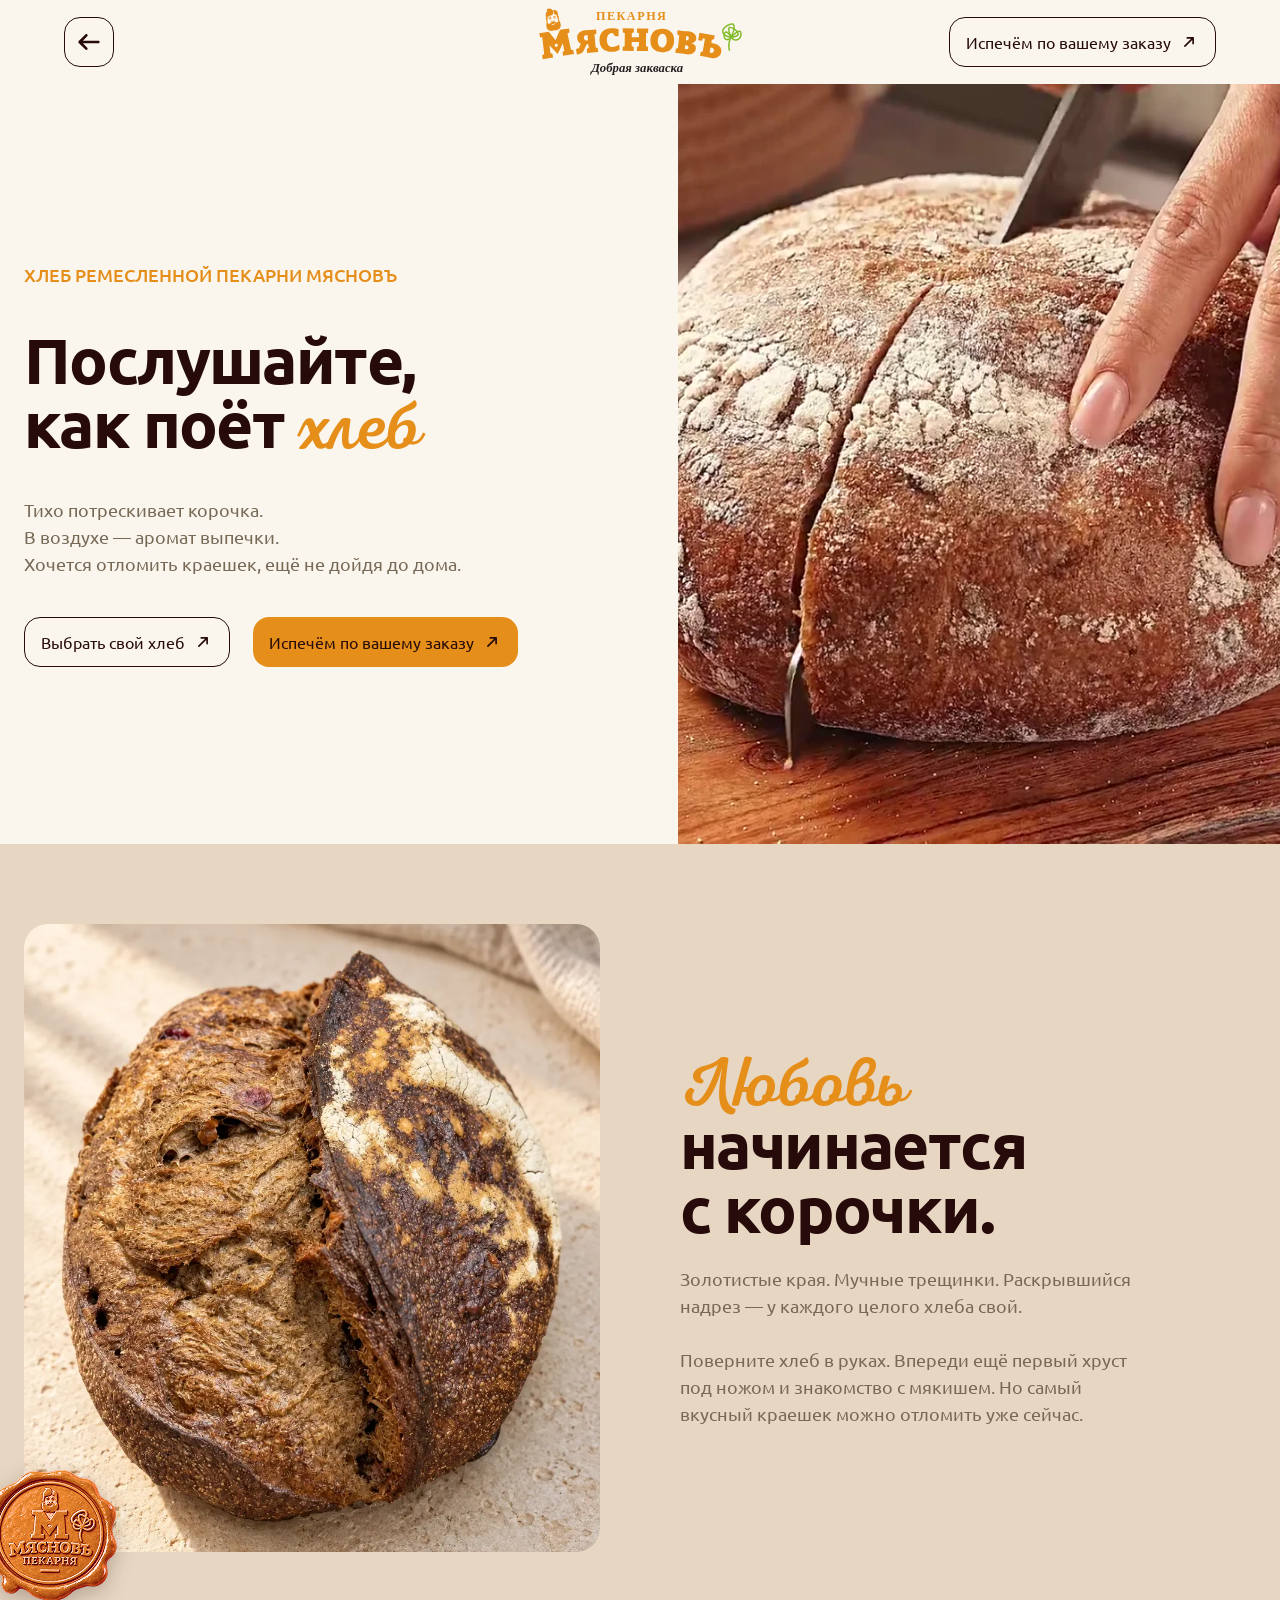
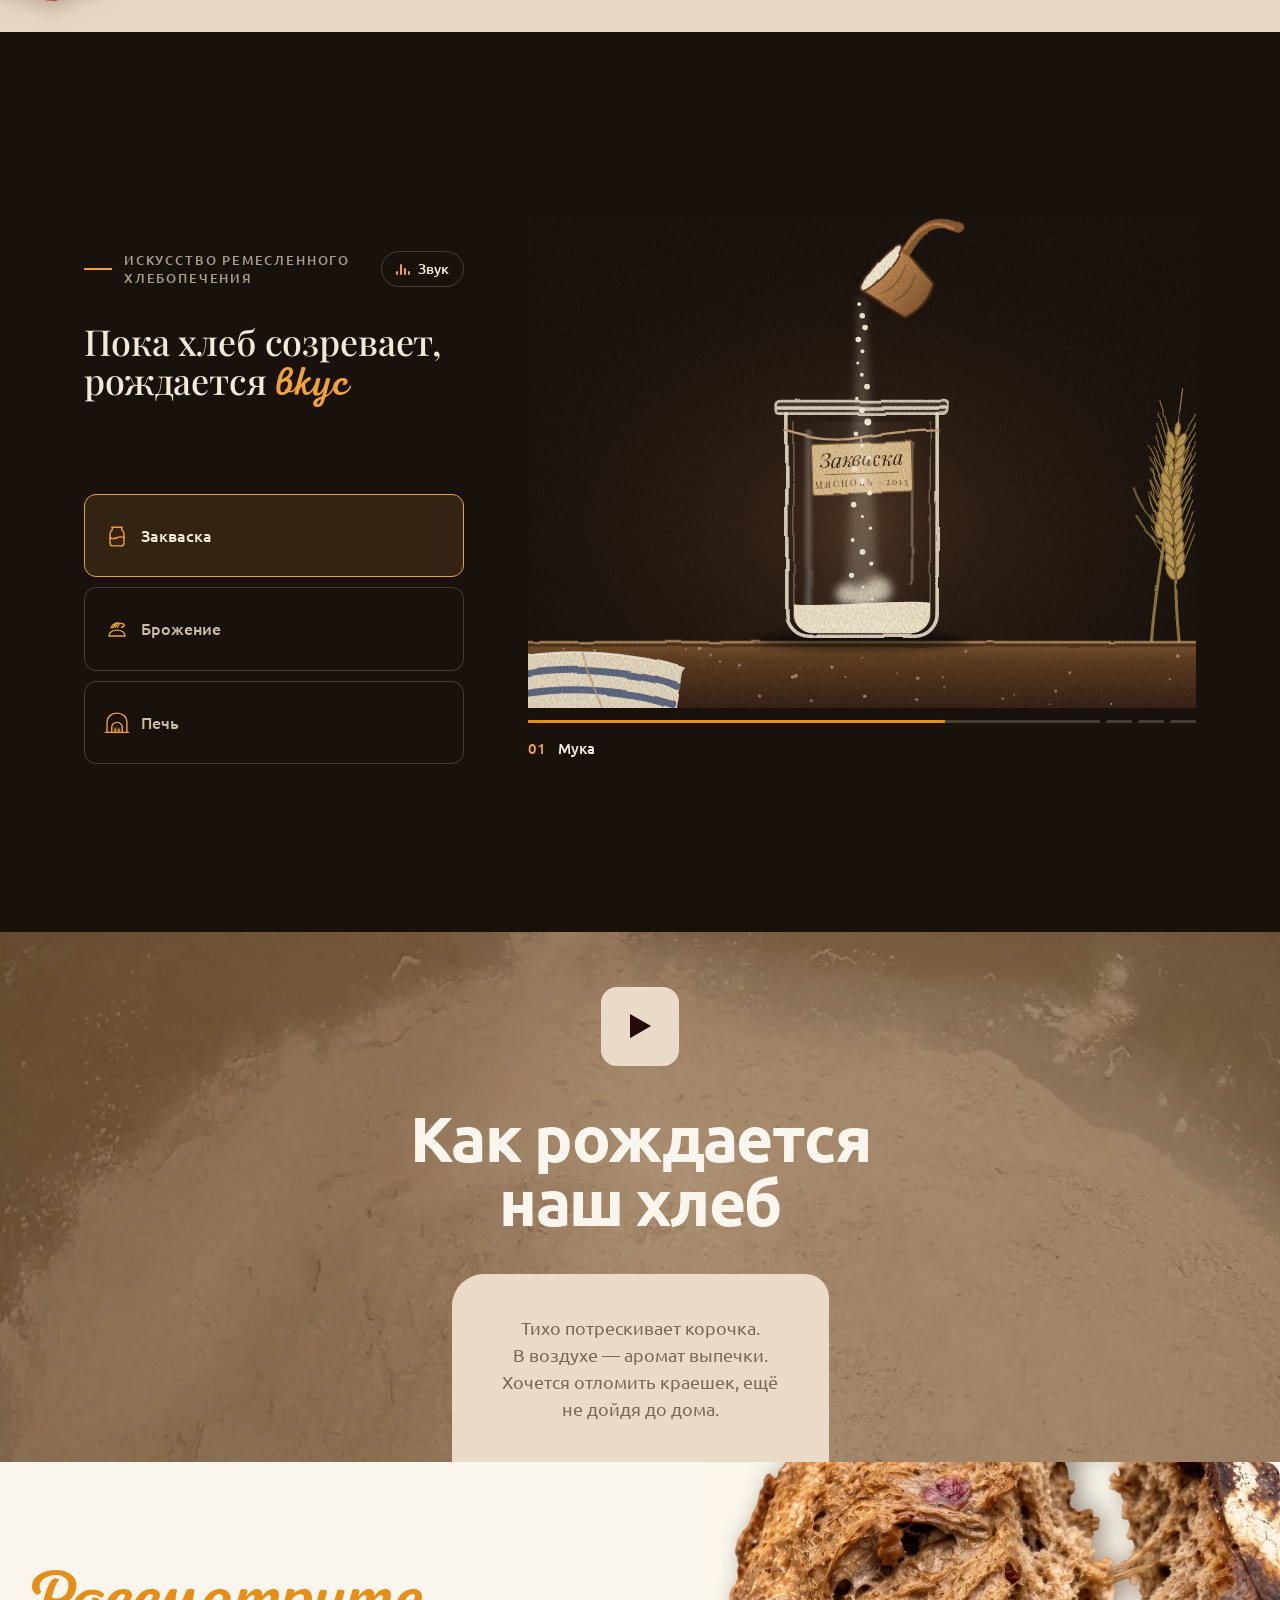
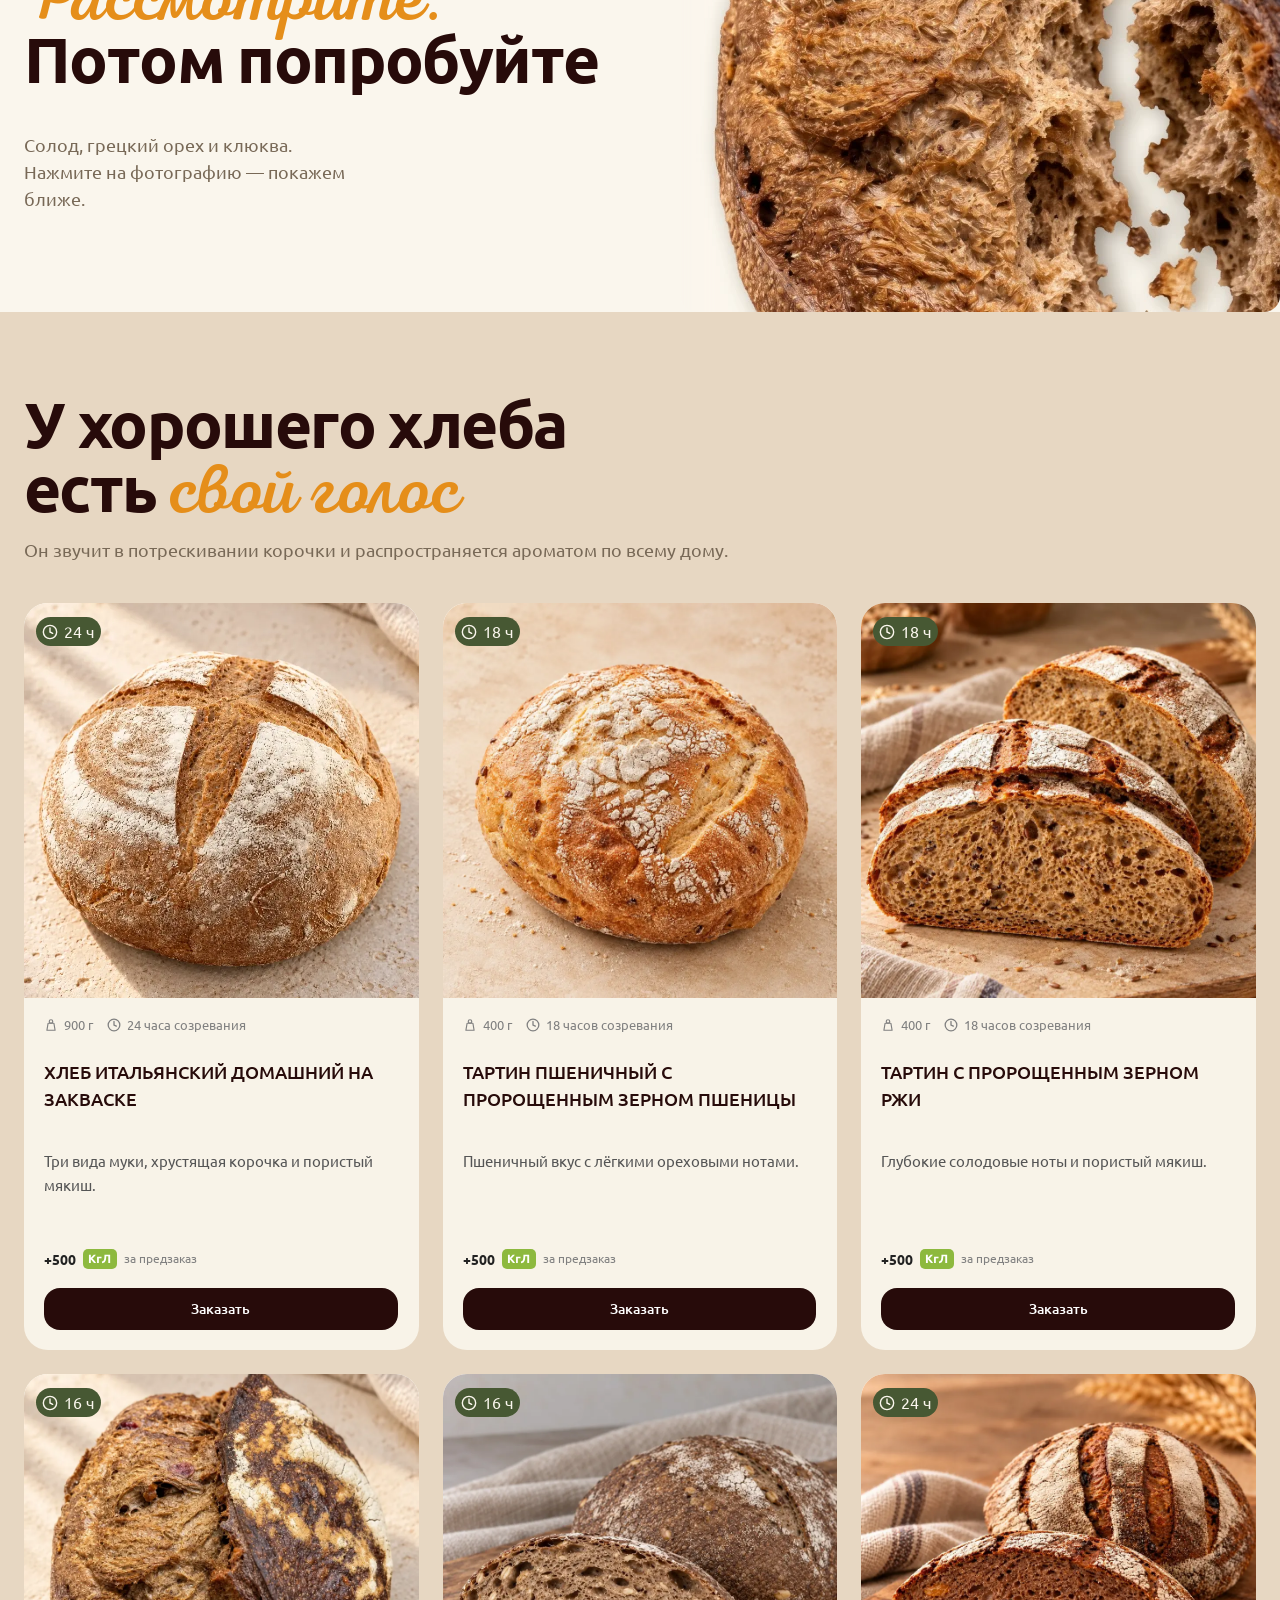
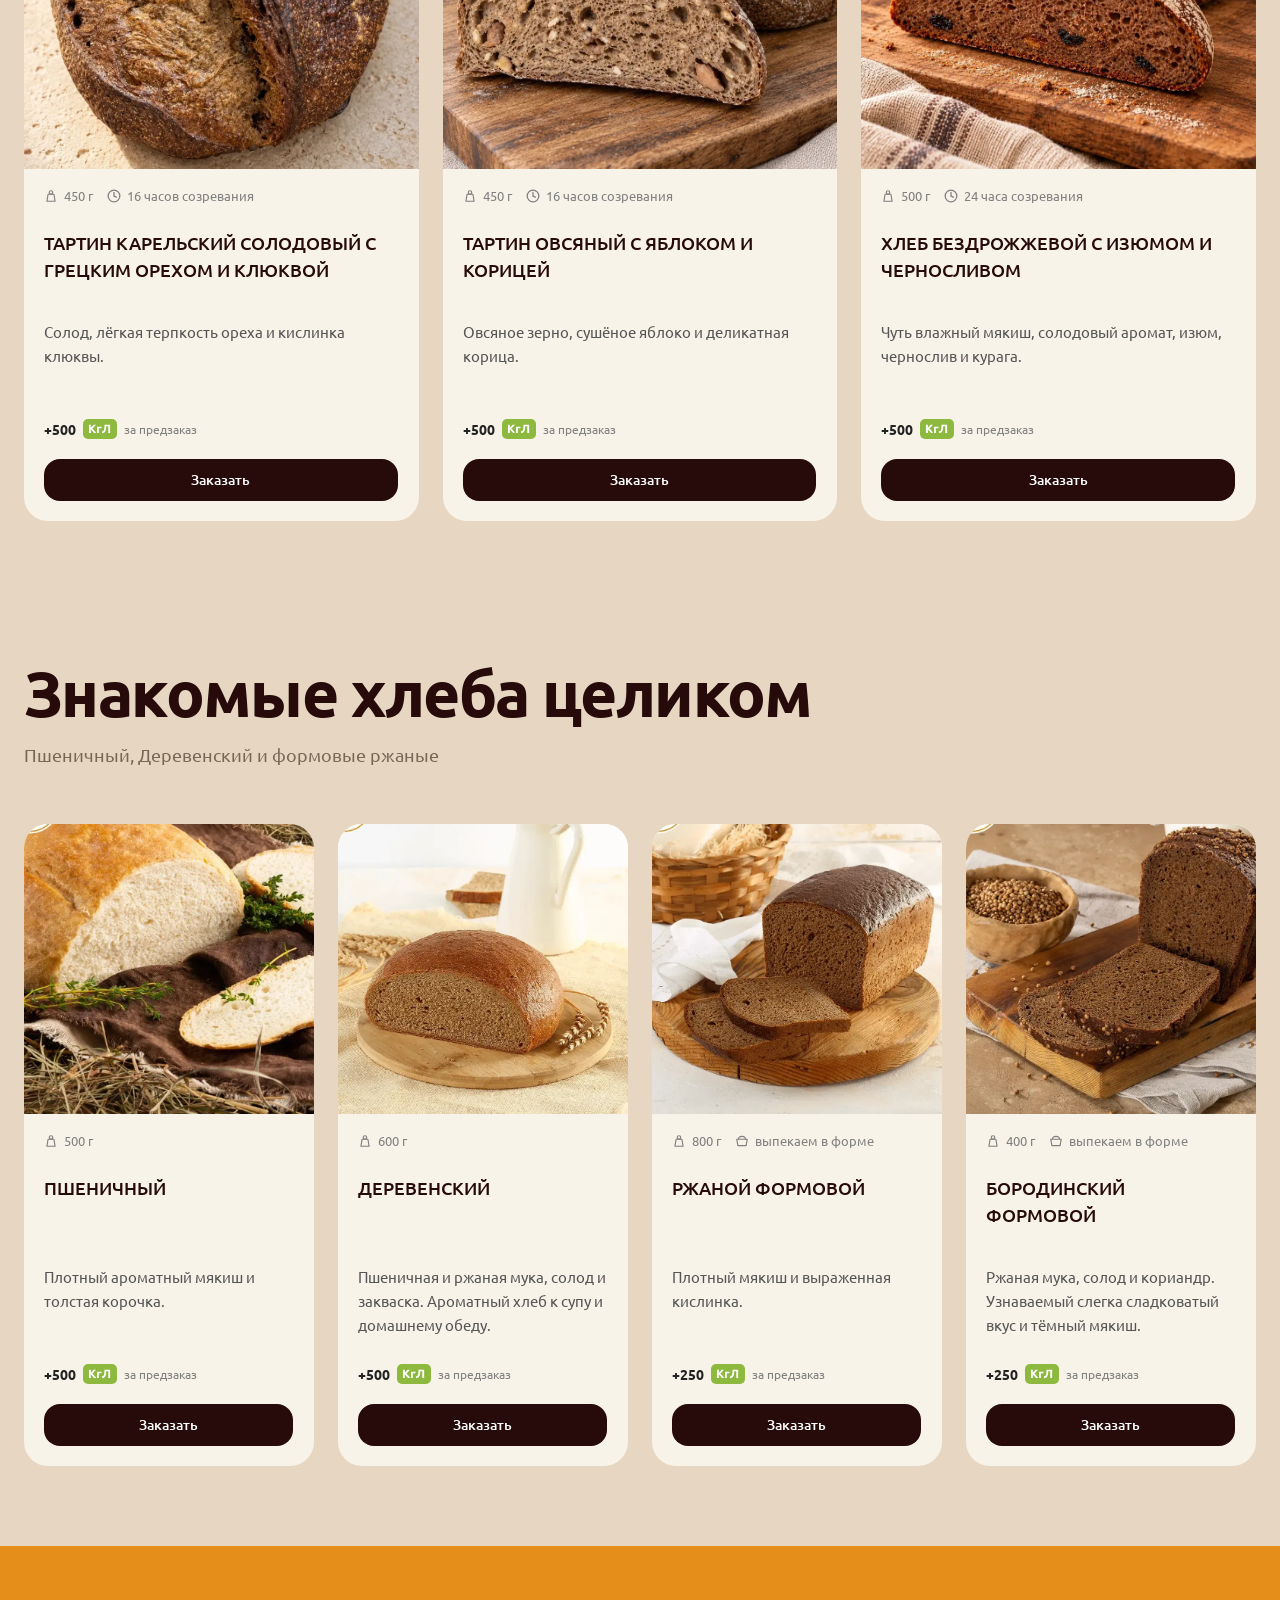
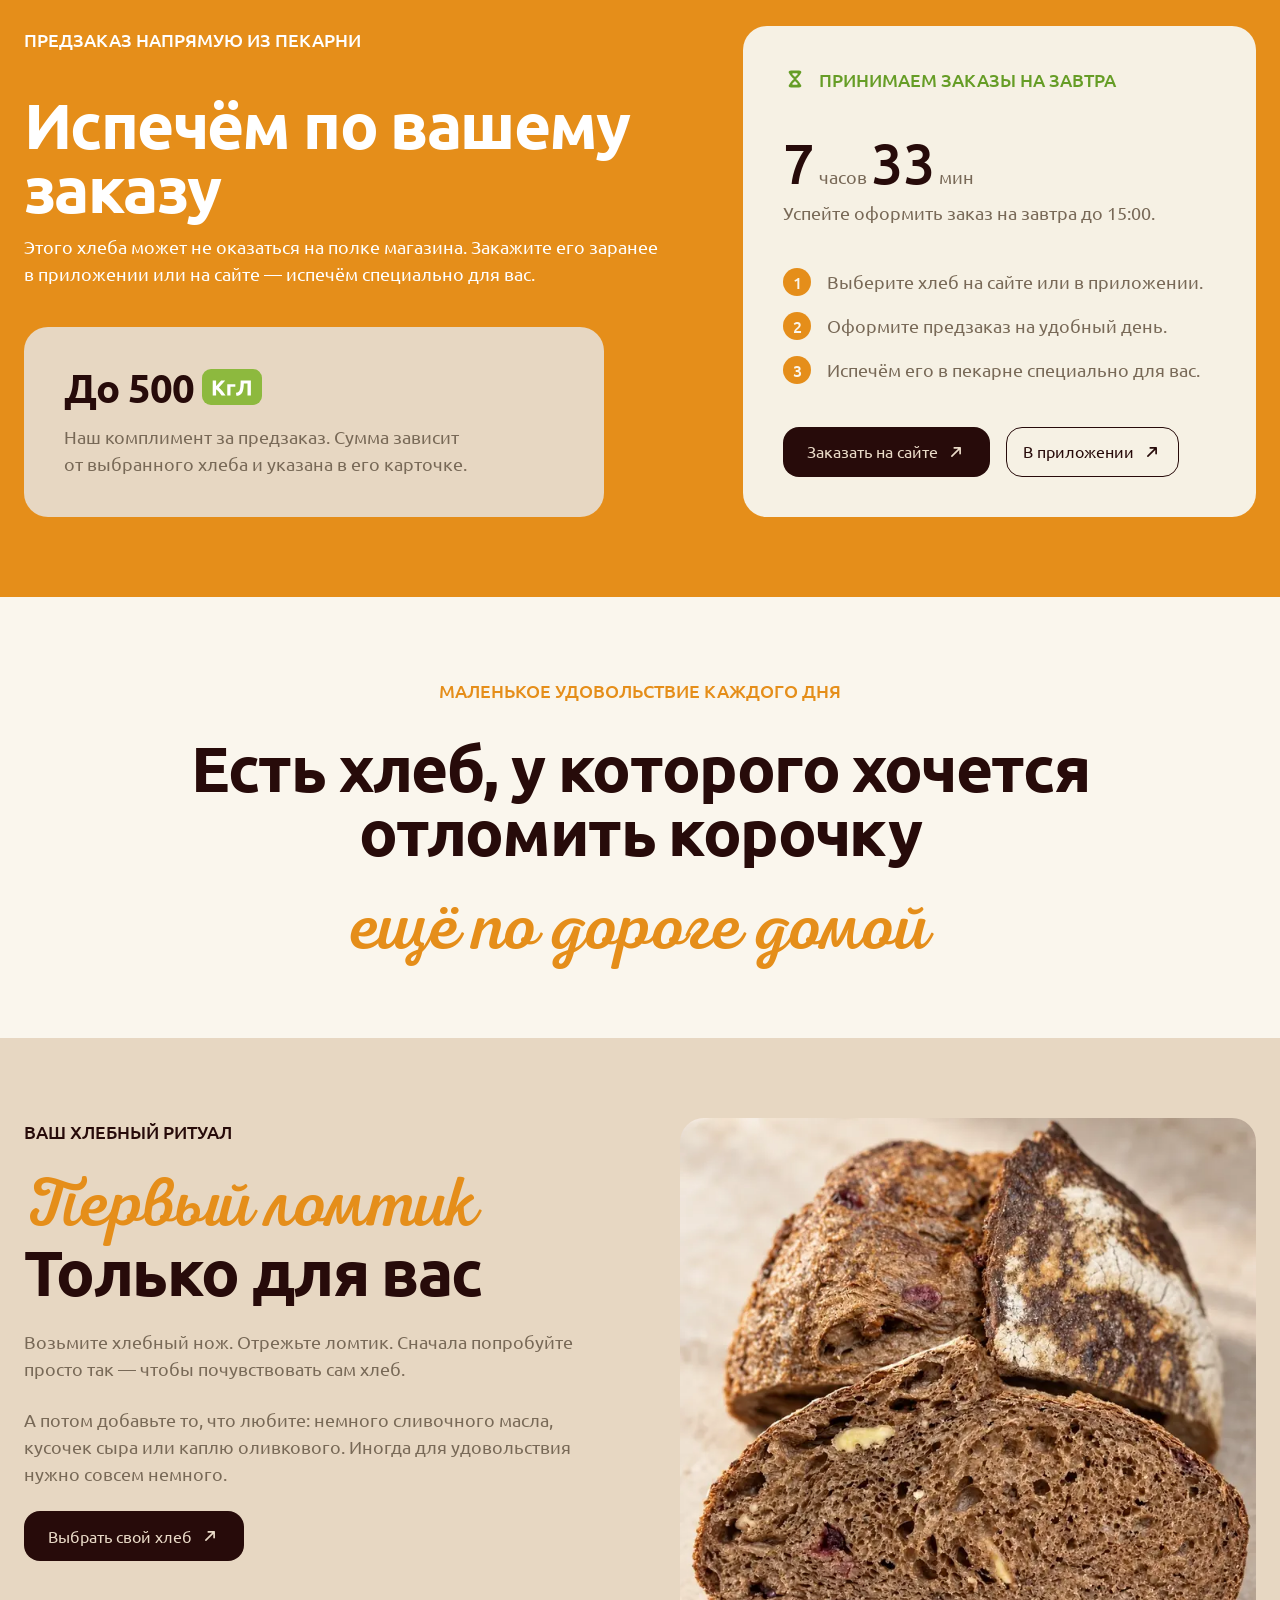
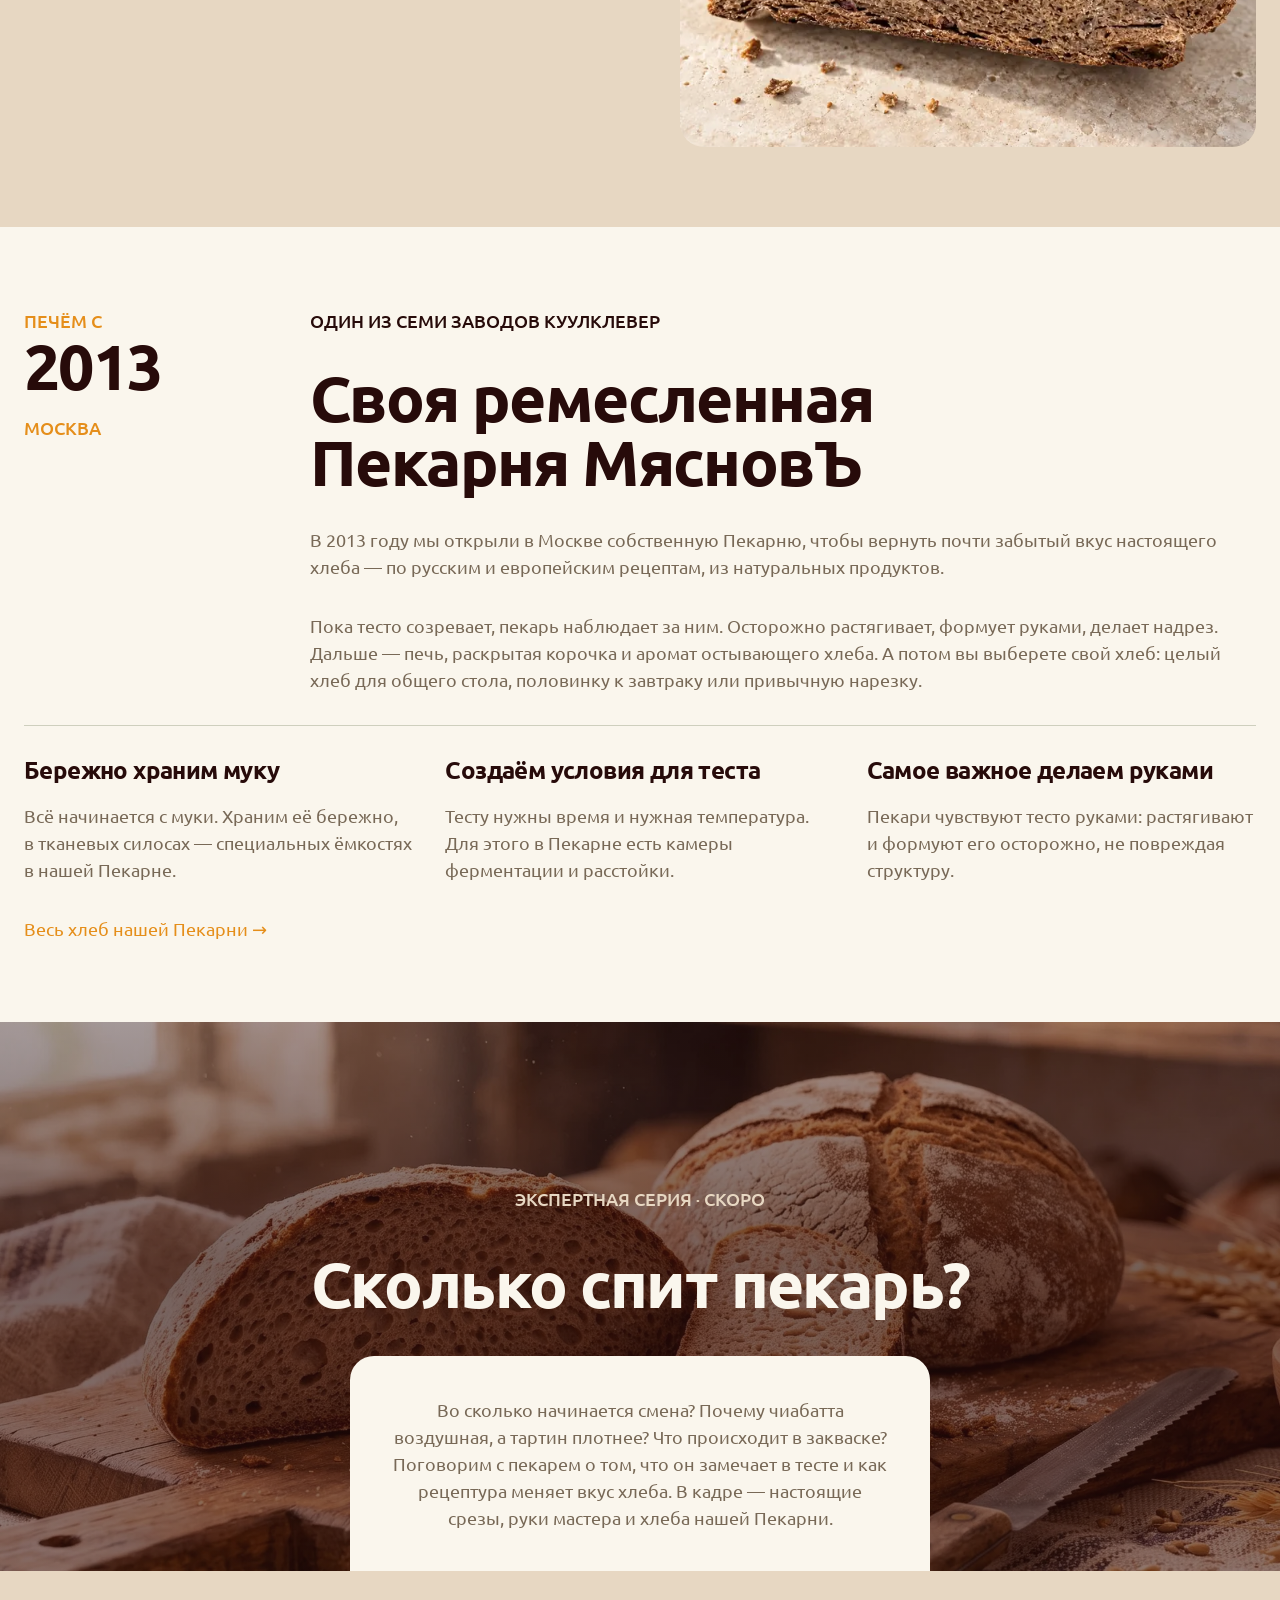
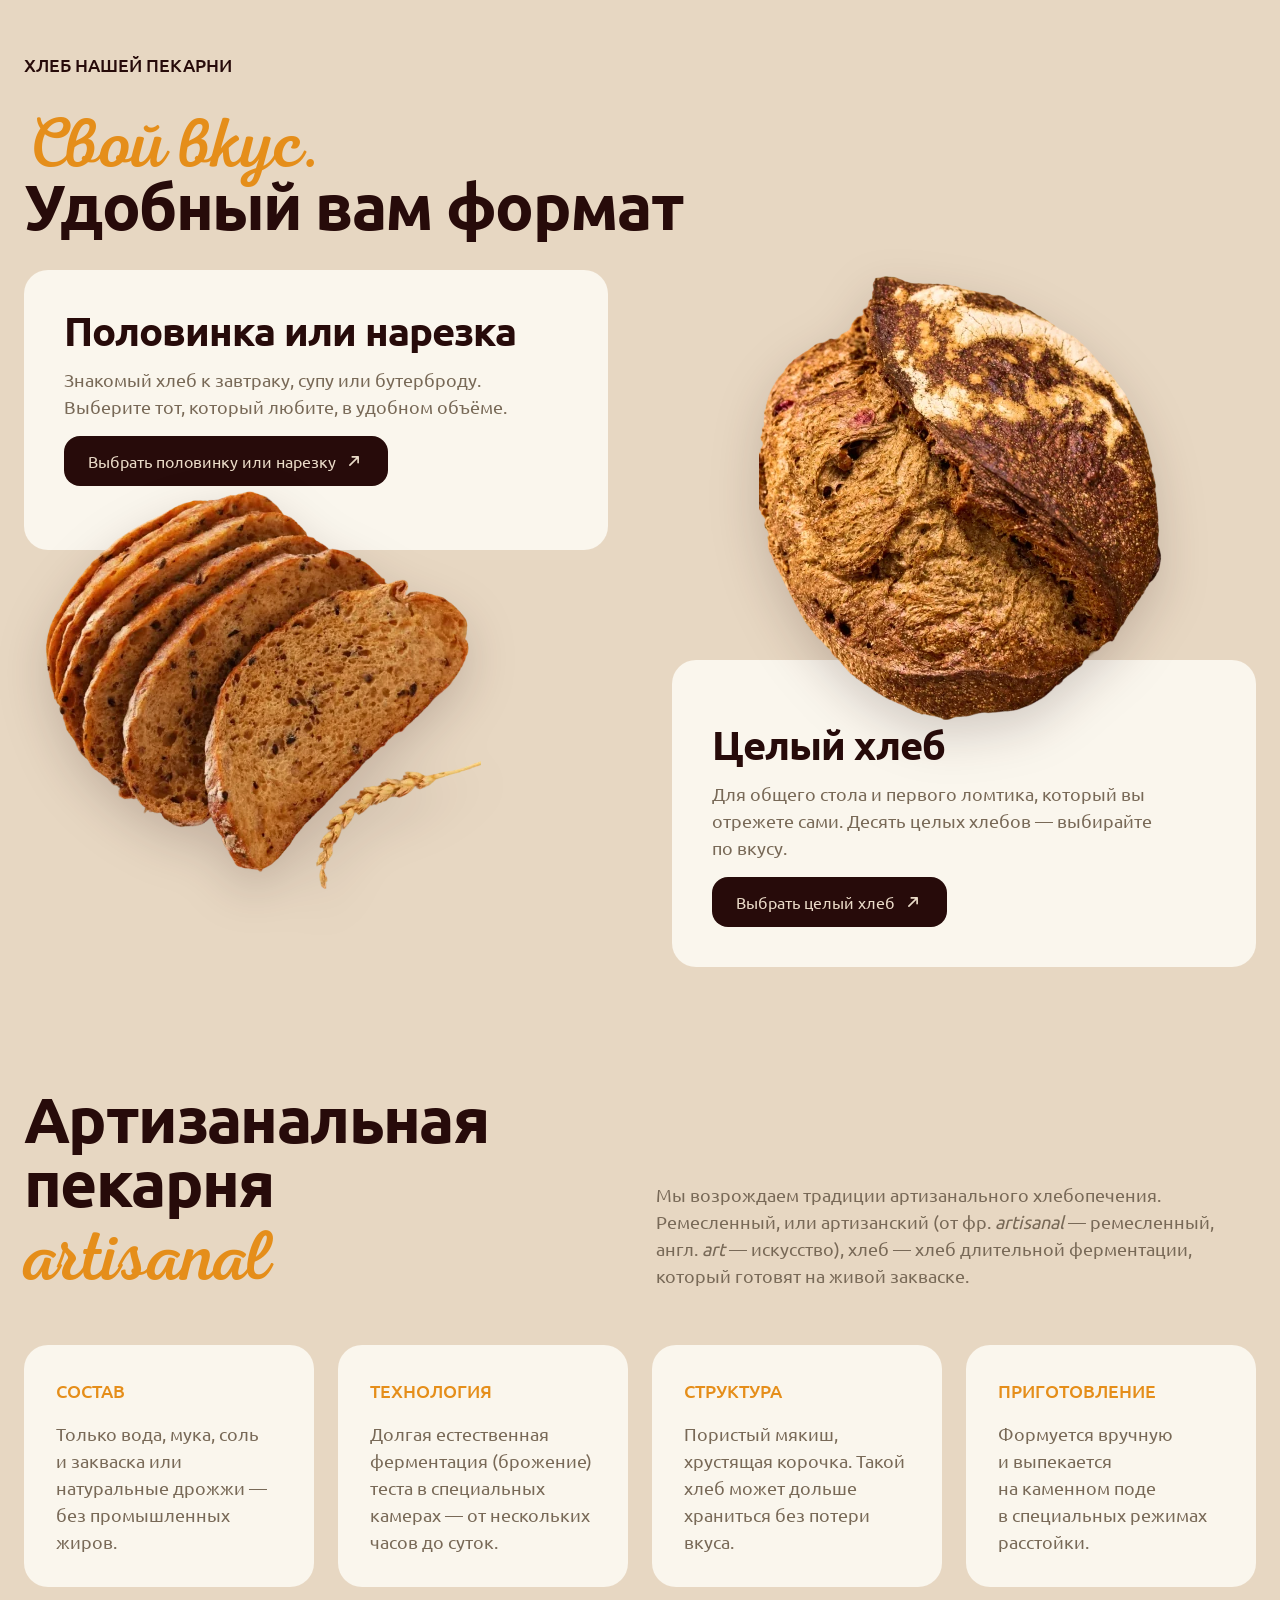
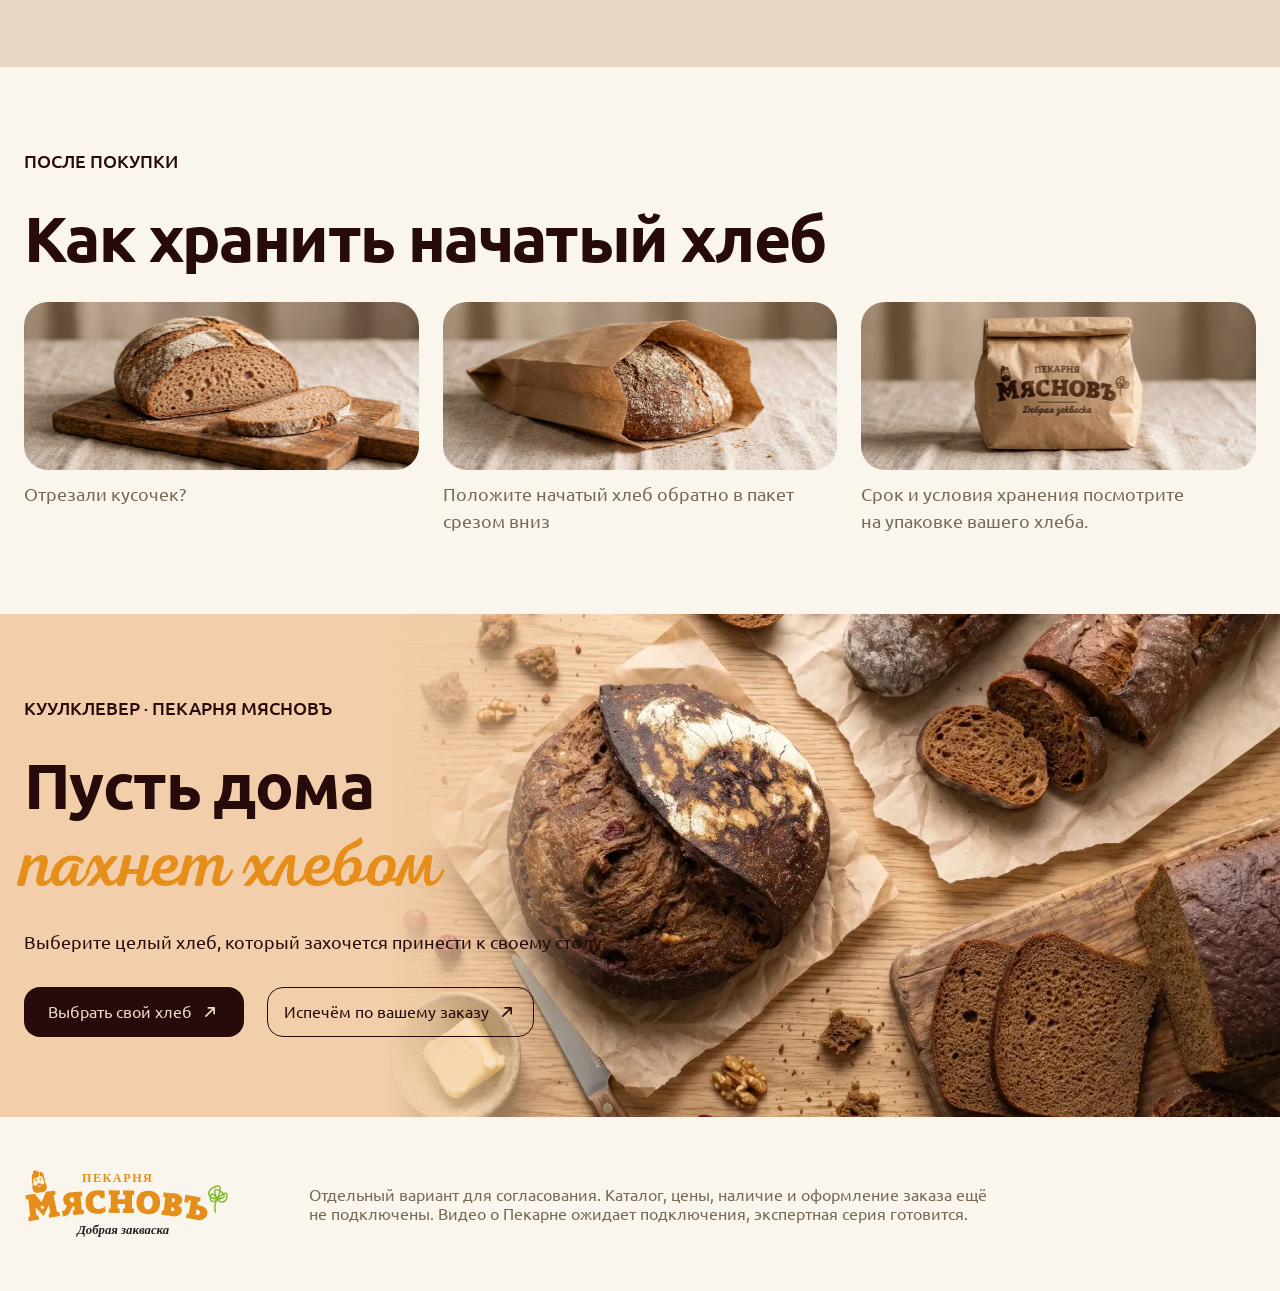
==== v2/index.html @ bf576909 "v2: новый блок «Пока хлеб созревает» — тёмный, с анимацией этапов - Блок взят из «Этапы хлеба — аним" ====
<!doctype html>
<html lang="ru">
<head>
<meta charset="utf-8">
<meta name="viewport" content="width=device-width, initial-scale=1, viewport-fit=cover">
<title>Ремесленный хлеб — КуулКлевер · Пекарня МясновЪ</title>
<meta name="description" content="Ремесленный хлеб Пекарни МясновЪ: живая закваска, долгое созревание и хрустящая корочка. Найдите свой любимый хлеб.">
<meta name="theme-color" content="#FAF6ED">
<link rel="stylesheet" href="styles.css">
<script>if(/[?&]embed=1/.test(location.search))document.documentElement.classList.add('embed')</script>
</head>
<body>
<a class="skip" href="#bread">Перейти к хлебу</a>

<header class="top" id="top">
  <div class="top-row">
    <a class="icon-btn" href="https://www.coolclever.ru/" aria-label="На сайт КуулКлевер"><svg width="32" height="32" viewBox="0 0 32 32" aria-hidden="true"><path d="M14.2762 8.39052C14.7969 8.91122 14.7969 9.75544 14.2762 10.2761L9.88566 14.6667L25.3334 14.6667C26.0698 14.6667 26.6667 15.2636 26.6667 16C26.6667 16.7364 26.0698 17.3333 25.3334 17.3333H9.88566L14.2762 21.7239C14.7969 22.2446 14.7969 23.0888 14.2762 23.6095C13.7555 24.1302 12.9113 24.1302 12.3906 23.6095L5.7239 16.9428C5.47385 16.6928 5.33337 16.3536 5.33337 16C5.33337 15.6464 5.47385 15.3072 5.7239 15.0572L12.3906 8.39052C12.9113 7.86983 13.7555 7.86983 14.2762 8.39052Z" fill="currentColor"/></svg></a>
    <a class="brand" href="#main" aria-label="Пекарня МясновЪ — Добрая закваска, в начало"><svg class="brand-logo" viewBox="0 0 151 50" role="img" aria-label="Пекарня МясновЪ — Добрая закваска" xmlns="http://www.w3.org/2000/svg"><g fill="currentColor"><path d="M14.6245 27.2284C14.5184 26.5675 13.9319 26.1602 13.2784 26.2672C12.6723 26.3656 12.1936 26.9473 12.2996 27.6088C12.4046 28.271 13.0445 28.6949 13.6497 28.5954C14.3033 28.4886 14.73 27.8904 14.6245 27.2284ZM13.3413 7.19652C13.0233 7.07221 12.7166 7.02187 12.4664 7.01225L12.4743 7.06148C12.5301 7.25318 12.6666 7.33184 12.7555 7.26611L12.7635 7.31589C12.7867 7.46275 12.7785 7.56479 12.7377 7.6209C12.9351 7.6143 13.1085 7.61155 13.2617 7.63713C13.2617 7.63713 11.9245 8.13137 11.6152 7.90556C11.6152 7.90556 11.7808 7.85303 11.9949 7.79307C11.931 7.70286 11.8865 7.58487 11.8637 7.43718C11.8443 7.31561 11.8484 7.18965 11.8855 7.10686C11.7442 7.15499 11.6266 7.19927 11.6266 7.19927L11.4791 7.67618L11.3275 7.34916L11.4631 6.95064C12.5692 6.56834 13.2685 7.0579 13.2685 7.0579L13.3413 7.19652ZM13.5943 6.45118C13.5943 6.45118 12.2285 6.14616 11.1985 6.54029L11.2578 5.97839C11.2578 5.97839 12.5858 5.73581 13.4992 6.16541L13.5943 6.45118ZM12.8974 11.2659L12.6682 11.0767C12.6682 11.0767 12.2507 11.5723 11.2816 11.731C10.2889 11.8936 9.7862 11.5487 9.7862 11.5487C9.7825 11.5228 9.59938 11.7792 9.59938 11.7792C9.59938 11.7792 9.7726 11.7761 9.95328 11.9728C10.1584 12.1659 10.5153 12.5349 11.3872 12.3936C12.2348 12.2544 12.478 11.9117 12.5847 11.6438C12.6983 11.4233 12.8974 11.2659 12.8974 11.2659ZM9.61724 7.52876C9.61724 7.52876 9.43934 7.50703 9.19302 7.52189C9.20121 7.57029 9.22946 7.59175 9.23699 7.6407C9.33716 7.79967 9.44603 7.8577 9.53853 7.81782C9.5621 7.96497 9.53344 8.09506 9.5003 8.20123C9.69753 8.1927 9.84738 8.19462 9.84738 8.19462C9.64845 8.50376 8.25264 8.48066 8.25264 8.48066C8.33804 8.39072 8.52793 8.33406 8.72155 8.30243C8.66122 8.23753 8.62109 8.14292 8.59781 7.99632C8.58231 7.89868 8.56649 7.79967 8.59963 7.69323C8.64795 7.68663 8.66834 7.65885 8.66834 7.65885C8.4539 7.71771 8.20761 7.88411 7.96842 8.09946L8.01761 7.94049C8.01761 7.94049 8.47695 7.2364 9.66673 7.21825L9.94692 7.57469L9.92938 7.92949L9.61724 7.52876ZM9.81796 6.76554C8.6694 6.72786 7.49143 7.44845 7.49143 7.44845L7.49282 7.14592C8.22651 6.44843 9.58676 6.25095 9.58676 6.25095L9.81796 6.76554ZM14.0301 16.1858C13.1702 16.4011 12.7307 16.2977 12.0244 16.3874C11.3507 16.523 10.9904 16.7581 10.0343 16.8392C7.72562 17.1657 5.40409 15.2317 6.35914 10.4733C6.37621 10.4205 6.40065 10.2659 6.42572 10.1108C5.70424 10.1034 6.37409 9.16384 5.91039 8.28428C5.49956 7.42177 5.7428 7.23063 6.0613 7.20367L6.13343 7.19239C5.98378 6.56312 5.80109 6.04027 5.74163 5.67228C5.53917 4.39914 5.70764 3.59109 6.24303 3.05257C7.25882 1.4791 6.29062 0.857243 6.29062 0.857243C8.79709 -0.406818 10.243 0.714771 10.7948 1.68042C11.2984 2.65432 11.4053 4.72286 10.0257 5.42585C9.11317 5.77542 6.81274 6.15139 7.01177 7.40087C7.24811 8.56867 6.78822 9.42265 7.02208 10.2645C7.10441 10.6279 7.24036 11.008 7.39564 11.36C7.83767 11.6397 8.40101 11.8993 8.83126 11.3267C9.43605 10.599 10.0425 10.3492 10.474 10.2533C10.3413 10.2002 10.2163 10.1947 9.9982 10.2307C9.48988 10.314 9.49731 9.58465 9.49731 9.58465L9.76094 9.36407C9.76094 9.36407 9.7946 9.88719 9.9604 9.83465C10.1421 9.73014 10.1944 9.74637 10.3146 9.87701C10.4595 10.0041 10.7577 10.0063 11 9.96667C11 9.96667 11.3878 9.90342 11.4607 9.74087C11.4981 9.50764 11.5153 9.30439 11.4163 8.99332C11.3491 8.72764 11.6487 9.20675 11.6922 9.32584C11.7086 9.42348 11.7197 9.49691 11.9018 9.54339C12.1029 9.56017 12.1802 9.42238 12.0208 9.04558L12.3068 9.12452C12.3068 9.12452 12.5894 9.80715 12.0569 9.89434C11.8391 9.93037 11.7215 9.97465 11.6369 10.0635C12.0278 10.0247 12.6809 10.0687 13.4565 10.5715C14.0434 10.978 14.4658 10.5066 14.8548 10.1408C14.8926 9.75764 14.9272 9.35032 14.8926 8.97875C14.8523 8.10579 14.1259 7.44598 13.9623 6.26553C13.8499 5.40412 13.3554 4.95663 12.844 4.8645C11.2889 4.61532 11.7504 2.52945 11.0615 1.63669C12.7166 1.26594 14.2678 1.64027 14.6784 4.21267C14.7371 4.57984 14.7182 5.0859 14.7517 5.75891L14.7797 5.77927C15.0864 5.67915 15.4042 5.80347 15.2582 6.75702C15.1371 7.70754 16.0165 8.39265 15.4062 8.61762C15.482 8.78155 15.5544 8.92072 15.5868 8.96637C17.9732 13.1772 16.3467 15.757 14.0301 16.1858ZM26.5521 33.9274L18.4638 35.2488L18.1072 32.3919C18.3423 32.1527 18.8043 31.7747 19.4013 31.6264L18.4576 26.8049L18.3295 25.8442L18.1171 26.3813L14.5146 33.8581L8.70127 27.795L8.46442 27.5571L9.13356 33.3042C9.74691 33.2548 10.302 33.4657 10.6241 33.6139C10.8003 34.5649 10.9742 35.4926 11.1504 36.4432L3.42506 37.7067L3.04419 34.8518C3.30366 34.6093 3.98331 34.1964 4.58073 34.0482L3.15752 21.7093C2.59726 21.7761 1.74673 21.5888 1.49756 21.4274C1.30085 20.5049 1.12401 19.553 0.922852 18.6044L7.92179 17.4603L12.3739 23.0957L12.9034 23.7632L13.202 22.9846L16.1801 16.111L22.9121 15.0105C22.9921 15.9781 23.1205 16.9385 23.2447 17.8739C23.0093 18.1132 22.2857 18.5588 21.7085 18.6779L24.2937 30.8281C24.9071 30.7786 25.7044 30.9491 26.0024 31.1019L26.5521 33.9274Z" fill="currentColor"/>
<path d="M35.6141 23.958C35.6625 23.9534 36.3227 23.8926 36.8088 23.8216L36.4518 19.9156L35.1304 20.014C34.1268 20.0828 33.7508 21.0908 33.8234 21.8818C33.9134 22.8714 34.6127 24.0515 35.6141 23.958ZM36.1332 33.1318L35.9396 30.209C36.2147 29.984 36.7224 29.6133 37.3284 29.5057L37.0734 26.7139L35.7541 26.8372L34.2426 30.2437C32.7507 33.5972 31.6542 33.7256 28.6747 34.2781L27.9443 30.3347L30.1378 29.5318C30.0889 29.536 30.9296 27.688 31.5693 26.3316C29.6293 25.5912 29.0355 23.6761 28.8887 22.0694C28.6421 19.3748 30.6968 16.7892 34.5319 16.4303C34.5319 16.4303 37.0098 16.3225 38.2825 16.2279L42.8501 15.801L43.019 18.7271C42.7444 18.9518 42.2117 19.3264 41.6054 19.4332L42.4823 29.0248C43.0978 29.0168 43.6639 29.2874 43.9755 29.4571C44.0878 30.4188 44.2004 31.3804 44.3396 32.3628L36.1332 33.1318Z" fill="currentColor"/>
<path d="M45.3095 24.1131C45.0416 17.6641 49.0864 15.1566 54.0129 14.9459C55.777 14.8714 57.9 15.1294 59.3669 15.5884L59.3356 20.7332C59.0433 20.7945 58.775 20.8317 58.53 20.8418C56.7401 20.9177 55.8137 19.8891 55.2906 18.5194C55.0179 18.4565 54.7218 18.4196 54.2802 18.4383C52.3201 18.5222 50.606 20.4092 50.7537 23.9563C50.8864 27.1555 52.4781 28.8267 54.8555 28.7254C56.2036 28.6682 58.409 27.9778 59.7864 26.8509L60.1584 30.4865C58.655 31.5439 56.5951 32.1779 54.855 32.2516C49.2183 32.4921 45.5441 29.7433 45.3095 24.1131Z" fill="currentColor"/>
<path d="M62.2861 31.5777L62.4063 28.6509C62.7021 28.4547 63.2443 28.1363 63.858 28.0911L63.9306 18.4592C63.3172 18.4044 62.756 18.078 62.4626 17.8763L62.4112 14.9472L70.6775 15.0105L70.5823 17.9393C70.2867 18.1352 69.7201 18.4536 69.1064 18.4985L69.0833 21.5533L74.4308 21.594L74.4536 18.5403C73.8405 18.485 73.279 18.1588 72.9867 17.9586L72.9103 15.0273L81.2016 15.0913L81.0817 18.0199C80.785 18.216 80.2184 18.534 79.6047 18.5802L79.5327 28.2122C80.1455 28.266 80.707 28.5934 81.0006 28.7935L81.0518 31.7227L72.8092 31.6603L72.9059 28.7322C73.201 28.5354 73.7676 28.2174 74.3813 28.1728L74.4044 25.0941L69.0575 25.0526L69.0344 28.131C69.6472 28.186 70.1837 28.5128 70.4771 28.713L70.5285 31.6413L62.2861 31.5777Z" fill="currentColor"/>
<path d="M88.2568 23.8153C88.079 26.7637 89.2691 29.0264 91.2281 29.1477C93.1869 29.2681 94.6165 27.1683 94.7949 24.2199C94.973 21.2707 93.7826 19.0082 91.848 18.8883C89.889 18.767 88.4349 20.8655 88.2568 23.8153ZM82.7965 23.4767C83.1386 17.8267 86.8215 15.0461 92.0604 15.3698C97.3499 15.6971 100.62 18.9334 100.28 24.559C99.9397 30.1838 96.3042 32.9913 91.0158 32.6646C85.751 32.3384 82.4561 29.1018 82.7965 23.4767Z" fill="currentColor"/>
<path d="M109.205 20.7163L108.867 23.7503L108.987 23.7646C110.036 23.885 110.923 23.6851 111.069 22.3781C111.203 21.1696 110.473 20.8613 109.205 20.7163ZM108.47 27.3034L108.145 30.2124L108.17 30.2158C108.17 30.2158 109.358 30.4023 109.139 30.3769C110.066 30.4828 110.74 30.1856 110.853 29.1745C110.983 28.0146 110.201 27.5009 109.006 27.3642L108.47 27.3034ZM109.317 34.0932C107.83 33.9233 106.578 33.6301 105.75 33.5357L101.118 33.006L101.516 30.1049C101.831 29.9407 102.403 29.6817 103.018 29.7017L104.086 20.1303C102.317 19.8291 102.568 18.9083 102.692 17.7977C102.74 17.3788 102.84 16.9156 102.939 16.4767L106.205 16.851C106.741 16.9121 109.342 17.0595 110.707 17.2154C113.632 17.5488 116.931 19.4009 116.592 22.435C116.281 25.2222 114.335 25.6243 113.016 25.7247L112.983 26.0196C114.885 26.6623 116.538 27.5757 116.259 30.0664C115.965 32.7051 113.411 34.5602 109.317 34.0932Z" fill="currentColor"/>
<path d="M127.077 29.1546L126.46 32.8249L126.484 32.8298C126.484 32.8298 127.951 33.1319 127.709 33.0895C128.725 33.2653 129.446 32.3818 129.603 31.4531C129.791 30.3277 129.084 29.4998 127.899 29.2968L127.077 29.1546ZM118.901 18.2789L130.147 20.2154C129.959 21.1904 129.774 22.1404 129.565 23.0871C129.266 23.2372 128.656 23.4595 128.044 23.4036L127.669 25.6311L128.056 25.6985C134.49 26.8058 135.406 29.9349 134.991 32.4049C134.505 35.2914 131.743 37.5102 127.68 36.811C126.448 36.5978 125.162 36.2519 124.271 36.0731L119.265 35.2106C119.478 34.2417 119.662 33.2923 119.847 32.3411C120.17 32.1962 120.756 31.9691 121.369 32.0243L122.957 22.5791L121.458 22.3208C121.22 23.1363 120.968 23.8984 120.842 24.2043L117.976 23.7859L118.901 18.2789Z" fill="currentColor"/>
<path d="M141.562 14.8064C141.419 14.8064 141.313 14.8323 141.249 14.8808C140.802 15.221 141.127 17.4091 142.582 20.8259C144.934 20.7045 146.685 20.1291 146.891 19.3921C147.098 18.6533 146.021 17.2179 144.386 16.0535C143.143 15.1675 142.097 14.8064 141.562 14.8064ZM141.908 21.9353L141.763 21.6044C139.921 17.3903 139.536 14.8352 140.621 14.0097C141.601 13.2639 143.519 14.1161 144.988 15.1626C147.56 16.9954 148.182 18.7036 147.906 19.6916C147.689 20.4659 146.667 21.7858 142.261 21.9241L141.908 21.9353Z" fill="#80BA27"/>
<path d="M142.787 12.2863C142.007 12.2863 140.796 12.6717 139.503 13.5168C137.147 15.0558 136.509 16.6921 136.677 17.6257C136.952 19.1488 139.183 20.4835 141.936 20.8068C144.034 16.4766 144.382 13.1194 143.48 12.4565C143.328 12.3445 143.09 12.2863 142.787 12.2863ZM142.553 21.9524L142.201 21.9228C138.72 21.6284 136.022 19.9426 135.64 17.8233C135.275 15.8006 137.103 13.8 138.936 12.6019C140.664 11.4732 142.929 10.7182 144.095 11.5749C145.42 12.549 145.508 16.0358 142.714 21.6298L142.553 21.9524Z" fill="#80BA27"/>
<path d="M138.442 18.2412C138.39 18.2412 138.345 18.2494 138.308 18.2659C138.047 18.381 137.674 19.1401 137.65 20.2654C137.631 21.1293 137.86 22.2619 138.563 22.6104C139.289 22.9704 140.614 22.576 141.608 21.3445C140.301 19.1639 138.987 18.2412 138.442 18.2412ZM139.149 23.8196C138.777 23.8196 138.423 23.7446 138.104 23.5869C137.126 23.1014 136.561 21.8511 136.595 20.242C136.619 19.1247 136.972 17.676 137.891 17.27C139.128 16.7237 141.107 18.3019 142.701 21.1094L142.873 21.4125L142.674 21.6978C141.752 23.0227 140.359 23.8196 139.149 23.8196Z" fill="#80BA27"/>
<path d="M142.923 21.4631C143.909 22.8471 145.744 23.368 147.194 22.6146C148.721 21.8206 148.944 20.0654 148.976 19.5465C149.038 18.5305 148.755 17.858 148.535 17.7053C148.024 17.3497 146.058 18.3852 142.923 21.4631ZM145.774 24.041C144.196 24.041 142.625 23.1649 141.786 21.6506L141.584 21.2865L141.876 20.994C145.486 17.3831 147.926 15.9745 149.126 16.8067C149.752 17.2413 150.107 18.3434 150.029 19.6144C149.92 21.3876 149.039 22.8708 147.67 23.5819C147.071 23.8934 146.422 24.041 145.774 24.041Z" fill="#80BA27"/>
<path d="M140.577 31.4711C140.057 29.7976 139.936 28.3002 140.109 26.5604C140.3 24.6397 140.93 22.7547 141.933 21.1094L142.827 21.6846C141.911 23.1898 141.334 24.9139 141.159 26.6704C141.001 28.2613 141.187 29.9101 141.662 31.4409L140.577 31.4711Z" fill="#80BA27"/></g><text x="69" y="8.6" text-anchor="middle" font-family="Georgia,'Times New Roman',serif" font-weight="700" font-size="9" letter-spacing="1.1" fill="currentColor">ПЕКАРНЯ</text><text x="73" y="47" text-anchor="middle" font-family="Lora,Georgia,serif" font-style="italic" font-weight="600" font-size="9.4" fill="var(--logo-sub,#3b2a1c)">Добрая закваска</text></svg></a>
    <div class="top-right">
      <button class="sound-top" type="button" data-sound-toggle aria-pressed="false" aria-label="Включить музыку и звуки хлеба"><span class="eq" aria-hidden="true"><i></i><i></i><i></i><i></i></span><span class="lbl">Звук</span></button>
      <a class="btn btn--line top-cta" href="#preorder"><span>Испечём по вашему заказу</span><svg class="ic" width="20" height="20" viewBox="0 0 20 20" aria-hidden="true"><path d="M14.1248 12.6011C13.6645 12.6011 13.2915 12.228 13.2915 11.7678L13.2914 7.8871L6.46446 14.7141C6.13902 15.0395 5.61138 15.0395 5.28595 14.7141C4.96051 14.3887 4.96051 13.861 5.28595 13.5356L12.1129 6.70859L8.23223 6.70859C7.77199 6.70859 7.39889 6.33549 7.39889 5.87526C7.39889 5.41502 7.77199 5.04192 8.23223 5.04192L14.1248 5.04192C14.3458 5.04192 14.5578 5.12972 14.714 5.286C14.8703 5.44228 14.9581 5.65424 14.9581 5.87525L14.9581 11.7678C14.9581 12.228 14.585 12.6011 14.1248 12.6011Z" fill="currentColor"/></svg></a>
    </div>
  </div>
  <div class="progress" id="progress"></div>
</header>

<main id="main">

<!-- 01 · Послушайте, как поёт хлеб -->
<section class="hero" aria-labelledby="h1">
  <div class="hero-copy">
    <div class="eyebrow eyebrow--orange">Хлеб ремесленной пекарни МясновЪ</div>
    <div class="hero-text">
      <h1 id="h1" class="h-xl" tabindex="-1">Послушайте, <br>как поёт <em class="script">хлеб</em></h1>
      <p class="lead">Тихо потрескивает корочка. <br>В&nbsp;воздухе — аромат выпечки. <br>Хочется отломить краешек, ещё не&nbsp;дойдя до&nbsp;дома.</p>
    </div>
    <div class="btn-row">
      <a class="btn btn--line" href="#bread"><span>Выбрать свой хлеб</span><svg class="ic" width="20" height="20" viewBox="0 0 20 20" aria-hidden="true"><path d="M14.1248 12.6011C13.6645 12.6011 13.2915 12.228 13.2915 11.7678L13.2914 7.8871L6.46446 14.7141C6.13902 15.0395 5.61138 15.0395 5.28595 14.7141C4.96051 14.3887 4.96051 13.861 5.28595 13.5356L12.1129 6.70859L8.23223 6.70859C7.77199 6.70859 7.39889 6.33549 7.39889 5.87526C7.39889 5.41502 7.77199 5.04192 8.23223 5.04192L14.1248 5.04192C14.3458 5.04192 14.5578 5.12972 14.714 5.286C14.8703 5.44228 14.9581 5.65424 14.9581 5.87525L14.9581 11.7678C14.9581 12.228 14.585 12.6011 14.1248 12.6011Z" fill="currentColor"/></svg></a>
      <a class="btn btn--orange" href="#preorder"><span>Испечём по вашему заказу</span><svg class="ic" width="20" height="20" viewBox="0 0 20 20" aria-hidden="true"><path d="M14.1248 12.6011C13.6645 12.6011 13.2915 12.228 13.2915 11.7678L13.2914 7.8871L6.46446 14.7141C6.13902 15.0395 5.61138 15.0395 5.28595 14.7141C4.96051 14.3887 4.96051 13.861 5.28595 13.5356L12.1129 6.70859L8.23223 6.70859C7.77199 6.70859 7.39889 6.33549 7.39889 5.87526C7.39889 5.41502 7.77199 5.04192 8.23223 5.04192L14.1248 5.04192C14.3458 5.04192 14.5578 5.12972 14.714 5.286C14.8703 5.44228 14.9581 5.65424 14.9581 5.87525L14.9581 11.7678C14.9581 12.228 14.585 12.6011 14.1248 12.6011Z" fill="currentColor"/></svg></a>
    </div>
  </div>
  <div class="hero-media" id="heroMedia">
    <video class="media-video" data-video="hero" muted loop playsinline preload="none" poster="../assets/bread-hero.webp" width="762" height="760" aria-label="Пекарь разрезает целый хлеб с мучной корочкой на деревянной доске"></video>
  </div>
</section>

<!-- 02 · Любовь начинается с корочки -->
<section class="sec sec--beige" id="crust" aria-labelledby="h-crust">
  <div class="wrap crust">
    <figure class="crust-media reveal">
      <img class="crust-photo" src="img/hero.webp" width="960" height="1200" alt="Тартин Карельский: мучная корочка и раскрытый надрез" loading="lazy" decoding="async">
      <img class="seal" src="img/f-seal.webp" width="134" height="136" alt="Печать Пекарни МясновЪ" loading="lazy" decoding="async">
    </figure>
    <div class="crust-copy reveal">
      <div class="stack-24">
        <h2 id="h-crust" class="h-xl"><em class="script">Любовь </em>начинается <br>с&nbsp;корочки.</h2>
        <div class="lead">
          <p>Золотистые края. Мучные трещинки. Раскрывшийся <br>надрез — у&nbsp;каждого целого хлеба свой.</p>
          <p>Поверните хлеб в&nbsp;руках. Впереди ещё первый хруст <br>под ножом и&nbsp;знакомство с&nbsp;мякишем. Но&nbsp;самый <br>вкусный краешек можно отломить уже сейчас.</p>
        </div>
      </div>
    </div>
  </div>
</section>

<!-- 03 · Пока хлеб созревает, рождается вкус (иллюстрированный процесс) -->
<section class="proc" id="process-illustrated" aria-label="Пока хлеб созревает, рождается вкус: этапы — закваска, брожение, печь">
  <iframe class="proc-frame" id="procFrame" src="process/index.html" title="Пока хлеб созревает, рождается вкус — этапы с анимацией" loading="lazy" scrolling="no"></iframe>
</section>
</section>

<!-- 04 · Как рождается наш хлеб -->
<section class="film" aria-labelledby="h-film">
  <img class="film-bg" src="img/f-film.webp" width="1620" height="530" alt="" loading="lazy" decoding="async">
  <video class="film-bg film-video" data-video="film" muted loop playsinline preload="none" aria-hidden="true"></video>
  <div class="film-inner reveal">
    <button class="play" type="button" aria-label="Видео о производстве — скоро" disabled><svg width="21" height="25" viewBox="0 0 21 25" aria-hidden="true"><path d="M21 12.1243L0 0V24.2486L21 12.1243Z" fill="#270B0A"/></svg></button>
    <h2 id="h-film" class="h-xl">Как рождается <br>наш хлеб</h2>
    <p class="film-card">Тихо потрескивает корочка. В&nbsp;воздухе — аромат выпечки. Хочется отломить краешек, ещё не&nbsp;дойдя до&nbsp;дома.</p>
  </div>
</section>

<!-- 05 · Рассмотрите. Потом попробуйте -->
<section class="look" id="look" aria-labelledby="h-look">
  <div class="wrap look-copy reveal">
    <h2 id="h-look" class="h-xl"><em class="script">Рассмотрите.</em> <br>Потом попробуйте</h2>
    <p class="lead">Солод, грецкий орех и&nbsp;клюква. <br>Нажмите на&nbsp;фотографию — покажем ближе.</p>
  </div>
  <button class="look-photo" type="button" id="lookBtn" aria-haspopup="dialog" aria-controls="lookDialog">
    <img src="img/f-look-wide.webp" width="760" height="450" alt="Тартин Карельский в разломе: солод, орех и клюква — нажмите, чтобы рассмотреть ближе" loading="lazy" decoding="async">
  </button>
  <dialog class="look-dialog" id="lookDialog" aria-label="Тартин Карельский ближе">
    <form method="dialog"><button class="icon-btn look-close" aria-label="Закрыть">×</button></form>
    <div class="look-shots">
      <figure><img src="img/hero.webp" width="960" height="1200" alt="Корочка Тартина Карельского" loading="lazy" decoding="async"><figcaption>Корочка</figcaption></figure>
      <figure><img src="img/kar_s.webp" width="720" height="900" alt="Тартин Карельский в разрезе: солод, грецкий орех и клюква" loading="lazy" decoding="async"><figcaption>В разрезе</figcaption></figure>
    </div>
  </dialog>
</section>

<!-- 06 · У хорошего хлеба есть свой голос -->
<section class="sec sec--beige" id="bread" aria-labelledby="h-bread">
  <div class="wrap">
    <div class="sec-head reveal">
      <h2 id="h-bread" class="h-xl">У хорошего хлеба <br>есть <em class="script">свой голос</em></h2>
      <p class="lead">Он звучит в&nbsp;потрескивании корочки и&nbsp;распространяется ароматом по&nbsp;всему дому.</p>
    </div>
    <div class="grid grid--3 grp" data-grp="long" id="gLong" aria-live="polite"></div>
  </div>
</section>

<section class="sec sec--beige sec--joined grp" data-grp="classic" id="classic" aria-labelledby="h-classic">
  <div class="wrap">
    <div class="sec-head reveal">
      <h2 id="h-classic" class="h-xl">Знакомые хлеба целиком</h2>
      <p class="lead">Пшеничный, Деревенский и&nbsp;формовые ржаные</p>
    </div>
    <div class="grid grid--4" id="gClassic"></div>
  </div>
</section>

<!-- 07 · Испечём по вашему заказу -->
<section class="sec pre" id="preorder" aria-labelledby="h-pre">
  <div class="wrap pre-grid">
    <div class="pre-copy reveal">
      <div class="eyebrow">Предзаказ напрямую из пекарни</div>
      <div class="stack-12">
        <h2 id="h-pre" class="h-xl">Испечём по вашему <br>заказу</h2>
        <p class="lead lead--ink">Этого хлеба может не&nbsp;оказаться на&nbsp;полке магазина. Закажите его заранее в&nbsp;приложении или на&nbsp;сайте — испечём специально для вас.</p>
      </div>
      <div class="gift">
        <div class="gift-sum"><b>До 500</b><svg class="kl" width="60" height="36" viewBox="0 0 60 36" role="img" aria-label="КлЛ"><rect width="60" height="36" rx="9" fill="#8DB93E"/><path d="M19.5624 26.5C19.26 26.0104 18.9 25.4848 18.4824 24.9232C18.0792 24.3472 17.6328 23.7784 17.1432 23.2168C16.668 22.6408 16.1712 22.0936 15.6528 21.5752C15.1344 21.0424 14.616 20.5744 14.0976 20.1712V26.5H10.728V11.5312H14.0976V17.1904C14.976 16.2688 15.8544 15.3112 16.7328 14.3176C17.6256 13.3096 18.4536 12.3808 19.2168 11.5312H23.2128C22.1904 12.7408 21.1608 13.9072 20.124 15.0304C19.1016 16.1536 18.0216 17.284 16.884 18.4216C18.0792 19.4152 19.2312 20.596 20.34 21.964C21.4632 23.332 22.536 24.844 23.5584 26.5H19.5624ZM33.3344 17.7736H28.496V26.5H25.2776V15.1384H33.3344V17.7736ZM41.8259 14.3824C41.7827 15.3472 41.7251 16.3192 41.6531 17.2984C41.5955 18.2632 41.4803 19.1992 41.3075 20.1064C41.1491 21.0136 40.9115 21.8632 40.5947 22.6552C40.2923 23.4472 39.8675 24.1456 39.3203 24.7504C38.7875 25.3552 38.1179 25.8376 37.3115 26.1976C36.5051 26.5576 35.5187 26.7592 34.3523 26.8024L33.9851 23.8648C35.0219 23.7496 35.8211 23.4904 36.3827 23.0872C36.9443 22.6696 37.3691 22.036 37.6571 21.1864C38.0171 20.1352 38.2691 18.7816 38.4131 17.1256C38.5715 15.4552 38.6507 13.5904 38.6507 11.5312H48.8675V26.5H45.4979V14.3824H41.8259Z" fill="#fff"/></svg></div>
        <p>Наш комплимент за&nbsp;предзаказ. Сумма зависит от&nbsp;выбранного хлеба и&nbsp;указана в&nbsp;его карточке.</p>
      </div>
    </div>
    <div class="clock reveal" id="clock">
      <div class="state"><svg class="state-ic" width="24" height="24" viewBox="0 0 24 24" aria-hidden="true"><path fill-rule="evenodd" clip-rule="evenodd" d="M10.6637 11.8384L10.851 11.9998L10.6637 12.1612C8.68826 13.8632 7.04583 15.917 5.81982 18.2183C5.33871 19.1214 5.93601 20.2225 6.95536 20.3116L8.1289 20.4142C10.7047 20.6394 13.2953 20.6394 15.8711 20.4142L17.0447 20.3116C18.064 20.2225 18.6613 19.1214 18.1802 18.2183C16.9542 15.917 15.3118 13.8632 13.3363 12.1612L13.149 11.9998L13.3363 11.8384C15.3118 10.1364 16.9542 8.08261 18.1802 5.78129C18.6613 4.87822 18.064 3.77714 17.0447 3.68801L15.8711 3.58541C13.2953 3.3602 10.7047 3.3602 8.1289 3.58541L6.95536 3.68802C5.93601 3.77714 5.33871 4.87822 5.81982 5.78129C7.04583 8.08261 8.68826 10.1364 10.6637 11.8384ZM12 9.74981C11.801 9.74981 11.6103 9.6708 11.4696 9.53014L9.46963 7.53014C9.25513 7.31564 9.19097 6.99306 9.30705 6.7128C9.42314 6.43254 9.69661 6.24981 9.99996 6.24981H14C14.3033 6.24981 14.5768 6.43254 14.6929 6.7128C14.809 6.99306 14.7448 7.31564 14.5303 7.53014L12.5303 9.53014C12.3896 9.6708 12.1989 9.74981 12 9.74981ZM12 14.2498C11.801 14.2498 11.6103 14.3288 11.4696 14.4695L9.46963 16.4695C9.25513 16.684 9.19097 17.0066 9.30705 17.2868C9.42314 17.5671 9.69661 17.7498 9.99996 17.7498H14C14.3033 17.7498 14.5768 17.5671 14.6929 17.2868C14.809 17.0066 14.7448 16.684 14.5303 16.4695L12.5303 14.4695C12.3896 14.3288 12.1989 14.2498 12 14.2498Z" fill="currentColor"/></svg><span id="clkState">Принимаем заказы на завтра</span></div>
      <div class="clock-time">
        <div class="big" id="clkBig">—</div>
        <p class="sub" id="clkSub">Успейте оформить заказ на&nbsp;завтра до&nbsp;15:00.</p>
      </div>
      <ol class="how">
        <li>Выберите хлеб на&nbsp;сайте или в&nbsp;приложении.</li>
        <li>Оформите предзаказ на&nbsp;удобный день.</li>
        <li>Испечём его в&nbsp;пекарне специально для вас.</li>
      </ol>
      <div class="btn-row btn-row--16">
        <a class="btn btn--dark" data-cat href="#"><span>Заказать на сайте</span><svg class="ic" width="20" height="20" viewBox="0 0 20 20" aria-hidden="true"><path d="M14.1248 12.6011C13.6645 12.6011 13.2915 12.228 13.2915 11.7678L13.2914 7.8871L6.46446 14.7141C6.13902 15.0395 5.61138 15.0395 5.28595 14.7141C4.96051 14.3887 4.96051 13.861 5.28595 13.5356L12.1129 6.70859L8.23223 6.70859C7.77199 6.70859 7.39889 6.33549 7.39889 5.87526C7.39889 5.41502 7.77199 5.04192 8.23223 5.04192L14.1248 5.04192C14.3458 5.04192 14.5578 5.12972 14.714 5.286C14.8703 5.44228 14.9581 5.65424 14.9581 5.87525L14.9581 11.7678C14.9581 12.228 14.585 12.6011 14.1248 12.6011Z" fill="currentColor"/></svg></a>
        <a class="btn btn--line" id="appBtn" href="#"><span>В приложении</span><svg class="ic" width="20" height="20" viewBox="0 0 20 20" aria-hidden="true"><path d="M14.1248 12.6011C13.6645 12.6011 13.2915 12.228 13.2915 11.7678L13.2914 7.8871L6.46446 14.7141C6.13902 15.0395 5.61138 15.0395 5.28595 14.7141C4.96051 14.3887 4.96051 13.861 5.28595 13.5356L12.1129 6.70859L8.23223 6.70859C7.77199 6.70859 7.39889 6.33549 7.39889 5.87526C7.39889 5.41502 7.77199 5.04192 8.23223 5.04192L14.1248 5.04192C14.3458 5.04192 14.5578 5.12972 14.714 5.286C14.8703 5.44228 14.9581 5.65424 14.9581 5.87525L14.9581 11.7678C14.9581 12.228 14.585 12.6011 14.1248 12.6011Z" fill="currentColor"/></svg></a>
      </div>
    </div>
  </div>
</section>

<!-- 08 · Маленькое удовольствие каждого дня -->
<section class="sec sec--paper band" aria-labelledby="h-band">
  <div class="wrap reveal">
    <div class="eyebrow eyebrow--orange">Маленькое удовольствие каждого дня</div>
    <p class="h-xl band-q" id="h-band">Есть хлеб, у&nbsp;которого хочется <br>отломить корочку</p>
    <p class="script band-s">ещё по дороге домой</p>
  </div>
</section>

<!-- 09 · Первый ломтик -->
<section class="sec sec--beige" id="slice" aria-labelledby="h-slice">
  <div class="wrap duo">
    <div class="duo-copy reveal">
      <div class="eyebrow">Ваш хлебный ритуал</div>
      <h2 id="h-slice" class="h-xl"><em class="script">Первый ломтик</em> <br>Только для вас</h2>
      <p class="lead">Возьмите хлебный нож. Отрежьте ломтик. Сначала попробуйте просто так — чтобы почувствовать сам хлеб.</p>
      <p class="lead">А&nbsp;потом добавьте то, что любите: немного сливочного масла, кусочек сыра или каплю оливкового. Иногда для удовольствия нужно совсем немного.</p>
      <a class="btn btn--dark btn--r8" href="#bread"><span>Выбрать свой хлеб</span><svg class="ic" width="20" height="20" viewBox="0 0 20 20" aria-hidden="true"><path d="M14.1248 12.6011C13.6645 12.6011 13.2915 12.228 13.2915 11.7678L13.2914 7.8871L6.46446 14.7141C6.13902 15.0395 5.61138 15.0395 5.28595 14.7141C4.96051 14.3887 4.96051 13.861 5.28595 13.5356L12.1129 6.70859L8.23223 6.70859C7.77199 6.70859 7.39889 6.33549 7.39889 5.87526C7.39889 5.41502 7.77199 5.04192 8.23223 5.04192L14.1248 5.04192C14.3458 5.04192 14.5578 5.12972 14.714 5.286C14.8703 5.44228 14.9581 5.65424 14.9581 5.87525L14.9581 11.7678C14.9581 12.228 14.585 12.6011 14.1248 12.6011Z" fill="currentColor"/></svg></a>
    </div>
    <figure class="duo-media reveal"><img src="img/kar_s.webp" width="720" height="900" alt="Тартин Карельский в разрезе: пористый мякиш, орех и клюква" loading="lazy" decoding="async"></figure>
  </div>
</section>

<!-- 10 · Своя ремесленная Пекарня МясновЪ -->
<section class="sec sec--paper bakery" id="bakery" aria-labelledby="h-bakery">
  <div class="wrap">
    <div class="bakery-top reveal">
      <div class="year">
        <div><span class="eyebrow eyebrow--orange">Печём с</span><b class="h-xl">2013</b></div>
        <span class="eyebrow eyebrow--orange">Москва</span>
      </div>
      <div class="bakery-intro">
        <div class="eyebrow">Один из семи заводов КуулКлевер</div>
        <h2 id="h-bakery" class="h-xl">Своя ремесленная <br>Пекарня МясновЪ</h2>
        <p class="lead">В&nbsp;2013 году мы открыли в&nbsp;Москве собственную Пекарню, чтобы вернуть почти забытый вкус настоящего хлеба — по&nbsp;русским и&nbsp;европейским рецептам, из&nbsp;натуральных продуктов.</p>
        <p class="lead">Пока тесто созревает, пекарь наблюдает за&nbsp;ним. Осторожно растягивает, формует руками, делает надрез. Дальше — печь, раскрытая корочка и&nbsp;аромат остывающего хлеба. А&nbsp;потом вы выберете свой хлеб: целый хлеб для общего стола, половинку к&nbsp;завтраку или привычную нарезку.</p>
      </div>
    </div>
    <hr class="rule">
    <ul class="principles reveal">
      <li><h3>Бережно храним муку</h3><p>Всё начинается с&nbsp;муки. Храним её бережно, в&nbsp;тканевых силосах — специальных ёмкостях в&nbsp;нашей Пекарне.</p></li>
      <li><h3>Создаём условия для теста</h3><p>Тесту нужны время и&nbsp;нужная температура. Для этого в&nbsp;Пекарне есть камеры ферментации и&nbsp;расстойки.</p></li>
      <li><h3>Самое важное делаем руками</h3><p>Пекари чувствуют тесто руками: растягивают и&nbsp;формуют его осторожно, не&nbsp;повреждая структуру.</p></li>
    </ul>
    <a class="all-link" data-cat href="#">Весь хлеб нашей Пекарни →</a>
  </div>
</section>

<!-- 11 · Сколько спит пекарь? -->
<section class="sleep" aria-labelledby="h-expert">
  <img class="film-bg" src="img/f-sleep.webp" width="1620" height="549" alt="" loading="lazy" decoding="async">
  <div class="sleep-inner reveal">
    <div class="eyebrow eyebrow--light">Экспертная серия · скоро</div>
    <h2 id="h-expert" class="sleep-h">Сколько спит пекарь?</h2>
    <p class="film-card film-card--paper">Во&nbsp;сколько начинается смена? Почему чиабатта воздушная, а&nbsp;тартин плотнее? Что происходит в&nbsp;закваске? Поговорим с&nbsp;пекарем о&nbsp;том, что он замечает в&nbsp;тесте и&nbsp;как рецептура меняет вкус хлеба. В&nbsp;кадре — настоящие срезы, руки мастера и&nbsp;хлеба нашей Пекарни.</p>
  </div>
</section>

<!-- 12 · Удобный вам формат -->
<section class="sec sec--beige" id="format" aria-labelledby="h-format">
  <div class="wrap">
    <div class="eyebrow reveal">Хлеб нашей Пекарни</div>
    <h2 id="h-format" class="h-xl format-h reveal"><em class="script">Свой вкус.</em> <br>Удобный вам формат</h2>
    <div class="formats">
      <article class="fmt fmt--top reveal">
        <div class="fmt-card">
          <h3>Половинка или нарезка</h3>
          <p>Знакомый хлеб к&nbsp;завтраку, супу или бутерброду. Выберите тот, который любите, в&nbsp;удобном объёме.</p>
          <a class="btn btn--dark" href="https://www.coolclever.ru/catalog/myasnov/khleba-remeslennye" data-utm><span class="fmt-label-desktop">Выбрать половинку или нарезку</span><span class="fmt-label-mobile">Выбрать хлеб</span><svg class="ic" width="20" height="20" viewBox="0 0 20 20" aria-hidden="true"><path d="M14.1248 12.6011C13.6645 12.6011 13.2915 12.228 13.2915 11.7678L13.2914 7.8871L6.46446 14.7141C6.13902 15.0395 5.61138 15.0395 5.28595 14.7141C4.96051 14.3887 4.96051 13.861 5.28595 13.5356L12.1129 6.70859L8.23223 6.70859C7.77199 6.70859 7.39889 6.33549 7.39889 5.87526C7.39889 5.41502 7.77199 5.04192 8.23223 5.04192L14.1248 5.04192C14.3458 5.04192 14.5578 5.12972 14.714 5.286C14.8703 5.44228 14.9581 5.65424 14.9581 5.87525L14.9581 11.7678C14.9581 12.228 14.585 12.6011 14.1248 12.6011Z" fill="currentColor"/></svg></a>
        </div>
        <img class="fmt-img fmt-img--slices" src="img/f-slices.webp" width="446" height="446" alt="Ломтики тартина с пророщенным зерном" loading="lazy" decoding="async">
      </article>
      <article class="fmt fmt--bottom reveal">
        <img class="fmt-img fmt-img--whole" src="img/f-whole.webp" width="411" height="450" alt="Целый хлеб Тартин Карельский" loading="lazy" decoding="async">
        <div class="fmt-card">
          <h3>Целый хлеб</h3>
          <p>Для общего стола и&nbsp;первого ломтика, который вы отрежете сами. Десять целых хлебов — выбирайте по&nbsp;вкусу.</p>
          <a class="btn btn--dark" href="#bread"><span>Выбрать целый хлеб</span><svg class="ic" width="20" height="20" viewBox="0 0 20 20" aria-hidden="true"><path d="M14.1248 12.6011C13.6645 12.6011 13.2915 12.228 13.2915 11.7678L13.2914 7.8871L6.46446 14.7141C6.13902 15.0395 5.61138 15.0395 5.28595 14.7141C4.96051 14.3887 4.96051 13.861 5.28595 13.5356L12.1129 6.70859L8.23223 6.70859C7.77199 6.70859 7.39889 6.33549 7.39889 5.87526C7.39889 5.41502 7.77199 5.04192 8.23223 5.04192L14.1248 5.04192C14.3458 5.04192 14.5578 5.12972 14.714 5.286C14.8703 5.44228 14.9581 5.65424 14.9581 5.87525L14.9581 11.7678C14.9581 12.228 14.585 12.6011 14.1248 12.6011Z" fill="currentColor"/></svg></a>
        </div>
      </article>
    </div>
  </div>
</section>

<!-- 12a · Артизанальная пекарня -->
<section class="sec sec--beige sec--joined artisan" id="artisan" aria-labelledby="h-artisan">
  <div class="wrap">
    <div class="artisan-top reveal">
      <h2 id="h-artisan" class="h-xl">Артизанальная пекарня <em class="script" lang="en">artisanal</em></h2>
      <p class="lead">Мы возрождаем традиции артизанального хлебопечения. Ремесленный, или артизанский (от&nbsp;фр. <i lang="fr">artisanal</i>&nbsp;— ремесленный, англ. <i lang="en">art</i>&nbsp;— искусство), хлеб&nbsp;— хлеб длительной ферментации, который готовят на&nbsp;живой закваске.</p>
    </div>
    <ul class="artisan-list reveal">
      <li><h3>Состав</h3><p>Только вода, мука, соль и&nbsp;закваска или натуральные дрожжи&nbsp;— без промышленных жиров.</p></li>
      <li><h3>Технология</h3><p>Долгая естественная ферментация (брожение) теста в&nbsp;специальных камерах&nbsp;— от&nbsp;нескольких часов до&nbsp;суток.</p></li>
      <li><h3>Структура</h3><p>Пористый мякиш, хрустящая корочка. Такой хлеб может дольше храниться без потери вкуса.</p></li>
      <li><h3>Приготовление</h3><p>Формуется вручную и&nbsp;выпекается на&nbsp;каменном поде в&nbsp;специальных режимах расстойки.</p></li>
    </ul>
  </div>
</section>

<!-- 13 · Как хранить начатый хлеб -->
<section class="sec sec--paper" id="store" aria-labelledby="h-store">
  <div class="wrap">
    <div class="eyebrow reveal">После покупки</div>
    <h2 id="h-store" class="h-xl store-h reveal">Как хранить начатый хлеб</h2>
    <ol class="store-steps reveal">
      <li><img src="../assets/bread-storage-sliced.jpg" width="410" height="174" alt="Целый хлеб и отрезанный ломтик" loading="lazy" decoding="async"><p>Отрезали кусочек?</p></li>
      <li><img src="../assets/bread-storage-bag.jpg" width="410" height="174" alt="Начатый целый хлеб в бумажном пакете" loading="lazy" decoding="async"><p>Положите начатый хлеб обратно в&nbsp;пакет срезом вниз</p></li>
      <li><img src="../assets/bread-storage-package.jpg" width="410" height="174" alt="Бумажная упаковка хлеба" loading="lazy" decoding="async"><p>Срок и&nbsp;условия хранения посмотрите на&nbsp;упаковке вашего хлеба.</p></li>
    </ol>
  </div>
</section>

<!-- 14 · Пусть дома пахнет хлебом -->
<section class="sec final" aria-labelledby="h-final">
  <img class="final-bg" src="img/f-final.webp" width="1620" height="503" alt="" loading="lazy" decoding="async">
  <div class="wrap reveal">
    <div class="eyebrow">КуулКлевер · Пекарня МясновЪ</div>
    <h2 id="h-final"><span class="h-xl">Пусть дома</span><em class="script">пахнет хлебом</em></h2>
    <p class="lead lead--ink">Выберите целый хлеб, который захочется принести к&nbsp;своему столу.</p>
    <div class="btn-row">
      <a class="btn btn--dark" href="#bread"><span>Выбрать свой хлеб</span><svg class="ic" width="20" height="20" viewBox="0 0 20 20" aria-hidden="true"><path d="M14.1248 12.6011C13.6645 12.6011 13.2915 12.228 13.2915 11.7678L13.2914 7.8871L6.46446 14.7141C6.13902 15.0395 5.61138 15.0395 5.28595 14.7141C4.96051 14.3887 4.96051 13.861 5.28595 13.5356L12.1129 6.70859L8.23223 6.70859C7.77199 6.70859 7.39889 6.33549 7.39889 5.87526C7.39889 5.41502 7.77199 5.04192 8.23223 5.04192L14.1248 5.04192C14.3458 5.04192 14.5578 5.12972 14.714 5.286C14.8703 5.44228 14.9581 5.65424 14.9581 5.87525L14.9581 11.7678C14.9581 12.228 14.585 12.6011 14.1248 12.6011Z" fill="currentColor"/></svg></a>
      <a class="btn btn--line" href="#preorder"><span>Испечём по вашему заказу</span><svg class="ic" width="20" height="20" viewBox="0 0 20 20" aria-hidden="true"><path d="M14.1248 12.6011C13.6645 12.6011 13.2915 12.228 13.2915 11.7678L13.2914 7.8871L6.46446 14.7141C6.13902 15.0395 5.61138 15.0395 5.28595 14.7141C4.96051 14.3887 4.96051 13.861 5.28595 13.5356L12.1129 6.70859L8.23223 6.70859C7.77199 6.70859 7.39889 6.33549 7.39889 5.87526C7.39889 5.41502 7.77199 5.04192 8.23223 5.04192L14.1248 5.04192C14.3458 5.04192 14.5578 5.12972 14.714 5.286C14.8703 5.44228 14.9581 5.65424 14.9581 5.87525L14.9581 11.7678C14.9581 12.228 14.585 12.6011 14.1248 12.6011Z" fill="currentColor"/></svg></a>
    </div>
  </div>
</section>

</main>

<a class="to-top" id="toTop" href="#main" aria-label="Наверх, к первому экрану" hidden><svg width="24" height="24" viewBox="0 0 24 24" aria-hidden="true"><path d="M12 19V5M5 12l7-7 7 7" fill="none" stroke="currentColor" stroke-width="2" stroke-linecap="round" stroke-linejoin="round"/></svg></a>

<footer class="foot">
  <div class="wrap foot-row">
    <a class="foot-brand" href="#main" aria-label="Пекарня МясновЪ — в начало"><svg class="brand-logo" viewBox="0 0 151 50" role="img" aria-label="Пекарня МясновЪ — Добрая закваска" xmlns="http://www.w3.org/2000/svg"><g fill="currentColor"><path d="M14.6245 27.2284C14.5184 26.5675 13.9319 26.1602 13.2784 26.2672C12.6723 26.3656 12.1936 26.9473 12.2996 27.6088C12.4046 28.271 13.0445 28.6949 13.6497 28.5954C14.3033 28.4886 14.73 27.8904 14.6245 27.2284ZM13.3413 7.19652C13.0233 7.07221 12.7166 7.02187 12.4664 7.01225L12.4743 7.06148C12.5301 7.25318 12.6666 7.33184 12.7555 7.26611L12.7635 7.31589C12.7867 7.46275 12.7785 7.56479 12.7377 7.6209C12.9351 7.6143 13.1085 7.61155 13.2617 7.63713C13.2617 7.63713 11.9245 8.13137 11.6152 7.90556C11.6152 7.90556 11.7808 7.85303 11.9949 7.79307C11.931 7.70286 11.8865 7.58487 11.8637 7.43718C11.8443 7.31561 11.8484 7.18965 11.8855 7.10686C11.7442 7.15499 11.6266 7.19927 11.6266 7.19927L11.4791 7.67618L11.3275 7.34916L11.4631 6.95064C12.5692 6.56834 13.2685 7.0579 13.2685 7.0579L13.3413 7.19652ZM13.5943 6.45118C13.5943 6.45118 12.2285 6.14616 11.1985 6.54029L11.2578 5.97839C11.2578 5.97839 12.5858 5.73581 13.4992 6.16541L13.5943 6.45118ZM12.8974 11.2659L12.6682 11.0767C12.6682 11.0767 12.2507 11.5723 11.2816 11.731C10.2889 11.8936 9.7862 11.5487 9.7862 11.5487C9.7825 11.5228 9.59938 11.7792 9.59938 11.7792C9.59938 11.7792 9.7726 11.7761 9.95328 11.9728C10.1584 12.1659 10.5153 12.5349 11.3872 12.3936C12.2348 12.2544 12.478 11.9117 12.5847 11.6438C12.6983 11.4233 12.8974 11.2659 12.8974 11.2659ZM9.61724 7.52876C9.61724 7.52876 9.43934 7.50703 9.19302 7.52189C9.20121 7.57029 9.22946 7.59175 9.23699 7.6407C9.33716 7.79967 9.44603 7.8577 9.53853 7.81782C9.5621 7.96497 9.53344 8.09506 9.5003 8.20123C9.69753 8.1927 9.84738 8.19462 9.84738 8.19462C9.64845 8.50376 8.25264 8.48066 8.25264 8.48066C8.33804 8.39072 8.52793 8.33406 8.72155 8.30243C8.66122 8.23753 8.62109 8.14292 8.59781 7.99632C8.58231 7.89868 8.56649 7.79967 8.59963 7.69323C8.64795 7.68663 8.66834 7.65885 8.66834 7.65885C8.4539 7.71771 8.20761 7.88411 7.96842 8.09946L8.01761 7.94049C8.01761 7.94049 8.47695 7.2364 9.66673 7.21825L9.94692 7.57469L9.92938 7.92949L9.61724 7.52876ZM9.81796 6.76554C8.6694 6.72786 7.49143 7.44845 7.49143 7.44845L7.49282 7.14592C8.22651 6.44843 9.58676 6.25095 9.58676 6.25095L9.81796 6.76554ZM14.0301 16.1858C13.1702 16.4011 12.7307 16.2977 12.0244 16.3874C11.3507 16.523 10.9904 16.7581 10.0343 16.8392C7.72562 17.1657 5.40409 15.2317 6.35914 10.4733C6.37621 10.4205 6.40065 10.2659 6.42572 10.1108C5.70424 10.1034 6.37409 9.16384 5.91039 8.28428C5.49956 7.42177 5.7428 7.23063 6.0613 7.20367L6.13343 7.19239C5.98378 6.56312 5.80109 6.04027 5.74163 5.67228C5.53917 4.39914 5.70764 3.59109 6.24303 3.05257C7.25882 1.4791 6.29062 0.857243 6.29062 0.857243C8.79709 -0.406818 10.243 0.714771 10.7948 1.68042C11.2984 2.65432 11.4053 4.72286 10.0257 5.42585C9.11317 5.77542 6.81274 6.15139 7.01177 7.40087C7.24811 8.56867 6.78822 9.42265 7.02208 10.2645C7.10441 10.6279 7.24036 11.008 7.39564 11.36C7.83767 11.6397 8.40101 11.8993 8.83126 11.3267C9.43605 10.599 10.0425 10.3492 10.474 10.2533C10.3413 10.2002 10.2163 10.1947 9.9982 10.2307C9.48988 10.314 9.49731 9.58465 9.49731 9.58465L9.76094 9.36407C9.76094 9.36407 9.7946 9.88719 9.9604 9.83465C10.1421 9.73014 10.1944 9.74637 10.3146 9.87701C10.4595 10.0041 10.7577 10.0063 11 9.96667C11 9.96667 11.3878 9.90342 11.4607 9.74087C11.4981 9.50764 11.5153 9.30439 11.4163 8.99332C11.3491 8.72764 11.6487 9.20675 11.6922 9.32584C11.7086 9.42348 11.7197 9.49691 11.9018 9.54339C12.1029 9.56017 12.1802 9.42238 12.0208 9.04558L12.3068 9.12452C12.3068 9.12452 12.5894 9.80715 12.0569 9.89434C11.8391 9.93037 11.7215 9.97465 11.6369 10.0635C12.0278 10.0247 12.6809 10.0687 13.4565 10.5715C14.0434 10.978 14.4658 10.5066 14.8548 10.1408C14.8926 9.75764 14.9272 9.35032 14.8926 8.97875C14.8523 8.10579 14.1259 7.44598 13.9623 6.26553C13.8499 5.40412 13.3554 4.95663 12.844 4.8645C11.2889 4.61532 11.7504 2.52945 11.0615 1.63669C12.7166 1.26594 14.2678 1.64027 14.6784 4.21267C14.7371 4.57984 14.7182 5.0859 14.7517 5.75891L14.7797 5.77927C15.0864 5.67915 15.4042 5.80347 15.2582 6.75702C15.1371 7.70754 16.0165 8.39265 15.4062 8.61762C15.482 8.78155 15.5544 8.92072 15.5868 8.96637C17.9732 13.1772 16.3467 15.757 14.0301 16.1858ZM26.5521 33.9274L18.4638 35.2488L18.1072 32.3919C18.3423 32.1527 18.8043 31.7747 19.4013 31.6264L18.4576 26.8049L18.3295 25.8442L18.1171 26.3813L14.5146 33.8581L8.70127 27.795L8.46442 27.5571L9.13356 33.3042C9.74691 33.2548 10.302 33.4657 10.6241 33.6139C10.8003 34.5649 10.9742 35.4926 11.1504 36.4432L3.42506 37.7067L3.04419 34.8518C3.30366 34.6093 3.98331 34.1964 4.58073 34.0482L3.15752 21.7093C2.59726 21.7761 1.74673 21.5888 1.49756 21.4274C1.30085 20.5049 1.12401 19.553 0.922852 18.6044L7.92179 17.4603L12.3739 23.0957L12.9034 23.7632L13.202 22.9846L16.1801 16.111L22.9121 15.0105C22.9921 15.9781 23.1205 16.9385 23.2447 17.8739C23.0093 18.1132 22.2857 18.5588 21.7085 18.6779L24.2937 30.8281C24.9071 30.7786 25.7044 30.9491 26.0024 31.1019L26.5521 33.9274Z" fill="currentColor"/>
<path d="M35.6141 23.958C35.6625 23.9534 36.3227 23.8926 36.8088 23.8216L36.4518 19.9156L35.1304 20.014C34.1268 20.0828 33.7508 21.0908 33.8234 21.8818C33.9134 22.8714 34.6127 24.0515 35.6141 23.958ZM36.1332 33.1318L35.9396 30.209C36.2147 29.984 36.7224 29.6133 37.3284 29.5057L37.0734 26.7139L35.7541 26.8372L34.2426 30.2437C32.7507 33.5972 31.6542 33.7256 28.6747 34.2781L27.9443 30.3347L30.1378 29.5318C30.0889 29.536 30.9296 27.688 31.5693 26.3316C29.6293 25.5912 29.0355 23.6761 28.8887 22.0694C28.6421 19.3748 30.6968 16.7892 34.5319 16.4303C34.5319 16.4303 37.0098 16.3225 38.2825 16.2279L42.8501 15.801L43.019 18.7271C42.7444 18.9518 42.2117 19.3264 41.6054 19.4332L42.4823 29.0248C43.0978 29.0168 43.6639 29.2874 43.9755 29.4571C44.0878 30.4188 44.2004 31.3804 44.3396 32.3628L36.1332 33.1318Z" fill="currentColor"/>
<path d="M45.3095 24.1131C45.0416 17.6641 49.0864 15.1566 54.0129 14.9459C55.777 14.8714 57.9 15.1294 59.3669 15.5884L59.3356 20.7332C59.0433 20.7945 58.775 20.8317 58.53 20.8418C56.7401 20.9177 55.8137 19.8891 55.2906 18.5194C55.0179 18.4565 54.7218 18.4196 54.2802 18.4383C52.3201 18.5222 50.606 20.4092 50.7537 23.9563C50.8864 27.1555 52.4781 28.8267 54.8555 28.7254C56.2036 28.6682 58.409 27.9778 59.7864 26.8509L60.1584 30.4865C58.655 31.5439 56.5951 32.1779 54.855 32.2516C49.2183 32.4921 45.5441 29.7433 45.3095 24.1131Z" fill="currentColor"/>
<path d="M62.2861 31.5777L62.4063 28.6509C62.7021 28.4547 63.2443 28.1363 63.858 28.0911L63.9306 18.4592C63.3172 18.4044 62.756 18.078 62.4626 17.8763L62.4112 14.9472L70.6775 15.0105L70.5823 17.9393C70.2867 18.1352 69.7201 18.4536 69.1064 18.4985L69.0833 21.5533L74.4308 21.594L74.4536 18.5403C73.8405 18.485 73.279 18.1588 72.9867 17.9586L72.9103 15.0273L81.2016 15.0913L81.0817 18.0199C80.785 18.216 80.2184 18.534 79.6047 18.5802L79.5327 28.2122C80.1455 28.266 80.707 28.5934 81.0006 28.7935L81.0518 31.7227L72.8092 31.6603L72.9059 28.7322C73.201 28.5354 73.7676 28.2174 74.3813 28.1728L74.4044 25.0941L69.0575 25.0526L69.0344 28.131C69.6472 28.186 70.1837 28.5128 70.4771 28.713L70.5285 31.6413L62.2861 31.5777Z" fill="currentColor"/>
<path d="M88.2568 23.8153C88.079 26.7637 89.2691 29.0264 91.2281 29.1477C93.1869 29.2681 94.6165 27.1683 94.7949 24.2199C94.973 21.2707 93.7826 19.0082 91.848 18.8883C89.889 18.767 88.4349 20.8655 88.2568 23.8153ZM82.7965 23.4767C83.1386 17.8267 86.8215 15.0461 92.0604 15.3698C97.3499 15.6971 100.62 18.9334 100.28 24.559C99.9397 30.1838 96.3042 32.9913 91.0158 32.6646C85.751 32.3384 82.4561 29.1018 82.7965 23.4767Z" fill="currentColor"/>
<path d="M109.205 20.7163L108.867 23.7503L108.987 23.7646C110.036 23.885 110.923 23.6851 111.069 22.3781C111.203 21.1696 110.473 20.8613 109.205 20.7163ZM108.47 27.3034L108.145 30.2124L108.17 30.2158C108.17 30.2158 109.358 30.4023 109.139 30.3769C110.066 30.4828 110.74 30.1856 110.853 29.1745C110.983 28.0146 110.201 27.5009 109.006 27.3642L108.47 27.3034ZM109.317 34.0932C107.83 33.9233 106.578 33.6301 105.75 33.5357L101.118 33.006L101.516 30.1049C101.831 29.9407 102.403 29.6817 103.018 29.7017L104.086 20.1303C102.317 19.8291 102.568 18.9083 102.692 17.7977C102.74 17.3788 102.84 16.9156 102.939 16.4767L106.205 16.851C106.741 16.9121 109.342 17.0595 110.707 17.2154C113.632 17.5488 116.931 19.4009 116.592 22.435C116.281 25.2222 114.335 25.6243 113.016 25.7247L112.983 26.0196C114.885 26.6623 116.538 27.5757 116.259 30.0664C115.965 32.7051 113.411 34.5602 109.317 34.0932Z" fill="currentColor"/>
<path d="M127.077 29.1546L126.46 32.8249L126.484 32.8298C126.484 32.8298 127.951 33.1319 127.709 33.0895C128.725 33.2653 129.446 32.3818 129.603 31.4531C129.791 30.3277 129.084 29.4998 127.899 29.2968L127.077 29.1546ZM118.901 18.2789L130.147 20.2154C129.959 21.1904 129.774 22.1404 129.565 23.0871C129.266 23.2372 128.656 23.4595 128.044 23.4036L127.669 25.6311L128.056 25.6985C134.49 26.8058 135.406 29.9349 134.991 32.4049C134.505 35.2914 131.743 37.5102 127.68 36.811C126.448 36.5978 125.162 36.2519 124.271 36.0731L119.265 35.2106C119.478 34.2417 119.662 33.2923 119.847 32.3411C120.17 32.1962 120.756 31.9691 121.369 32.0243L122.957 22.5791L121.458 22.3208C121.22 23.1363 120.968 23.8984 120.842 24.2043L117.976 23.7859L118.901 18.2789Z" fill="currentColor"/>
<path d="M141.562 14.8064C141.419 14.8064 141.313 14.8323 141.249 14.8808C140.802 15.221 141.127 17.4091 142.582 20.8259C144.934 20.7045 146.685 20.1291 146.891 19.3921C147.098 18.6533 146.021 17.2179 144.386 16.0535C143.143 15.1675 142.097 14.8064 141.562 14.8064ZM141.908 21.9353L141.763 21.6044C139.921 17.3903 139.536 14.8352 140.621 14.0097C141.601 13.2639 143.519 14.1161 144.988 15.1626C147.56 16.9954 148.182 18.7036 147.906 19.6916C147.689 20.4659 146.667 21.7858 142.261 21.9241L141.908 21.9353Z" fill="#80BA27"/>
<path d="M142.787 12.2863C142.007 12.2863 140.796 12.6717 139.503 13.5168C137.147 15.0558 136.509 16.6921 136.677 17.6257C136.952 19.1488 139.183 20.4835 141.936 20.8068C144.034 16.4766 144.382 13.1194 143.48 12.4565C143.328 12.3445 143.09 12.2863 142.787 12.2863ZM142.553 21.9524L142.201 21.9228C138.72 21.6284 136.022 19.9426 135.64 17.8233C135.275 15.8006 137.103 13.8 138.936 12.6019C140.664 11.4732 142.929 10.7182 144.095 11.5749C145.42 12.549 145.508 16.0358 142.714 21.6298L142.553 21.9524Z" fill="#80BA27"/>
<path d="M138.442 18.2412C138.39 18.2412 138.345 18.2494 138.308 18.2659C138.047 18.381 137.674 19.1401 137.65 20.2654C137.631 21.1293 137.86 22.2619 138.563 22.6104C139.289 22.9704 140.614 22.576 141.608 21.3445C140.301 19.1639 138.987 18.2412 138.442 18.2412ZM139.149 23.8196C138.777 23.8196 138.423 23.7446 138.104 23.5869C137.126 23.1014 136.561 21.8511 136.595 20.242C136.619 19.1247 136.972 17.676 137.891 17.27C139.128 16.7237 141.107 18.3019 142.701 21.1094L142.873 21.4125L142.674 21.6978C141.752 23.0227 140.359 23.8196 139.149 23.8196Z" fill="#80BA27"/>
<path d="M142.923 21.4631C143.909 22.8471 145.744 23.368 147.194 22.6146C148.721 21.8206 148.944 20.0654 148.976 19.5465C149.038 18.5305 148.755 17.858 148.535 17.7053C148.024 17.3497 146.058 18.3852 142.923 21.4631ZM145.774 24.041C144.196 24.041 142.625 23.1649 141.786 21.6506L141.584 21.2865L141.876 20.994C145.486 17.3831 147.926 15.9745 149.126 16.8067C149.752 17.2413 150.107 18.3434 150.029 19.6144C149.92 21.3876 149.039 22.8708 147.67 23.5819C147.071 23.8934 146.422 24.041 145.774 24.041Z" fill="#80BA27"/>
<path d="M140.577 31.4711C140.057 29.7976 139.936 28.3002 140.109 26.5604C140.3 24.6397 140.93 22.7547 141.933 21.1094L142.827 21.6846C141.911 23.1898 141.334 24.9139 141.159 26.6704C141.001 28.2613 141.187 29.9101 141.662 31.4409L140.577 31.4711Z" fill="#80BA27"/></g><text x="69" y="8.6" text-anchor="middle" font-family="Georgia,'Times New Roman',serif" font-weight="700" font-size="9" letter-spacing="1.1" fill="currentColor">ПЕКАРНЯ</text><text x="73" y="47" text-anchor="middle" font-family="Lora,Georgia,serif" font-style="italic" font-weight="600" font-size="9.4" fill="var(--logo-sub,#3b2a1c)">Добрая закваска</text></svg></a>
    <p>Отдельный вариант для согласования. Каталог, цены, наличие и&nbsp;оформление заказа ещё не&nbsp;подключены. Видео о&nbsp;Пекарне ожидает подключения, экспертная серия готовится.</p>
  </div>
</footer>

<script type="application/ld+json">{"@context": "https://schema.org", "@type": "ItemList", "name": "Целый хлеб Пекарни МясновЪ", "itemListElement": [{"@type": "ListItem", "position": 1, "item": {"@type": "Product", "name": "Итальянский домашний", "brand": {"@type": "Brand", "name": "Пекарня МясновЪ"}, "url": "https://www.coolclever.ru/catalog/product/khleb-italyanskiy-domashniy-na-zakvaske-900-g-90012344"}}, {"@type": "ListItem", "position": 2, "item": {"@type": "Product", "name": "Тартин пшеничный с пророщенным зерном пшеницы", "brand": {"@type": "Brand", "name": "Пекарня МясновЪ"}, "url": "https://www.coolclever.ru/catalog/myasnov/khleba-remeslennye/tselyy-khleb"}}, {"@type": "ListItem", "position": 3, "item": {"@type": "Product", "name": "Тартин с пророщенным зерном ржи", "brand": {"@type": "Brand", "name": "Пекарня МясновЪ"}, "url": "https://www.coolclever.ru/catalog/myasnov/khleba-remeslennye/tselyy-khleb"}}, {"@type": "ListItem", "position": 4, "item": {"@type": "Product", "name": "Тартин Карельский солодовый с грецким орехом и клюквой", "brand": {"@type": "Brand", "name": "Пекарня МясновЪ"}, "url": "https://www.coolclever.ru/catalog/myasnov/khleba-remeslennye/tselyy-khleb"}}, {"@type": "ListItem", "position": 5, "item": {"@type": "Product", "name": "Тартин Овсяный с яблоком и корицей", "brand": {"@type": "Brand", "name": "Пекарня МясновЪ"}, "url": "https://www.coolclever.ru/catalog/myasnov/khleba-remeslennye/tselyy-khleb"}}, {"@type": "ListItem", "position": 6, "item": {"@type": "Product", "name": "Хлеб бездрожжевой с изюмом и черносливом", "brand": {"@type": "Brand", "name": "Пекарня МясновЪ"}, "url": "https://www.coolclever.ru/catalog/myasnov/khleba-remeslennye/tselyy-khleb"}}, {"@type": "ListItem", "position": 7, "item": {"@type": "Product", "name": "Пшеничный", "brand": {"@type": "Brand", "name": "Пекарня МясновЪ"}, "url": "https://www.coolclever.ru/catalog/product/khleb-pshenichnyy-500g-90012362"}}, {"@type": "ListItem", "position": 8, "item": {"@type": "Product", "name": "Деревенский", "brand": {"@type": "Brand", "name": "Пекарня МясновЪ"}, "url": "https://www.coolclever.ru/catalog/product/khleb-derevenskiy-600g-90012335"}}, {"@type": "ListItem", "position": 9, "item": {"@type": "Product", "name": "Ржаной формовой", "brand": {"@type": "Brand", "name": "Пекарня МясновЪ"}, "url": "https://www.coolclever.ru/catalog/product/khleb-rzhanoy-gost-800g-90012374"}}, {"@type": "ListItem", "position": 10, "item": {"@type": "Product", "name": "Бородинский формовой", "brand": {"@type": "Brand", "name": "Пекарня МясновЪ"}, "url": "https://www.coolclever.ru/catalog/product/khleb-borodinskiy-myasnov-pekarnya-90012324"}}]}</script>
<script src="sound.js" defer></script>
<script src="main.js" defer></script>
</body>
</html>
---- v2/styles.css ----
/* Лендинг «Послушайте, как поёт хлеб» — вариант дизайна 2 (Пекарня МясновЪ).
   Сверстан по макету Figma «Вариант 2» (node 82:4318): ширина макета 1620 px, контент 1276 px.
   Цвета, шрифты и отступы — из макета. Ниже 1100 px блоки перестраиваются в одну колонку. */

@font-face{font-family:"Ubuntu";font-weight:400;font-display:swap;src:url(../assets/4iCs6KVjbNBYlgo6eA.ttf) format("truetype")}
@font-face{font-family:"Ubuntu";font-weight:500;font-display:swap;src:url(../assets/4iCv6KVjbNBYlgoCjC3Ttw.ttf) format("truetype")}
@font-face{font-family:"Ubuntu";font-weight:700;font-display:swap;src:url(../assets/4iCv6KVjbNBYlgoCxCvTtw.ttf) format("truetype")}
@font-face{font-family:"Nexa Script";font-weight:400;font-display:swap;src:url(../assets/nexa-script.ttf) format("truetype")}

:root{
  --paper:#FAF6ED;      /* светлые секции, шапка, подвал */
  --beige:#E7D7C2;      /* бежевые секции */
  --card:#F8F3E8;       /* карточки хлеба */
  --sand:#EADBC8;       /* кнопка «Звук», карточка видео */
  --cream:#F6F1E4;      /* карточка предзаказа */
  --ink:#270B0A;
  --muted:#786957;
  --orange:#E58E1A;
  --green:#485933;
  --kl:#8DB93E;
  --chip:#F8F2E7; --chip-line:#EEDDC4;
  --rule:rgba(39,11,10,.14);
  --sans:"Ubuntu",system-ui,-apple-system,"Segoe UI",Roboto,Arial,sans-serif;
  --script:"Nexa Script","Segoe Script",cursive;
  --wrap:1276px; --gutter:24px;
  --ease:cubic-bezier(.2,.7,.2,1);
  --scale:1;            /* для блока процесса (process-v2.css) */
  color-scheme:light;
}

*,*::before,*::after{box-sizing:border-box}
html{-webkit-text-size-adjust:100%;text-size-adjust:100%;scroll-behavior:smooth;scroll-padding-top:96px}
body{margin:0;background:var(--paper);color:var(--ink);font:400 18px/27px var(--sans);-webkit-font-smoothing:antialiased;overflow-x:clip;overflow-wrap:break-word}
img{display:block;max-width:100%;height:auto}
a{color:inherit;text-decoration:none}
button{font:inherit;color:inherit;border-radius:16px}
button:focus-visible{border-radius:16px}
p,h1,h2,h3,figure,ol,ul{margin:0}
ol,ul{padding:0;list-style:none}
:focus-visible{outline:3px solid var(--orange);outline-offset:3px;border-radius:4px}
.skip{position:absolute;left:12px;top:-60px;z-index:200;background:var(--ink);color:var(--paper);padding:10px 16px;border-radius:16px}
.skip:focus{top:12px}

/* ---------- типографика ---------- */
.wrap{width:100%;max-width:calc(var(--wrap) + 2*var(--gutter));margin:0 auto;padding:0 var(--gutter)}
.eyebrow{font:500 18px/27px var(--sans);text-transform:uppercase;color:var(--ink)}
.eyebrow--orange{color:var(--orange)}
.eyebrow--light{color:var(--beige)}
.h-xl{font:700 64px/1 var(--sans);letter-spacing:-.025em;color:var(--ink)}
.script,.pv2 .process-head h2 em{font-family:var(--script);font-weight:400;font-style:normal;color:var(--orange);font-size:70px;line-height:62.7px;letter-spacing:-.025em}
.h-xl .script,.pv2 .process-head h2 em{font-size:1.09375em;line-height:0}  /* 70 px при заголовке 64 px */
.lead{font-size:18px;line-height:27px;color:var(--muted)}
.lead--ink{color:var(--ink)}
.lead p+p{margin-top:27px}
.stack-24{display:flex;flex-direction:column;gap:24px}
.stack-12{display:flex;flex-direction:column;gap:12px}

/* ---------- кнопки ---------- */
.btn{display:inline-flex;align-items:center;justify-content:center;gap:8px;min-height:50px;padding:0 16px 0 16px;border-radius:16px;font:400 16px/1.4 var(--sans);white-space:nowrap;cursor:pointer;transition:background .2s,color .2s,box-shadow .2s,transform .2s var(--ease)}
.btn .ic{flex:none;width:20px;height:20px;transition:transform .25s var(--ease)}
.btn:hover .ic{transform:translate(2px,-2px)}
.btn--line{border:1px solid var(--ink);color:var(--ink);background:transparent}
.btn--line:hover{background:rgba(39,11,10,.06)}
.btn--orange{background:var(--orange);color:var(--ink);border-radius:16px}
.btn--orange:hover{background:#d27f10}
.btn--dark{background:var(--ink);color:var(--sand);padding:0 24px}
.btn--dark:hover{background:#43191a}
.btn--r8{border-radius:16px}
.btn-row{display:flex;flex-wrap:wrap;gap:23px}
.btn-row--16{gap:16px}
.icon-btn{display:inline-grid;place-items:center;width:50px;height:50px;border:1px solid var(--ink);border-radius:16px;background:transparent;color:var(--ink);cursor:pointer;transition:background .2s}
.icon-btn:hover{background:rgba(39,11,10,.06)}

/* ---------- шапка ---------- */
.top{position:sticky;top:0;z-index:50;background:var(--paper);transition:box-shadow .25s}
.top.scrolled{box-shadow:0 1px 0 var(--rule),0 10px 24px -18px rgba(39,11,10,.35)}
.top-row{display:grid;grid-template-columns:1fr auto 1fr;align-items:center;height:84px;padding:0 64px}
.brand{justify-self:center;display:block;color:var(--orange);--logo-sub:#231F20}
.brand-logo{display:block;width:205px;height:auto}
.top-cta{flex:none}
/* звук в шапке */
.top-right{justify-self:end;display:flex;align-items:center;gap:12px}
.sound-top{display:inline-flex;align-items:center;gap:10px;height:50px;padding:0 18px;border:0;border-radius:16px;background:var(--sand);color:var(--ink);font:400 16px/1 var(--sans);cursor:pointer;transition:background .2s,color .2s}
.sound-top:hover{background:#dfcbb2}
@media (min-width:768px){.sound-top{display:none}}   /* на планшете и компьютере звук — кнопкой в блоке «Пока хлеб созревает» */
.sound-top[aria-pressed=true]{background:var(--orange);color:var(--ink)}
.sound-top .eq{display:inline-flex;gap:2px;align-items:flex-end;height:14px}
.sound-top .eq i{width:2px;height:4px;background:currentColor}
.sound-top .eq i:nth-child(2){height:13px}.sound-top .eq i:nth-child(3){height:9px}
.sound-top[aria-pressed=true] .eq i{animation:sound-eq .9s ease-in-out infinite}
.sound-top .eq i:nth-child(2){animation-delay:-.3s}.sound-top .eq i:nth-child(3){animation-delay:-.6s}.sound-top .eq i:nth-child(4){animation-delay:-.15s}
@keyframes sound-eq{0%,100%{height:3px}50%{height:14px}}
.pv2 .sound[aria-pressed=true]{background:var(--orange);color:var(--ink)}
.progress{position:absolute;left:0;right:0;bottom:0;height:2px;background:var(--orange);transform-origin:0;transform:scaleX(var(--p,0))}

/* ---------- секции ---------- */
.sec{padding:80px 0}
.sec--beige{background:var(--beige)}
.sec--paper{background:var(--paper)}
.sec--joined{padding-top:60px}

/* 01 · Hero */
.hero{display:grid;grid-template-columns:858fr 762fr;min-height:760px;background:var(--paper);overflow:hidden}
.hero-copy{display:flex;flex-direction:column;justify-content:center;gap:40px;padding:80px 40px 80px 176px}
.hero-text{display:flex;flex-direction:column;gap:40px}
.hero-text .lead{max-width:454px}
.hero-media{position:relative;min-height:100%}
.hero-media{background:#d9d9d9}
.hero-media video{position:absolute;inset:0;width:100%;height:100%;object-fit:cover;display:block}

/* 02 · Корочка */
.crust{display:grid;grid-template-columns:550px 588px;gap:138px;align-items:center}
.crust-media{position:relative;width:550px;height:600px}
.crust-photo{width:100%;height:100%;object-fit:cover;object-position:center 40%;border-radius:24px}
.seal{position:absolute;left:-41px;bottom:-52px;width:134px;height:136px;filter:drop-shadow(0 6px 10px rgba(39,11,10,.25))}
.crust-copy{display:flex;flex-direction:column;gap:48px}

/* 03 · Процесс — блок из process-v2.css, перекрашенный по макету варианта 2 */
.pv2{width:100%;max-width:none;zoom:1;background:var(--paper);--pv-paper:var(--paper);--pv-raw:#b7a593;--pv-text:var(--muted);--pv-green:var(--orange);--pv-lime:#ffad3f;font-family:var(--sans)}
.pv2 .wrap{max-width:calc(var(--wrap) + 2*var(--gutter));padding:120px var(--gutter)}
.pv2 .eyebrow{font:500 18px/27px var(--sans);letter-spacing:0;color:var(--orange)}
.pv2 .process-head{grid-template-columns:760px 1fr;gap:60px;margin:40px 0}
.pv2 .process-head h2{font:700 64px/1 var(--sans);letter-spacing:-.025em;color:var(--ink)}
.pv2 .process-head p{font-size:18px;line-height:27px;color:var(--muted)}
.pv2 .tab-no{font:500 18px/27px var(--sans);letter-spacing:0;color:var(--muted)}
.pv2 .tab[aria-selected=true] .tab-no{color:var(--orange)}
.pv2 .tab::before{background:var(--orange)}
.pv2 .tab-title{font:700 40px/1 var(--sans);letter-spacing:-.025em;color:var(--ink);margin:16px 0 10px}
.pv2 .tab-copy{color:var(--muted)}
.pv2 .tab[aria-selected=true] .tab-copy{color:var(--muted)}
.pv2 .stage{margin-top:64px;background:var(--beige);border-radius:24px;padding:48px;gap:72px}
.pv2 .scene{border-radius:24px}
.pv2 .rail button{border-top-color:rgba(39,11,10,.14)}
.pv2 .panel-label{font:500 18px/27px var(--sans);letter-spacing:0;color:var(--orange)}
.pv2 .panels h3{font:700 40px/1 var(--sans);letter-spacing:-.025em}
.pv2 .rail button span{color:var(--orange)}
.pv2 .timer{margin-top:40px}
.pv2 .bar-label b{font:700 40px/1 var(--sans);letter-spacing:-.025em}
.pv2 .bar-fill{background:linear-gradient(90deg,rgba(240,222,193,.2),#ffad3f)}
.pv2 .bar-fill::after{box-shadow:0 0 0 4px #fac985}
.pv2 .process-foot{margin-top:64px}
.pv2 .sound{font-family:var(--sans)}
.pv2 .eq i:nth-child(2){height:13px}.pv2 .eq i:nth-child(3){height:9px}   /* эквалайзер в покое — как в макете */

/* 03 · Процесс — отдельная страница process/index.html во фрейме (своя анимация и стили) */
.proc{background:#18110c;line-height:0}
.proc-frame{display:block;width:100%;height:800px;border:0;background:#18110c}

/* 04 · Как рождается наш хлеб */
.film,.sleep{position:relative;overflow:hidden;background:#472b1a;color:var(--paper)}
.film-bg{position:absolute;inset:0;width:100%;height:100%;object-fit:cover}
.film-video{opacity:0;transition:opacity .6s}
.film.has-video .film-video{opacity:1}
.film.has-video::before{content:"";position:absolute;inset:0;z-index:1;background:rgba(168,105,49,.4);pointer-events:none}
.film-inner{z-index:2}
.film-inner,.sleep-inner{position:relative;display:flex;flex-direction:column;align-items:center;text-align:center;gap:40px;margin:0 auto}
.film{min-height:530px;padding-top:55px}
.film-inner{width:min(502px,calc(100% - 2*var(--gutter)))}
.film .h-xl{color:var(--paper)}
.play{display:grid;place-items:center;width:78px;height:79px;padding-left:6px;border-radius:16px;border:1px solid rgba(255,255,255,.08);background:var(--sand);cursor:default}
.film-card{width:min(377px,100%);padding:40px;border-radius:32px 24px 0 0;background:var(--sand);color:var(--muted);font-size:18px;line-height:27px;text-align:center}
.film-card--paper{background:var(--paper);width:min(580px,100%);border-radius:24px 24px 0 0}

/* 05 · Рассмотрите */
.look{position:relative;min-height:450px;display:flex;align-items:center;background:var(--paper);overflow:hidden}
.look-copy{position:relative;z-index:1;display:flex;flex-direction:column;gap:40px}
.look-copy .h-xl .script{display:inline-block;margin-bottom:4px}
.look-copy .lead{max-width:384px}
.look-photo{position:absolute;top:0;right:0;bottom:0;width:calc(760/1620*100%);padding:0;border:0;background:none;cursor:zoom-in;overflow:hidden}
.look-photo img{width:100%;height:100%;object-fit:cover;object-position:left center;transition:transform .8s var(--ease);-webkit-mask-image:linear-gradient(90deg,transparent 0,#000 6%);mask-image:linear-gradient(90deg,transparent 0,#000 6%)}
.look-photo:hover img{transform:scale(1.04)}
.look-dialog{width:min(1100px,calc(100vw - 32px));max-height:calc(100dvh - 32px);padding:24px;border:0;border-radius:24px;background:var(--paper);color:var(--ink)}
.look-dialog::backdrop{background:rgba(39,11,10,.6)}
.look-close{position:absolute;right:16px;top:16px;z-index:2;background:var(--paper);font-size:28px;line-height:1}
.look-shots{display:grid;grid-template-columns:1fr 1fr;gap:16px}
.look-shots img{width:100%;aspect-ratio:4/5;object-fit:cover;border-radius:16px}
.look-shots figcaption{margin-top:8px;color:var(--muted);font-size:16px}

/* 06 · Каталог */
.sec-head{display:flex;flex-direction:column;gap:16px}
.filters{display:flex;flex-wrap:wrap;align-items:center;gap:8.5px;margin:40px 0}
.chip{display:inline-flex;align-items:center;gap:8px;height:41px;padding:0 16px;border-radius:16px;border:1px solid var(--chip-line);background:var(--chip);color:var(--muted);font:400 18px/27px var(--sans);cursor:pointer;transition:background .2s,color .2s,border-color .2s}
.chip:hover{border-color:#d9c1a0}
.chip[aria-pressed=true]{background:var(--orange);border-color:var(--orange);color:var(--ink)}
.sep{width:1px;height:24px;background:#CEB79A;margin:0 3.5px}
.grid{display:grid;gap:24px}
.grid--3{grid-template-columns:repeat(3,1fr);margin-top:40px}
.grid--4{grid-template-columns:repeat(4,1fr);margin-top:56px}
.grp[hidden],.card[hidden]{display:none}
.carousel-dots{display:none}
.card{display:flex;flex-direction:column;background:var(--card);border-radius:24px;overflow:hidden;view-transition-name:var(--vt)}
.card-media{position:relative;flex:none;aspect-ratio:1/1;overflow:hidden;background:var(--paper)}   /* единый шаблон: квадратное фото во всех карточках */
.card-media img{position:absolute;inset:0;width:100%;height:100%;object-fit:cover}
.card-media .badge{z-index:1}
.badge{position:absolute;left:12px;top:14px;display:inline-flex;align-items:center;gap:6px;height:29px;padding:0 6px;border-radius:39px;background:#475833;color:var(--paper);font:400 16px/27px var(--sans)}
.badge svg{width:16px;height:16px}
.card-body{display:flex;flex-direction:column;gap:24px;flex:1;padding:18px 21px 20px 20px}
.meta{display:flex;flex-wrap:wrap;gap:6px 14px;color:#808080;font:400 13px/18px var(--sans)}
.meta span{display:inline-flex;align-items:center;gap:6px}
.meta svg{width:14px;height:14px;flex:none}
.card-text{display:flex;flex-direction:column;gap:10px}
.card h3{font:500 18px/27px var(--sans);text-transform:uppercase;color:var(--ink);display:-webkit-box;-webkit-box-orient:vertical;-webkit-line-clamp:3;overflow:hidden;min-height:calc(3*27px)}
.card-text p{font:400 15px/24px var(--sans);color:#555;display:-webkit-box;-webkit-box-orient:vertical;-webkit-line-clamp:3;overflow:hidden;min-height:calc(3*24px)}
.card-foot{display:flex;flex-direction:column;align-items:stretch;gap:16px;margin-top:auto}
.kegl{display:inline-flex;align-items:center;gap:7px;font-size:12px;color:#808080;white-space:nowrap}
.kegl b{font:700 14px/1 var(--sans);color:#222}
.kegl .kl{width:34px;height:20px}
.order{display:inline-flex;align-items:center;justify-content:center;height:42px;min-width:139px;padding:0 24px;border-radius:16px;background:var(--ink);color:#fff;font:500 14px/1 var(--sans);transition:background .2s}
.order:hover{background:#43191a}
.card.flash{animation:flash 1.4s var(--ease)}
@keyframes flash{0%,100%{box-shadow:0 0 0 0 rgba(229,142,26,0)}25%{box-shadow:0 0 0 4px rgba(229,142,26,.8)}}

/* 07 · Предзаказ */
.pre{background:var(--orange)}
.pre-grid{display:grid;grid-template-columns:712px 532px;gap:32px;align-items:center}
.pre-copy .eyebrow,.pre-copy .h-xl,.pre-copy .lead--ink{color:#fff}
.pre-copy{display:flex;flex-direction:column;gap:40px}
.gift{width:min(580px,100%);padding:40px;border-radius:24px;background:var(--beige);display:flex;flex-direction:column;gap:16px}
.gift-sum{display:flex;align-items:center;gap:8px}
.gift-sum b{font:700 40px/1 var(--sans);letter-spacing:-.025em;color:var(--ink)}
.gift p{color:var(--muted);max-width:500px}
.clock{display:flex;flex-direction:column;justify-content:space-between;gap:24px;min-height:491px;padding:40px;border-radius:24px;background:var(--cream)}
.state{display:flex;align-items:center;gap:12px;font:500 18px/27px var(--sans);text-transform:uppercase;color:#669D26}
.state-ic{flex:none;width:24px;height:24px}
.clock-time{display:flex;flex-direction:column;gap:8px}
.big{font:500 56px/1 var(--sans);color:var(--ink);font-variant-numeric:tabular-nums}
.big small{font:400 18px/1 var(--sans);color:var(--muted);margin:0 4px}
.sub{color:var(--muted)}
.how{display:flex;flex-direction:column;gap:16px;counter-reset:how}
.how li{position:relative;min-height:28px;padding-left:44px;color:var(--muted);counter-increment:how}
.how li::before{content:counter(how);position:absolute;left:0;top:0;width:28px;height:28px;border-radius:50%;background:var(--orange);color:var(--paper);font:500 16px/28px var(--sans);text-align:center}
.clock.late .state{color:var(--orange)}

/* 08 · Маленькое удовольствие */
.band{text-align:center}
.band .wrap{display:flex;flex-direction:column;align-items:center}
.band-q{margin-top:32px;max-width:1000px}
.band-s{margin-top:32px}

/* 09 · Первый ломтик */
.duo{display:grid;grid-template-columns:550px 550px;gap:80px;justify-content:space-between;align-items:start}
.duo-copy{display:flex;flex-direction:column;gap:24px;align-items:flex-start}
.duo-copy .h-xl{line-height:64px}
.duo-copy .h-xl .script{display:inline-block;line-height:63px;margin-bottom:4px}
.duo-media img{width:550px;height:600px;object-fit:cover;border-radius:24px}

/* 10 · Пекарня */
.bakery-top{display:grid;grid-template-columns:230px 870px;gap:56px}
.year{display:flex;flex-direction:column;gap:16px}
.year b{display:block}
.bakery-intro{display:flex;flex-direction:column;gap:32px}
.rule{border:0;height:1px;background:rgba(72,89,51,.25);margin:32px 0}
.principles{display:grid;grid-template-columns:repeat(3,1fr);gap:32px}
.principles h3{font:700 24px/1 var(--sans);letter-spacing:-.025em;margin-bottom:20px}
.principles p{color:var(--muted)}
.all-link{display:inline-block;margin-top:32px;color:var(--orange);transition:letter-spacing .3s var(--ease)}
.all-link:hover{text-decoration:underline;text-underline-offset:4px}

/* 12a · Артизанальная пекарня — продолжает бежевый блок «Хлеб нашей Пекарни» */
.artisan.sec--joined{padding-top:40px}
.artisan-top{display:grid;grid-template-columns:1fr 600px;gap:56px;align-items:end}
.artisan-top .h-xl .script{display:block;margin-top:12px;line-height:62.7px}
.artisan-list{display:grid;grid-template-columns:repeat(4,1fr);gap:24px;margin-top:56px}
.artisan-list li{display:flex;flex-direction:column;gap:16px;padding:32px;border-radius:24px;background:var(--paper)}
.artisan-list h3{font:500 18px/27px var(--sans);text-transform:uppercase;color:var(--orange)}
.artisan-list p{color:var(--muted)}

/* 11 · Сколько спит пекарь */
.sleep{min-height:549px;padding-top:80px;display:flex}
.sleep::before{content:"";position:absolute;inset:0;z-index:1;background:linear-gradient(to bottom,rgba(39,11,10,.42),rgba(39,11,10,.64) 45%,rgba(39,11,10,.52));pointer-events:none}
.sleep-inner{z-index:2;gap:40px;width:min(1000px,calc(100% - 2*var(--gutter)));justify-content:flex-end}
.sleep-h{font:700 64px/1 var(--sans);letter-spacing:-.025em;color:var(--paper)}

/* 12 · Формат */
.format-h{margin:32px 0}
.format-h .script{display:inline-block;margin-bottom:12px}
.formats{display:grid;grid-template-columns:582px 582px;gap:64px;justify-content:space-between}
.fmt{display:flex;flex-direction:column;align-items:center;min-width:0}
.fmt-card{position:relative;width:100%;display:flex;flex-direction:column;align-items:flex-start;gap:16px;padding:40px;border-radius:24px;background:var(--paper)}
.fmt--top .fmt-card{padding-bottom:64px;z-index:1}
.fmt-label-mobile{display:none}
.fmt--bottom .fmt-card{padding-top:64px}
.fmt h3{font:700 40px/1 var(--sans);letter-spacing:-.025em}
.fmt p{color:var(--muted);max-width:500px}
.fmt-img{position:relative;z-index:2;filter:drop-shadow(0 18px 24px rgba(39,11,10,.18));transition:transform .6s var(--ease)}
.fmt-img--slices{width:446px;margin:-60px 0 0 -136px}
.fmt-img--whole{width:411px;margin-bottom:-60px}
.fmt:hover .fmt-img{transform:translateY(-6px) rotate(-2deg)}

/* 13 · Хранение */
.store-h{margin:32px 0}
.store-steps{display:grid;grid-template-columns:repeat(3,1fr);gap:24px}
.store-steps li{display:flex;flex-direction:column;gap:10px}
.ph{height:186px;background:#D9D9D9}
.store-steps img{border-radius:24px}
.store-steps p{color:var(--muted)}

/* 14 · Финал */
.final{position:relative;overflow:hidden;min-height:503px;background:var(--beige)}
.final-bg{position:absolute;inset:0;width:100%;height:100%;object-fit:cover;object-position:right center}
.final::before{content:"";position:absolute;inset:0;z-index:1;background:linear-gradient(90deg,#F2CFAA 0%,#F2CFAA 30%,rgba(242,207,170,0) 47%);pointer-events:none}
.final .wrap{position:relative;z-index:2;display:flex;flex-direction:column;align-items:flex-start;gap:32px}
.final h2{display:flex;flex-direction:column;align-items:flex-start;gap:16px}
.final h2 .script{margin-left:-4px}

/* кнопка «наверх» — появляется при прокрутке вверх */
.to-top{position:fixed;right:24px;bottom:24px;z-index:60;display:grid;place-items:center;width:56px;height:56px;border-radius:50%;background:var(--ink);color:var(--paper);box-shadow:0 10px 24px -10px rgba(39,11,10,.55);opacity:0;transform:translateY(16px) scale(.9);pointer-events:none;transition:opacity .25s,transform .3s var(--ease),background .2s}
.to-top.show{opacity:1;transform:none;pointer-events:auto}
.to-top:hover{background:var(--orange);color:var(--ink)}
.to-top[hidden]{display:grid}
.embed .to-top{bottom:96px}

/* подвал */
.foot{background:var(--paper);padding:48px 0}
.foot-row{display:flex;align-items:center;gap:80px}
.foot-brand{display:block;color:var(--orange);--logo-sub:#231F20;padding:5px 0;flex:none}
.foot p{font:400 16px/19.2px var(--sans);color:var(--muted);max-width:760px}
.embed .foot{padding-bottom:112px}

/* появление */
.reveal{opacity:0;transform:translateY(24px);transition:opacity .8s var(--ease),transform .8s var(--ease)}
.reveal.in{opacity:1;transform:none}

/* ---------- адаптив ---------- */
@media (max-width:1400px){
  .hero-copy{padding-left:max(var(--gutter),calc((100vw - var(--wrap))/2 - 0px))}
  .crust{grid-template-columns:1fr 1fr;gap:80px}
  .crust-media{width:100%;height:auto;aspect-ratio:550/600}
  .pre-grid{grid-template-columns:1.34fr 1fr}
  .duo{grid-template-columns:1fr 1fr}
  .duo-media img{width:100%;height:auto;aspect-ratio:550/600}
  .bakery-top{grid-template-columns:230px 1fr}
  .formats{grid-template-columns:1fr 1fr}
  .fmt-img--slices{margin-left:-20%}
  .pv2 .process-head{grid-template-columns:1.6fr 1fr}
}
@media (max-width:1100px){
  :root{--gutter:24px}
  body{font-size:16px;line-height:24px}
  .h-xl{font-size:44px}
  .script{font-size:50px;line-height:48px}
  .lead{font-size:16px;line-height:24px}
  .eyebrow{font-size:15px;line-height:22px}
  .top-row{padding:0 var(--gutter);height:72px}
  .top-cta{display:none}   /* на планшете кнопка не помещается рядом с логотипом */
  .brand-logo{width:150px}
  .hero{grid-template-columns:1fr;min-height:0}
  .hero-media{order:-1}
  .hero-copy{padding:56px var(--gutter);gap:28px}
  .hero-text{gap:24px}
  .hero-media{min-height:0;aspect-ratio:1/1}
  .crust,.duo,.pre-grid,.bakery-top,.formats{grid-template-columns:1fr;gap:48px}
  .crust-media{max-width:550px}
  .seal{left:-12px;width:100px;height:auto;bottom:-36px}
  .crust-copy{gap:28px}
  .crust-copy br,.lead br{display:none}
  .grid--3{grid-template-columns:repeat(2,1fr)}
  .grid--4{grid-template-columns:repeat(2,1fr)}
  .look{flex-direction:column;align-items:stretch;min-height:0;padding:56px 0 0}
  .look-copy{gap:20px;margin-bottom:32px}
  .look-photo{position:relative;width:100%;aspect-ratio:760/450}
  .principles{grid-template-columns:1fr;gap:28px}
  .final::before{background:linear-gradient(90deg,#F2CFAA 0%,rgba(242,207,170,.85) 45%,rgba(231,215,194,0) 75%)}
  .artisan-top{grid-template-columns:1fr;gap:24px}
  .artisan-list{grid-template-columns:repeat(2,1fr);margin-top:40px}
  .formats{gap:72px}
  .fmt-img--slices{margin:-40px 0 0;width:min(446px,80%)}
  .fmt-img--whole{width:min(411px,70%)}
  .film{min-height:0;padding-top:48px}
  .sleep-h{font-size:44px}
  .foot-row{flex-direction:column;align-items:flex-start;gap:24px}
  .pv2 .wrap{padding:80px var(--gutter)}
  .pv2 .process-head h2{font-size:44px}
  .pv2 .process-head{grid-template-columns:1fr;gap:20px}
  .pv2 .tab-title{font-size:30px}
  .pv2 .stage{grid-template-columns:1fr;gap:28px;padding:32px}
  .pv2 .bar-label b{font-size:30px}
}
@media (max-width:640px){
  .to-top{right:16px;bottom:16px;width:48px;height:48px}
  :root{--gutter:16px}
  .h-xl,.sleep-h,.pv2 .process-head h2{font-size:40px}   /* заголовки блоков на телефоне */
  .hero .h-xl{font-size:48px}                              /* «Послушайте, как поёт хлеб» */
  .fit,.fit .h-xl,.pv2 .process-head h2.fit{font-size:var(--fit)}   /* уменьшение из main.js, если по слову в строке */
  .pv2 .process-head p,.pv2 .panels p,.card-text p{font-size:16px;line-height:24px}
  .script{font-size:28px;line-height:32px}
  .top-row{height:64px}
  .brand-logo{width:118px}
  .top-cta{display:none}
  .top-row{grid-template-columns:auto 1fr auto}
  .sound-top{height:44px;padding:0 14px;border-radius:12px}
  .sound-top .lbl{display:none}
  .icon-btn{width:44px;height:44px;border-radius:16px}
  .sec{padding:56px 0}
  .sec--joined{padding-top:24px}
  .btn-row{gap:16px}
  .btn-row .btn{flex:1 1 100%}
  /* карточки хлеба — карусель с прокруткой пальцем; следующая карточка выглядывает справа */
  .grid--3,.grid--4{display:grid;grid-auto-flow:column;grid-template-columns:none;grid-auto-columns:320px;gap:12px;
    overflow-x:auto;overscroll-behavior-x:contain;scroll-snap-type:x mandatory;scroll-padding-inline:var(--gutter);
    margin-inline:calc(-1*var(--gutter));padding:0 var(--gutter) 8px;scrollbar-width:none;-webkit-overflow-scrolling:touch}
  .grid--3::-webkit-scrollbar,.grid--4::-webkit-scrollbar{display:none}
  .grid--3>.card,.grid--4>.card{scroll-snap-align:start;width:320px}   /* карточка 320 px — фото ровно 320×320 */
  .grid--4{margin-top:32px}
  .carousel-dots{display:flex;justify-content:center;gap:6px;margin-top:12px}
  .carousel-dots i{width:6px;height:6px;border-radius:3px;background:rgba(39,11,10,.2);transition:width .25s,background .25s}
  .carousel-dots i.on{width:18px;background:var(--orange)}
  .filters{flex-wrap:nowrap;overflow-x:auto;margin:24px calc(-1*var(--gutter));padding:0 var(--gutter) 8px;scrollbar-width:none}
  .filters::-webkit-scrollbar{display:none}
  .chip{flex:none;font-size:15px}
  .gift,.clock{padding:24px}
  .big{font-size:44px}
  .look-shots{grid-template-columns:1fr}
  .fmt h3,.principles h3,.pv2 .tab-title,.pv2 .panels h3{font-size:20px}
  .fmt-card{padding:24px}
  .fmt--top .fmt-card{padding-bottom:48px}
  .fmt--bottom .fmt-card{padding-top:48px}
  .film-card{padding:24px;font-size:16px;line-height:24px}
  .store-steps{grid-template-columns:1fr}
  .final{--final-photo-height:304px;min-height:0;padding:0 0 48px;background:#F2CFAA}
  .final-bg{position:static;height:var(--final-photo-height);object-position:72% center}
  .final::before{bottom:auto;height:var(--final-photo-height);background:linear-gradient(to bottom,rgba(242,207,170,0) 55%,#F2CFAA 100%)}
  .artisan-list{grid-template-columns:1fr}
  .artisan-list li{padding:24px}
  .pv2 .wrap{padding:56px var(--gutter)}
  .pv2 .stage{padding:16px;border-radius:20px}
  .pv2 .scene{border-radius:16px}
  .embed .foot{padding-bottom:144px}
  /* Мобильная сетка: 8–16 px внутри группы, 24–32 px между группами. */
  .skip{left:16px;padding:8px 16px}
  .skip:focus{top:16px}
  .stack-12{gap:16px}
  .hero-copy{padding-block:48px;gap:32px}
  .hero-text,.crust-copy{gap:16px}
  .lead p+p{margin-top:16px}
  .crust,.duo,.pre-grid,.bakery-top,.formats{gap:32px}
  .seal{left:-8px;bottom:-32px}

  .pv2 .process-head{gap:16px;margin:24px 0 32px}
  .pv2 .sound{gap:8px;padding-inline:16px}
  .pv2 .stage{gap:24px;margin-top:32px}
  .pv2 .tab{padding:16px 0}
  .pv2 .tab-title{margin:8px 0}
  .pv2 .tab-no{padding-right:0}
  .pv2 .panels h3{margin:16px 0 8px}
  .pv2 .panels p{margin-bottom:16px}
  .pv2 .rail{gap:8px;margin-top:16px}
  .pv2 .rail button{padding-top:16px}
  .pv2 .rail button span{margin-right:8px}
  .pv2 .timer{margin-top:24px;gap:16px}
  .pv2 .bar-label{gap:8px;padding-bottom:8px}
  .pv2 .bar-label b{margin-bottom:0}
  .pv2 .process-foot{margin-top:32px;padding-top:16px;gap:16px}
  .pv2 .tlink{padding-bottom:0}
  .pv2 .tlink:hover{gap:8px}
  .pv2 .now-pill{padding:8px 16px}
  .pv2 .now-pill b{margin-right:8px}

  .film-inner,.sleep-inner{gap:24px}
  .film .play{width:48px;height:48px;padding:0}
  .film .play svg{width:16px;height:20px}
  .filters{gap:8px}
  .sep{margin:0}
  .card-body{padding:16px;gap:16px}
  .card-text,.meta,.meta span,.card-foot,.kegl{gap:8px}
  .badge{top:16px;left:16px;gap:8px;padding-inline:8px}
  .pre-copy{gap:24px}
  .state{gap:8px}
  .big small{margin-inline:8px}
  .how li{padding-left:40px}
  .band-q,.band-s{margin-top:24px}

  .duo-copy{gap:16px}
  .duo-copy .h-xl{line-height:1.12}
  .duo-copy .h-xl .script{line-height:1.12;margin-bottom:8px}
  .bakery-intro{gap:16px}
  .principles{gap:24px}
  .principles h3{margin-bottom:8px}
  .artisan-top .h-xl .script{margin-block:8px 0}
  .format-h .script{display:block;line-height:1.12;margin:0 0 8px}
  .format-h br,.fmt-label-desktop{display:none}
  .fmt-label-mobile{display:inline}
  .artisan-top .h-xl .script{line-height:1.12}
  .artisan-list{margin-top:32px}
  .artisan-list li,.store-steps li{gap:8px}
  .fmt-img--whole{margin-bottom:-48px}
  .format-h,.store-h{margin:16px 0 24px}
  .final .wrap{gap:24px;padding-top:16px}
  .final h2{gap:8px}
  .final h2 .script{margin-left:0}
  .foot-brand{padding:8px 0}
}
@media (prefers-reduced-motion:reduce){
  html{scroll-behavior:auto}
  .reveal{opacity:1;transform:none;transition:none}
}
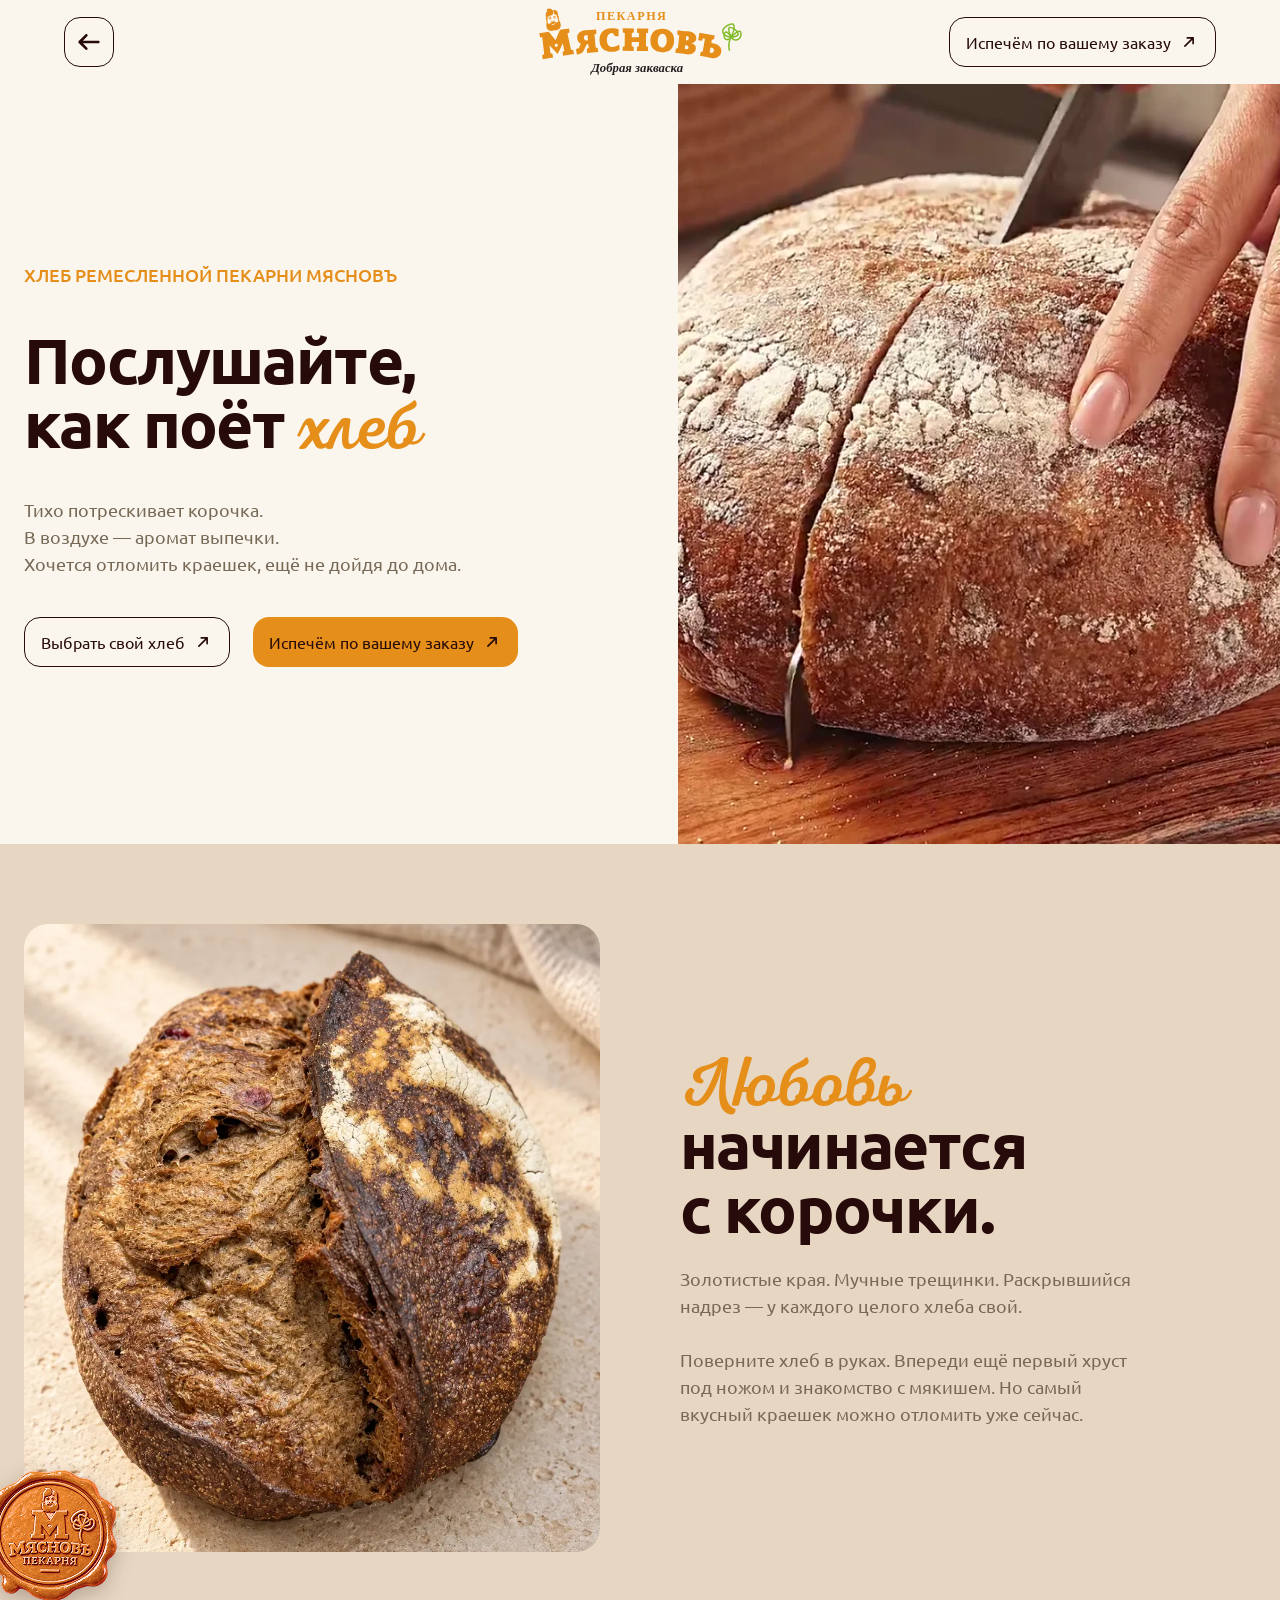
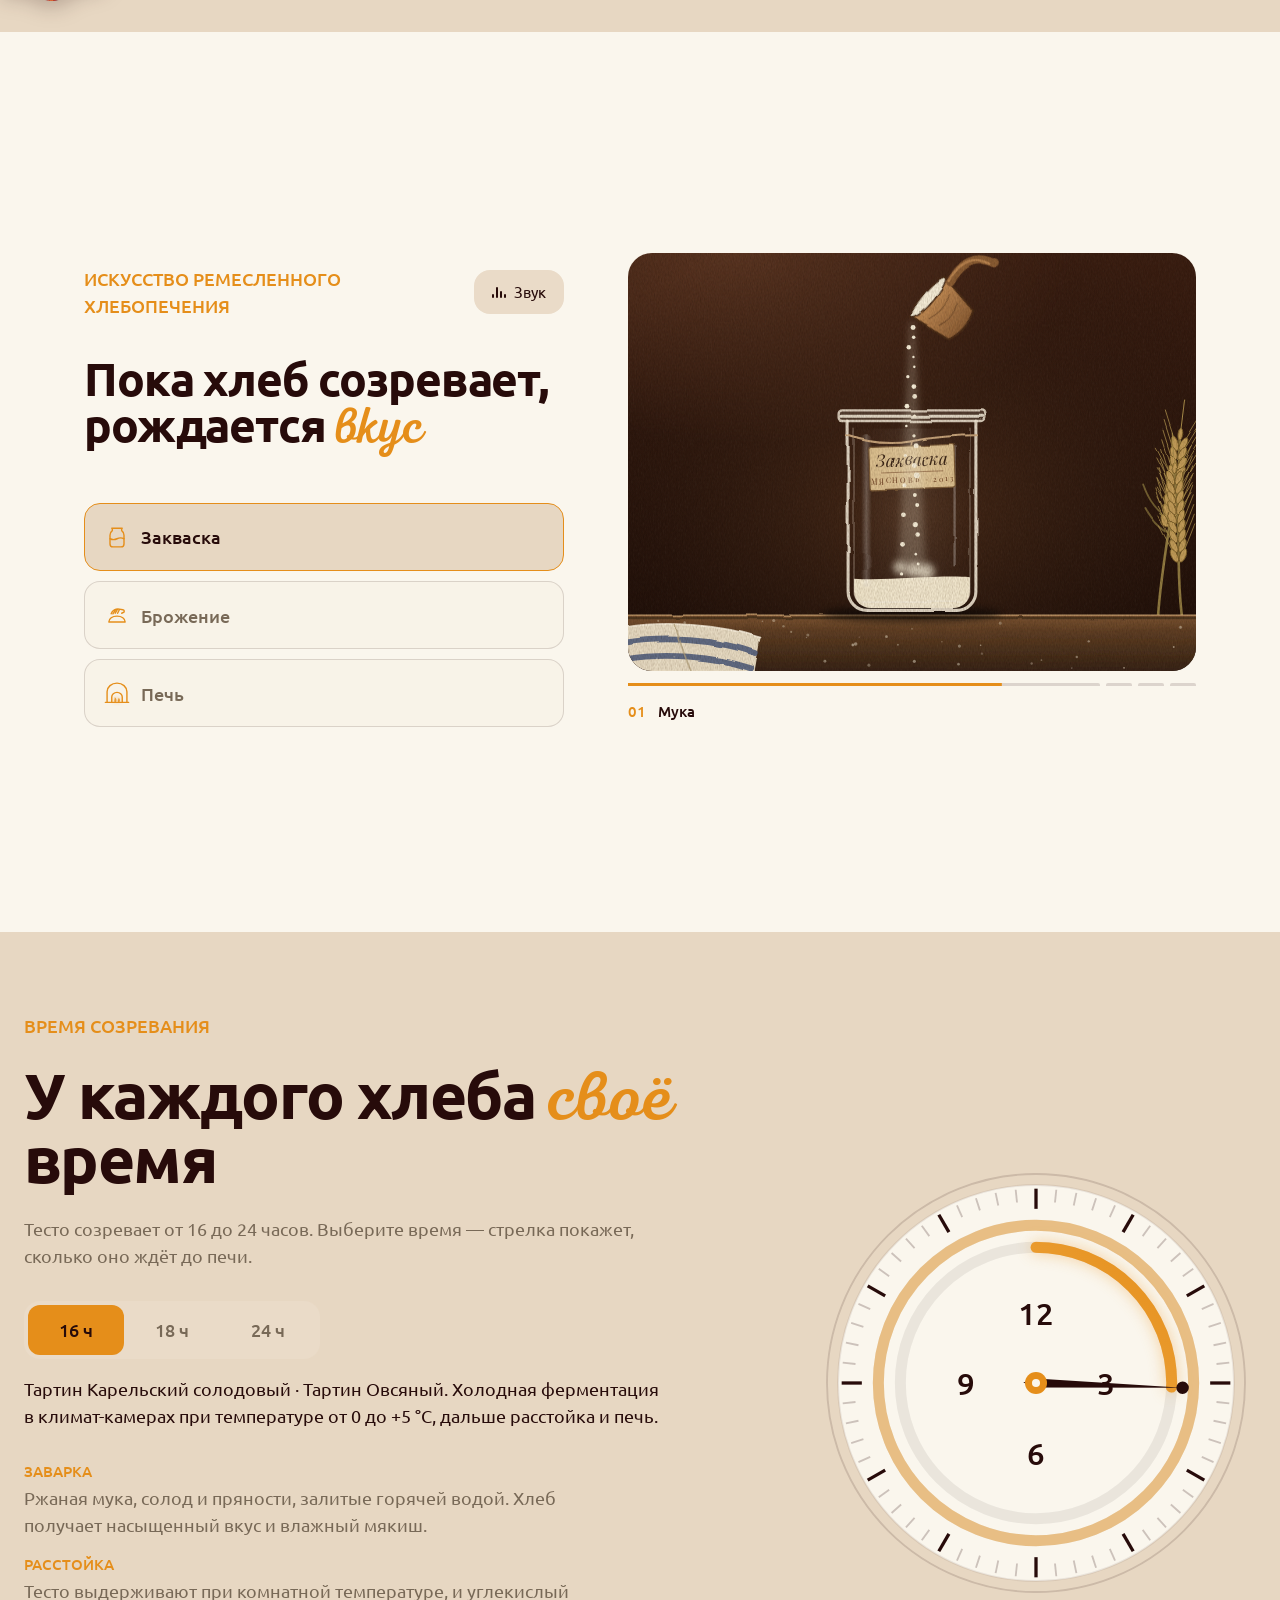
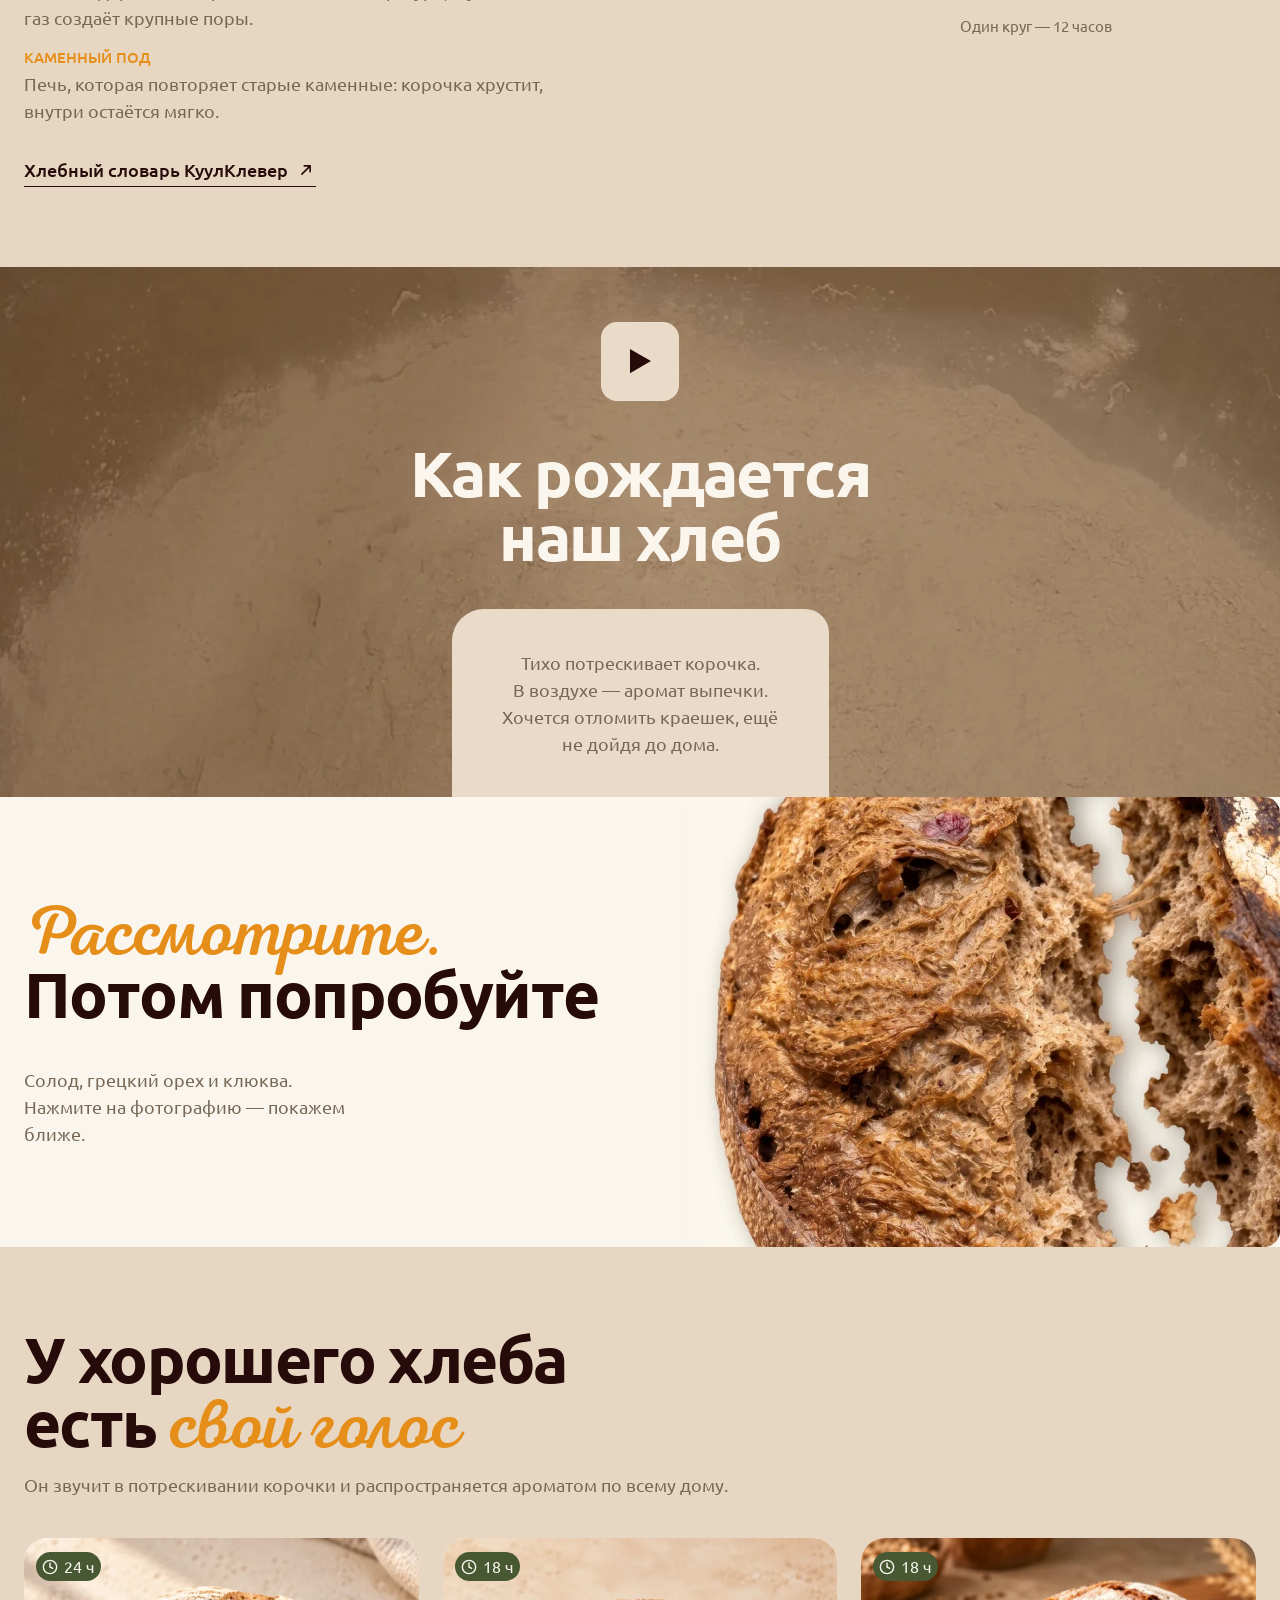
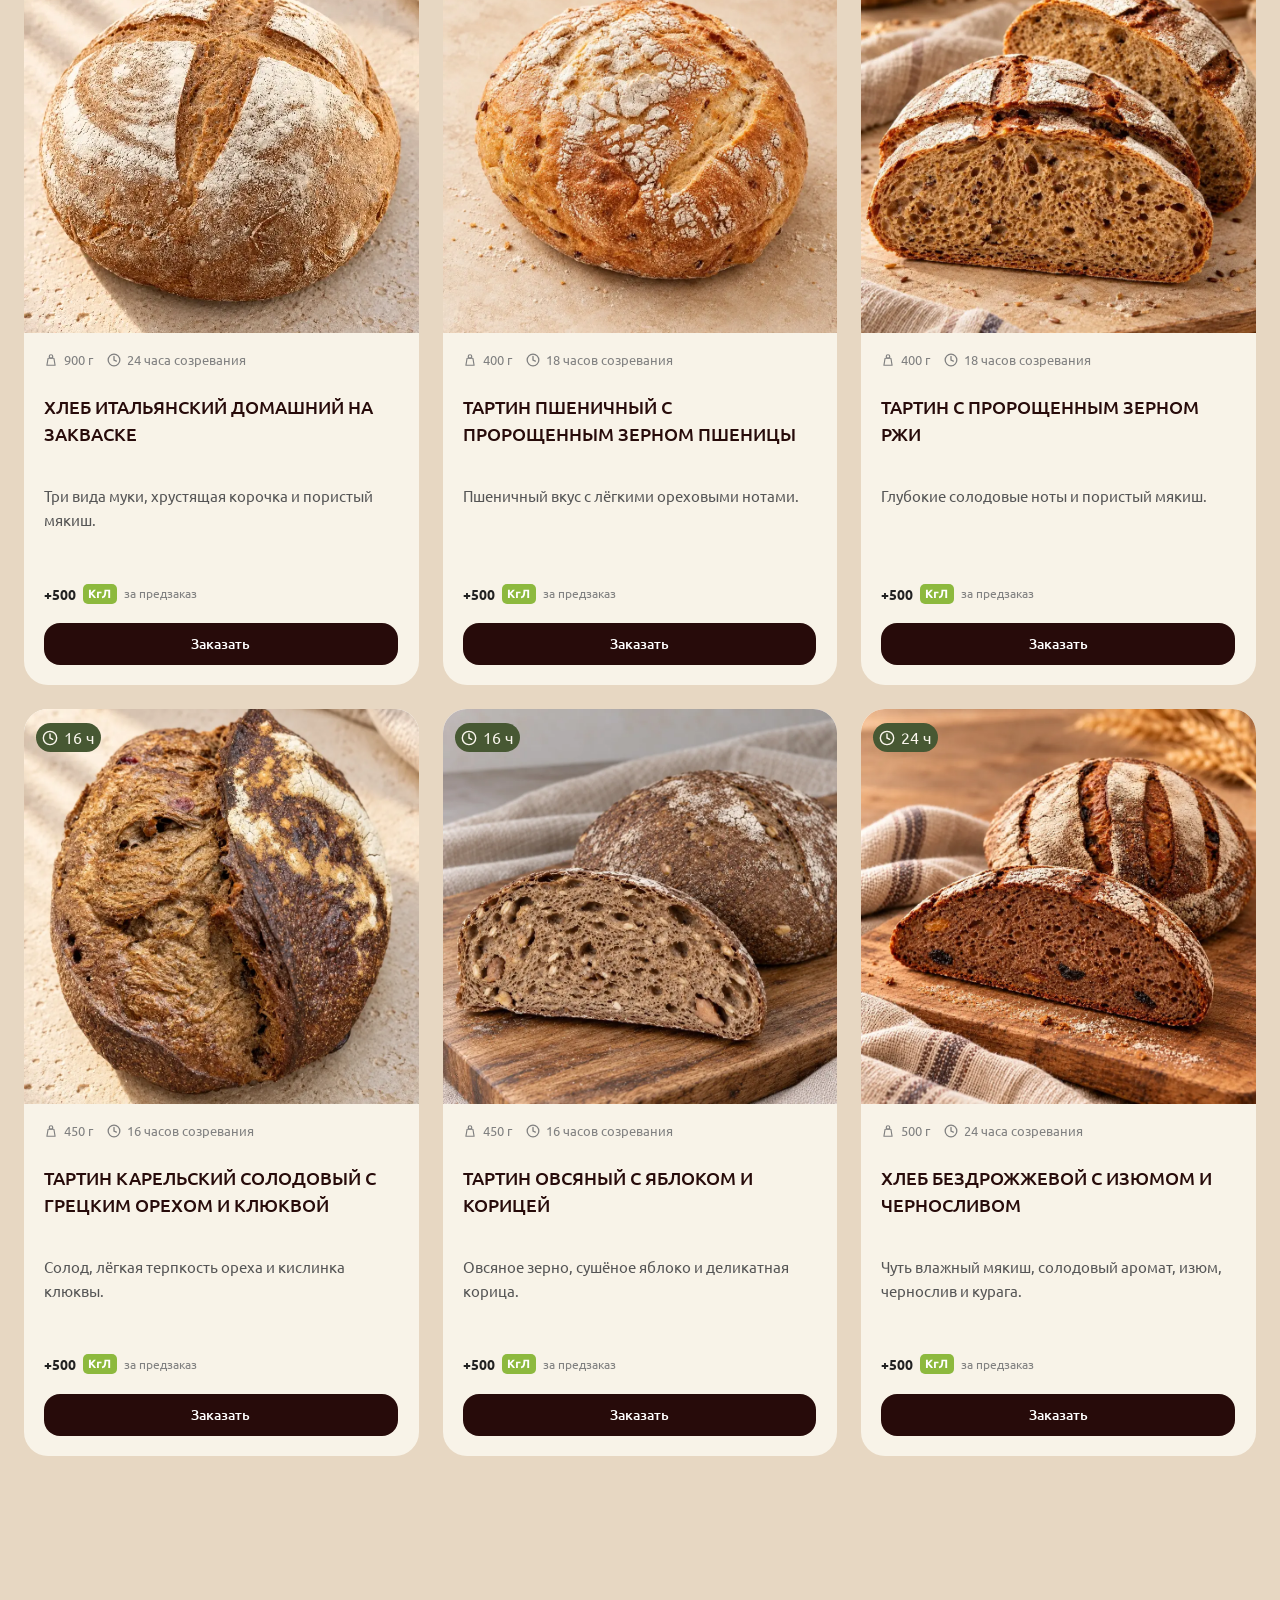
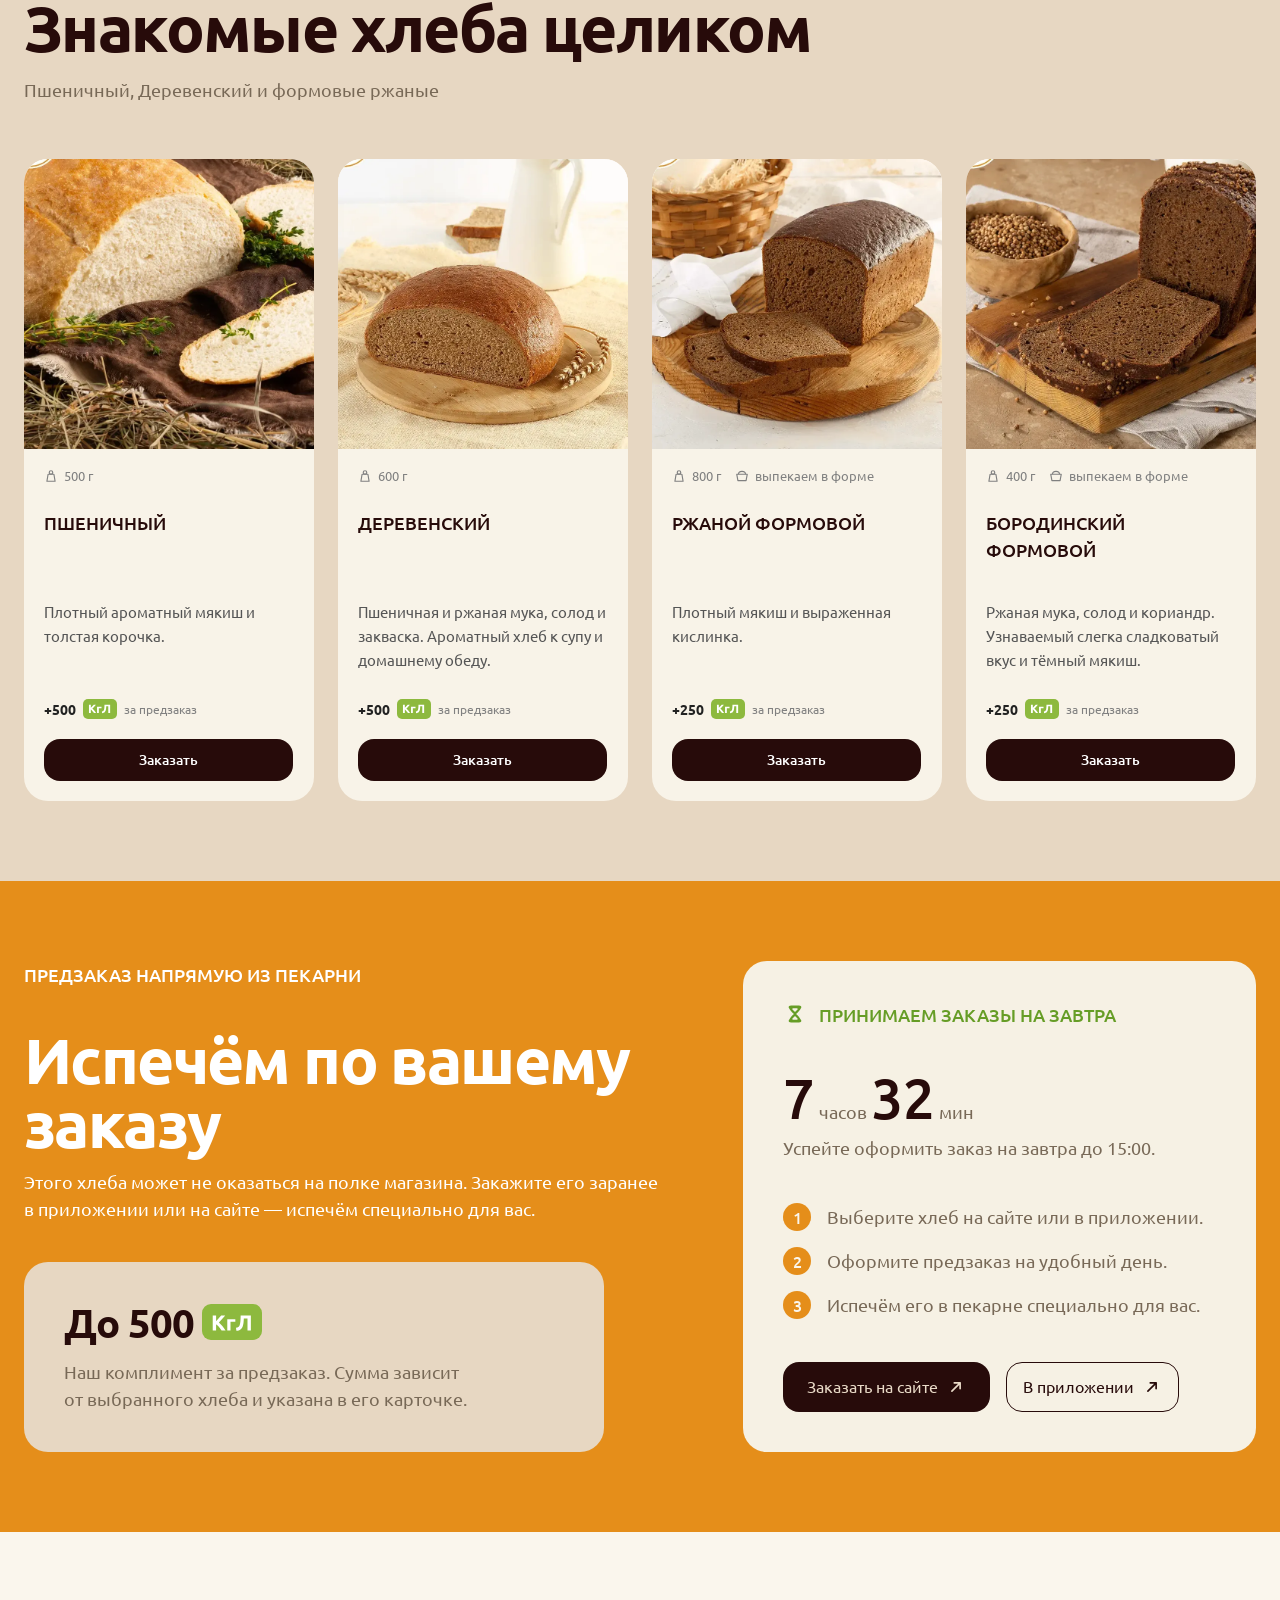
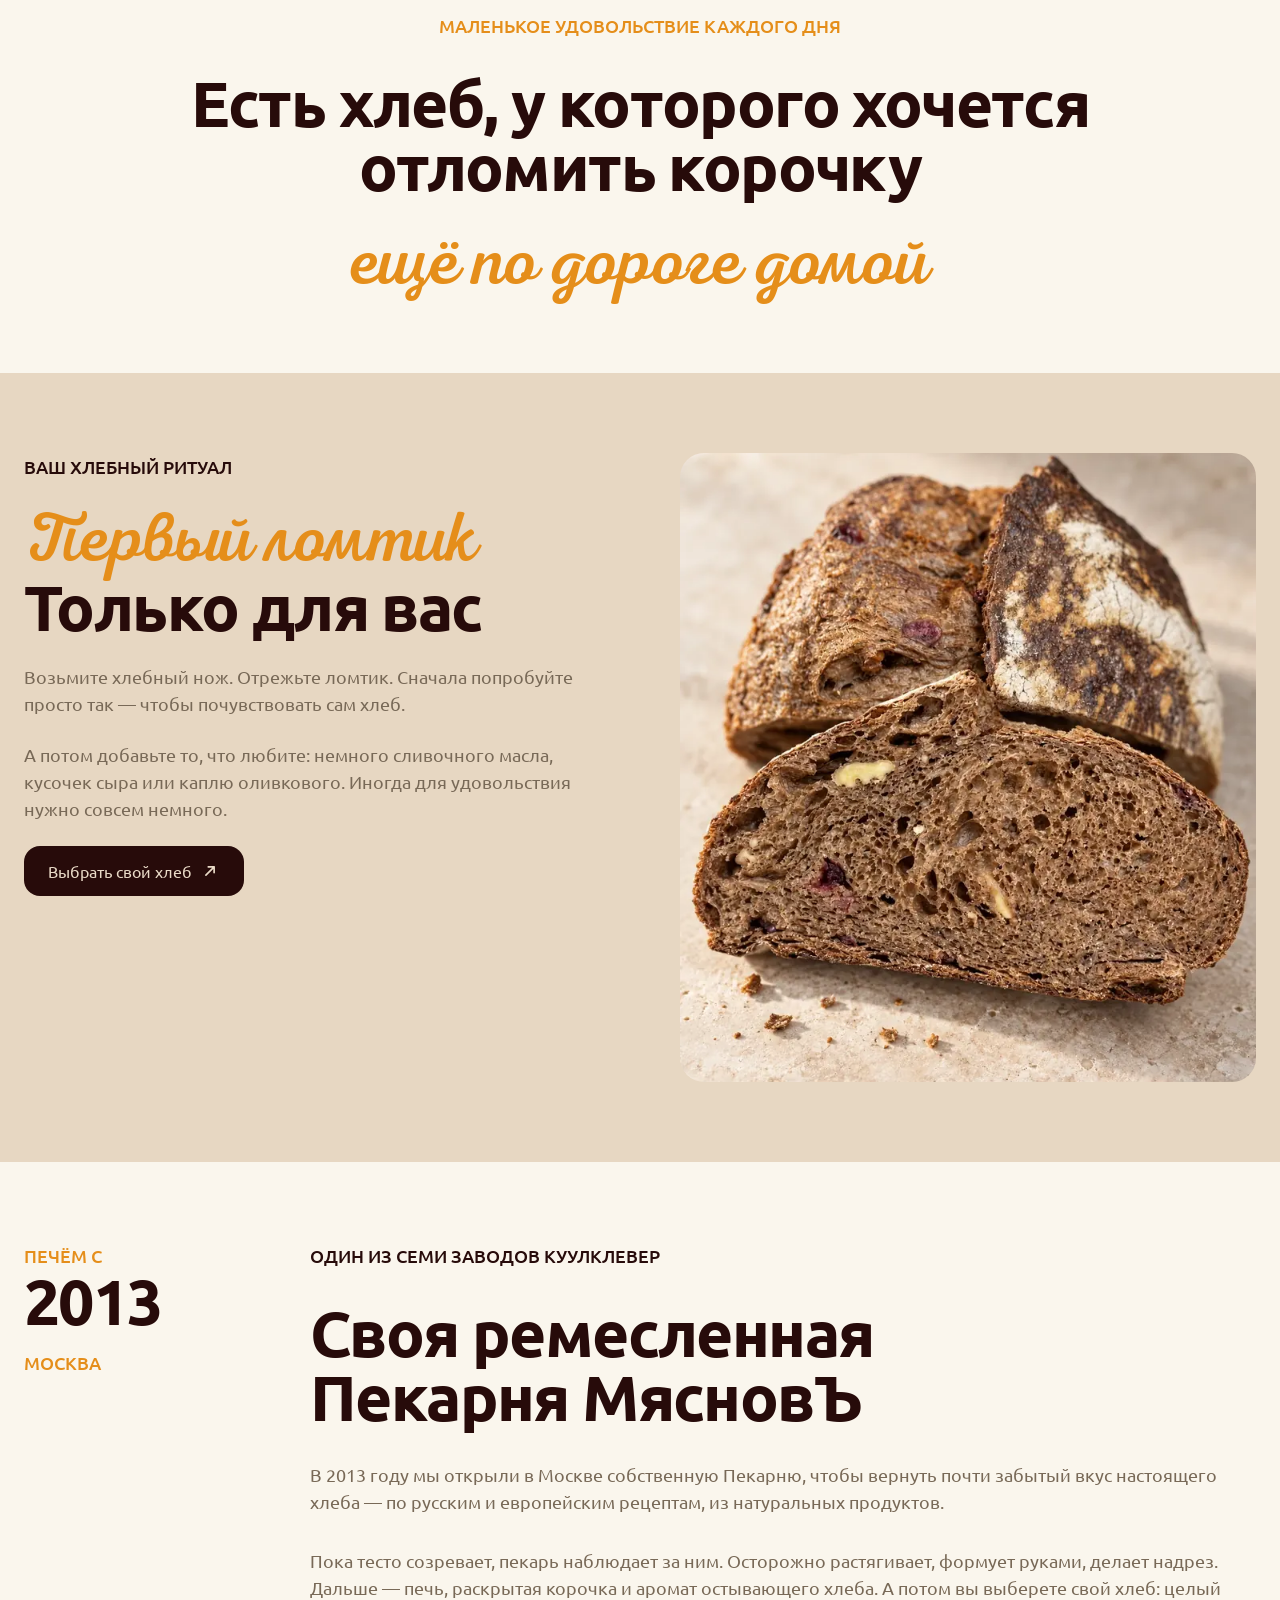
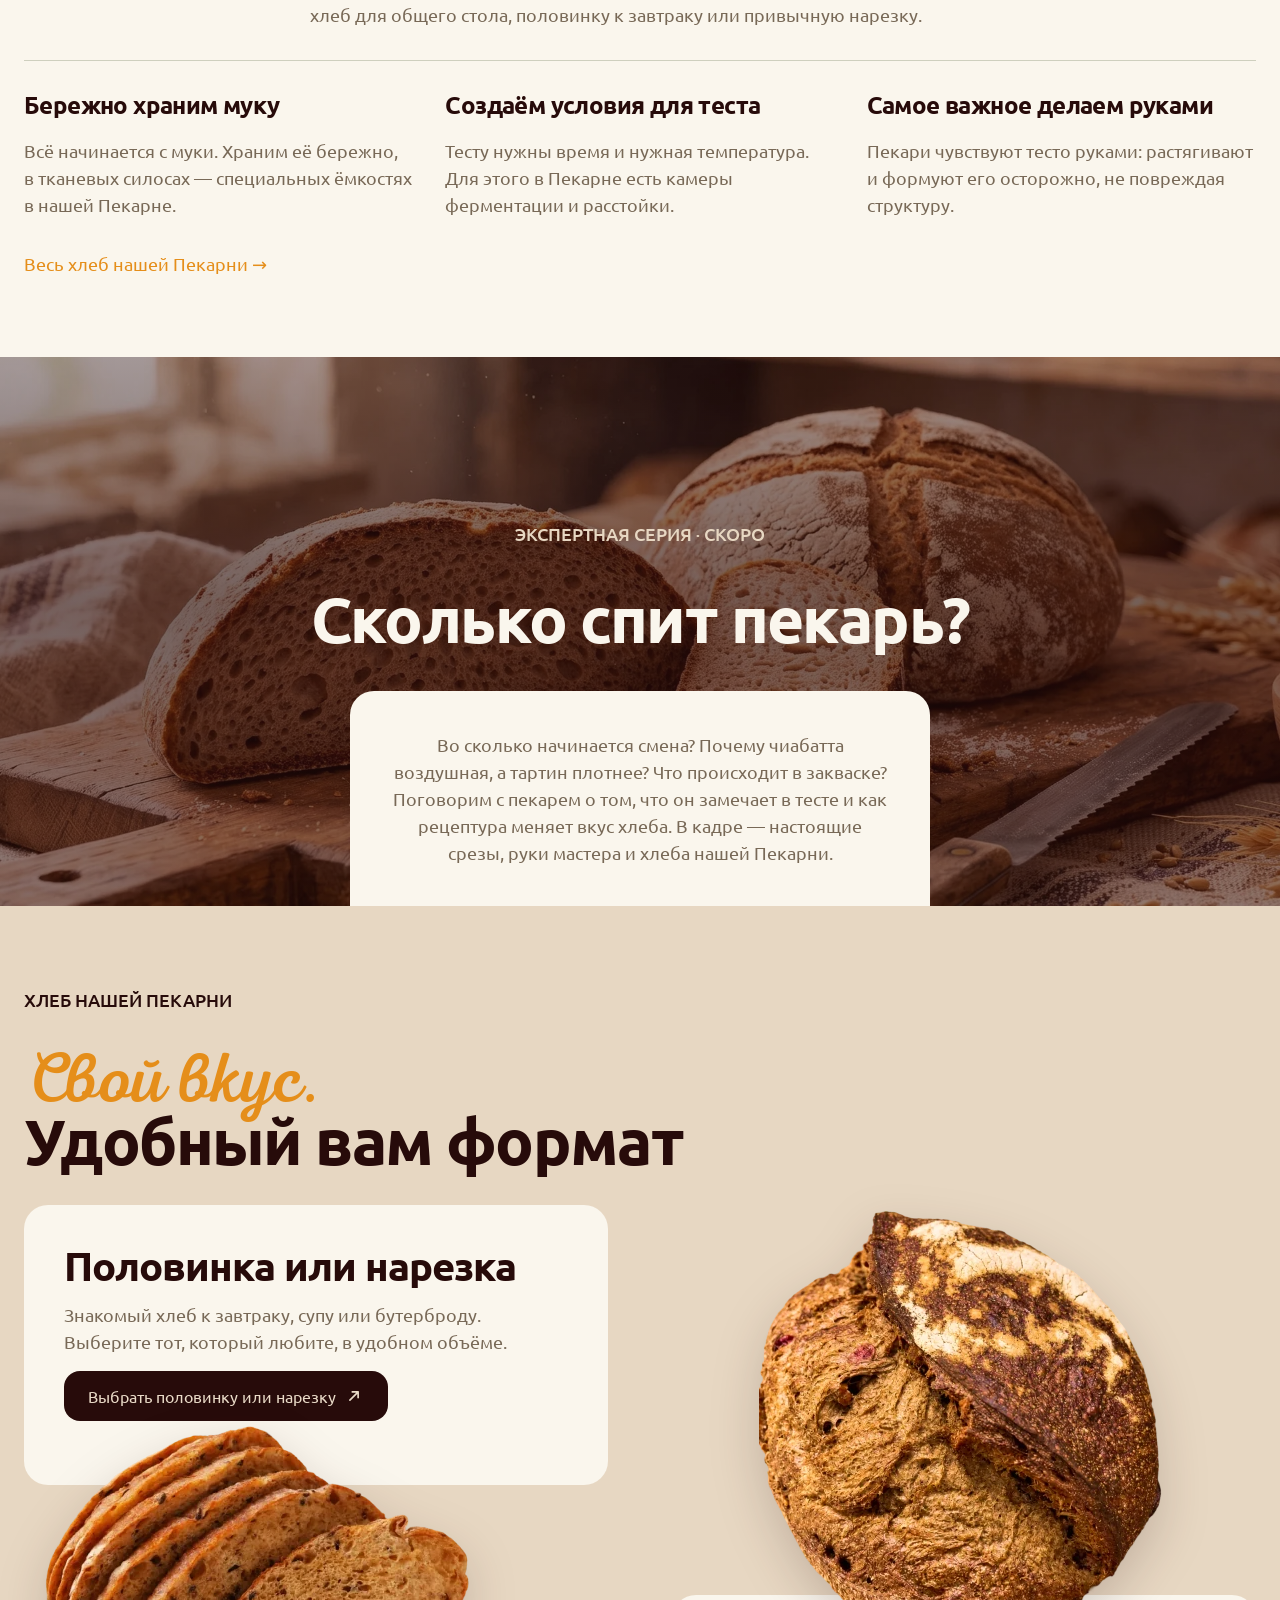
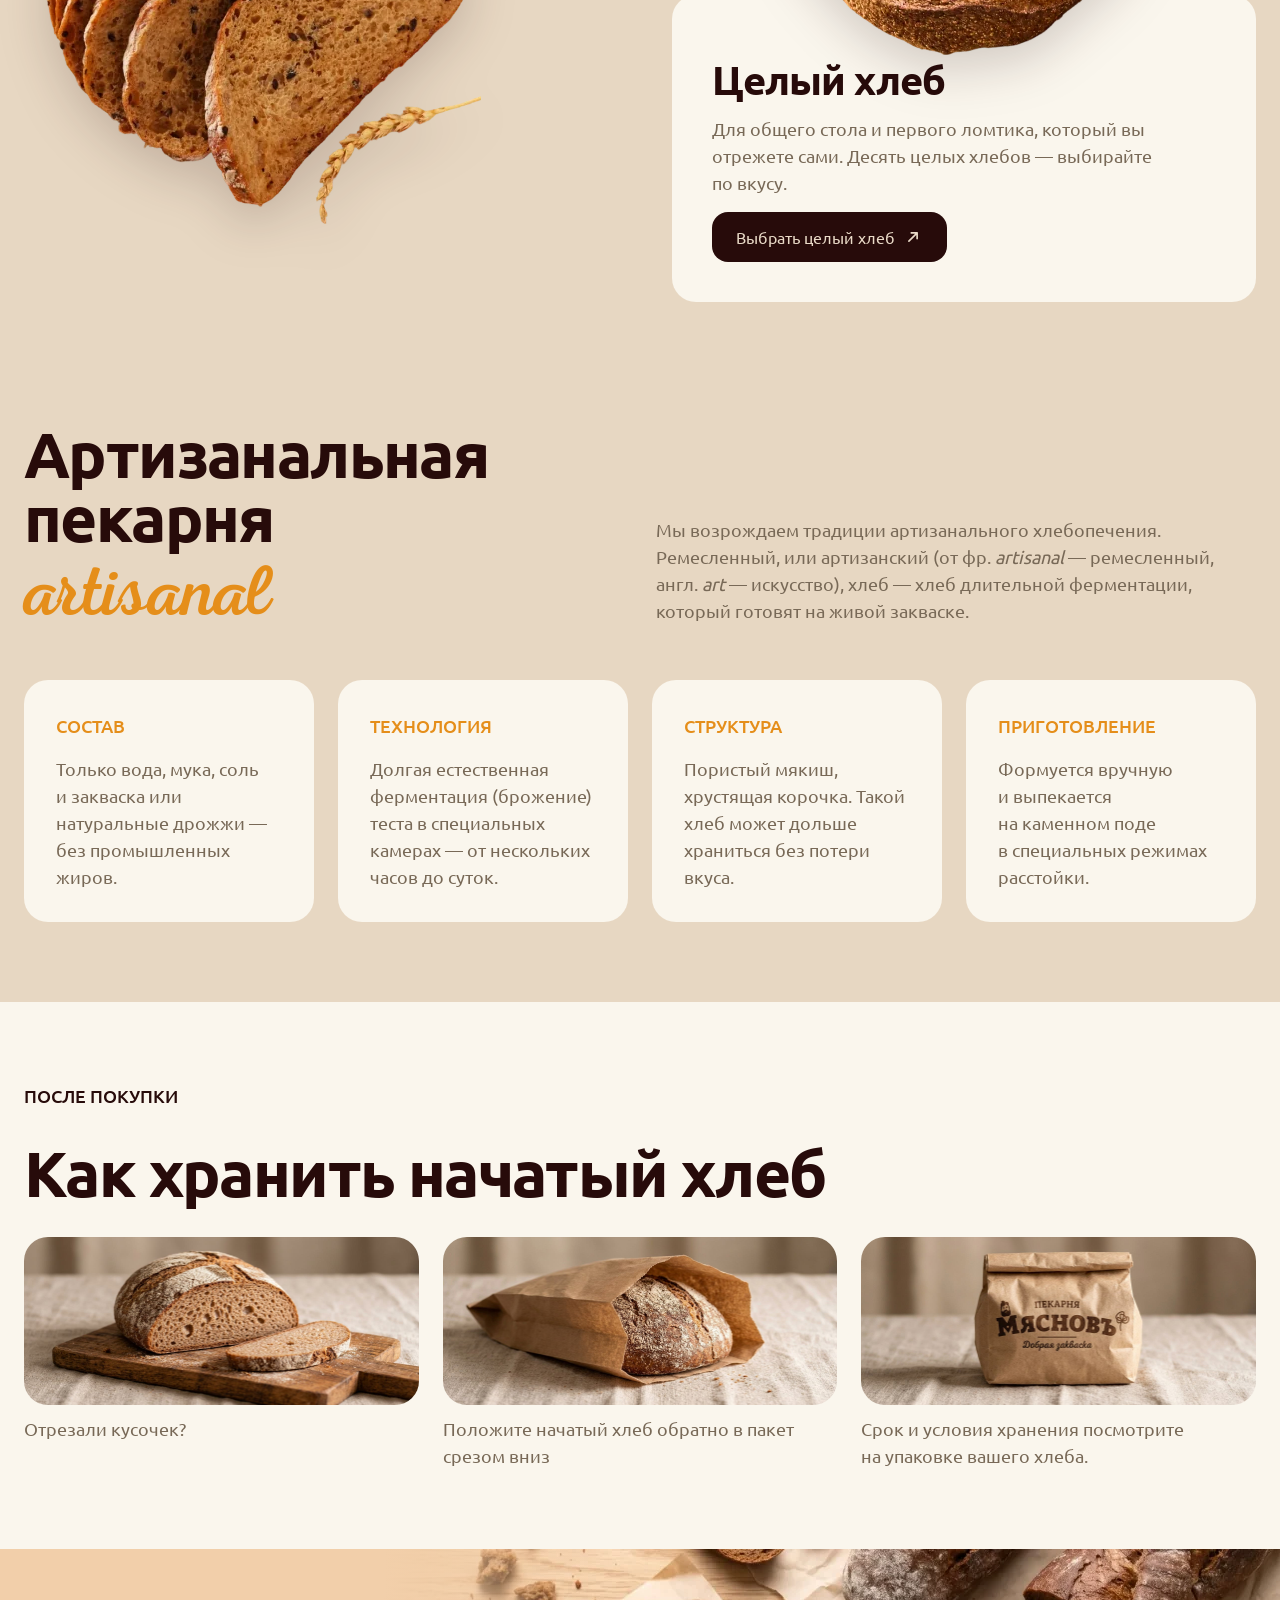
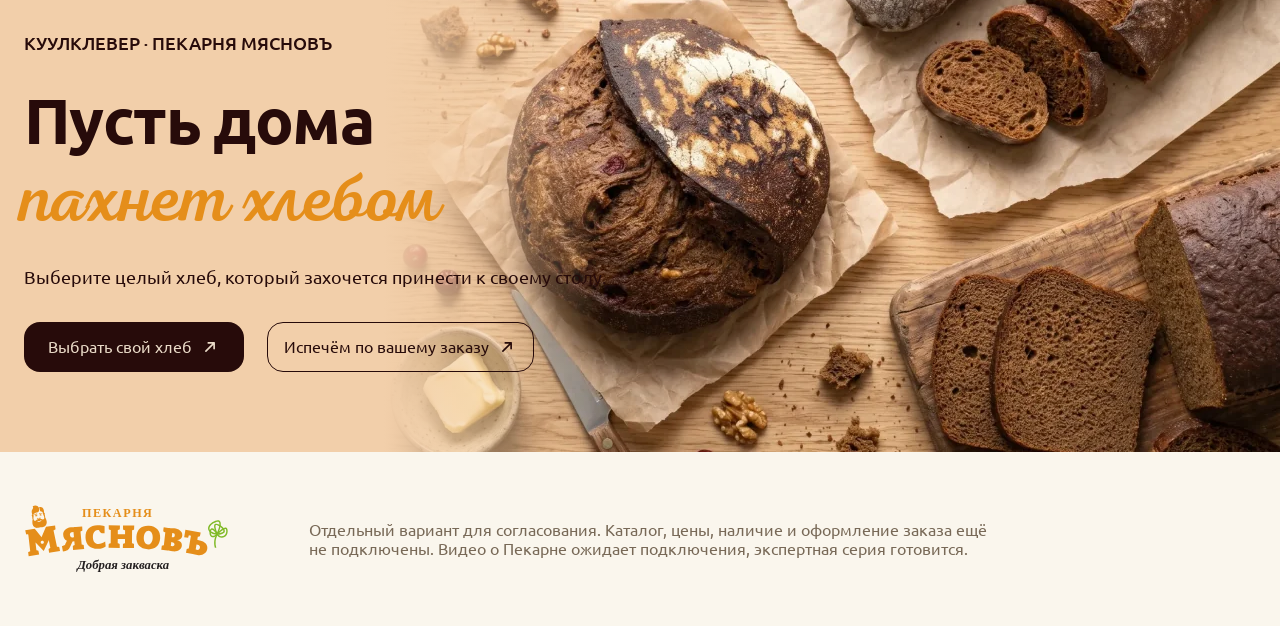
==== commit cb8d25a9: "v2: блок «У каждого хлеба своё время» с часами созревания После блока «Пока хлеб созревает», в светл" ====
--- a/v2/index.html
+++ b/v2/index.html
@@ -78,6 +78,47 @@
 <section class="proc" id="process-illustrated" aria-label="Пока хлеб созревает, рождается вкус: этапы — закваска, брожение, печь">
   <iframe class="proc-frame" id="procFrame" src="process/index.html" title="Пока хлеб созревает, рождается вкус — этапы с анимацией" loading="lazy" scrolling="no"></iframe>
 </section>
+</section>
+
+<!-- 03a · У каждого хлеба своё время (часы созревания) -->
+<section class="sec sec--beige ripen" id="ripen" aria-labelledby="h-ripen">
+  <div class="wrap ripen-grid">
+    <div class="ripen-copy reveal">
+      <div class="eyebrow eyebrow--orange">Время созревания</div>
+      <h2 id="h-ripen" class="h-xl">У&nbsp;каждого хлеба <em class="script">своё</em> время</h2>
+      <p class="lead">Тесто созревает от&nbsp;16 до&nbsp;24&nbsp;часов. Выберите время — стрелка покажет, сколько оно ждёт до&nbsp;печи.</p>
+    </div>
+    <figure class="dial reveal" aria-hidden="true">
+      <svg viewBox="0 0 240 240">
+        <defs><linearGradient id="darc" x1="0" y1="0" x2="1" y2="1"><stop offset="0" stop-color="#F7C068"/><stop offset="1" stop-color="#E58E1A"/></linearGradient></defs>
+        <circle class="dial-rim" cx="120" cy="120" r="114"/>
+        <circle class="dial-face" cx="120" cy="120" r="108"/>
+        <g class="dial-ticks"></g>
+        <circle class="dial-track" cx="120" cy="120" r="86"/>
+        <circle class="dial-track" cx="120" cy="120" r="74"/>
+        <circle class="dial-arc dial-arc1" cx="120" cy="120" r="86" pathLength="100" transform="rotate(-90 120 120)"/>
+        <circle class="dial-arc dial-arc2" cx="120" cy="120" r="74" pathLength="100" transform="rotate(-90 120 120)"/>
+        <g class="dial-labels"><text x="120" y="120" dy="-38">12</text><text x="120" y="120" dx="38">3</text><text x="120" y="120" dy="38">6</text><text x="120" y="120" dx="-38">9</text></g>
+        <g class="dial-hand"><path d="M120 40 L122.4 120 L120 127 L117.6 120Z"/><circle cx="120" cy="40" r="3.4"/></g>
+        <circle class="dial-hub" cx="120" cy="120" r="6"/><circle class="dial-hub2" cx="120" cy="120" r="2.2"/>
+      </svg>
+      <figcaption>Один круг — 12 часов</figcaption>
+    </figure>
+    <div class="ripen-pick reveal">
+      <div class="seg" role="group" aria-label="Время созревания">
+        <button type="button" data-h="16" data-eg="Тартин Карельский солодовый · Тартин Овсяный. Холодная ферментация в&nbsp;климат-камерах при температуре от&nbsp;0 до&nbsp;+5&nbsp;°C, дальше расстойка и&nbsp;печь." aria-pressed="false">16 ч</button>
+        <button type="button" data-h="18" data-eg="Тартины с&nbsp;пророщенным зерном · Багет ржаной · Мини-багет с&nbsp;сыром" aria-pressed="false">18 ч</button>
+        <button type="button" data-h="24" data-eg="Итальянский домашний · С&nbsp;изюмом и&nbsp;черносливом · Французский багет · Чиабатта" aria-pressed="false">24 ч</button>
+      </div>
+      <p class="dial-eg" aria-live="polite">Выберите время</p>
+      <dl class="dial-dict">
+        <div><dt>Заварка</dt><dd>Ржаная мука, солод и&nbsp;пряности, залитые горячей водой. Хлеб получает насыщенный вкус и&nbsp;влажный мякиш.</dd></div>
+        <div><dt>Расстойка</dt><dd>Тесто выдерживают при комнатной температуре, и&nbsp;углекислый газ создаёт крупные поры.</dd></div>
+        <div><dt>Каменный под</dt><dd>Печь, которая повторяет старые каменные: корочка хрустит, внутри остаётся мягко.</dd></div>
+      </dl>
+      <a class="ripen-link" href="https://www.coolclever.ru/blog/hlebnyj-kuulklever-slovar" target="_blank" rel="noopener"><span>Хлебный словарь КуулКлевер</span><svg class="ic" width="20" height="20" viewBox="0 0 20 20" aria-hidden="true"><path d="M14.1248 12.6011C13.6645 12.6011 13.2915 12.228 13.2915 11.7678L13.2914 7.8871L6.46446 14.7141C6.13902 15.0395 5.61138 15.0395 5.28595 14.7141C4.96051 14.3887 4.96051 13.861 5.28595 13.5356L12.1129 6.70859L8.23223 6.70859C7.77199 6.70859 7.39889 6.33549 7.39889 5.87526C7.39889 5.41502 7.77199 5.04192 8.23223 5.04192L14.1248 5.04192C14.3458 5.04192 14.5578 5.12972 14.714 5.286C14.8703 5.44228 14.9581 5.65424 14.9581 5.87525L14.9581 11.7678C14.9581 12.228 14.585 12.6011 14.1248 12.6011Z" fill="currentColor"/></svg></a>
+    </div>
+  </div>
 </section>
 
 <!-- 04 · Как рождается наш хлеб -->
--- a/v2/styles.css
+++ b/v2/styles.css
@@ -143,8 +143,40 @@
 .pv2 .eq i:nth-child(2){height:13px}.pv2 .eq i:nth-child(3){height:9px}   /* эквалайзер в покое — как в макете */
 
 /* 03 · Процесс — отдельная страница process/index.html во фрейме (своя анимация и стили) */
-.proc{background:#18110c;line-height:0}
-.proc-frame{display:block;width:100%;height:800px;border:0;background:#18110c}
+.proc{background:var(--paper);line-height:0}
+.proc-frame{display:block;width:100%;height:800px;border:0;background:var(--paper)}
+
+/* 03a · У каждого хлеба своё время — часы созревания */
+.ripen-grid{display:grid;grid-template-columns:minmax(0,1fr) minmax(300px,440px);grid-template-areas:"copy dial" "pick dial";column-gap:clamp(40px,6vw,120px);row-gap:32px;align-items:center}
+.ripen-copy{grid-area:copy;align-self:end;display:flex;flex-direction:column;gap:24px}
+.ripen-copy .lead{max-width:620px}
+.ripen-pick{grid-area:pick;align-self:start;min-width:0}
+.dial{grid-area:dial;margin:0;justify-self:center;width:100%}
+.dial svg{display:block;width:100%;height:auto}
+.dial figcaption{margin-top:12px;text-align:center;font:400 15px/1.4 var(--sans);color:var(--muted)}
+.dial-rim{fill:none;stroke:rgba(39,11,10,.14);stroke-width:1}
+.dial-face{fill:var(--paper);stroke:rgba(39,11,10,.08)}
+.dial-ticks line{stroke:rgba(39,11,10,.22);stroke-width:1}
+.dial-ticks line.major{stroke:var(--ink);stroke-width:1.8}
+.dial-track{fill:none;stroke:rgba(39,11,10,.07);stroke-width:6}
+.dial-arc{fill:none;stroke-width:6;stroke-linecap:round;stroke-dasharray:100;stroke-dashoffset:100}
+.dial-arc1{stroke:var(--orange);opacity:.45}
+.dial-arc2{stroke:url(#darc);filter:drop-shadow(0 0 4px rgba(229,142,26,.4))}
+.dial-labels text{fill:var(--ink);font:500 17px var(--sans);text-anchor:middle;dominant-baseline:central}
+.dial-hand{transform-origin:120px 120px}
+.dial-hand path,.dial-hand circle{fill:var(--ink)}
+.dial-hub{fill:var(--orange)}.dial-hub2{fill:var(--paper)}
+.seg{display:inline-grid;grid-auto-flow:column;grid-auto-columns:minmax(0,1fr);padding:4px;border-radius:16px;background:var(--sand)}
+.seg button{display:flex;align-items:center;justify-content:center;min-width:96px;min-height:50px;padding:0 20px;border:0;border-radius:12px;background:none;color:var(--muted);font:500 18px/1 var(--sans);cursor:pointer;transition:background .25s,color .25s}
+.seg button:hover{color:var(--ink)}
+.seg button[aria-pressed=true]{background:var(--orange);color:var(--ink)}
+.dial-eg{margin-top:16px;min-height:54px;color:var(--ink)}
+.dial-dict{display:grid;gap:16px;margin:32px 0 0;max-width:560px}
+.dial-dict dt{font:500 15px/1.4 var(--sans);text-transform:uppercase;color:var(--orange);margin-bottom:2px}
+.dial-dict dd{margin:0;color:var(--muted)}
+.ripen-link{display:inline-flex;align-items:center;gap:8px;margin-top:32px;padding-bottom:3px;border-bottom:1px solid var(--ink);font:500 18px/27px var(--sans);color:var(--ink)}
+.ripen-link .ic{width:20px;height:20px;transition:transform .25s var(--ease)}
+.ripen-link:hover .ic{transform:translate(2px,-2px)}
 
 /* 04 · Как рождается наш хлеб */
 .film,.sleep{position:relative;overflow:hidden;background:#472b1a;color:var(--paper)}
@@ -360,6 +392,8 @@
   .look-copy{gap:20px;margin-bottom:32px}
   .look-photo{position:relative;width:100%;aspect-ratio:760/450}
   .principles{grid-template-columns:1fr;gap:28px}
+  .ripen-grid{grid-template-columns:1fr;grid-template-areas:"copy" "dial" "pick";row-gap:32px}
+  .dial{width:min(80vw,360px)}
   .final::before{background:linear-gradient(90deg,#F2CFAA 0%,rgba(242,207,170,.85) 45%,rgba(231,215,194,0) 75%)}
   .artisan-top{grid-template-columns:1fr;gap:24px}
   .artisan-list{grid-template-columns:repeat(2,1fr);margin-top:40px}
@@ -417,6 +451,10 @@
   .fmt--bottom .fmt-card{padding-top:48px}
   .film-card{padding:24px;font-size:16px;line-height:24px}
   .store-steps{grid-template-columns:1fr}
+  .seg{display:grid;grid-template-columns:repeat(3,minmax(0,1fr));grid-auto-flow:row;width:100%}
+  .seg button{min-width:0;font-size:16px}
+  .dial{width:min(76vw,300px)}
+  .dial-dict{margin-top:24px}
   .final{--final-photo-height:304px;min-height:0;padding:0 0 48px;background:#F2CFAA}
   .final-bg{position:static;height:var(--final-photo-height);object-position:72% center}
   .final::before{bottom:auto;height:var(--final-photo-height);background:linear-gradient(to bottom,rgba(242,207,170,0) 55%,#F2CFAA 100%)}
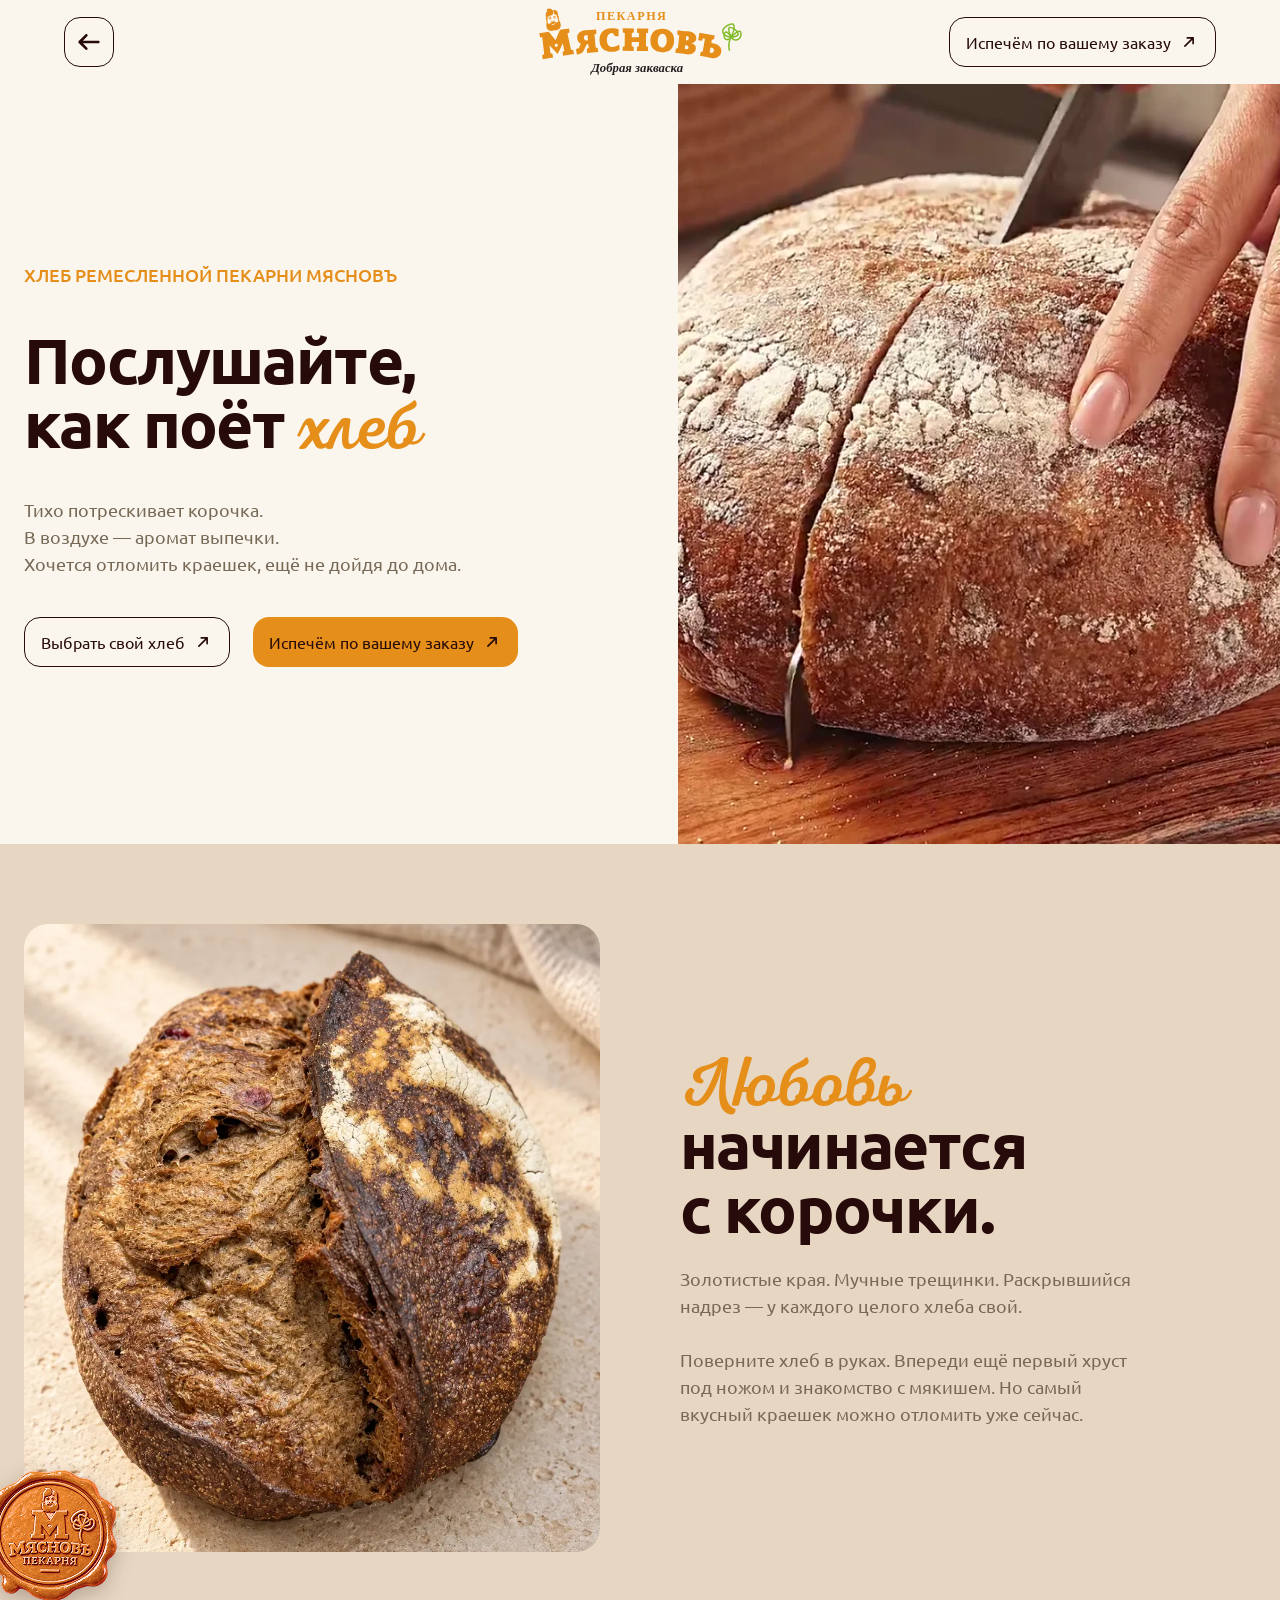
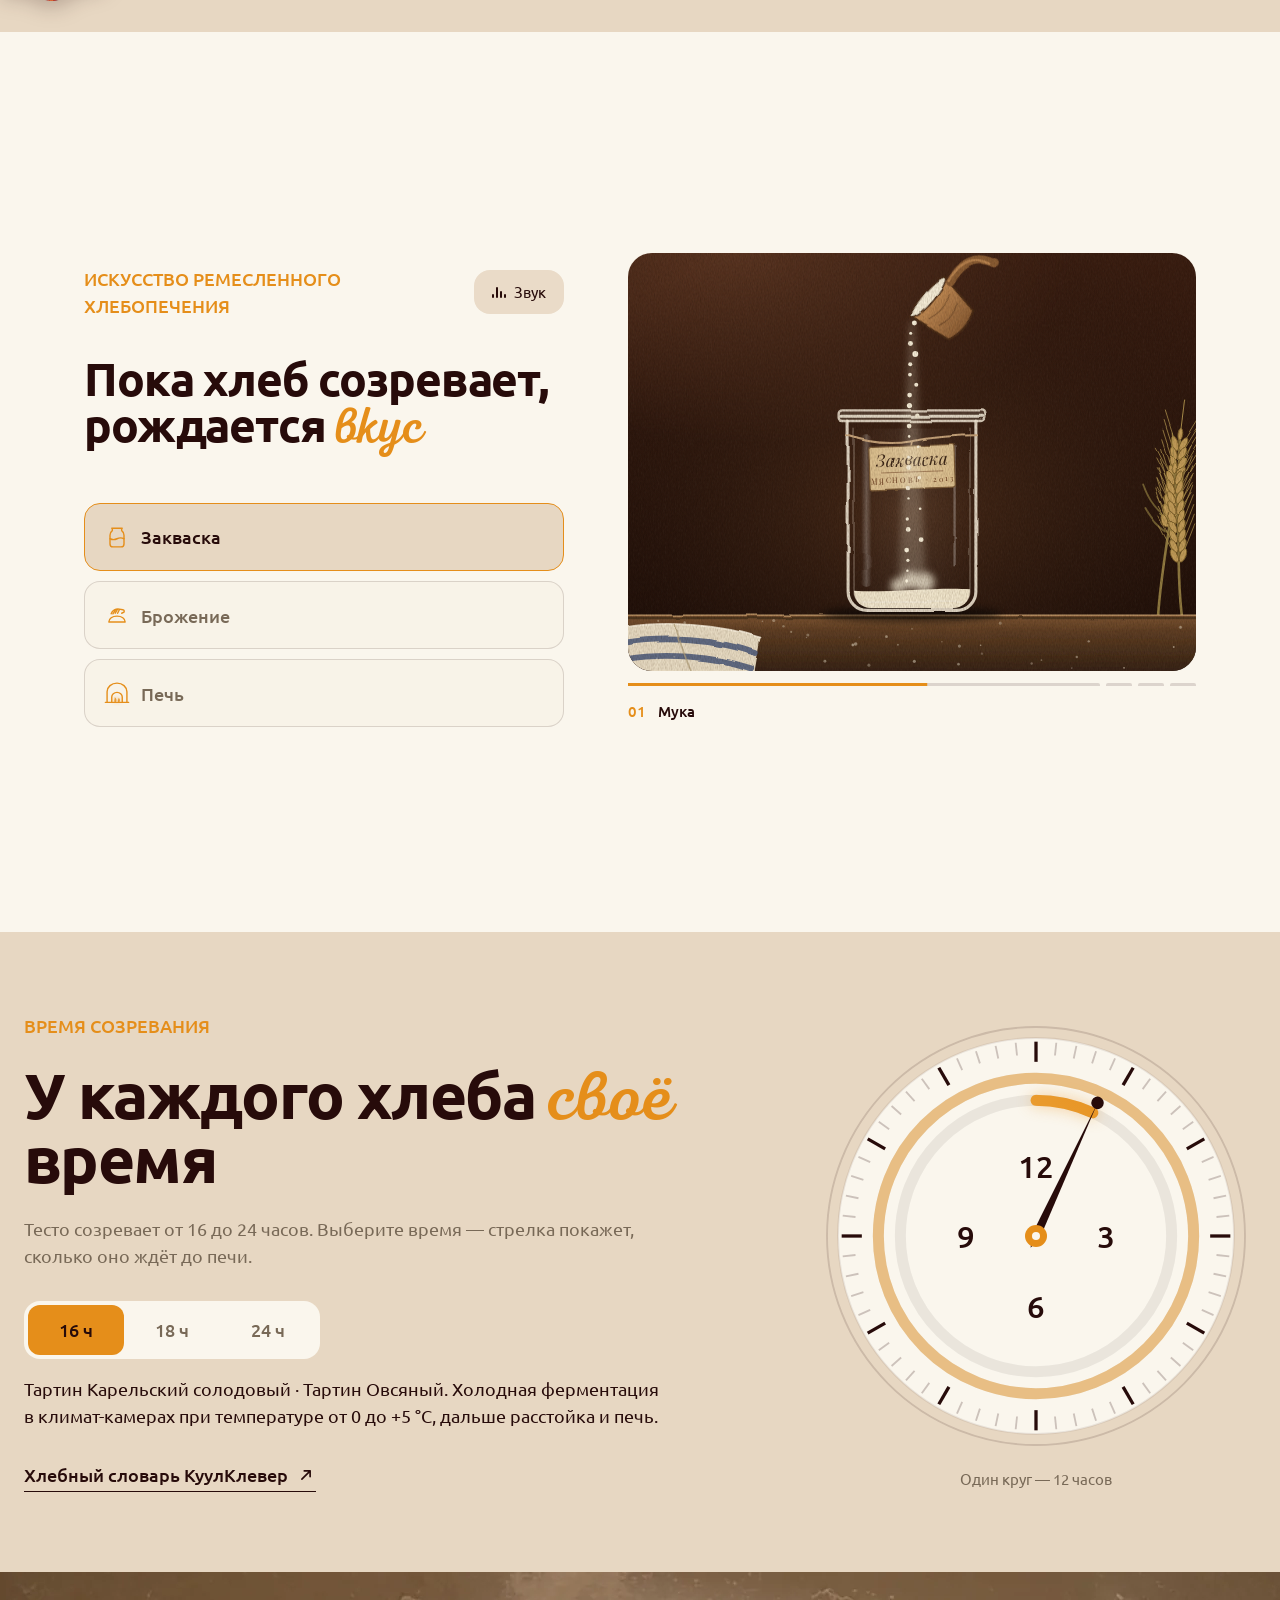
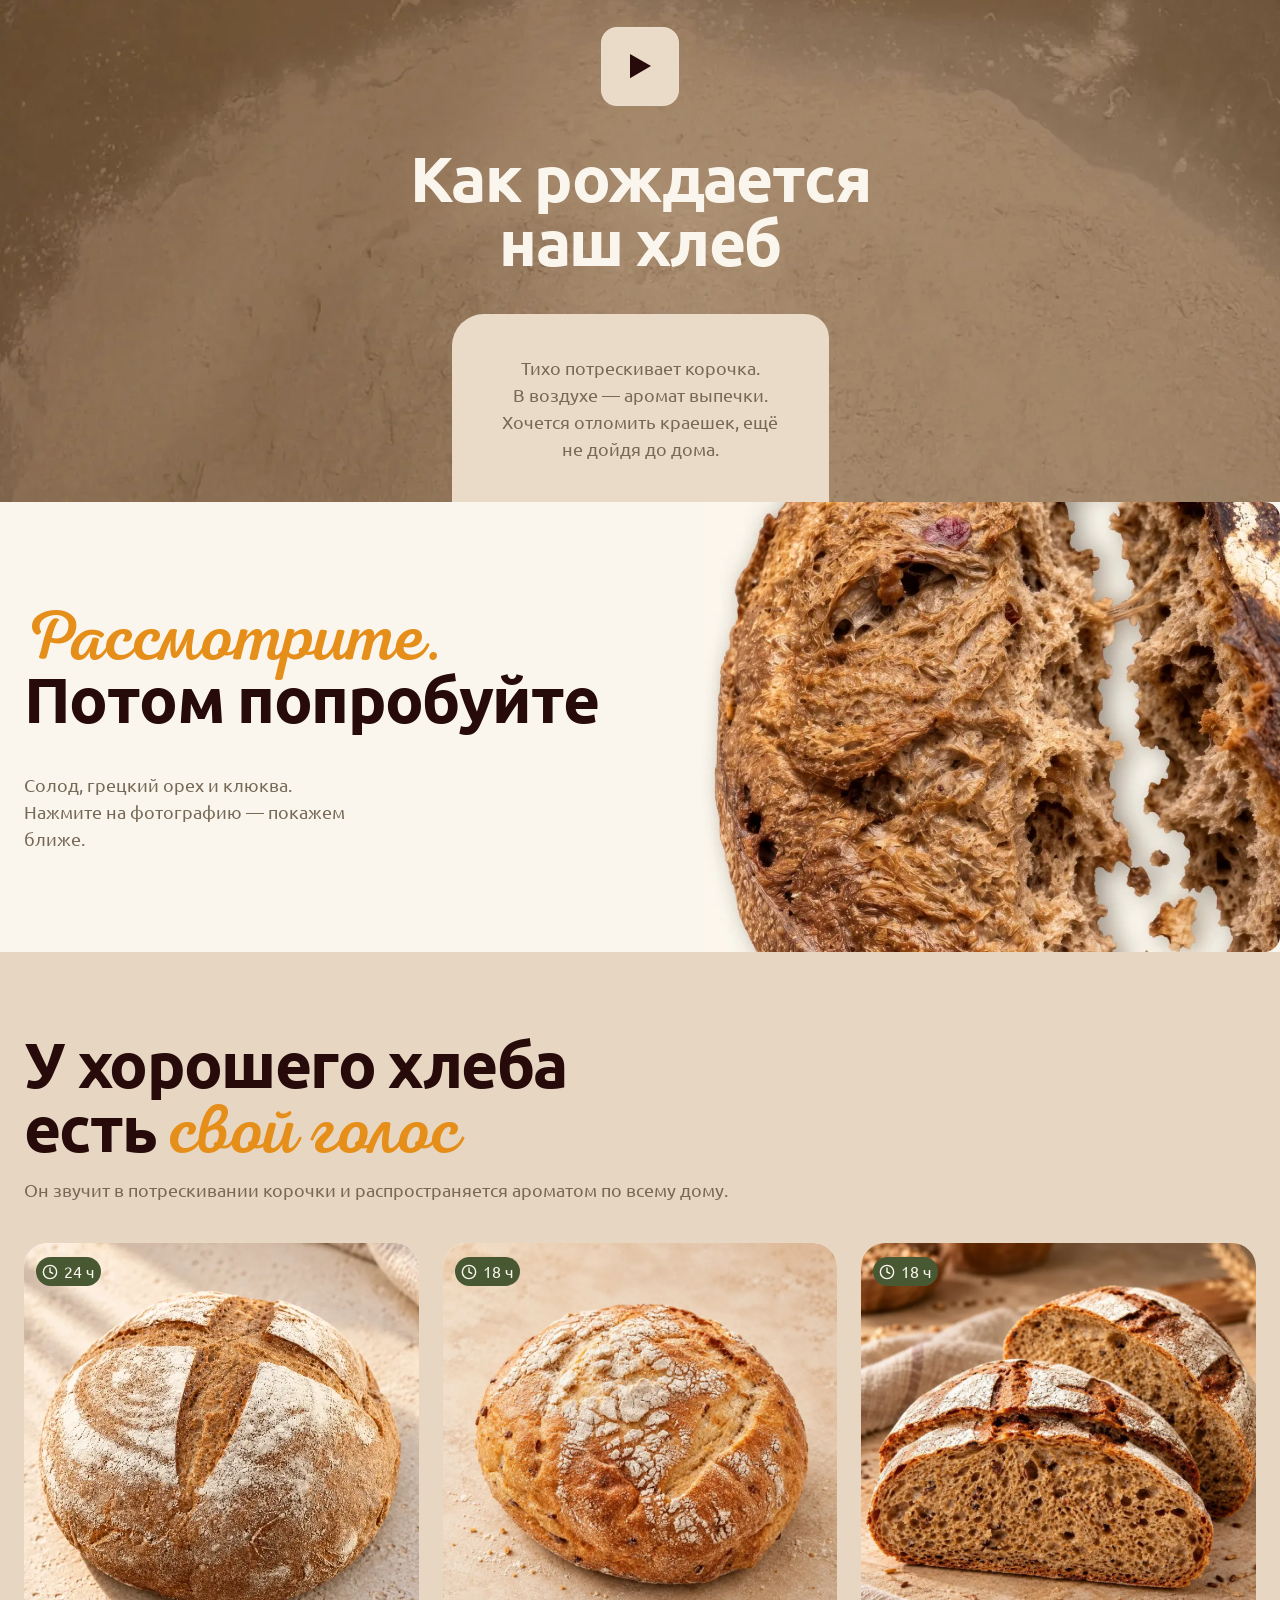
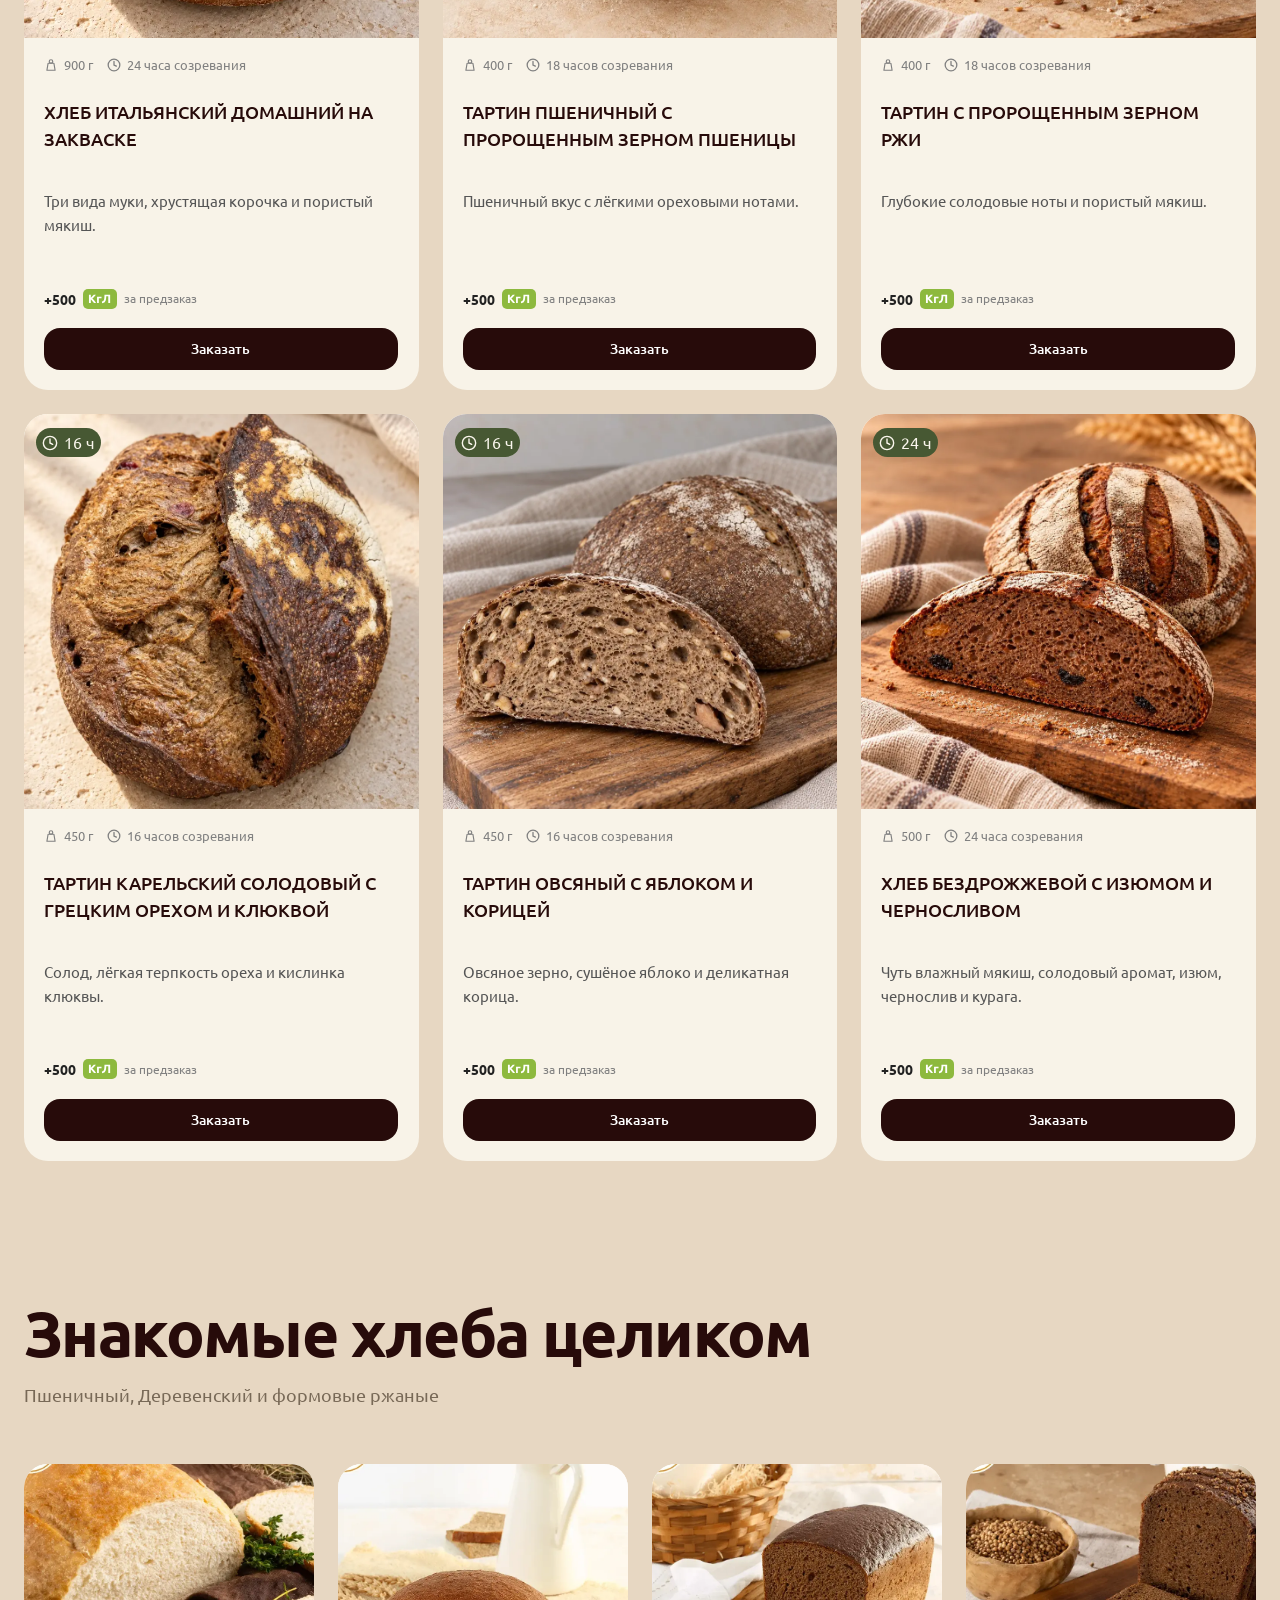
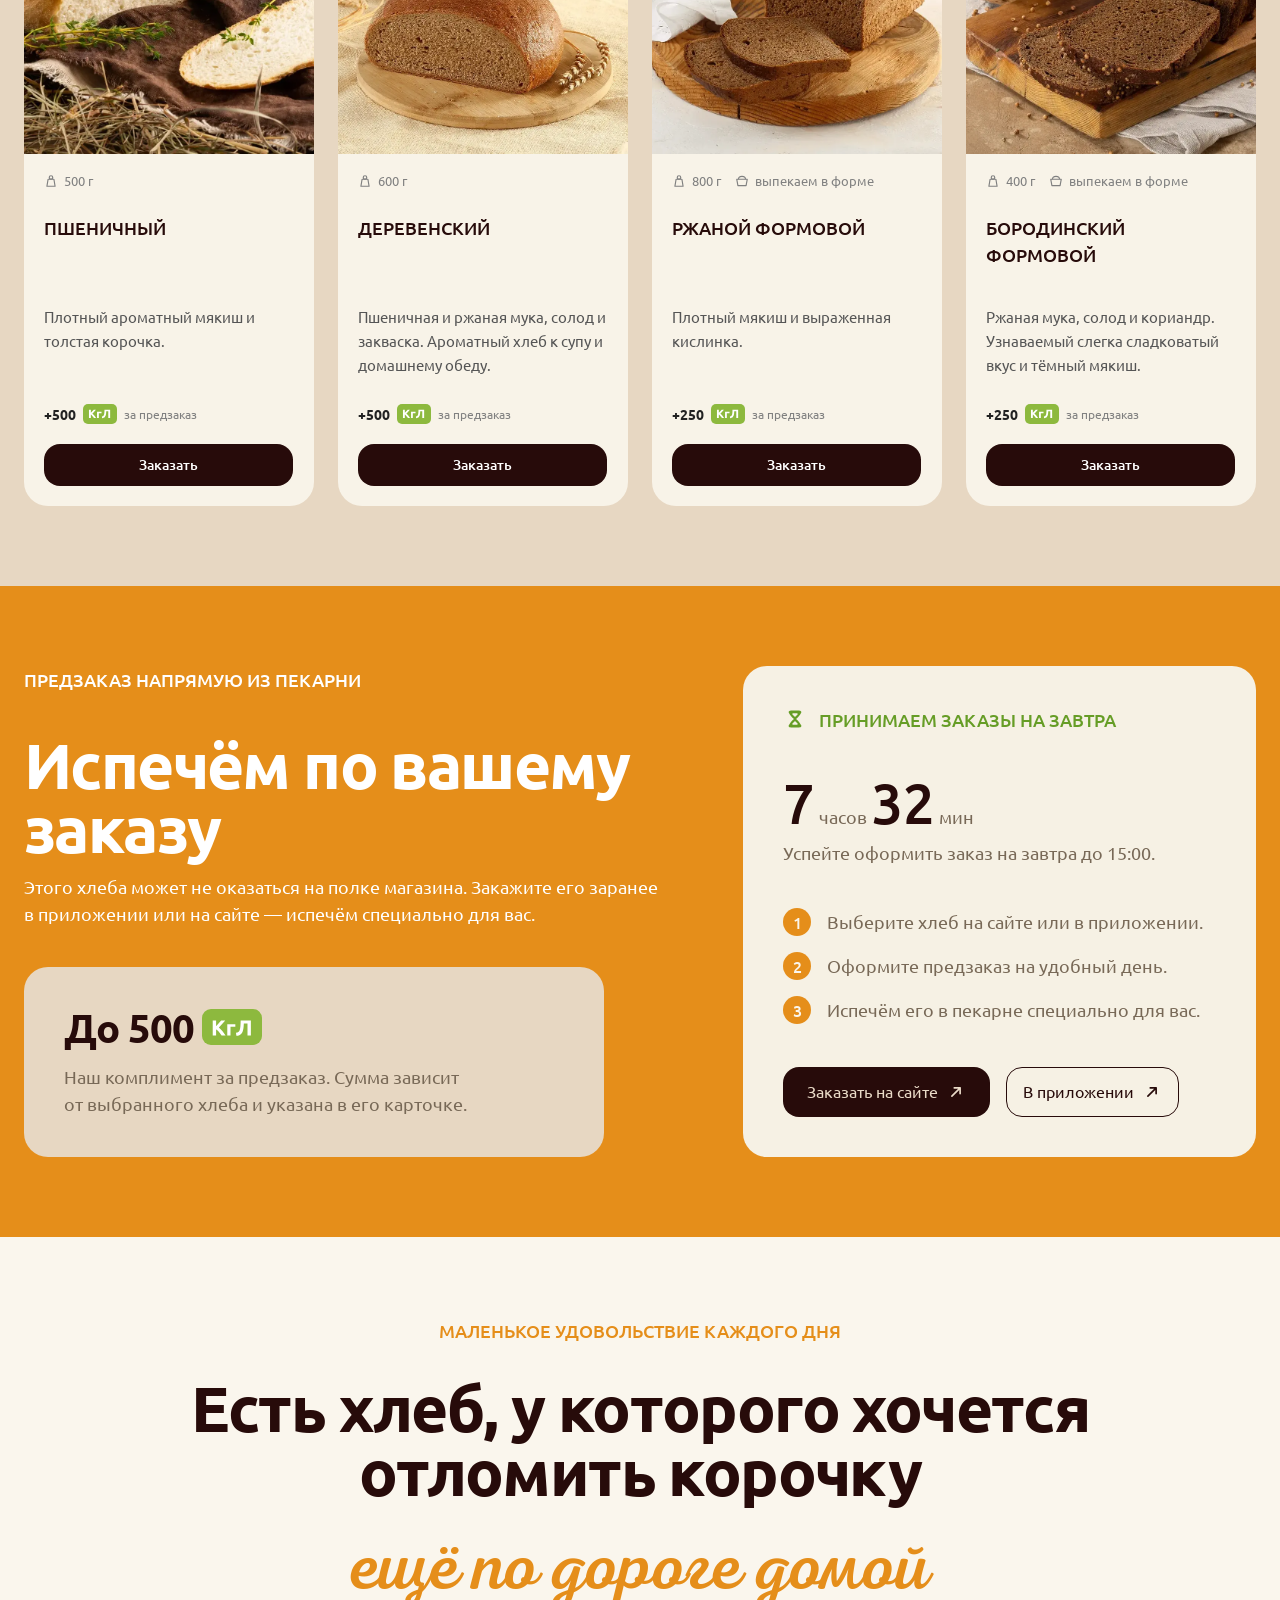
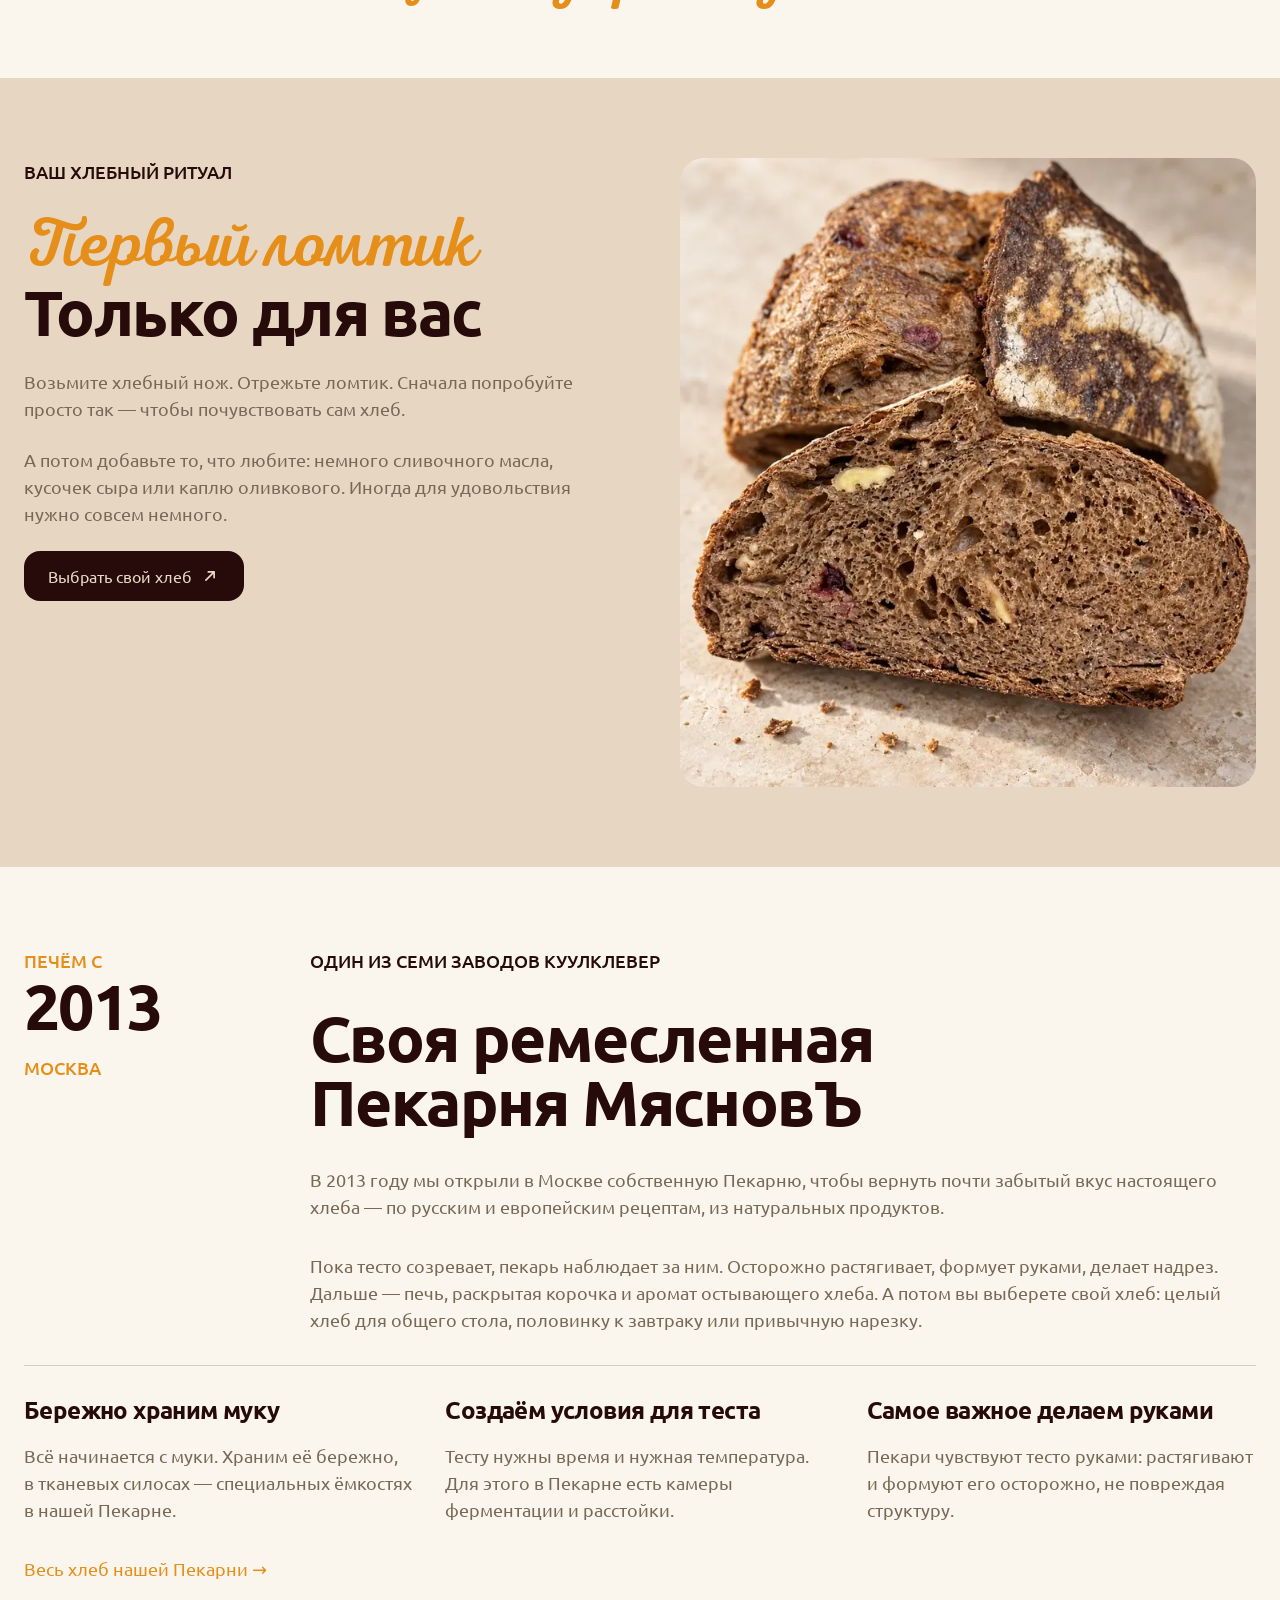
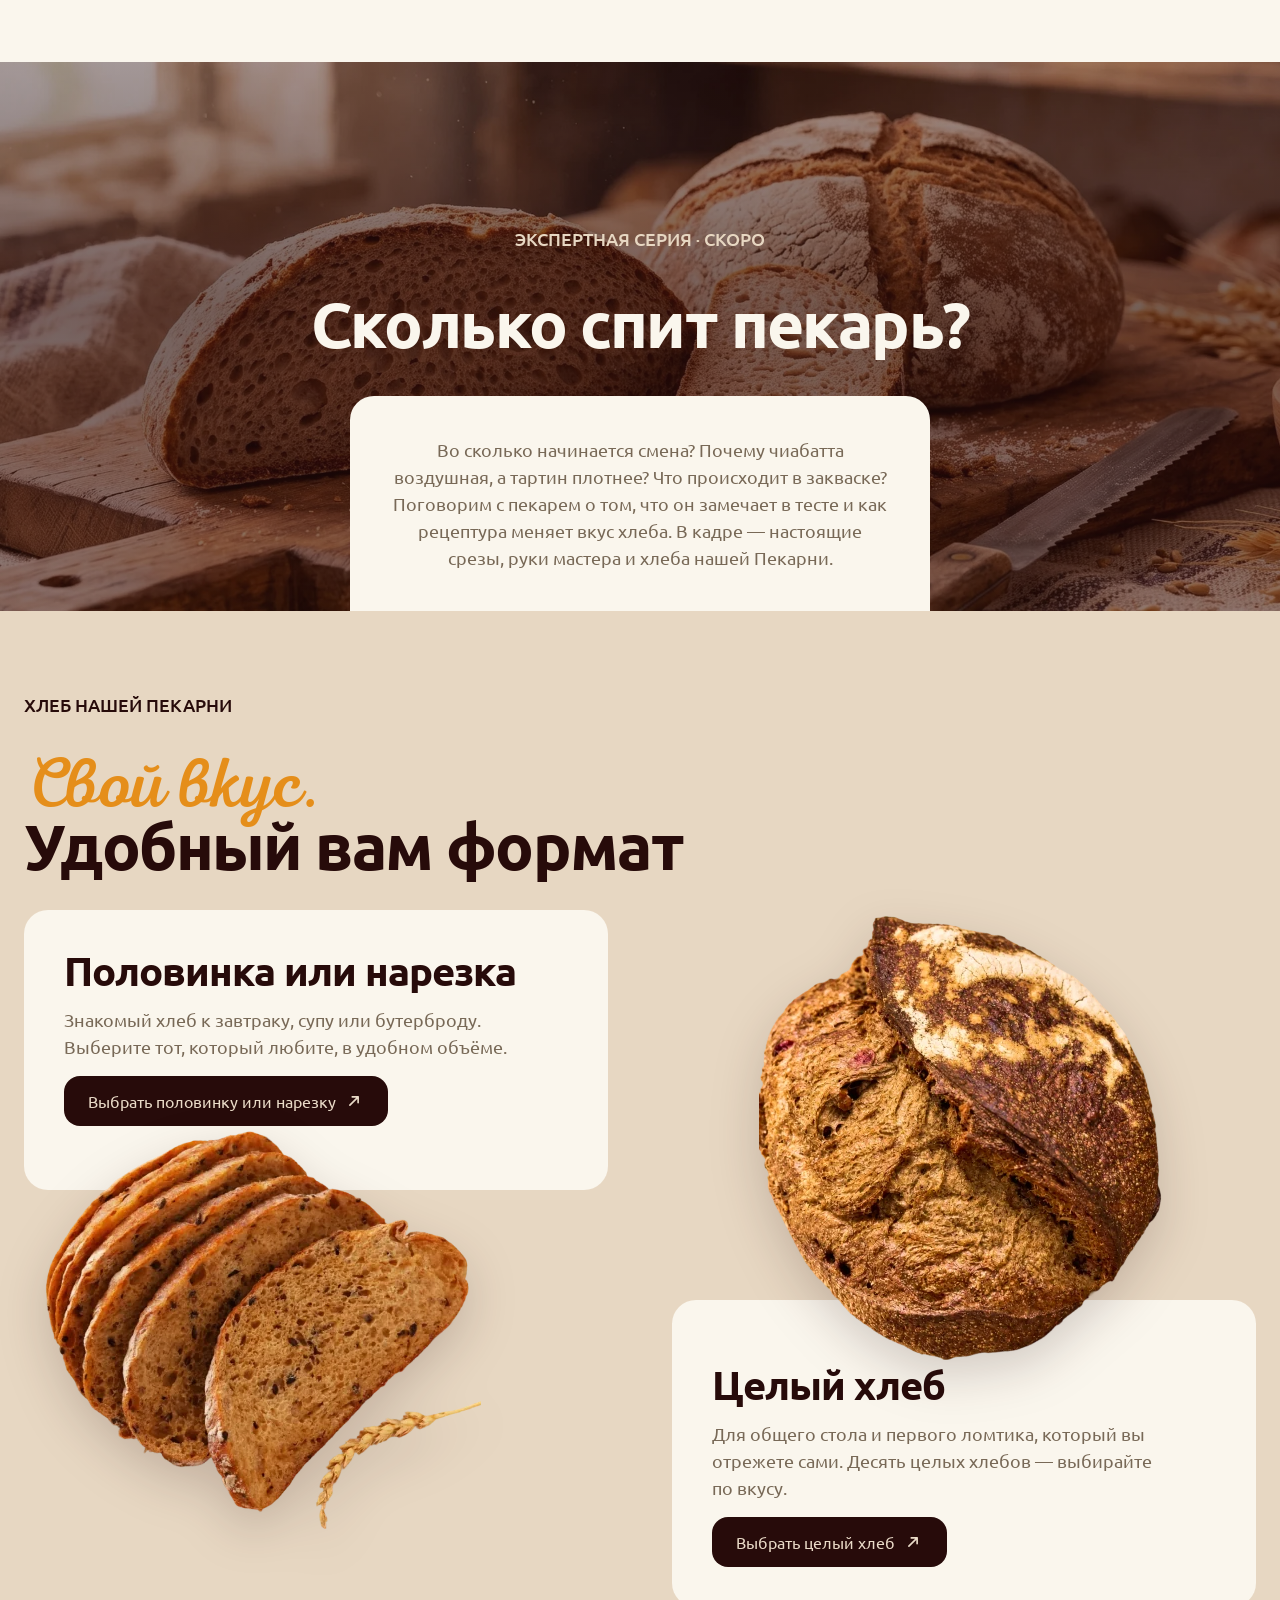
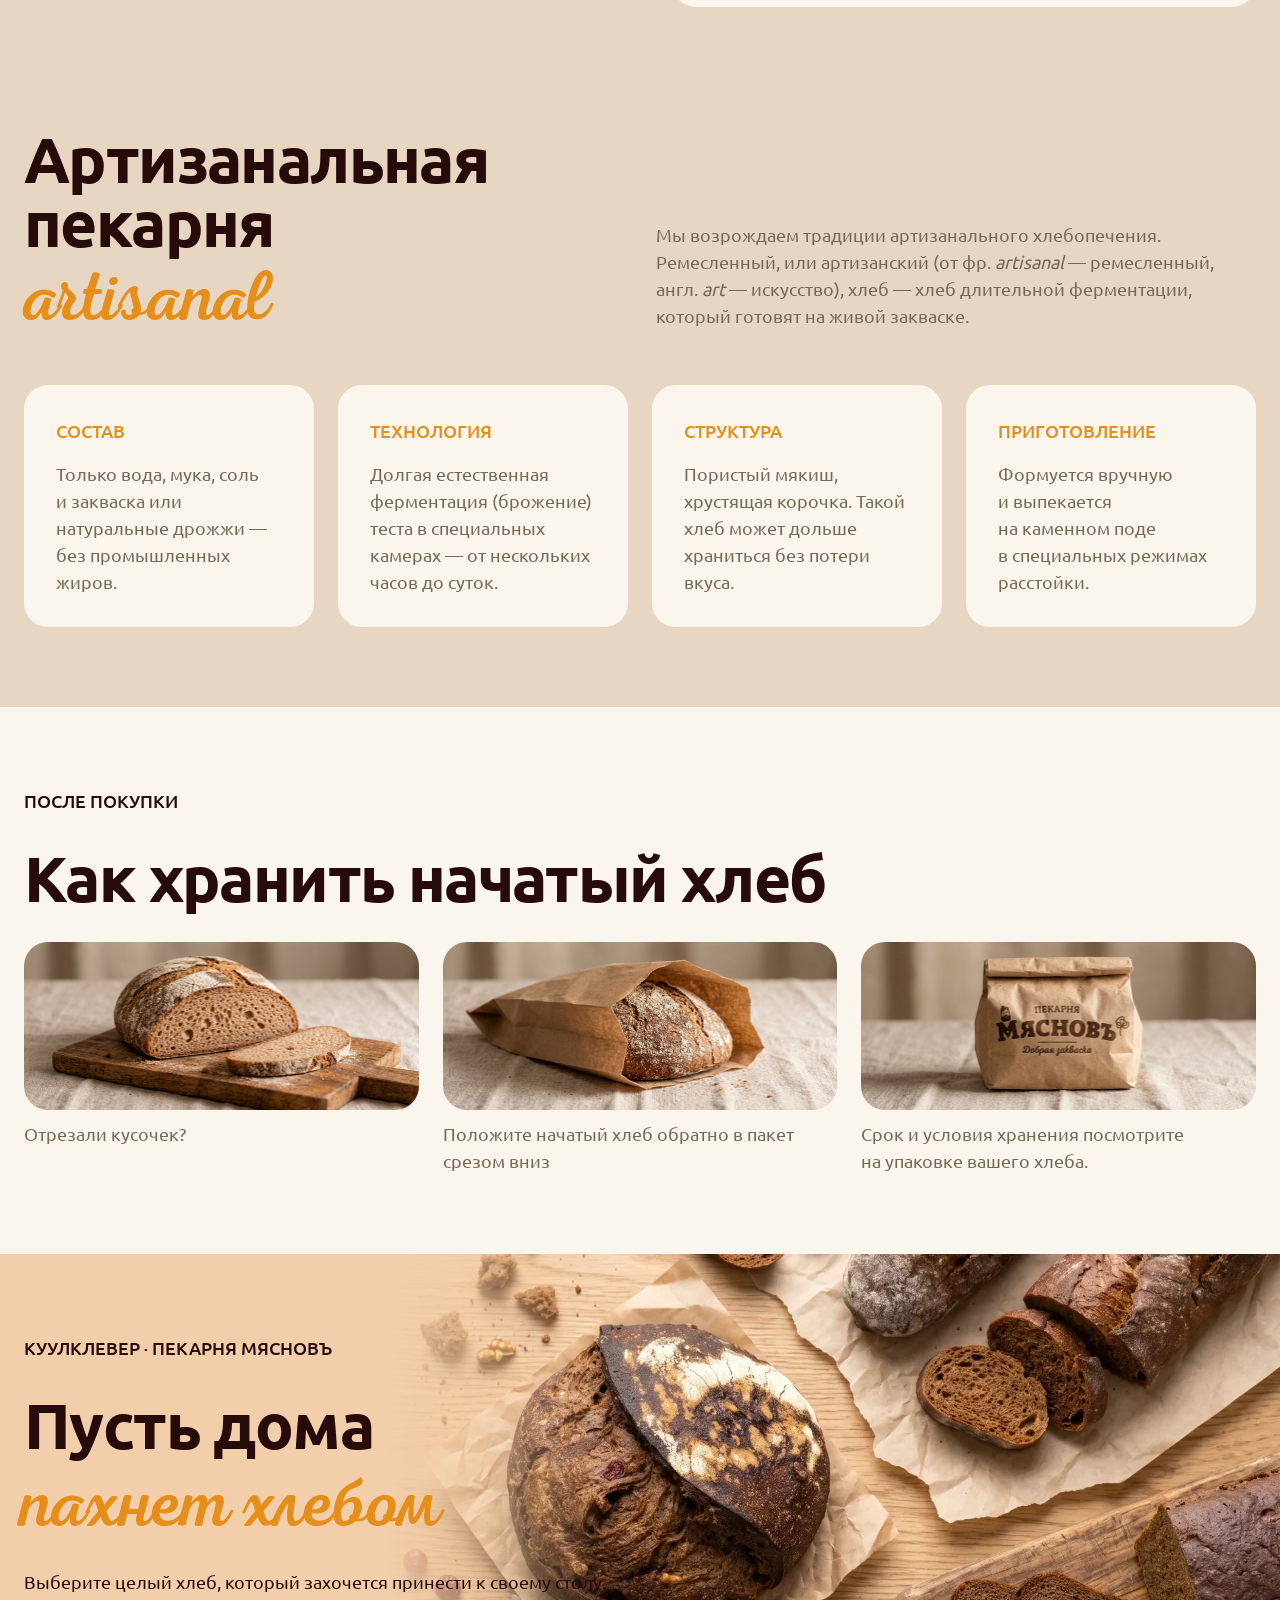
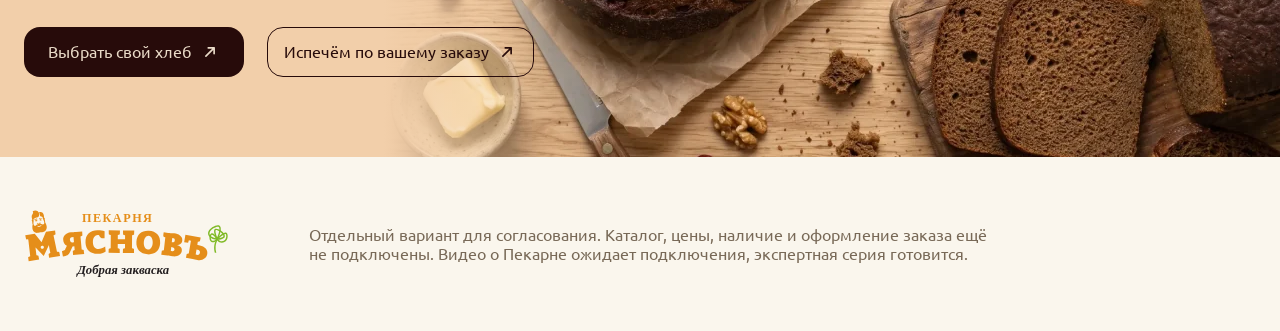
==== commit 01c72936: "v2: убран словарик (заварка, расстойка, каменный под) в блоке часов созревания Co-Authored-By: Claud" ====
--- a/v2/index.html
+++ b/v2/index.html
@@ -111,11 +111,6 @@
         <button type="button" data-h="24" data-eg="Итальянский домашний · С&nbsp;изюмом и&nbsp;черносливом · Французский багет · Чиабатта" aria-pressed="false">24 ч</button>
       </div>
       <p class="dial-eg" aria-live="polite">Выберите время</p>
-      <dl class="dial-dict">
-        <div><dt>Заварка</dt><dd>Ржаная мука, солод и&nbsp;пряности, залитые горячей водой. Хлеб получает насыщенный вкус и&nbsp;влажный мякиш.</dd></div>
-        <div><dt>Расстойка</dt><dd>Тесто выдерживают при комнатной температуре, и&nbsp;углекислый газ создаёт крупные поры.</dd></div>
-        <div><dt>Каменный под</dt><dd>Печь, которая повторяет старые каменные: корочка хрустит, внутри остаётся мягко.</dd></div>
-      </dl>
       <a class="ripen-link" href="https://www.coolclever.ru/blog/hlebnyj-kuulklever-slovar" target="_blank" rel="noopener"><span>Хлебный словарь КуулКлевер</span><svg class="ic" width="20" height="20" viewBox="0 0 20 20" aria-hidden="true"><path d="M14.1248 12.6011C13.6645 12.6011 13.2915 12.228 13.2915 11.7678L13.2914 7.8871L6.46446 14.7141C6.13902 15.0395 5.61138 15.0395 5.28595 14.7141C4.96051 14.3887 4.96051 13.861 5.28595 13.5356L12.1129 6.70859L8.23223 6.70859C7.77199 6.70859 7.39889 6.33549 7.39889 5.87526C7.39889 5.41502 7.77199 5.04192 8.23223 5.04192L14.1248 5.04192C14.3458 5.04192 14.5578 5.12972 14.714 5.286C14.8703 5.44228 14.9581 5.65424 14.9581 5.87525L14.9581 11.7678C14.9581 12.228 14.585 12.6011 14.1248 12.6011Z" fill="currentColor"/></svg></a>
     </div>
   </div>
--- a/v2/styles.css
+++ b/v2/styles.css
@@ -166,7 +166,7 @@
 .dial-hand{transform-origin:120px 120px}
 .dial-hand path,.dial-hand circle{fill:var(--ink)}
 .dial-hub{fill:var(--orange)}.dial-hub2{fill:var(--paper)}
-.seg{display:inline-grid;grid-auto-flow:column;grid-auto-columns:minmax(0,1fr);padding:4px;border-radius:16px;background:var(--sand)}
+.seg{display:inline-grid;grid-auto-flow:column;grid-auto-columns:minmax(0,1fr);padding:4px;border-radius:16px;background:#FAF6ED}
 .seg button{display:flex;align-items:center;justify-content:center;min-width:96px;min-height:50px;padding:0 20px;border:0;border-radius:12px;background:none;color:var(--muted);font:500 18px/1 var(--sans);cursor:pointer;transition:background .25s,color .25s}
 .seg button:hover{color:var(--ink)}
 .seg button[aria-pressed=true]{background:var(--orange);color:var(--ink)}
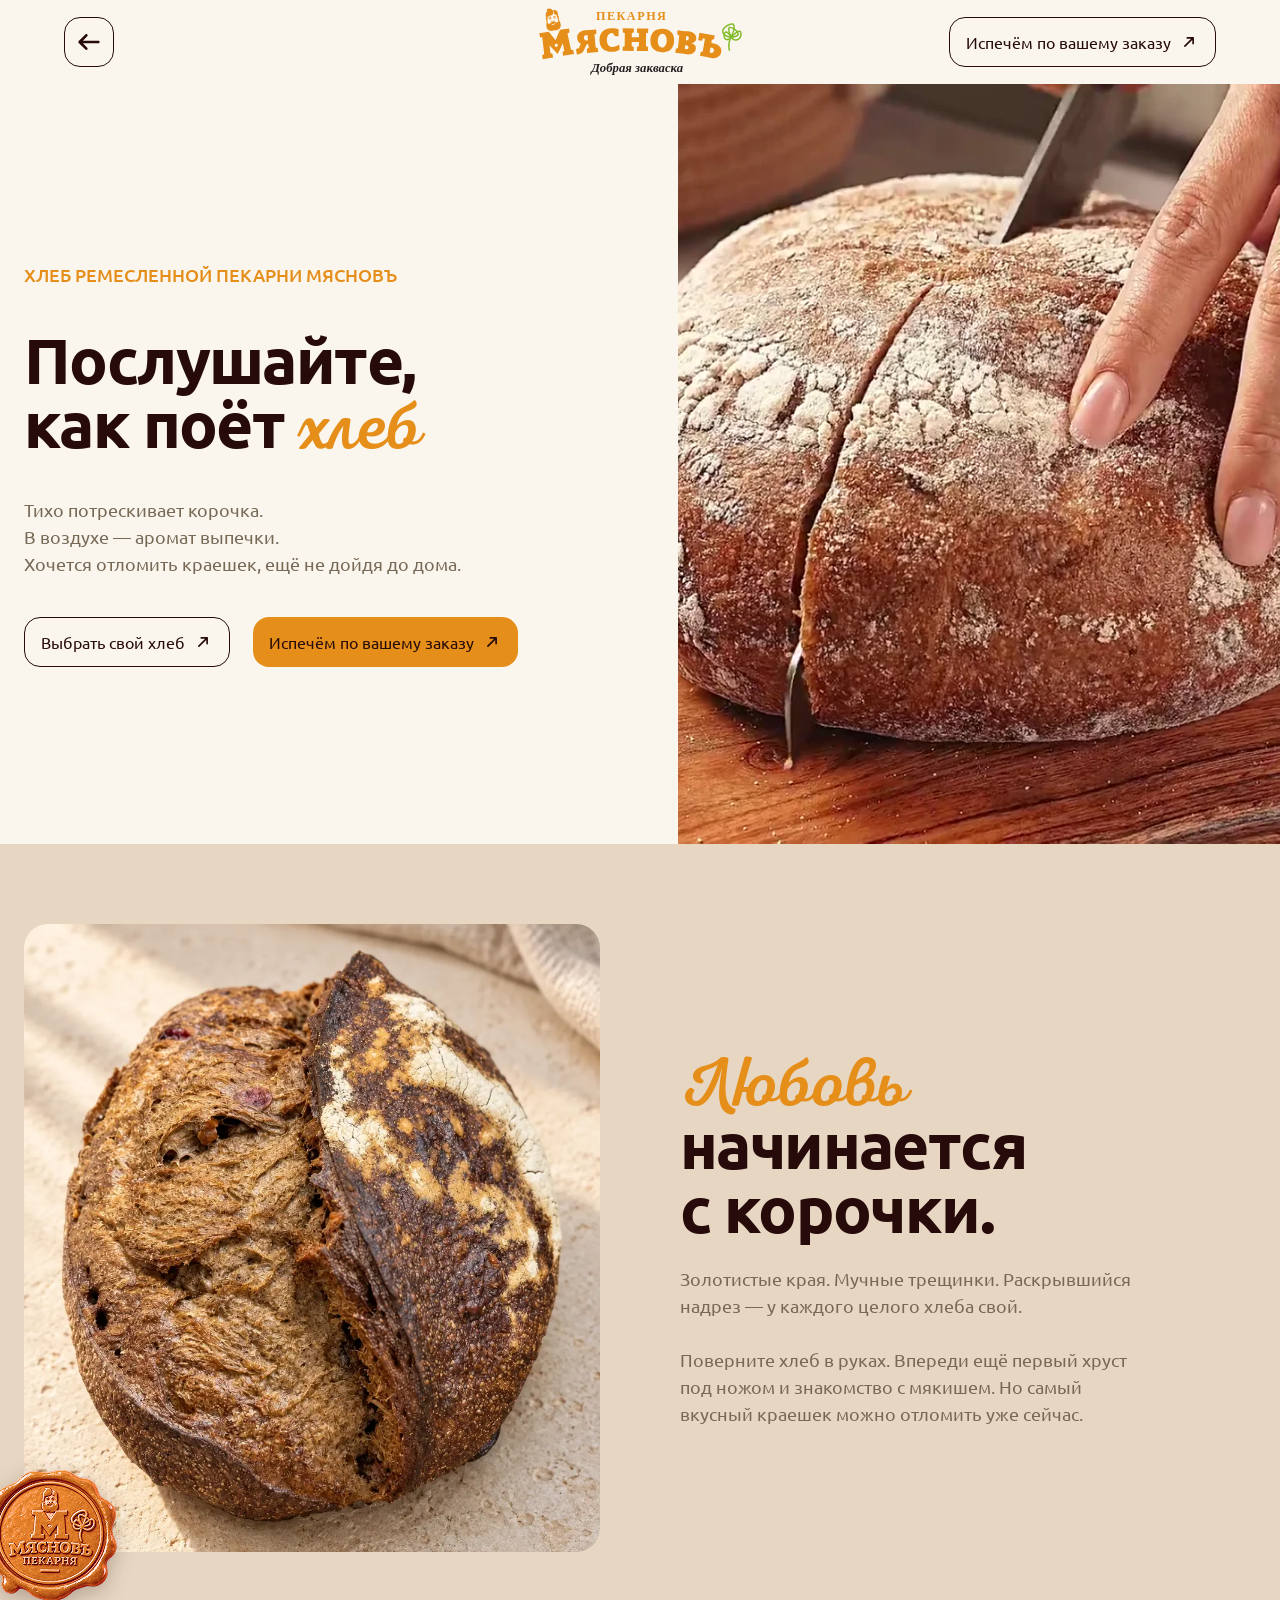
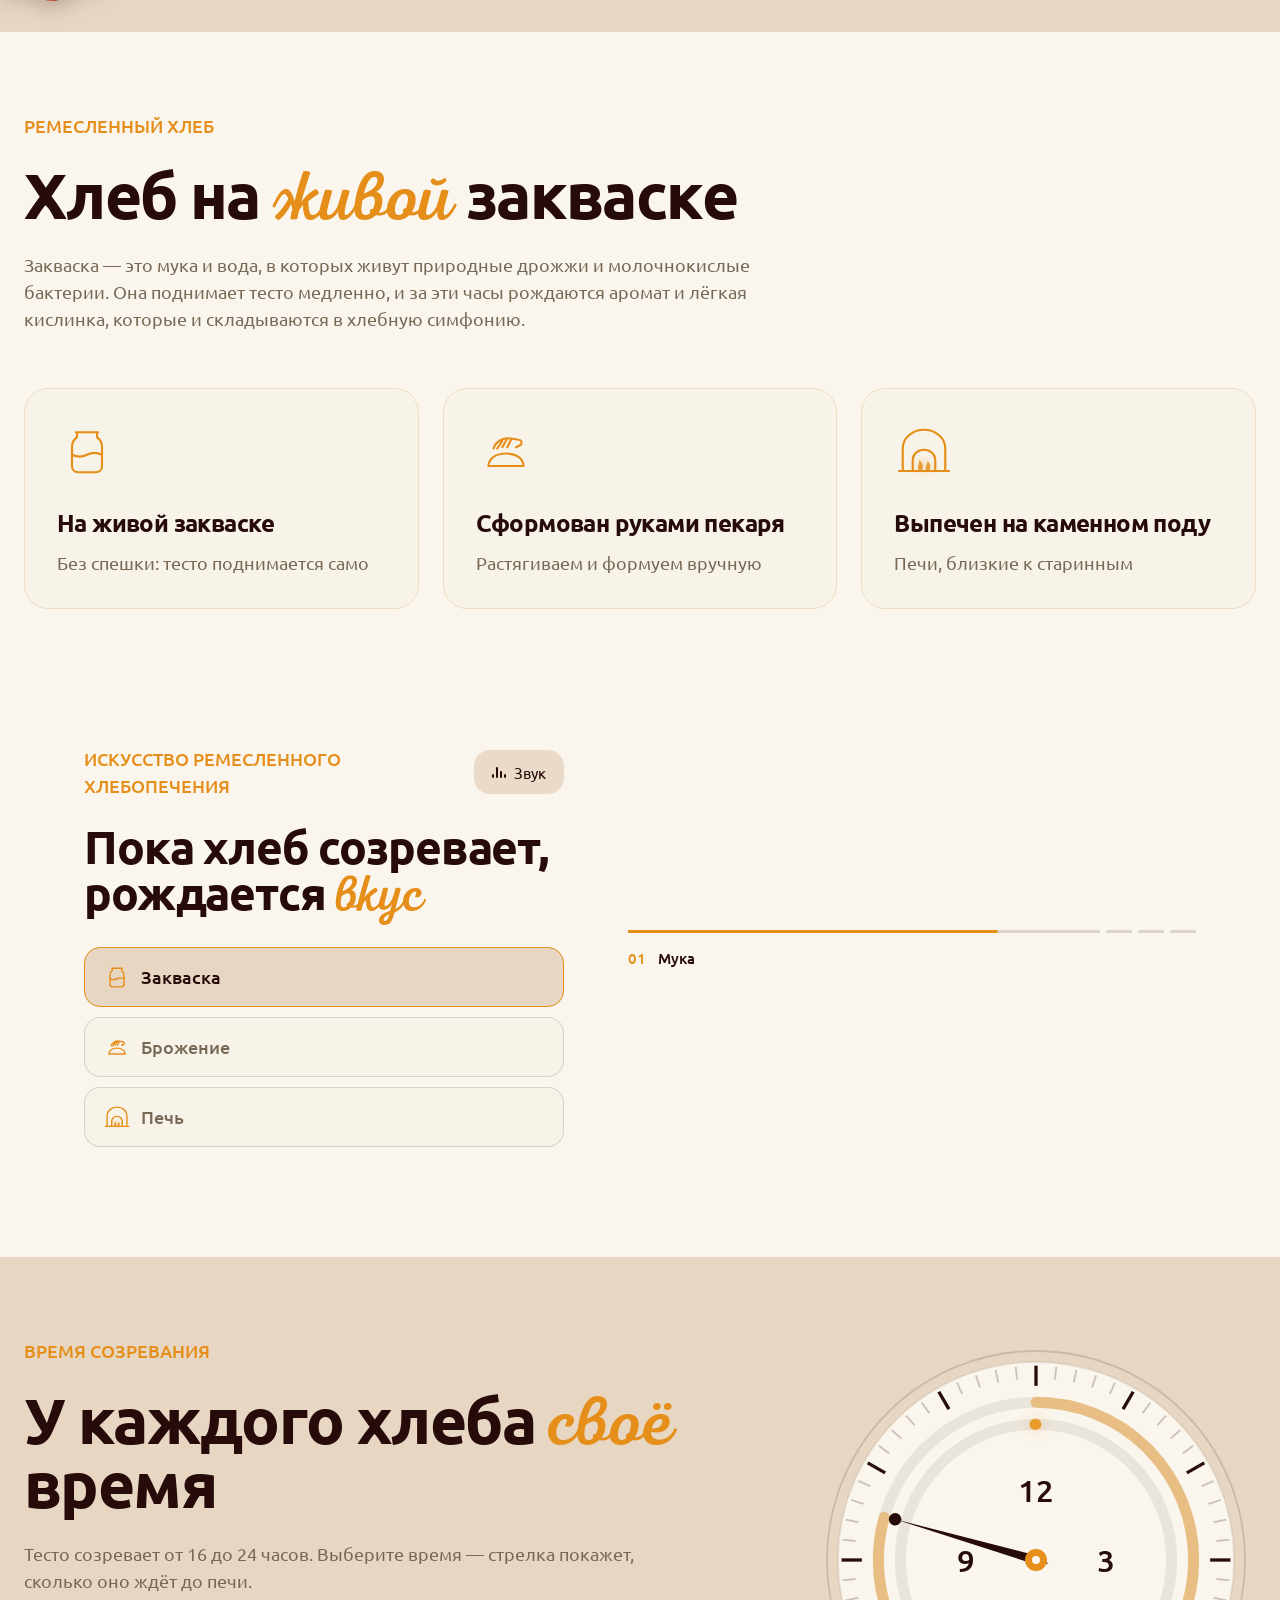
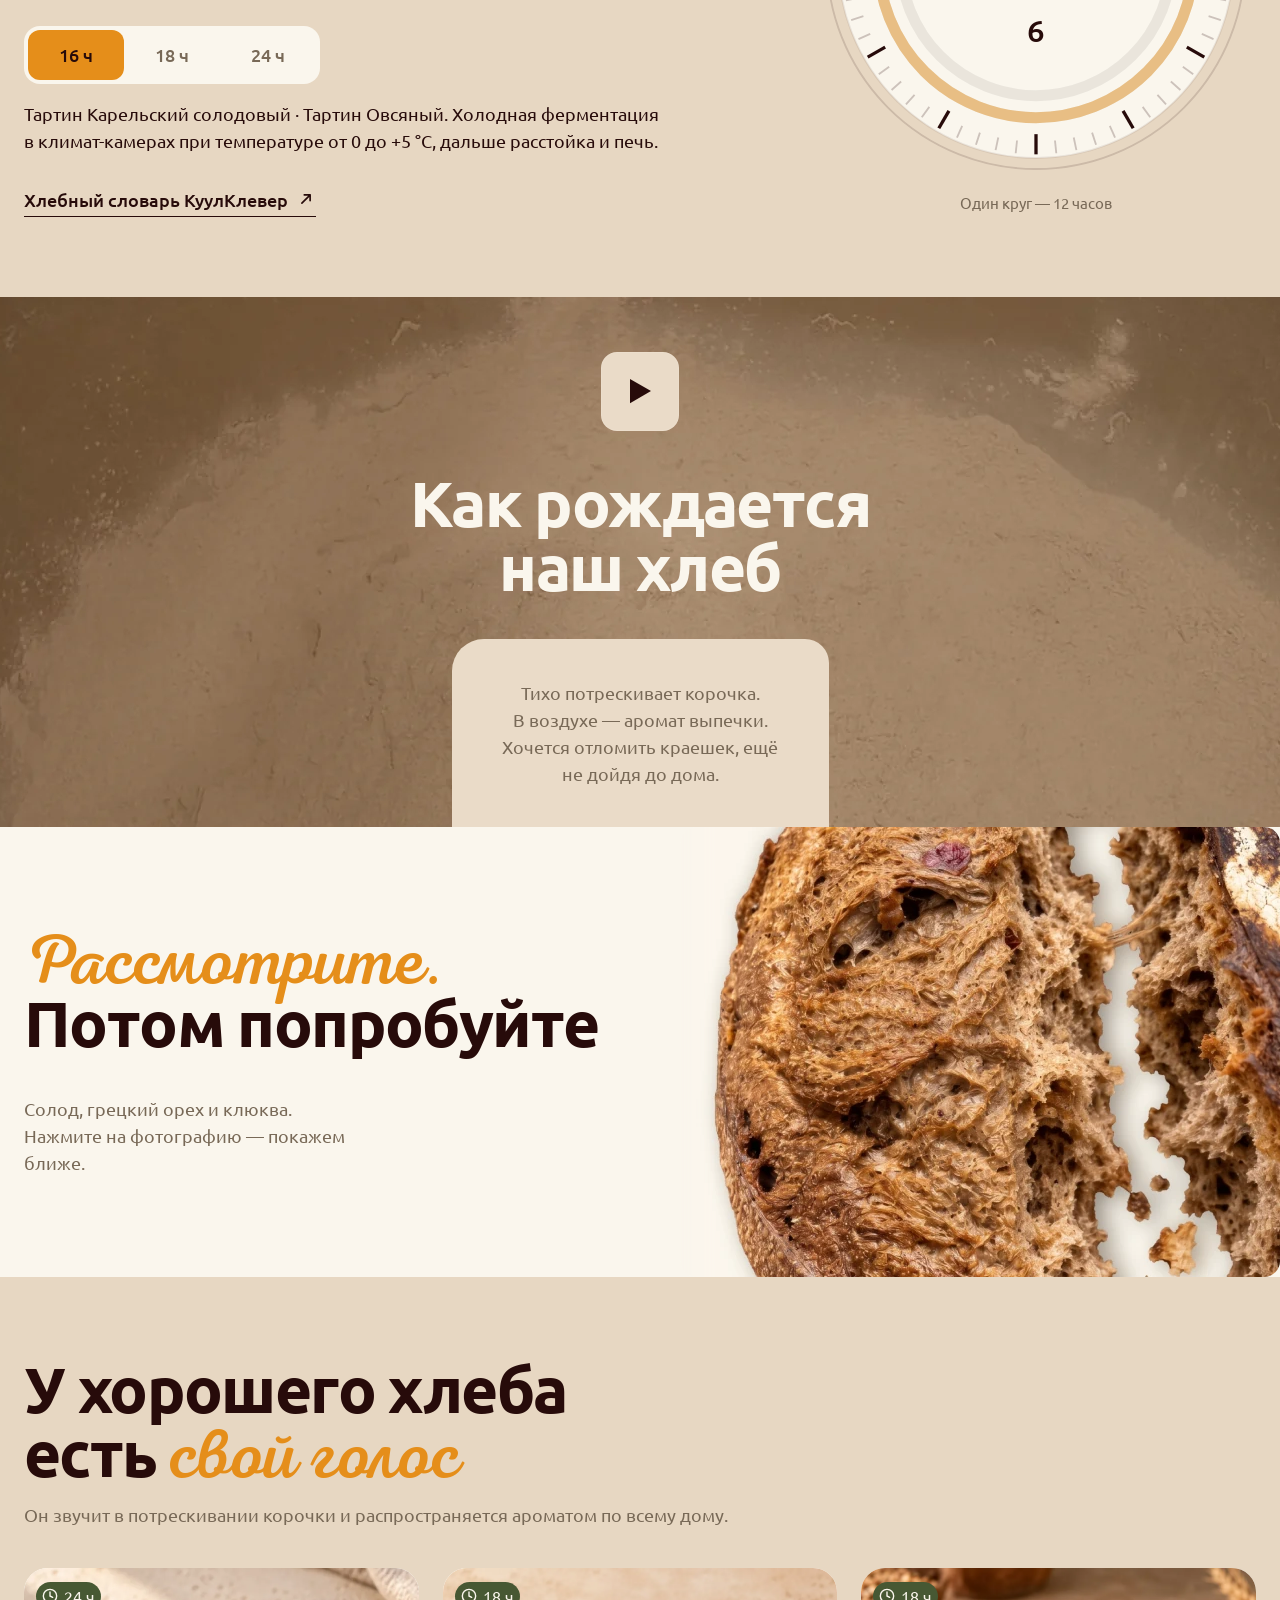
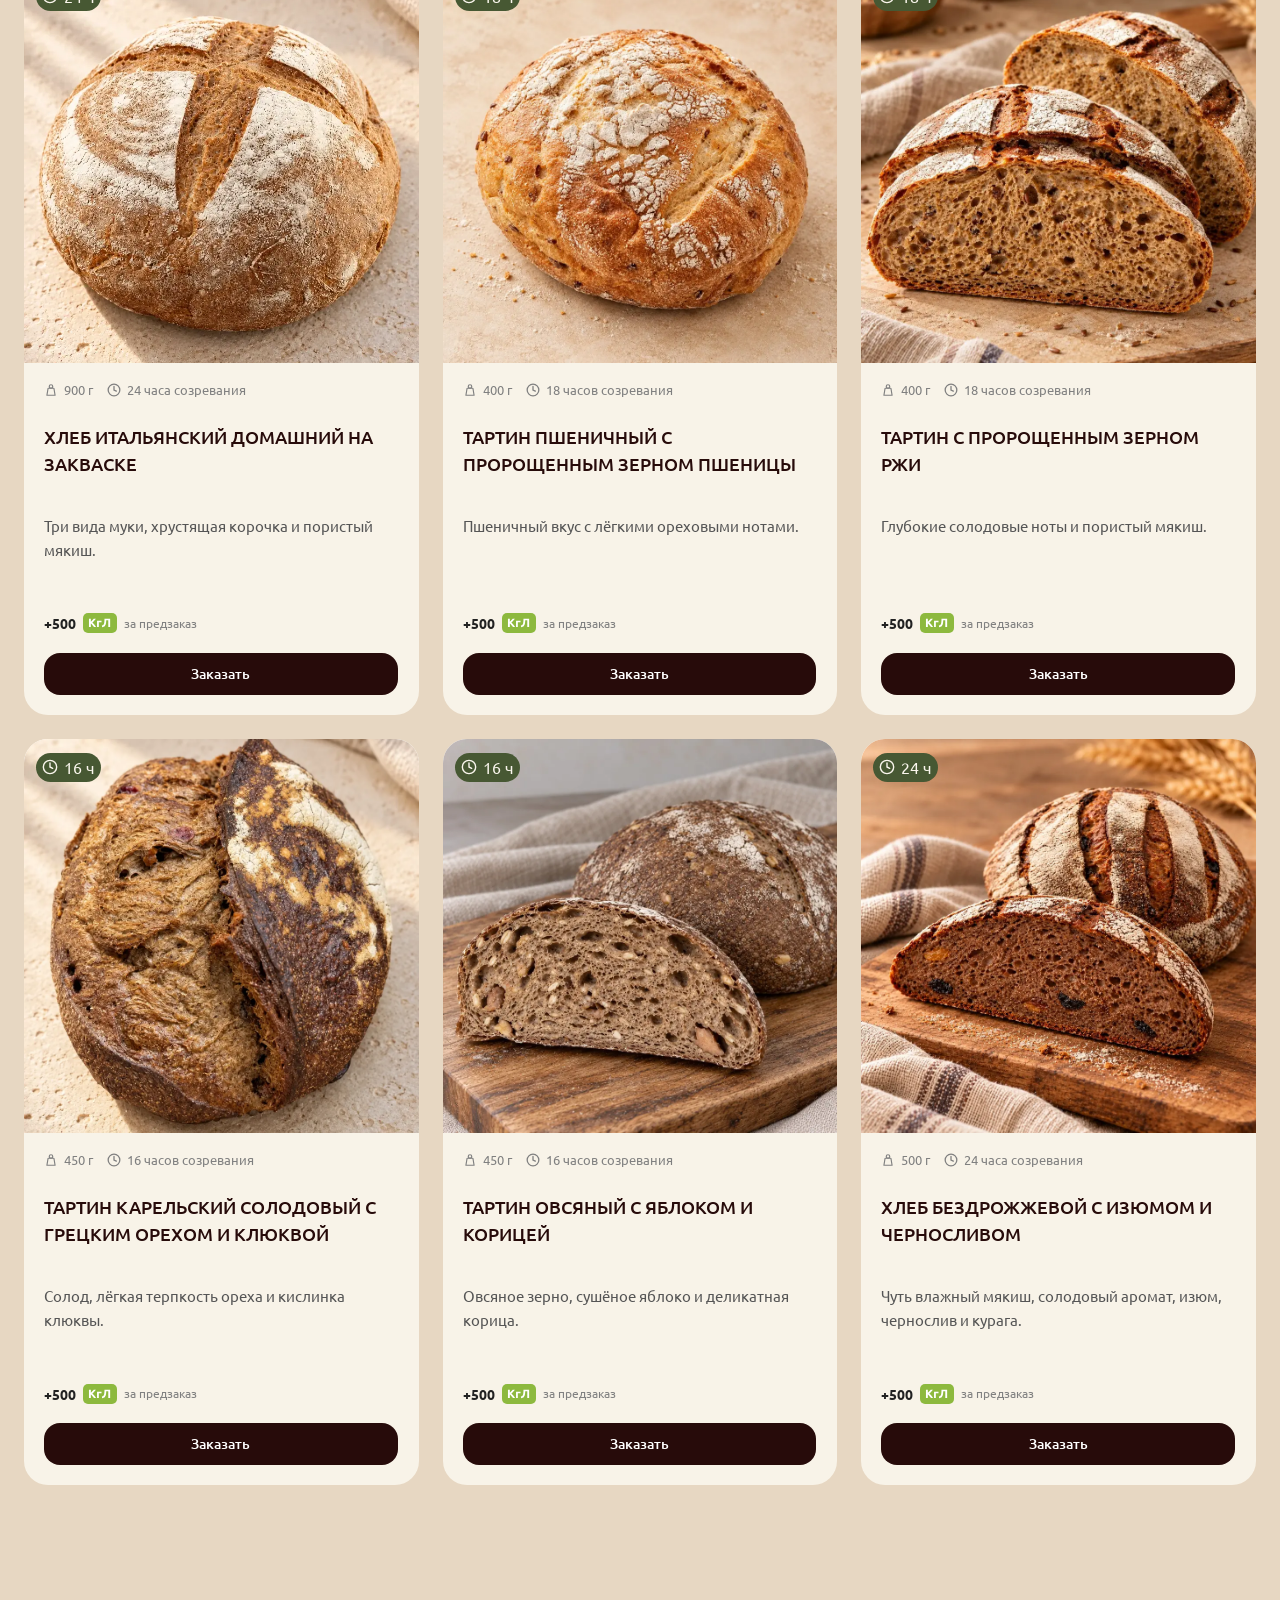
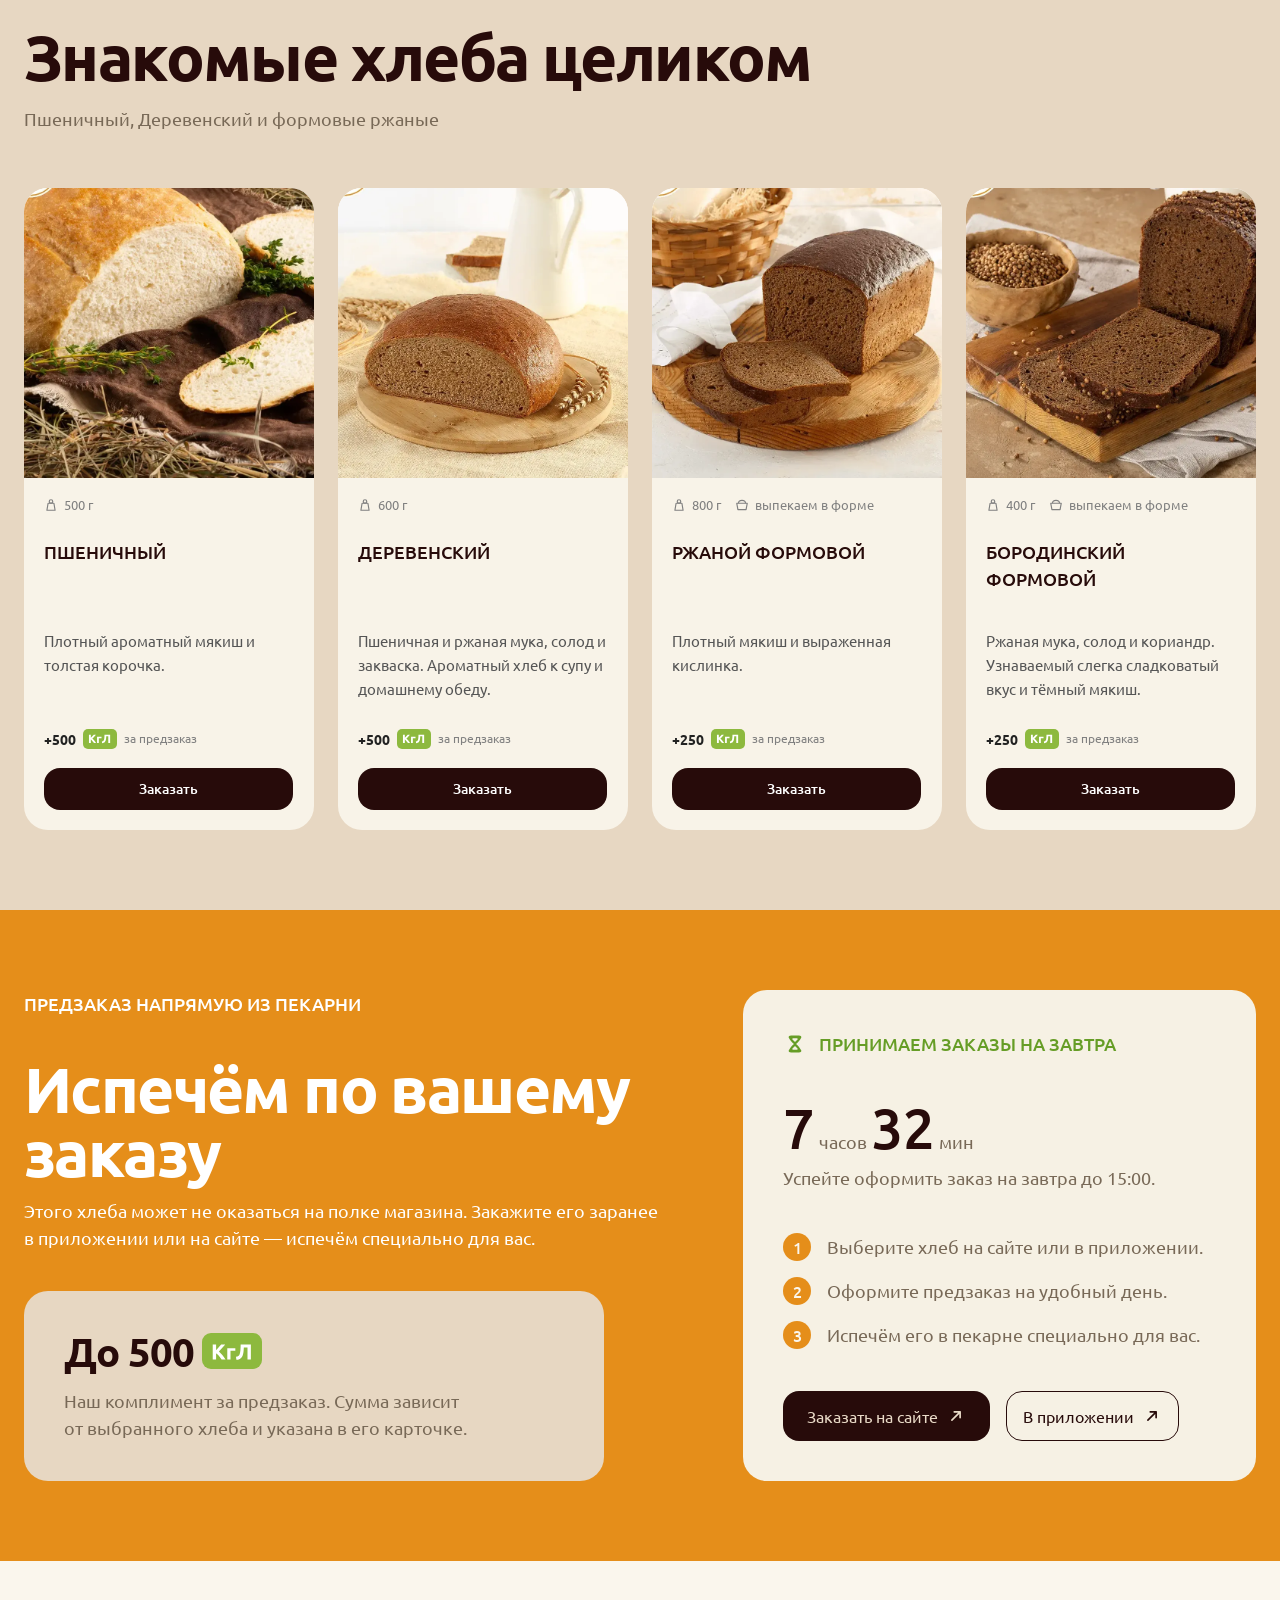
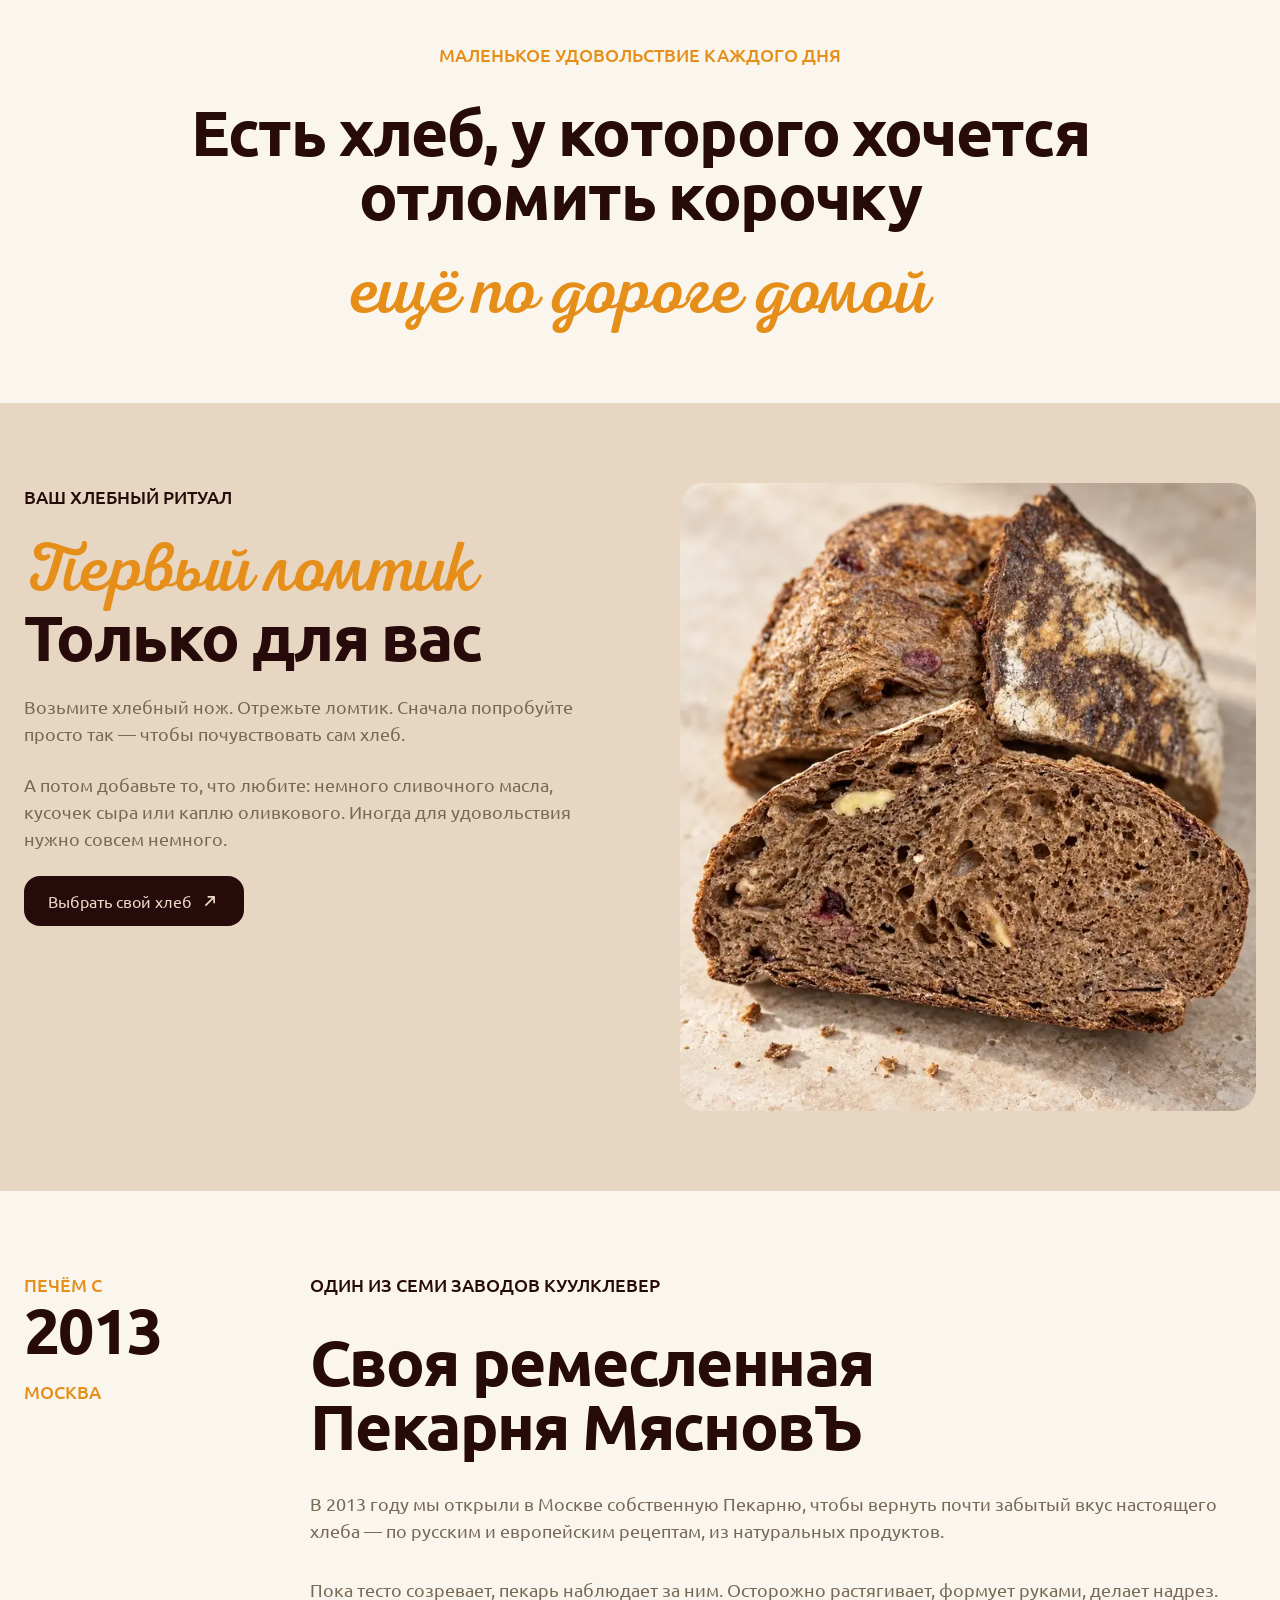
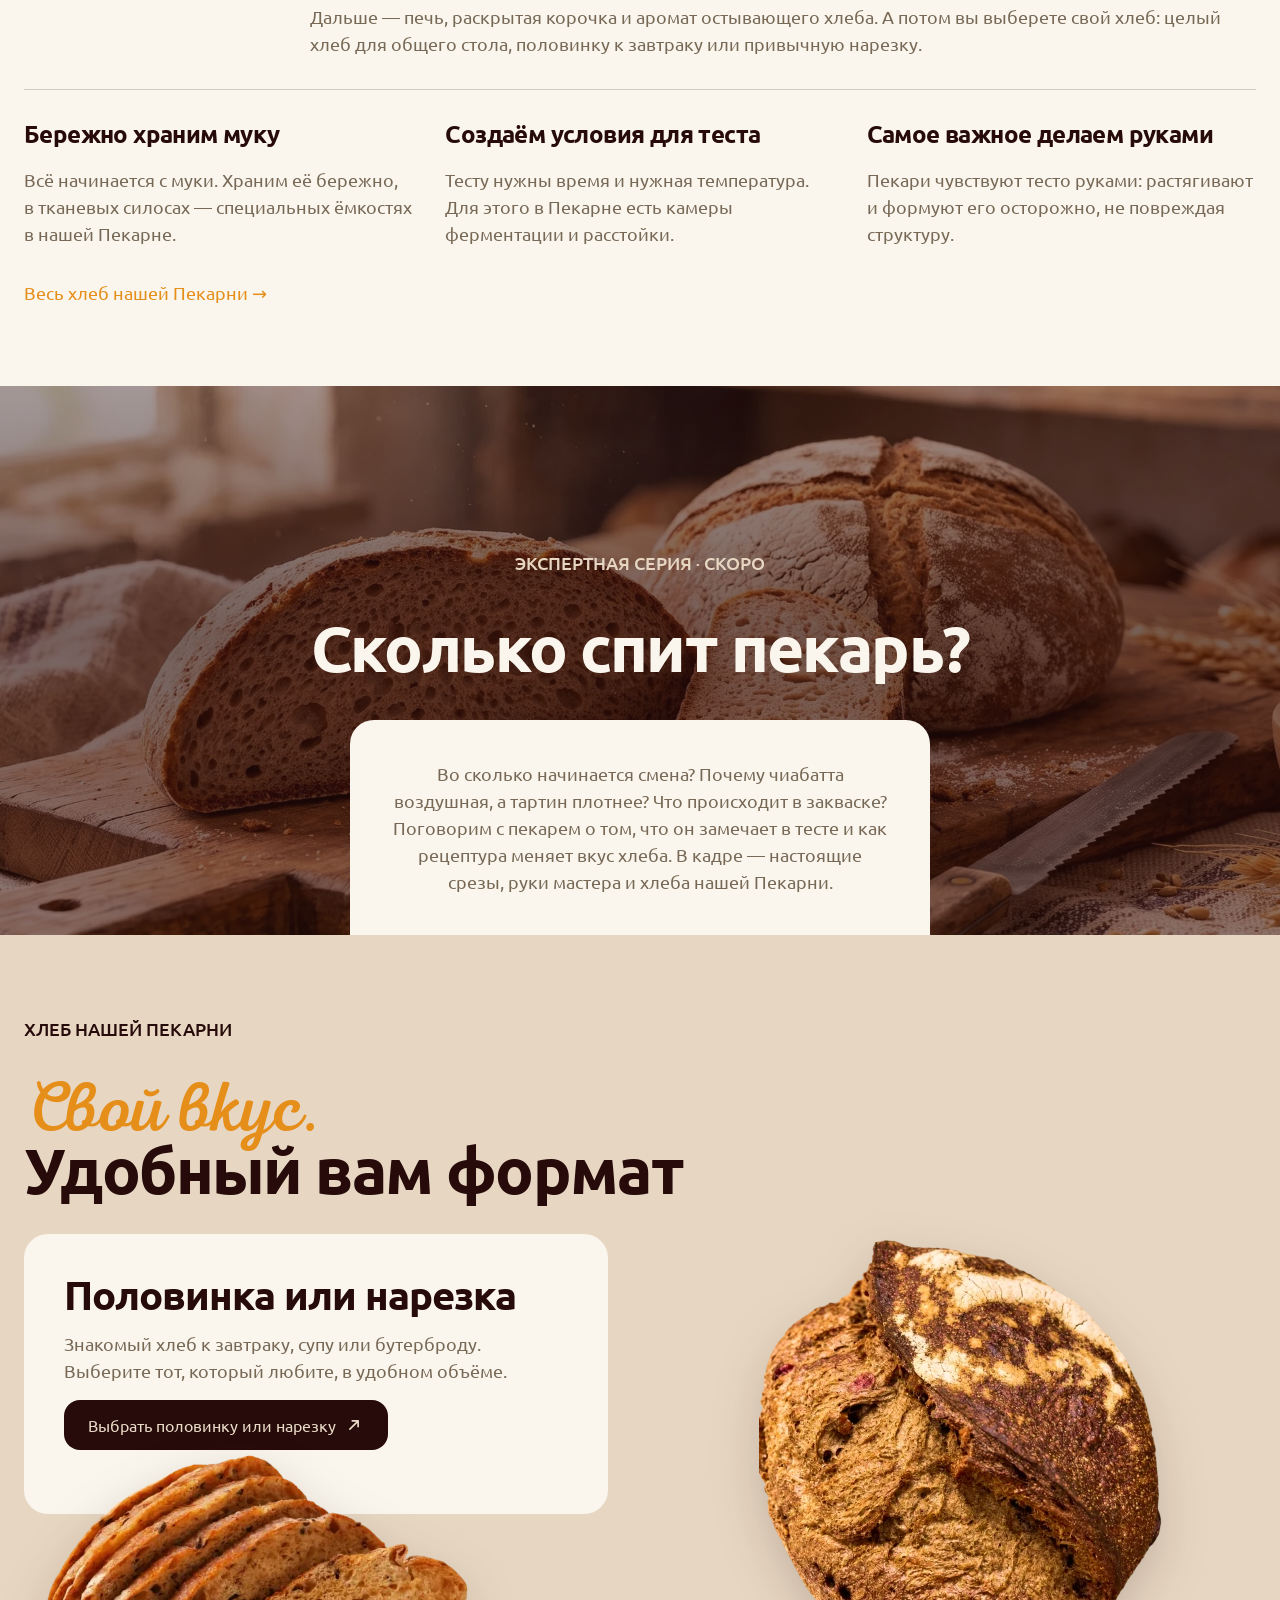
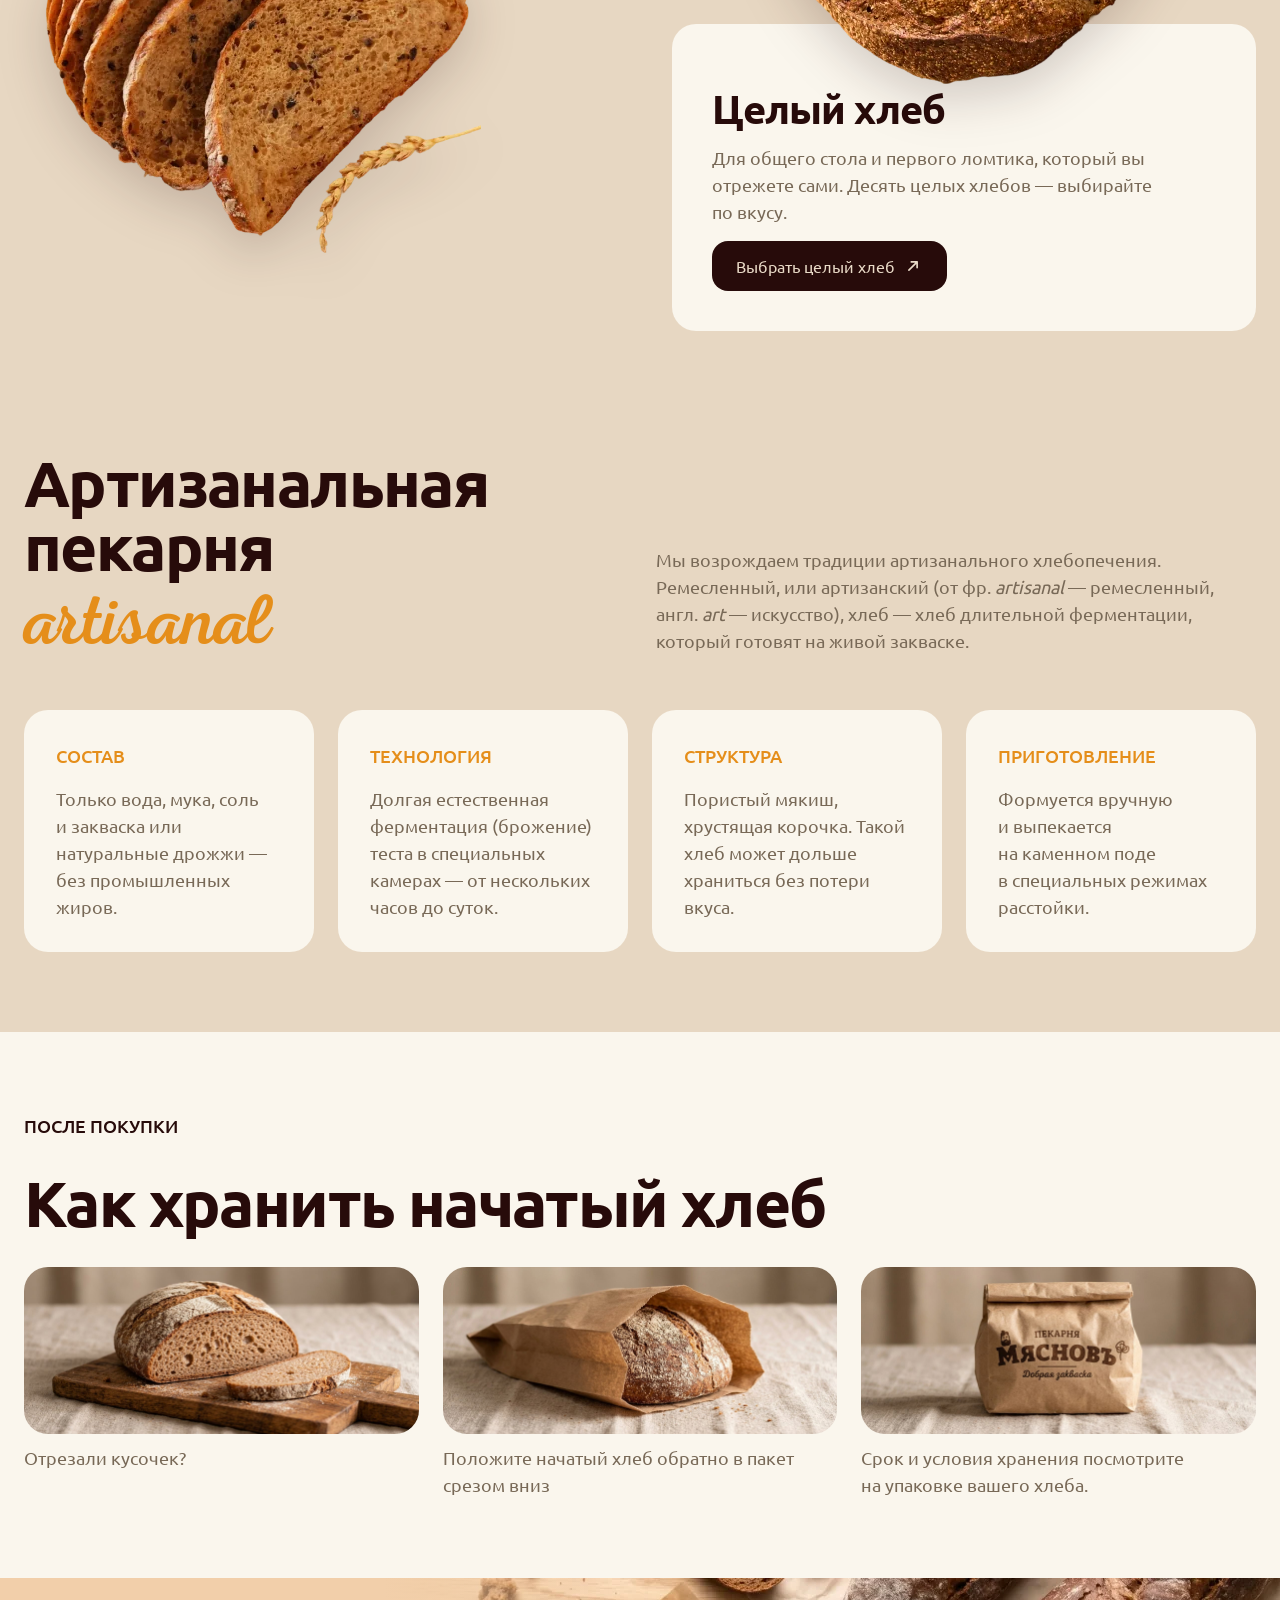
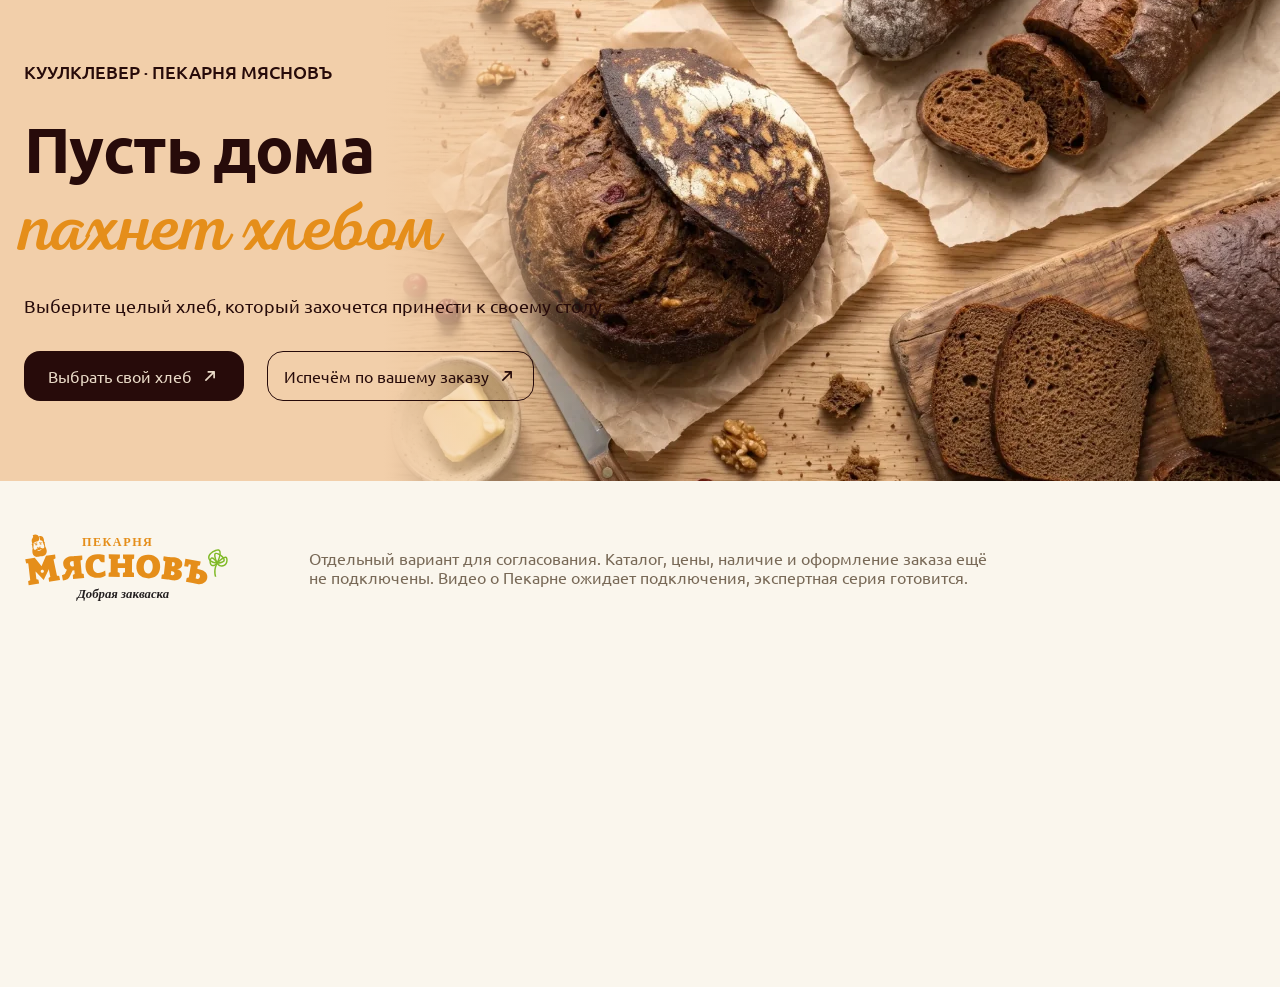
==== commit 80127918: "v2: блок «Хлеб на живой закваске» после «Любовь начинается с корочки» Светлый стиль лендинга: заголо" ====
--- a/v2/index.html
+++ b/v2/index.html
@@ -71,6 +71,22 @@
         </div>
       </div>
     </div>
+  </div>
+</section>
+
+<!-- 02a · Хлеб на живой закваске -->
+<section class="sec sec--paper sour" id="sourdough" aria-labelledby="h-sour">
+  <div class="wrap">
+    <div class="sour-head reveal">
+      <div class="eyebrow eyebrow--orange">Ремесленный хлеб</div>
+      <h2 id="h-sour" class="h-xl">Хлеб на&nbsp;<em class="script">живой</em> закваске</h2>
+      <p class="lead">Закваска — это мука и&nbsp;вода, в&nbsp;которых живут природные дрожжи и&nbsp;молочнокислые бактерии. Она поднимает тесто медленно, и&nbsp;за&nbsp;эти часы рождаются аромат и&nbsp;лёгкая кислинка, которые и&nbsp;складываются в&nbsp;хлебную симфонию.</p>
+    </div>
+    <ul class="pillars">
+      <li class="reveal"><svg class="ico ico-jar" viewBox="0 0 48 48" aria-hidden="true"><path d="M15 9h18M16 9v4c-3 2-4 5-4 8v15c0 3 2 5 5 5h14c3 0 5-2 5-5V21c0-3-1-6-4-8V9"/><path d="M12 27c4 2 8 2 12 0s8-2 12 0"/><circle class="b b1" cx="20" cy="34" r="1.6"/><circle class="b b2" cx="27" cy="36" r="1.2"/><circle class="b b3" cx="31" cy="32" r="1.4"/></svg><h3>На&nbsp;живой закваске</h3><p>Без спешки: тесто поднимается само</p></li>
+      <li class="reveal"><svg class="ico ico-hand" viewBox="0 0 48 48" aria-hidden="true"><path class="dough" d="M10 36c0-6 6-10 14-10s14 4 14 10Z"/><path class="palm" d="M14 22c2-6 8-9 14-8l6 1c2 0 3 2 2 4l-4 2M17 22l4-6M21 21l4-7M25 21l3-6"/></svg><h3>Сформован руками пекаря</h3><p>Растягиваем и&nbsp;формуем вручную</p></li>
+      <li class="reveal"><svg class="ico ico-oven" viewBox="0 0 48 48" aria-hidden="true"><path d="M7 40V22a17 15 0 0 1 34 0v18Z M4 40h40"/><path d="M15 40v-9a9 8 0 0 1 18 0v9"/><path class="fl fl1" d="M20 40c-2-4 1-6 0-9 3 2 4 6 2 9Z"/><path class="fl fl2" d="M26 40c-2-3 1-6 1-8 2 2 3 5 1 8Z"/></svg><h3>Выпечен на&nbsp;каменном поду</h3><p>Печи, близкие к&nbsp;старинным</p></li>
+    </ul>
   </div>
 </section>
 
--- a/v2/styles.css
+++ b/v2/styles.css
@@ -114,6 +114,29 @@
 .crust-photo{width:100%;height:100%;object-fit:cover;object-position:center 40%;border-radius:24px}
 .seal{position:absolute;left:-41px;bottom:-52px;width:134px;height:136px;filter:drop-shadow(0 6px 10px rgba(39,11,10,.25))}
 .crust-copy{display:flex;flex-direction:column;gap:48px}
+
+/* 02a · Хлеб на живой закваске — три принципа с анимированными иконками */
+.sour-head{display:flex;flex-direction:column;gap:24px;max-width:760px}
+.pillars{display:grid;grid-template-columns:repeat(3,1fr);gap:24px;margin-top:56px}
+.pillars li{display:flex;flex-direction:column;gap:12px;padding:32px;border-radius:24px;background:var(--card);border:1px solid var(--chip-line)}
+.pillars h3{margin-top:16px;font:700 24px/1.15 var(--sans);letter-spacing:-.025em;color:var(--ink)}
+.pillars p{color:var(--muted)}
+.ico{width:60px;height:60px;fill:none;stroke:var(--orange);stroke-width:1.7;stroke-linecap:round;stroke-linejoin:round;overflow:visible}
+.ico .b{fill:var(--orange);stroke:none;opacity:0;transform-box:fill-box;transform-origin:center}
+.ico-hand .palm,.ico-hand .dough{transform-box:fill-box;transform-origin:50% 100%}
+.ico-oven .fl{fill:var(--orange);stroke:none;transform-box:fill-box;transform-origin:50% 100%;opacity:.85}
+.pillars .in .ico-jar .b{animation:bub2 2.6s ease-in infinite}
+.pillars .in .ico-jar .b2{animation-delay:.8s}.pillars .in .ico-jar .b3{animation-delay:1.6s}
+.pillars .in .ico-jar path:nth-child(2){animation:wave 2.4s ease-in-out infinite alternate}
+.pillars .in .ico-hand .palm{animation:press2 2.4s var(--ease) infinite}
+.pillars .in .ico-hand .dough{animation:squash2 2.4s var(--ease) infinite}
+.pillars .in .ico-oven .fl{animation:flick2 .8s ease-in-out infinite alternate;filter:drop-shadow(0 0 4px rgba(229,142,26,.6))}
+.pillars .in .ico-oven .fl2{animation-duration:1s;animation-delay:-.3s}
+@keyframes bub2{0%{opacity:0;transform:translateY(2px) scale(.6)}25%{opacity:1}100%{opacity:0;transform:translateY(-22px) scale(1.7)}}
+@keyframes wave{to{transform:translateY(-2.5px)}}
+@keyframes press2{0%,100%{transform:translateY(-3px) rotate(-3deg)}45%{transform:translateY(8px) rotate(2deg)}}
+@keyframes squash2{0%,100%{transform:scale(1)}45%{transform:scale(1.16,.74)}}
+@keyframes flick2{from{transform:scaleY(.55);opacity:.7}to{transform:scaleY(1.3) skewX(-5deg);opacity:1}}
 
 /* 03 · Процесс — блок из process-v2.css, перекрашенный по макету варианта 2 */
 .pv2{width:100%;max-width:none;zoom:1;background:var(--paper);--pv-paper:var(--paper);--pv-raw:#b7a593;--pv-text:var(--muted);--pv-green:var(--orange);--pv-lime:#ffad3f;font-family:var(--sans)}
@@ -392,6 +415,11 @@
   .look-copy{gap:20px;margin-bottom:32px}
   .look-photo{position:relative;width:100%;aspect-ratio:760/450}
   .principles{grid-template-columns:1fr;gap:28px}
+  .pillars{grid-template-columns:1fr;gap:16px;margin-top:40px}
+  .pillars li{flex-direction:row;flex-wrap:wrap;align-items:center;column-gap:20px;padding:24px}
+  .pillars li .ico{width:48px;height:48px}
+  .pillars h3{margin:0;flex:1 1 0}
+  .pillars p{flex-basis:100%}
   .ripen-grid{grid-template-columns:1fr;grid-template-areas:"copy" "dial" "pick";row-gap:32px}
   .dial{width:min(80vw,360px)}
   .final::before{background:linear-gradient(90deg,#F2CFAA 0%,rgba(242,207,170,.85) 45%,rgba(231,215,194,0) 75%)}
@@ -529,6 +557,7 @@
   .foot-brand{padding:8px 0}
 }
 @media (prefers-reduced-motion:reduce){
+  .pillars .ico *{animation:none!important}
   html{scroll-behavior:auto}
   .reveal{opacity:1;transform:none;transition:none}
 }
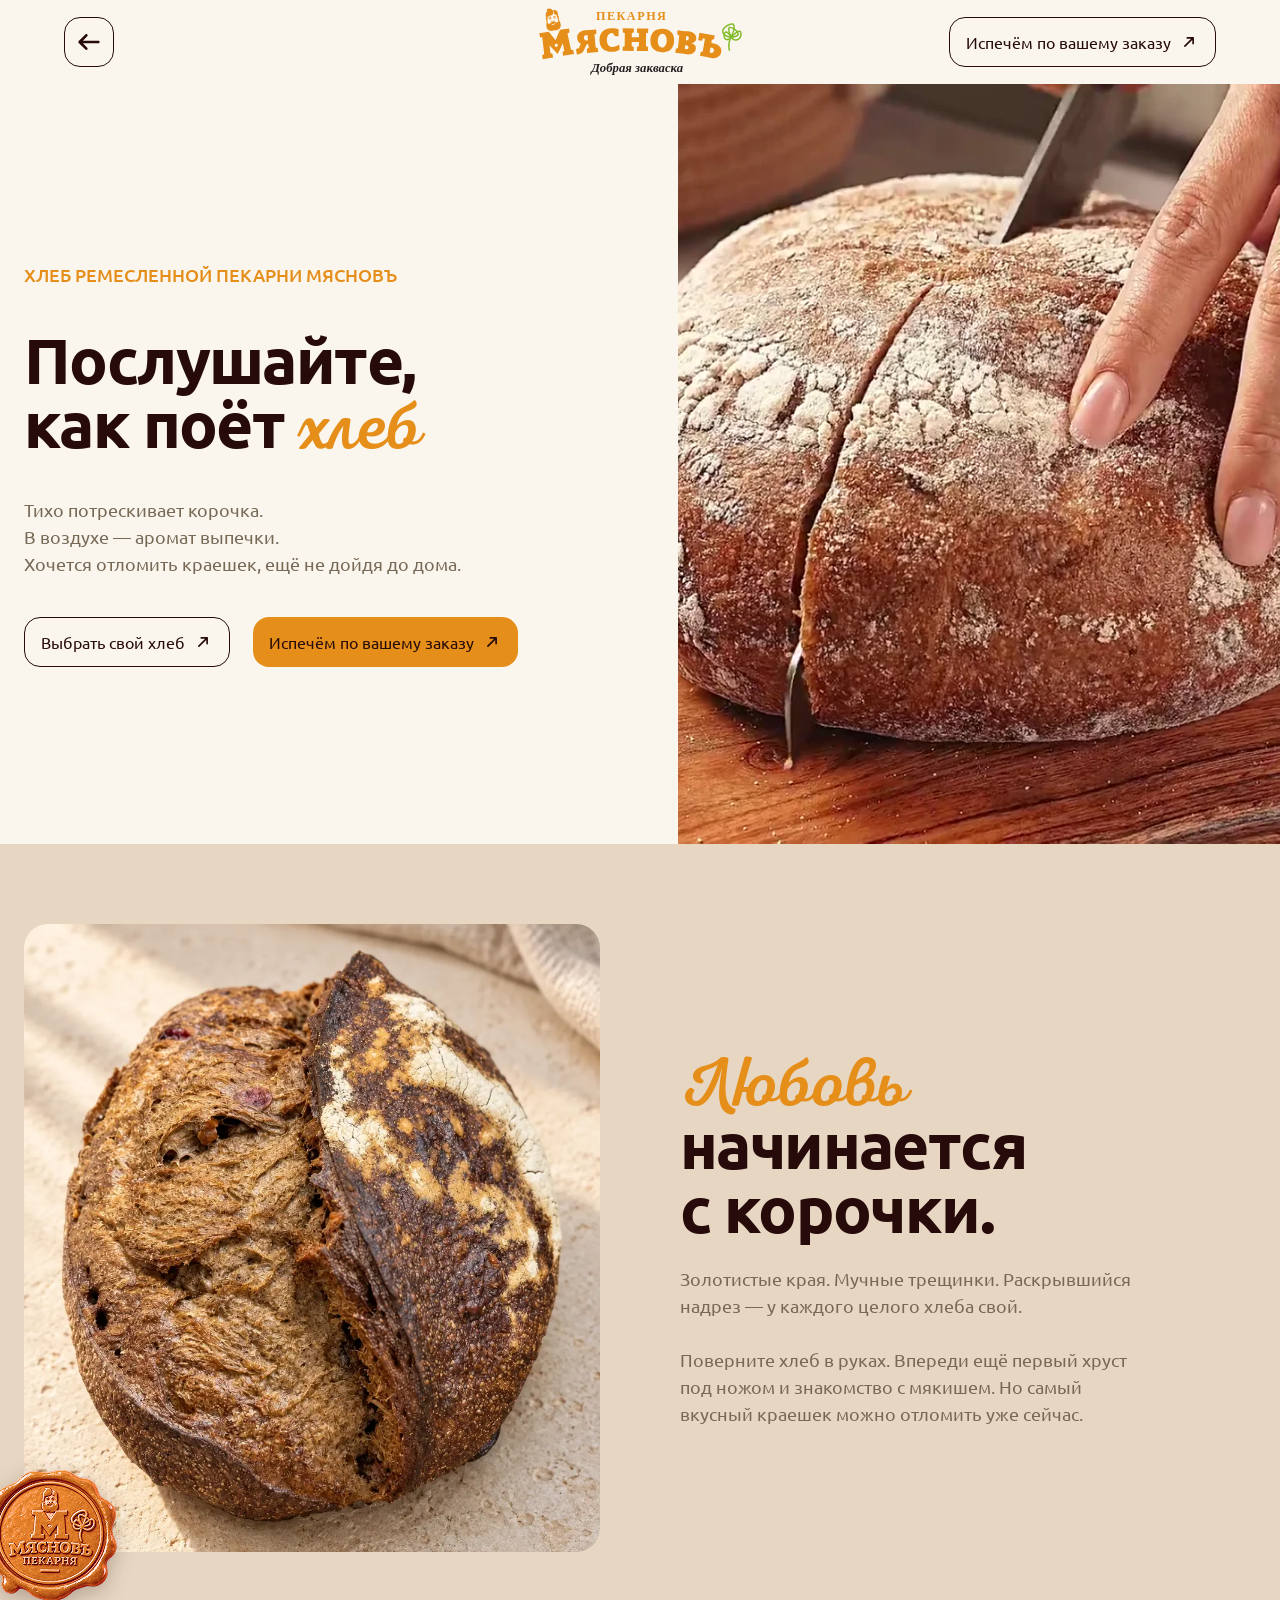
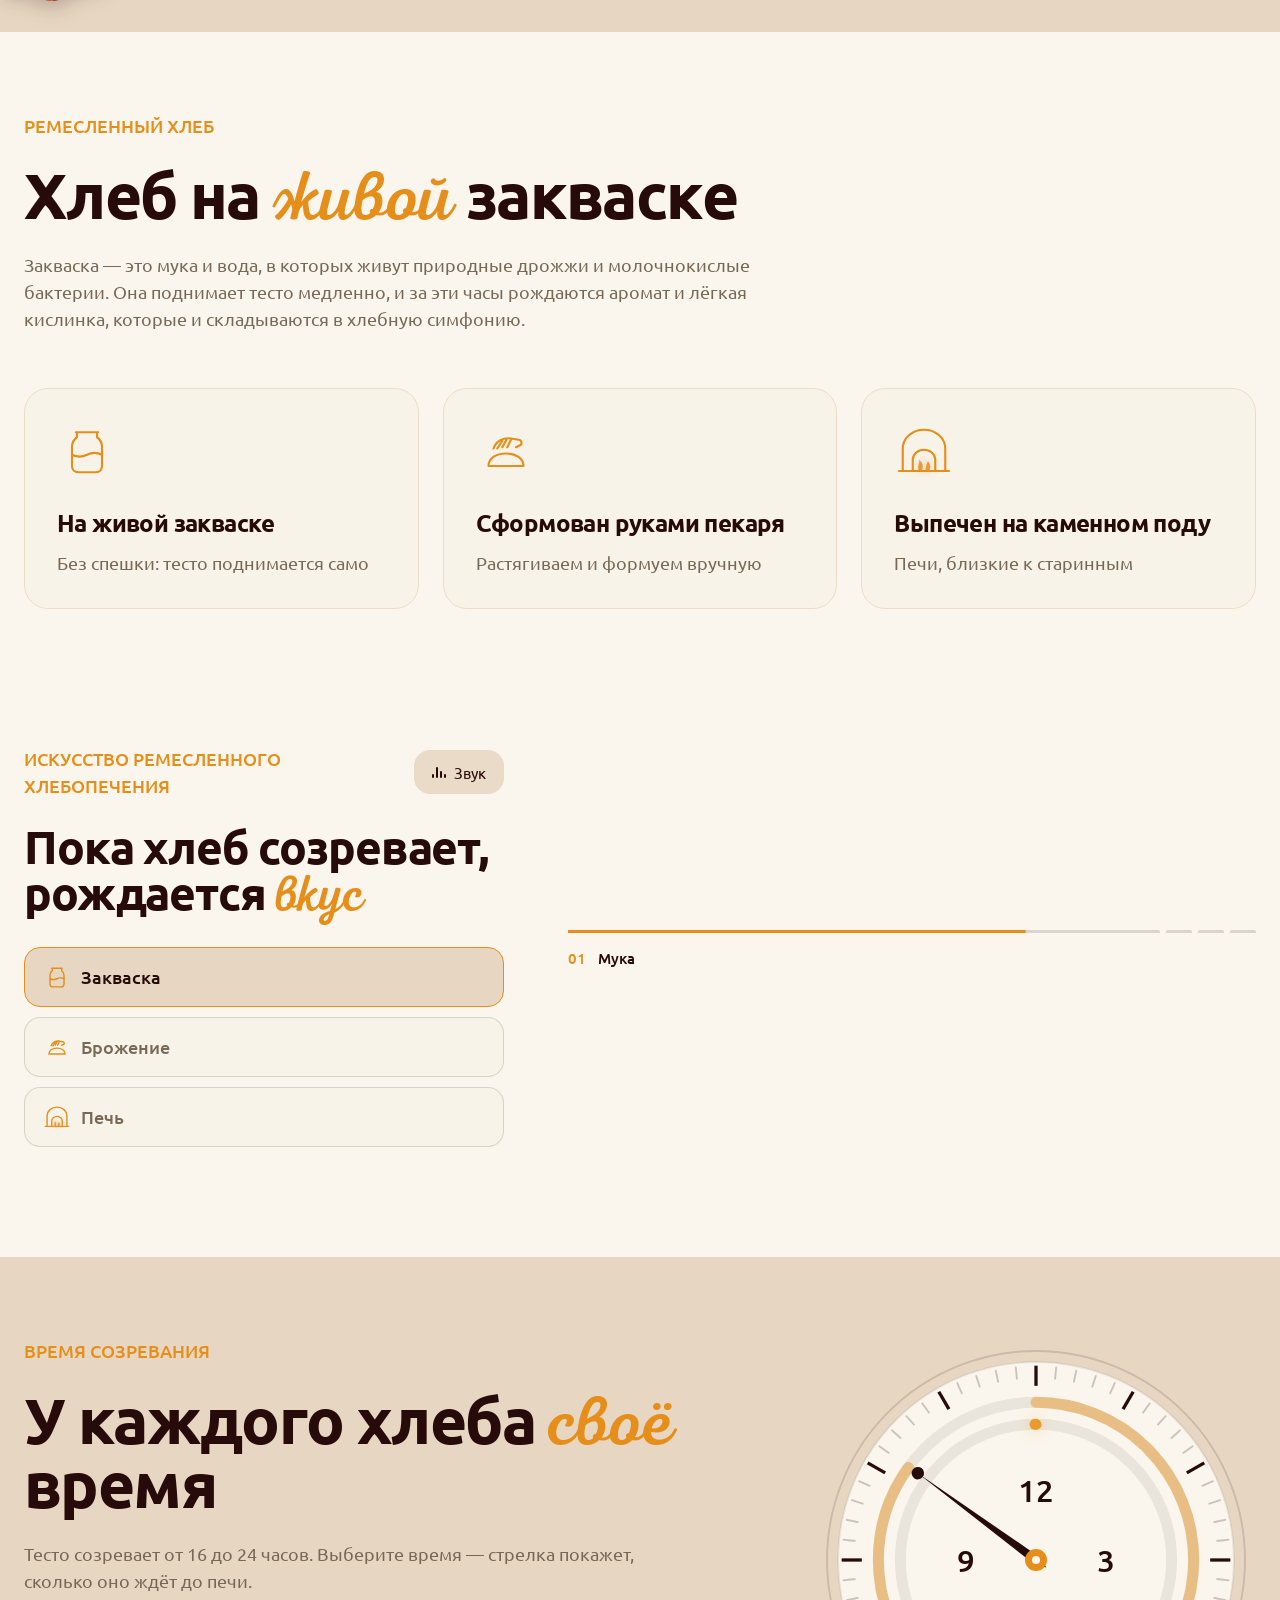
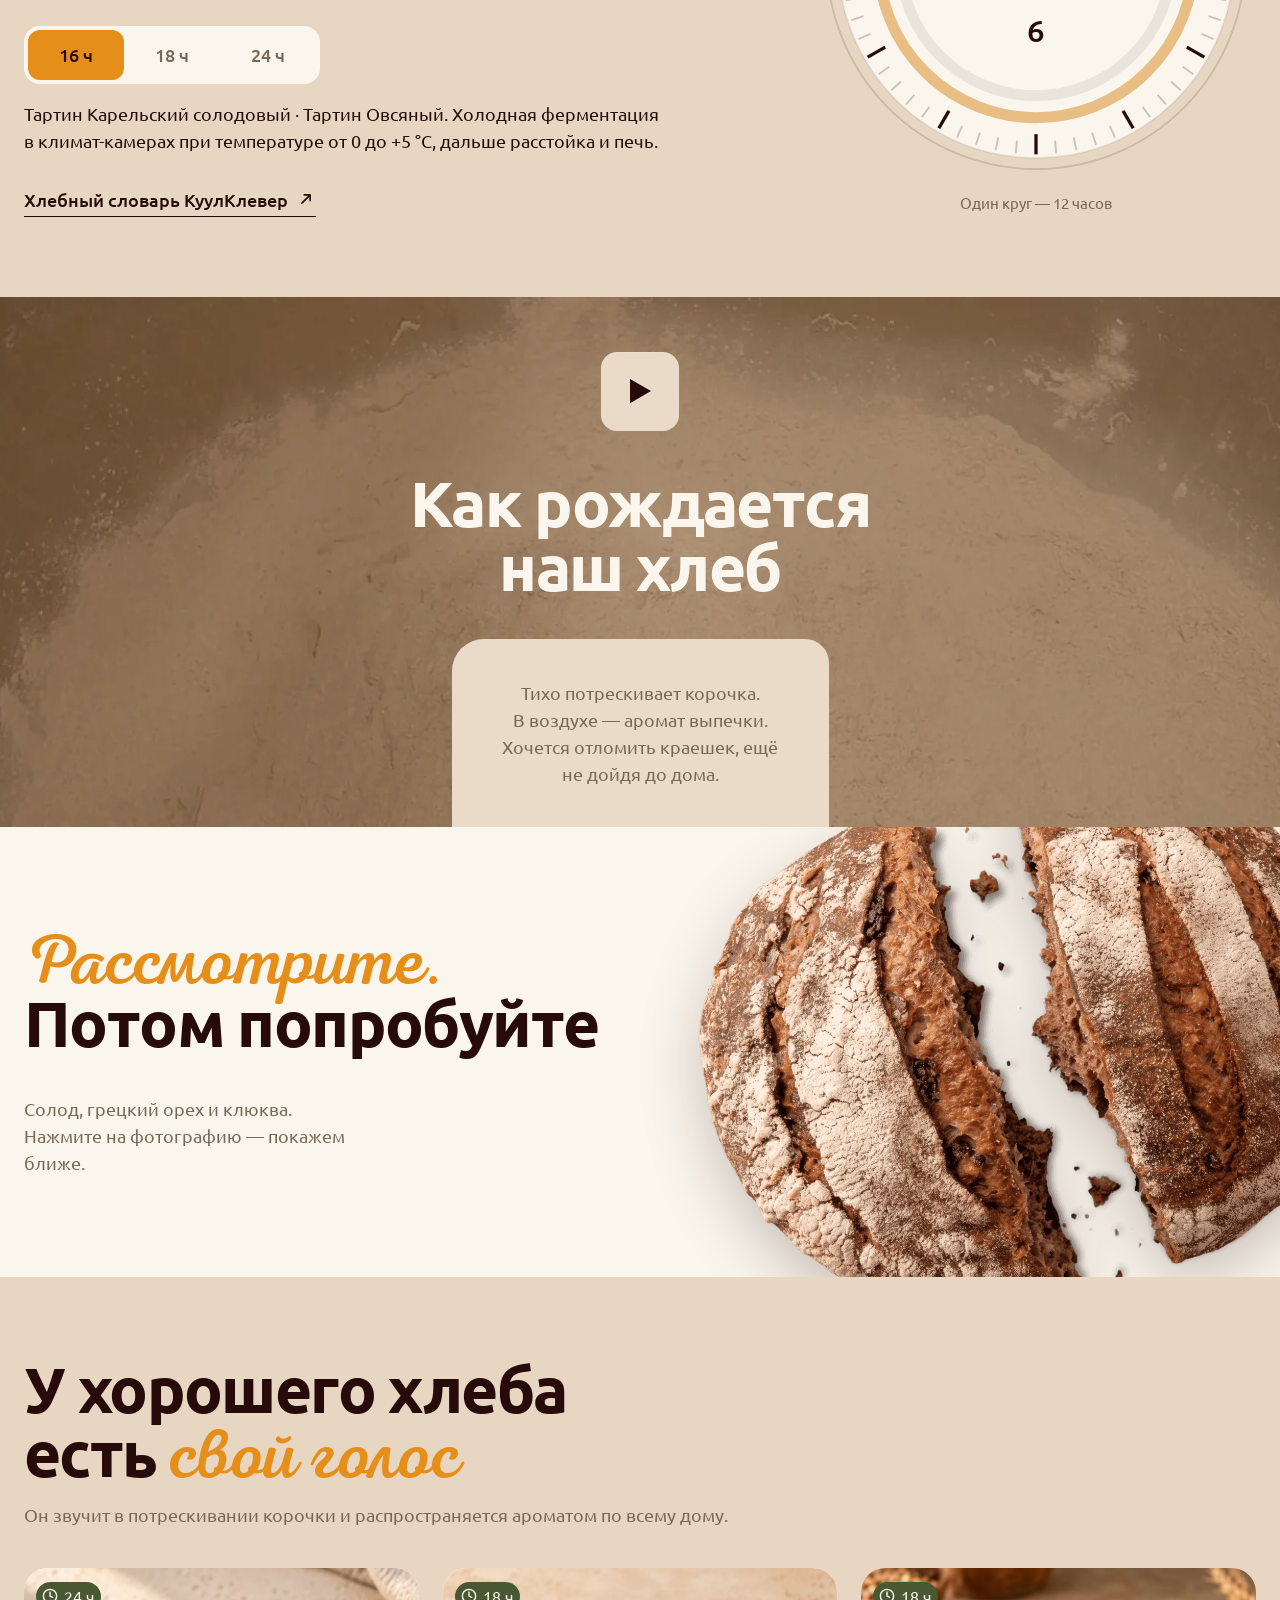
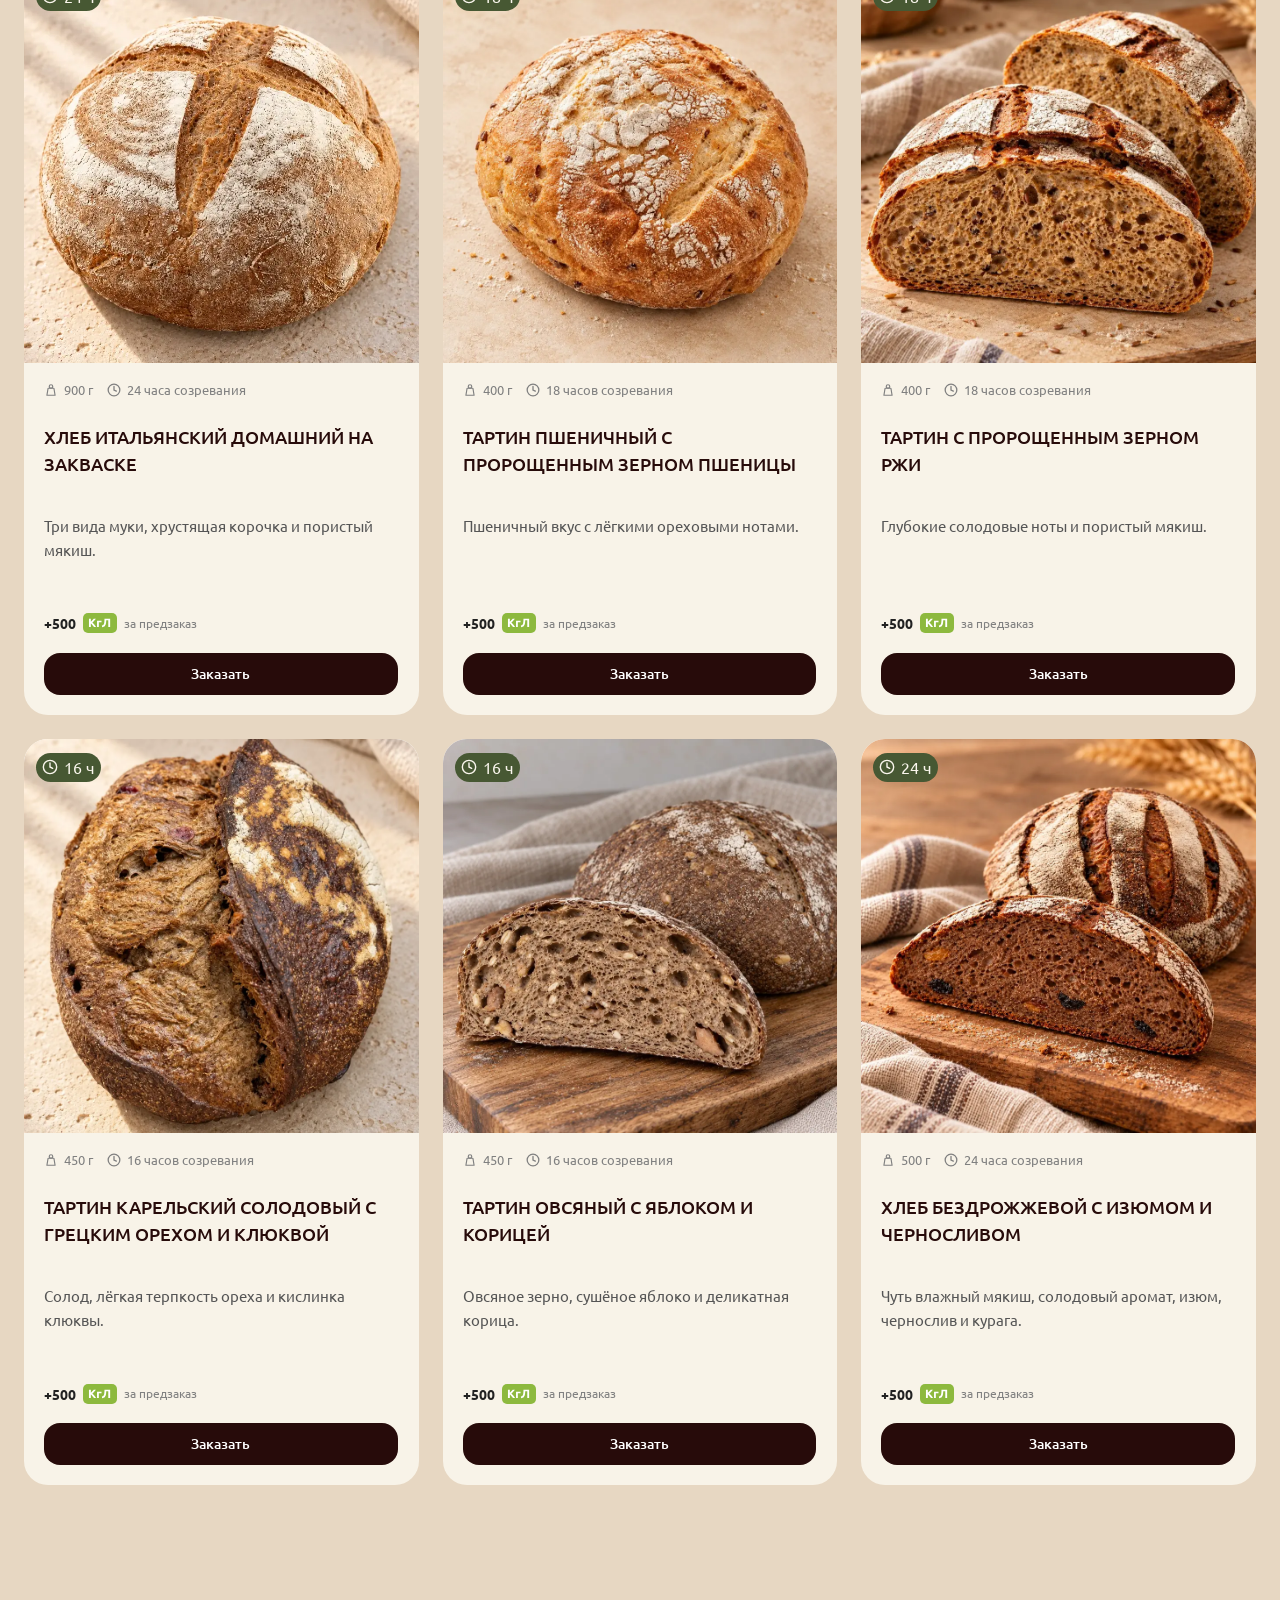
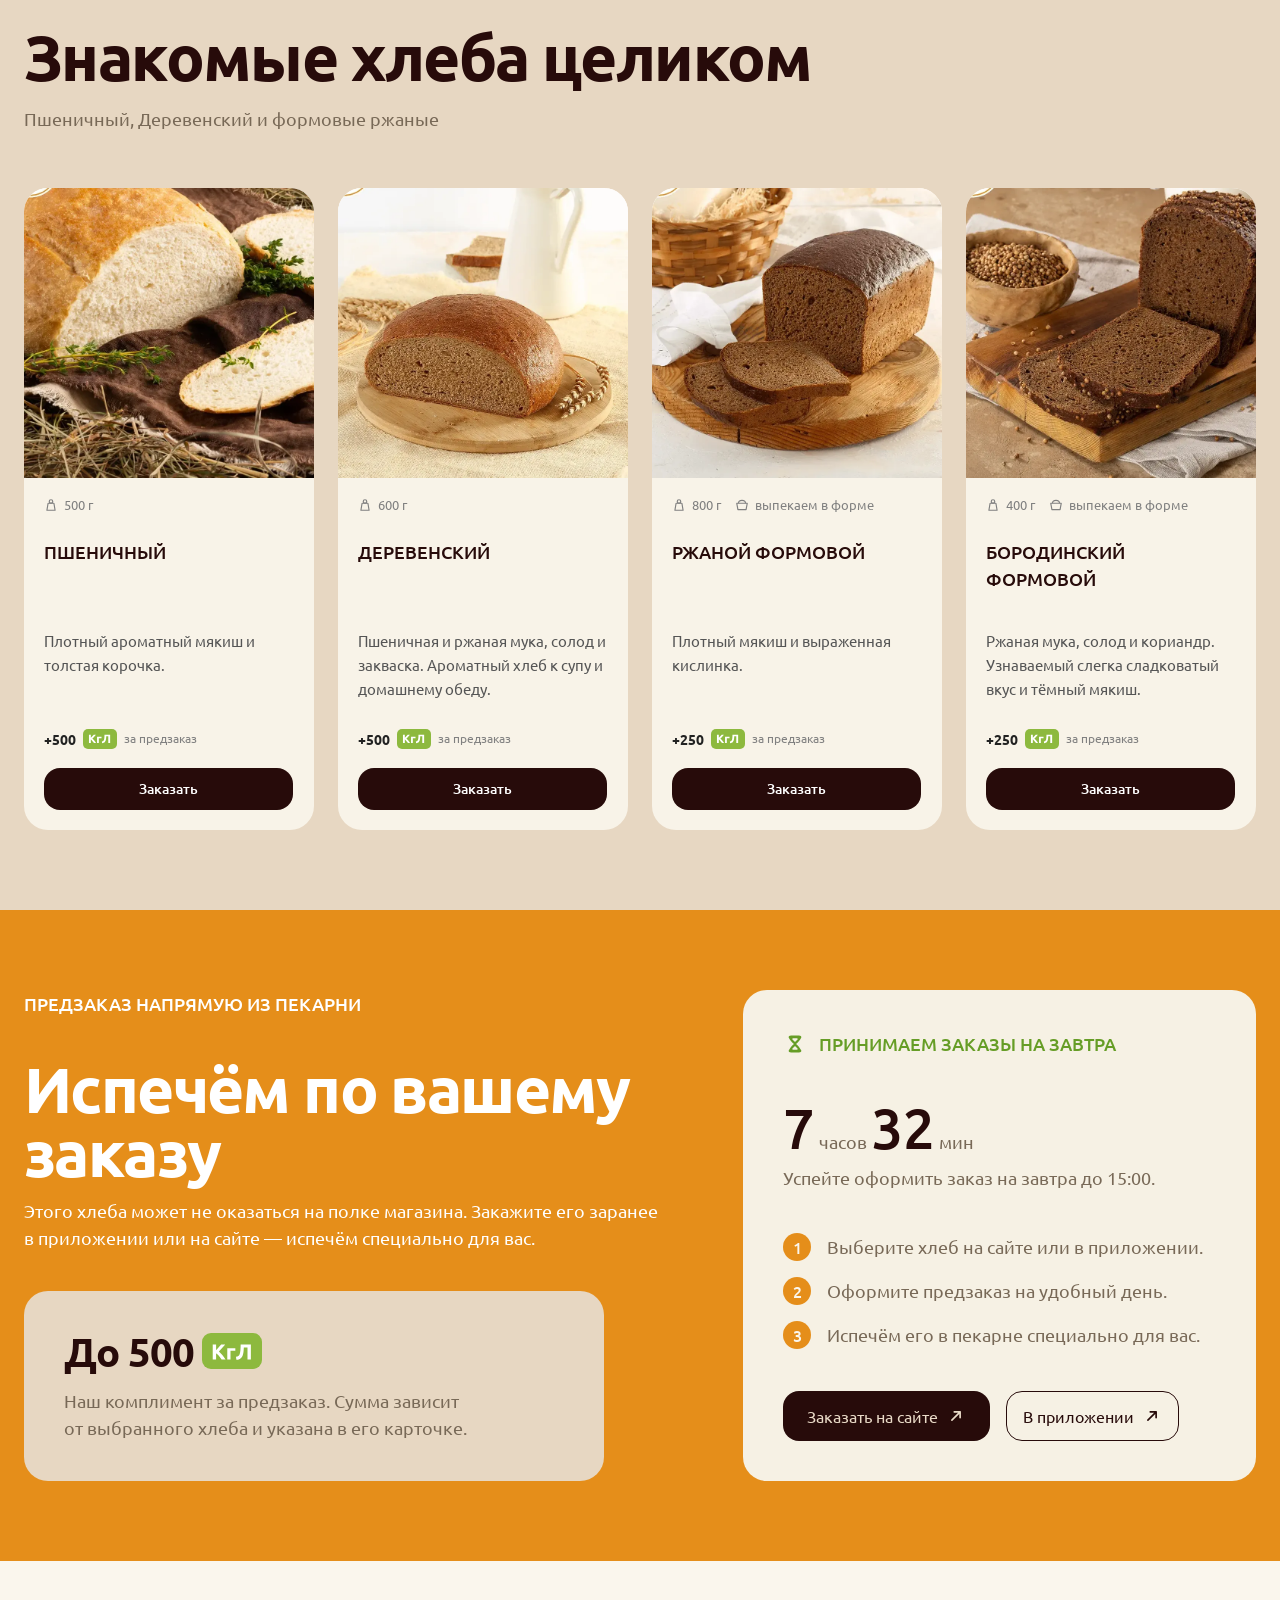
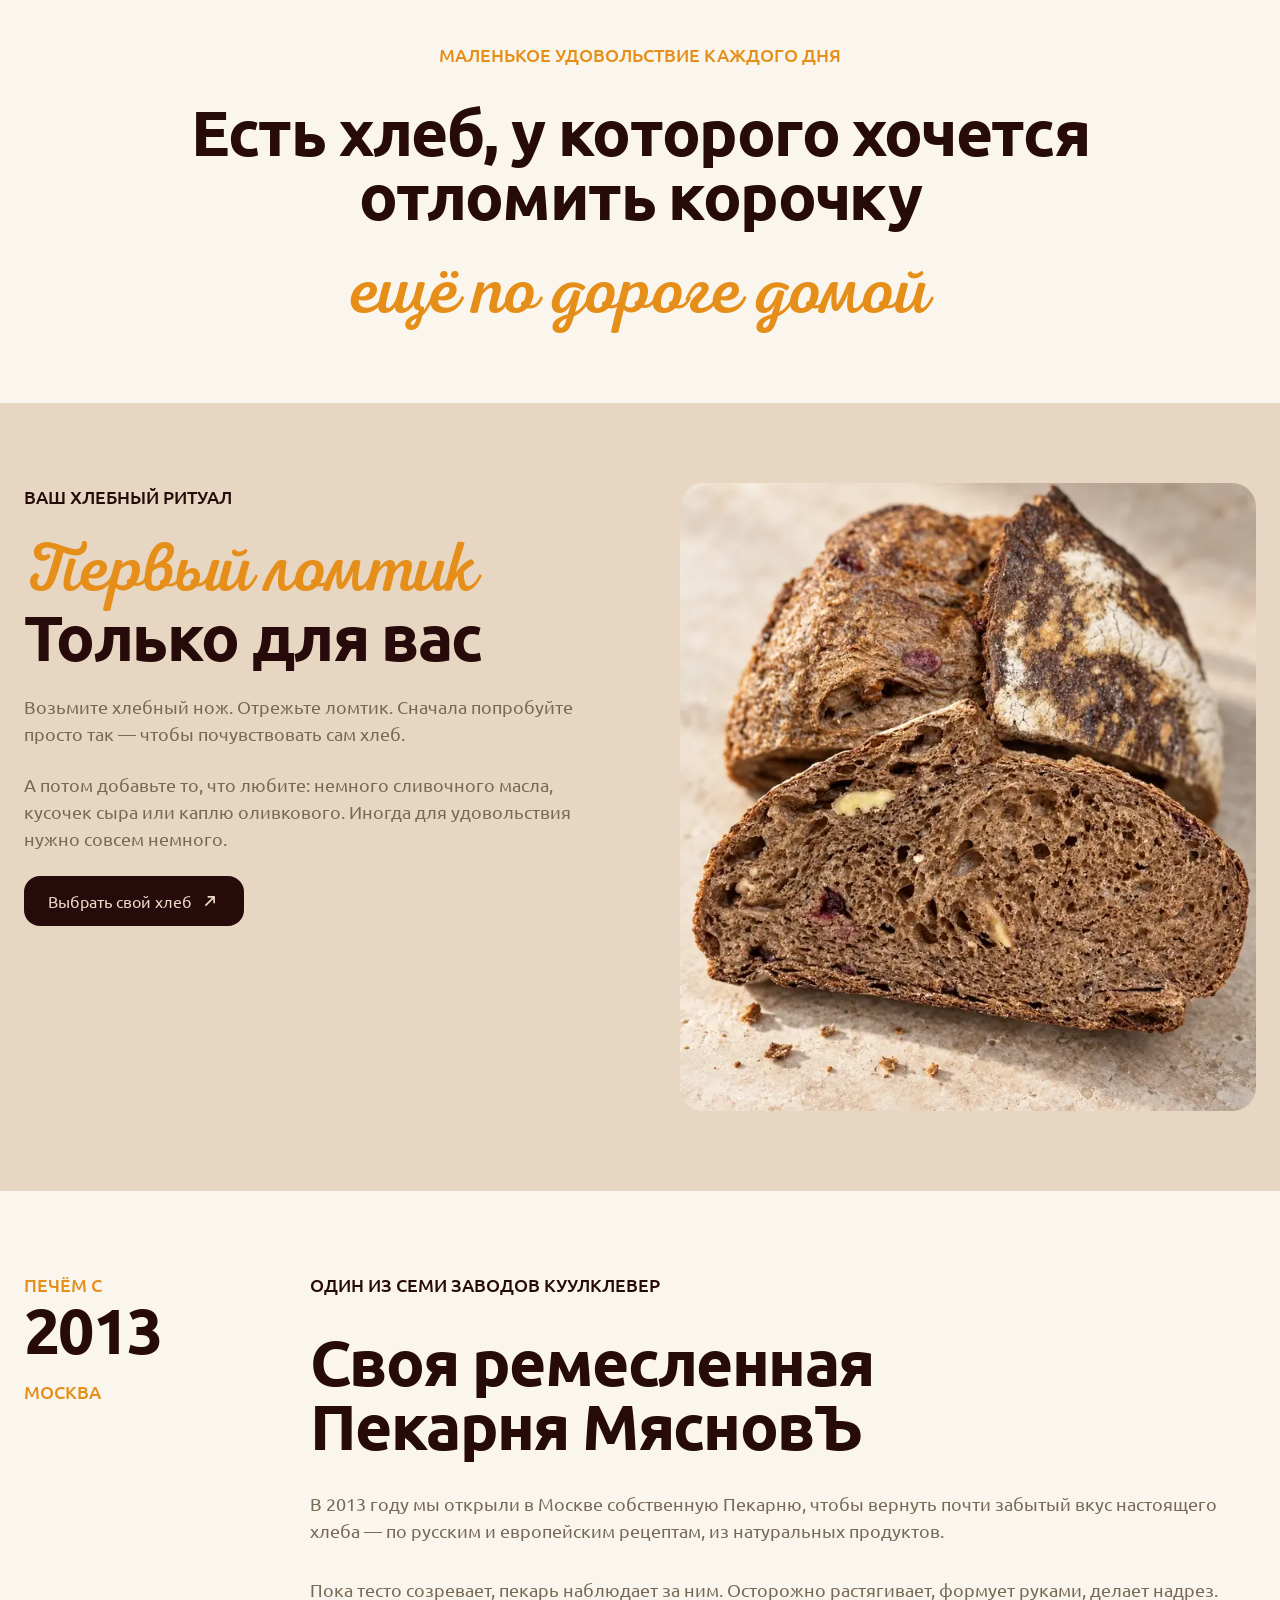
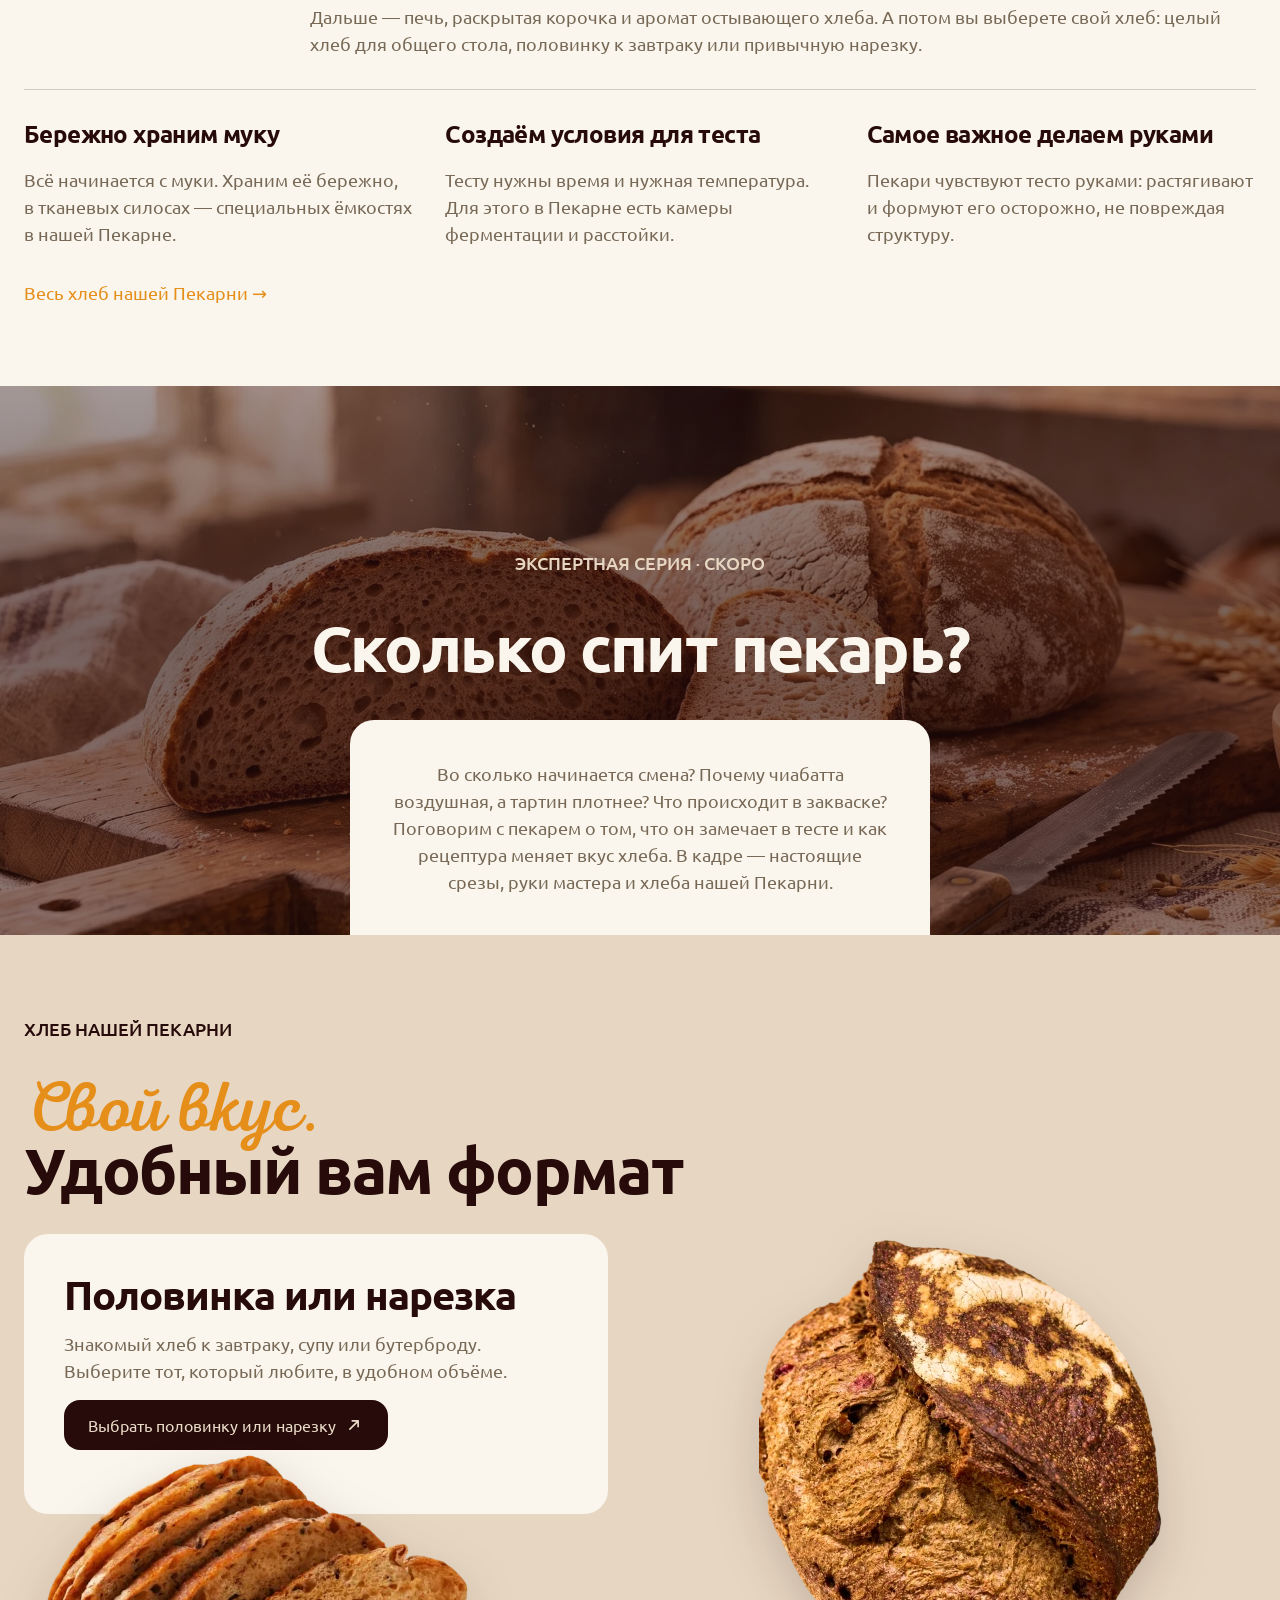
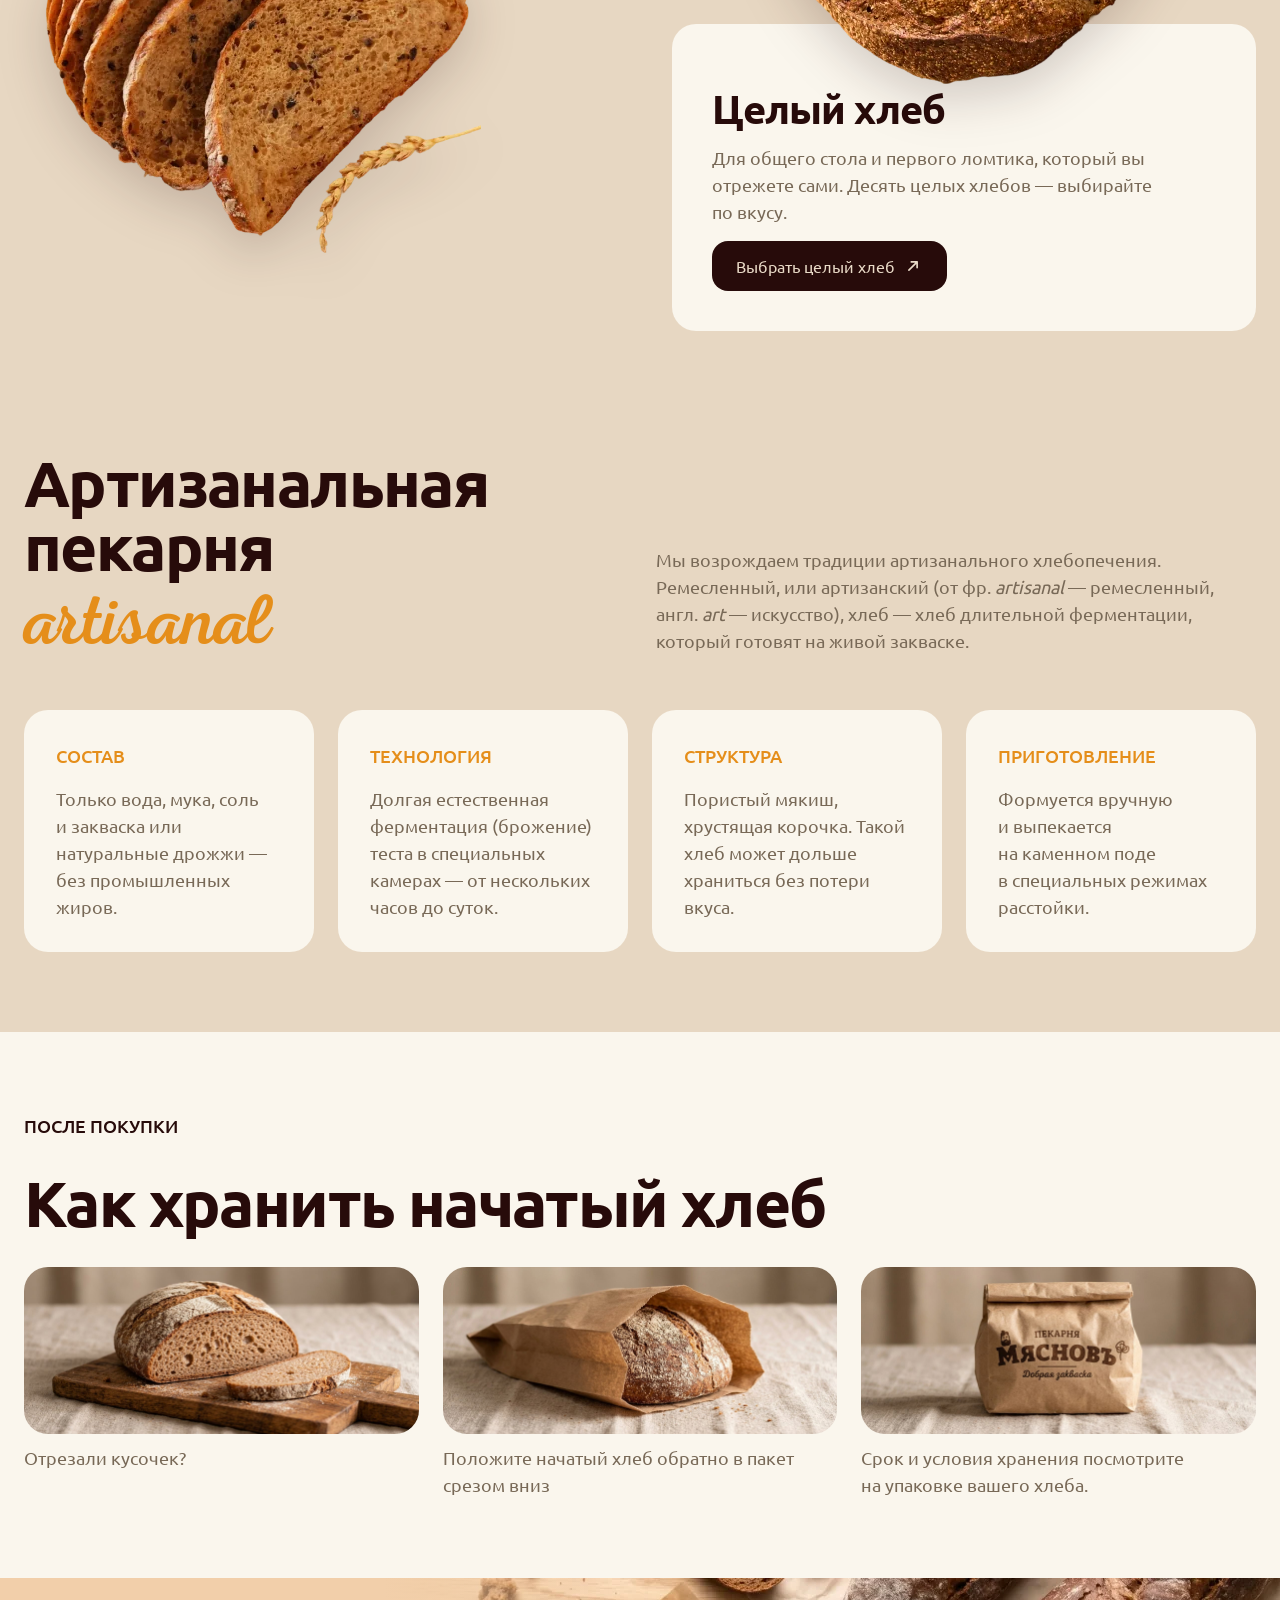
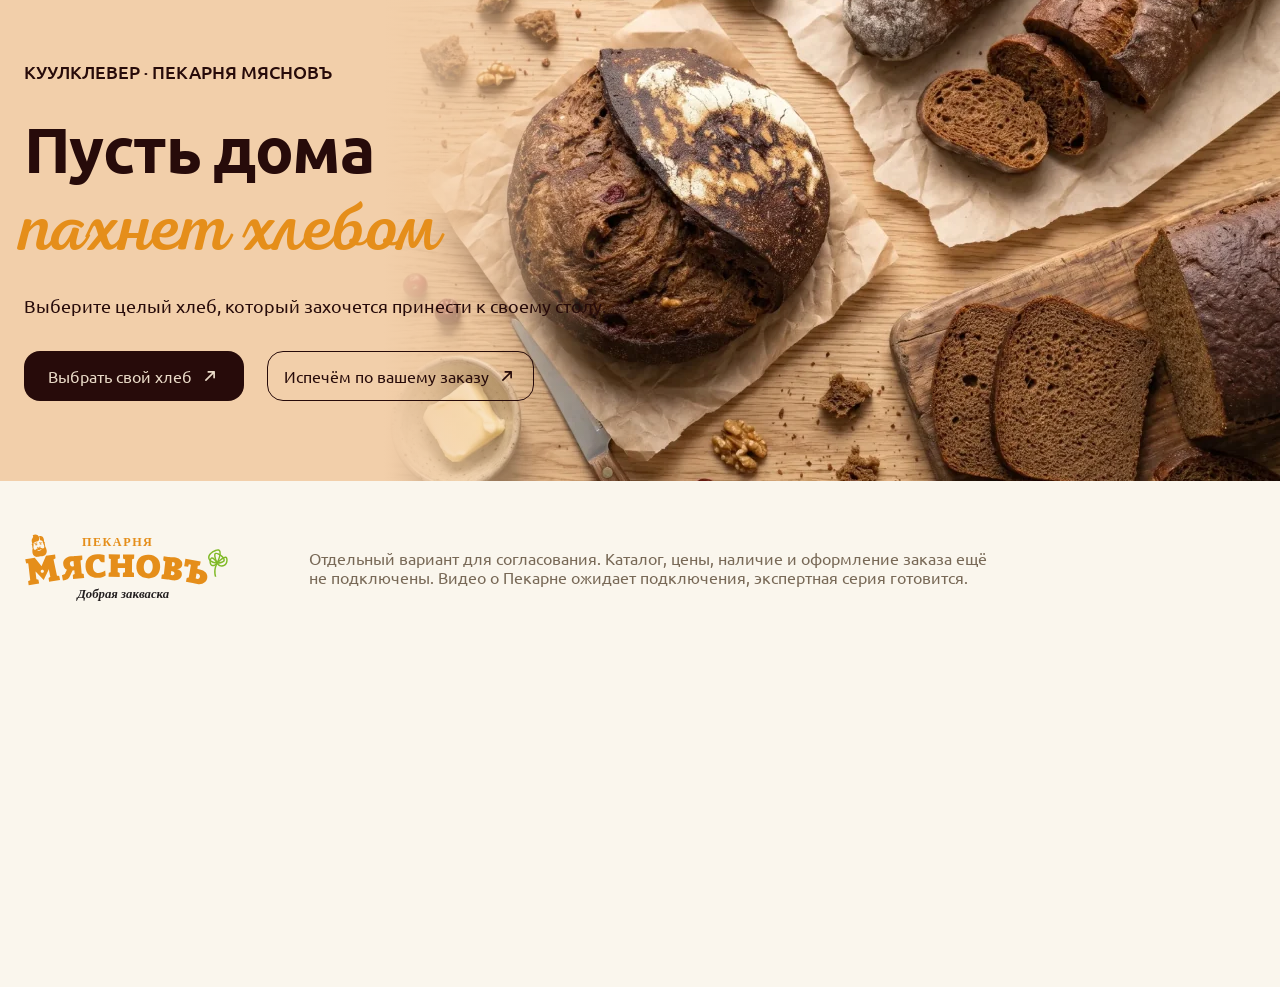
==== commit bf03849b: "v2: новый хлеб в блоке «Рассмотрите. Потом попробуйте» Разломленный хлеб с прозрачным фоном; на комп" ====
--- a/v2/index.html
+++ b/v2/index.html
@@ -150,7 +150,7 @@
     <p class="lead">Солод, грецкий орех и&nbsp;клюква. <br>Нажмите на&nbsp;фотографию — покажем ближе.</p>
   </div>
   <button class="look-photo" type="button" id="lookBtn" aria-haspopup="dialog" aria-controls="lookDialog">
-    <img src="img/f-look-wide.webp" width="760" height="450" alt="Тартин Карельский в разломе: солод, орех и клюква — нажмите, чтобы рассмотреть ближе" loading="lazy" decoding="async">
+    <img src="img/look-loaf.webp" width="1304" height="1155" alt="Разломленный хлеб с мучной корочкой — нажмите, чтобы рассмотреть ближе" loading="lazy" decoding="async">
   </button>
   <dialog class="look-dialog" id="lookDialog" aria-label="Тартин Карельский ближе">
     <form method="dialog"><button class="icon-btn look-close" aria-label="Закрыть">×</button></form>
--- a/v2/styles.css
+++ b/v2/styles.css
@@ -221,9 +221,9 @@
 .look-copy{position:relative;z-index:1;display:flex;flex-direction:column;gap:40px}
 .look-copy .h-xl .script{display:inline-block;margin-bottom:4px}
 .look-copy .lead{max-width:384px}
-.look-photo{position:absolute;top:0;right:0;bottom:0;width:calc(760/1620*100%);padding:0;border:0;background:none;cursor:zoom-in;overflow:hidden}
-.look-photo img{width:100%;height:100%;object-fit:cover;object-position:left center;transition:transform .8s var(--ease);-webkit-mask-image:linear-gradient(90deg,transparent 0,#000 6%);mask-image:linear-gradient(90deg,transparent 0,#000 6%)}
-.look-photo:hover img{transform:scale(1.04)}
+.look-photo{position:absolute;left:calc(884/1620*100%);top:50%;width:min(52vw,820px);aspect-ratio:1304/1155;transform:translateY(-50%);padding:0;border:0;background:none;cursor:zoom-in}
+.look-photo img{width:100%;height:100%;object-fit:contain;filter:drop-shadow(0 24px 30px rgba(39,11,10,.22));transition:transform .8s var(--ease)}
+.look-photo:hover img{transform:scale(1.03) rotate(-1.5deg)}
 .look-dialog{width:min(1100px,calc(100vw - 32px));max-height:calc(100dvh - 32px);padding:24px;border:0;border-radius:24px;background:var(--paper);color:var(--ink)}
 .look-dialog::backdrop{background:rgba(39,11,10,.6)}
 .look-close{position:absolute;right:16px;top:16px;z-index:2;background:var(--paper);font-size:28px;line-height:1}
@@ -413,7 +413,7 @@
   .grid--4{grid-template-columns:repeat(2,1fr)}
   .look{flex-direction:column;align-items:stretch;min-height:0;padding:56px 0 0}
   .look-copy{gap:20px;margin-bottom:32px}
-  .look-photo{position:relative;width:100%;aspect-ratio:760/450}
+  .look-photo{position:relative;left:auto;top:auto;transform:none;width:min(100%,520px);margin:0 auto 32px}
   .principles{grid-template-columns:1fr;gap:28px}
   .pillars{grid-template-columns:1fr;gap:16px;margin-top:40px}
   .pillars li{flex-direction:row;flex-wrap:wrap;align-items:center;column-gap:20px;padding:24px}
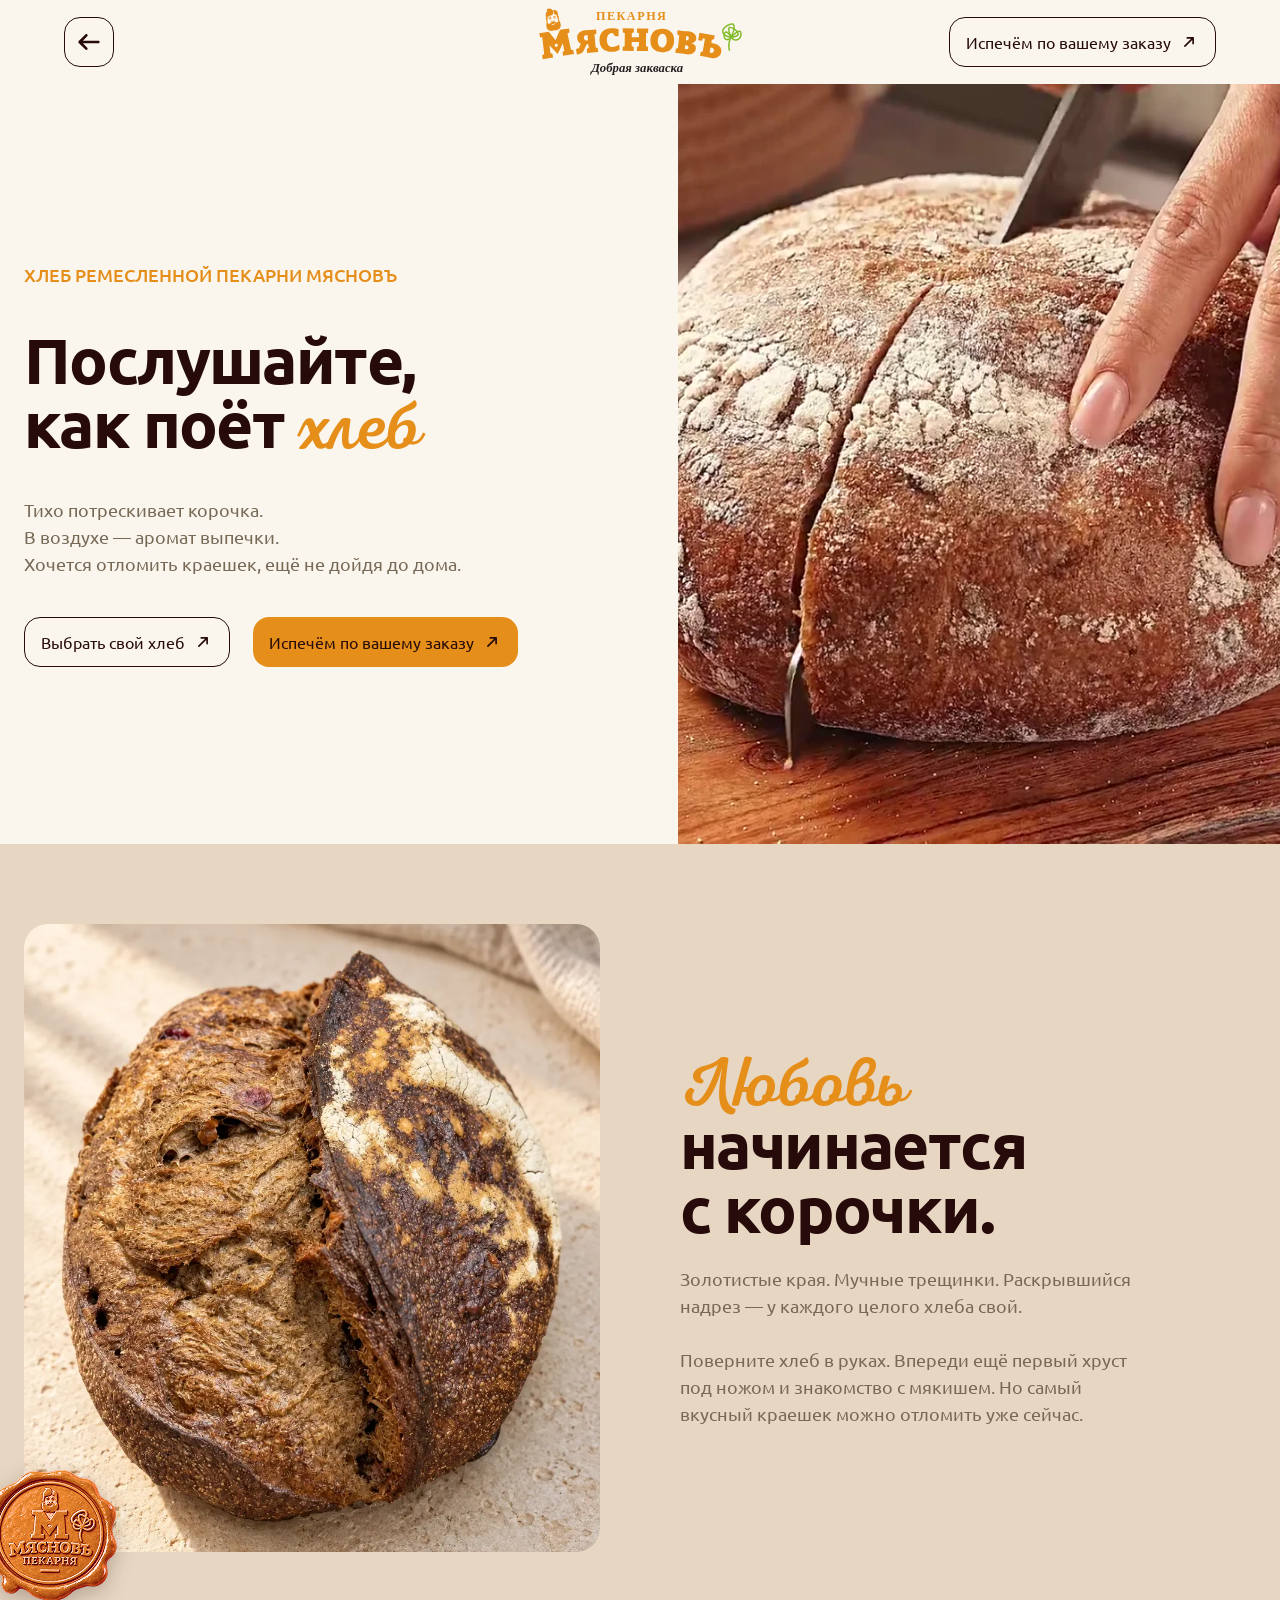
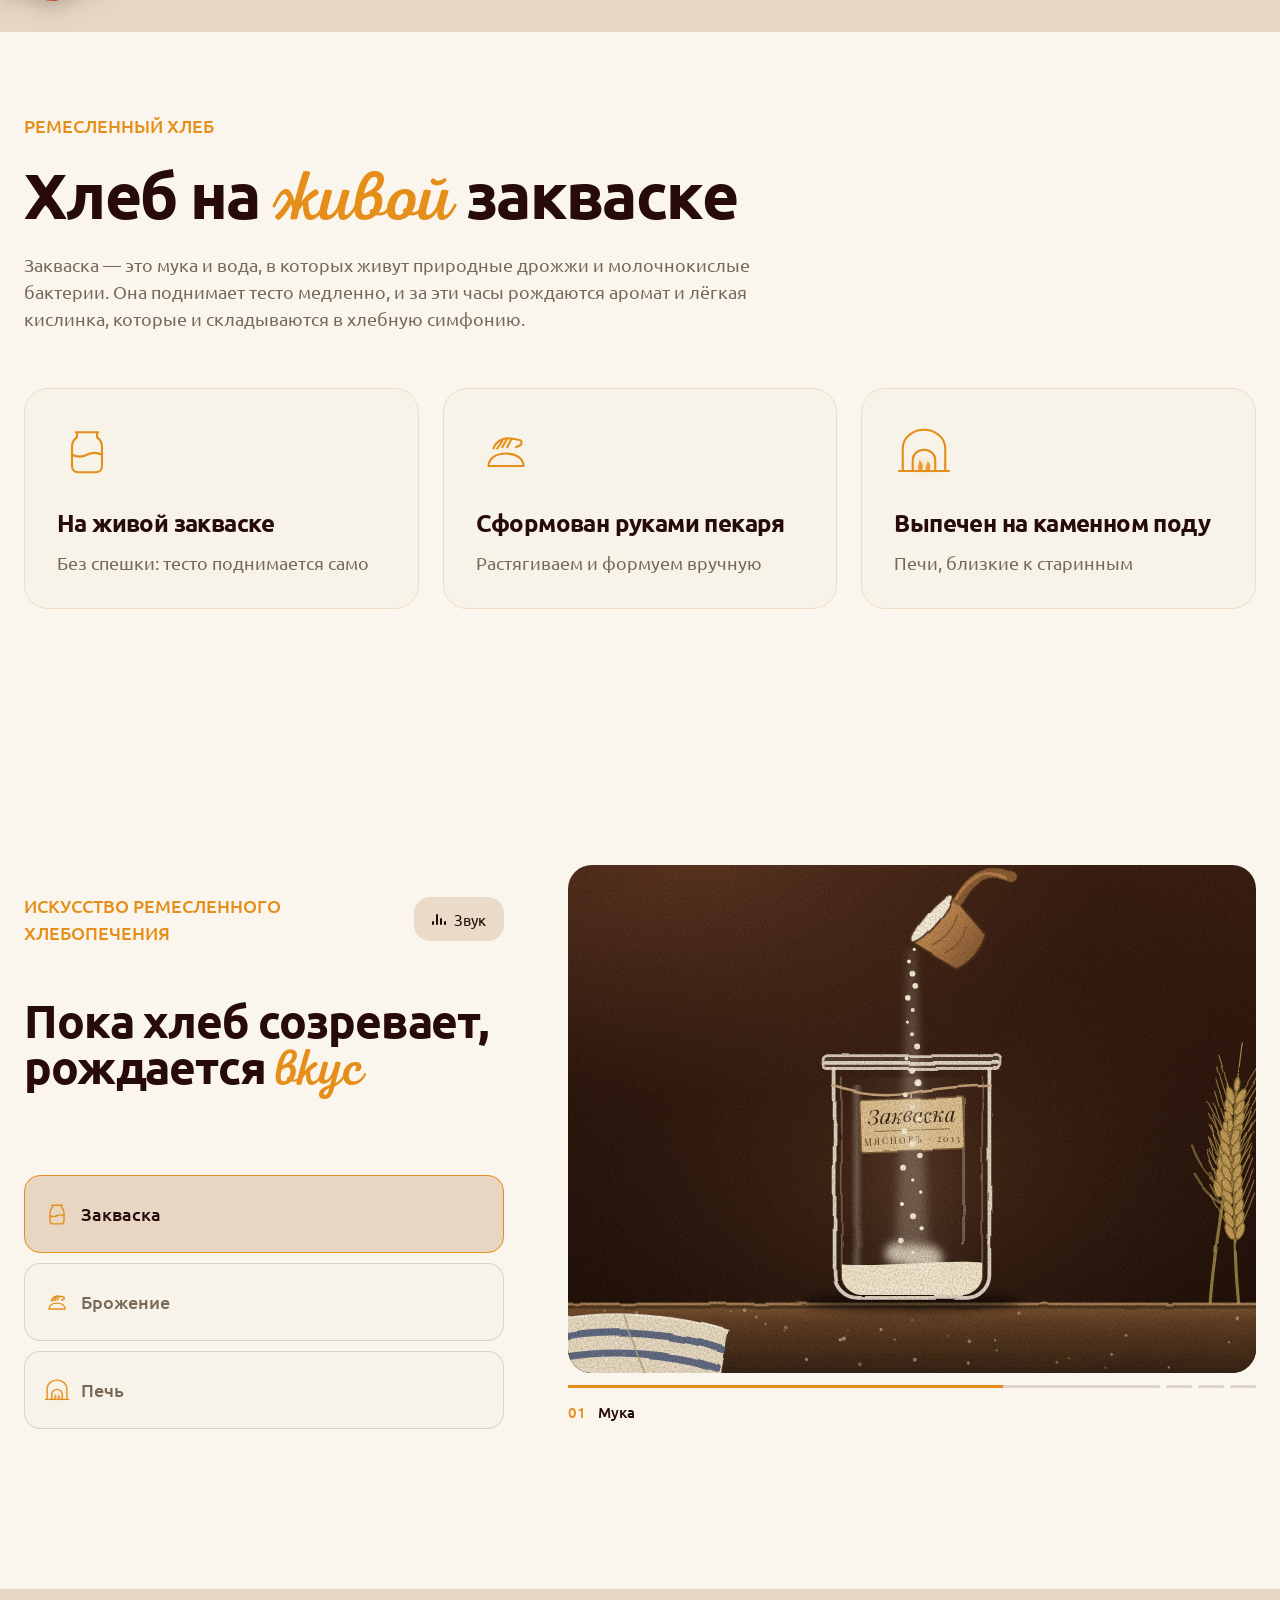
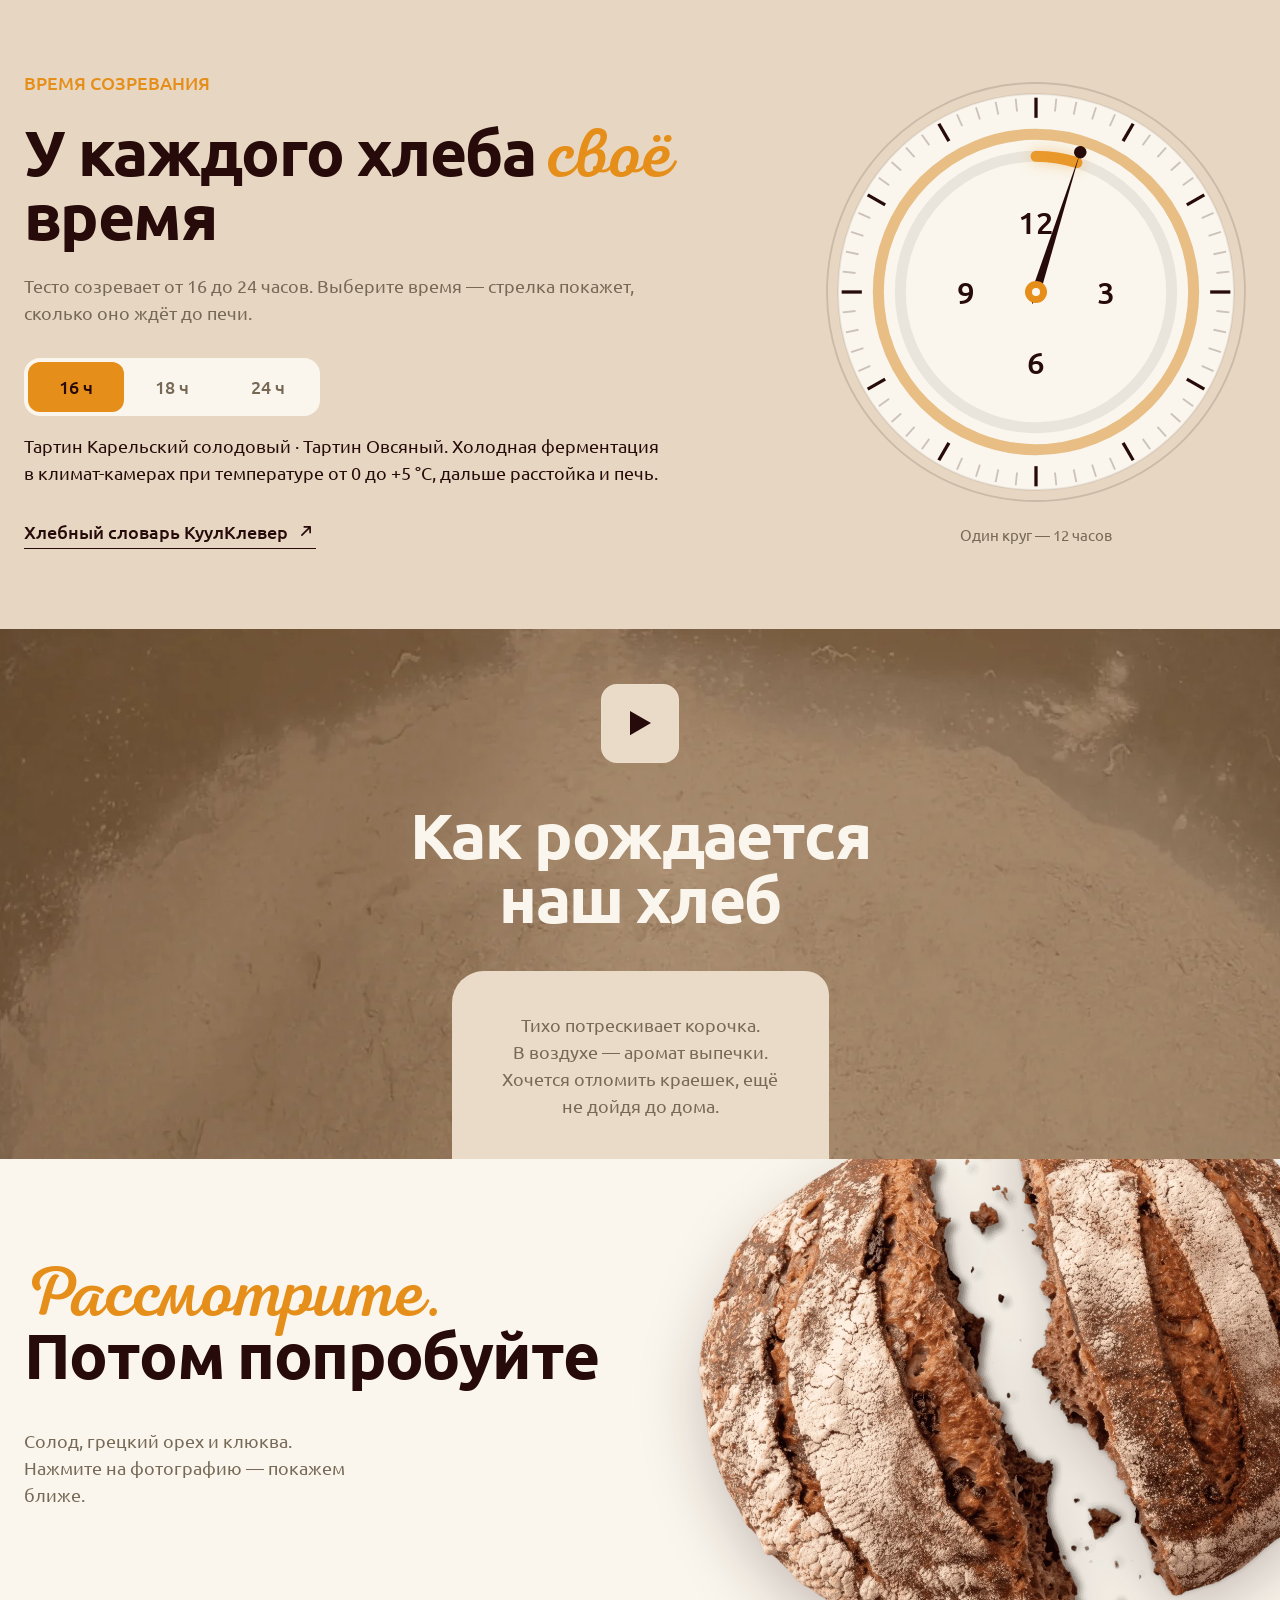
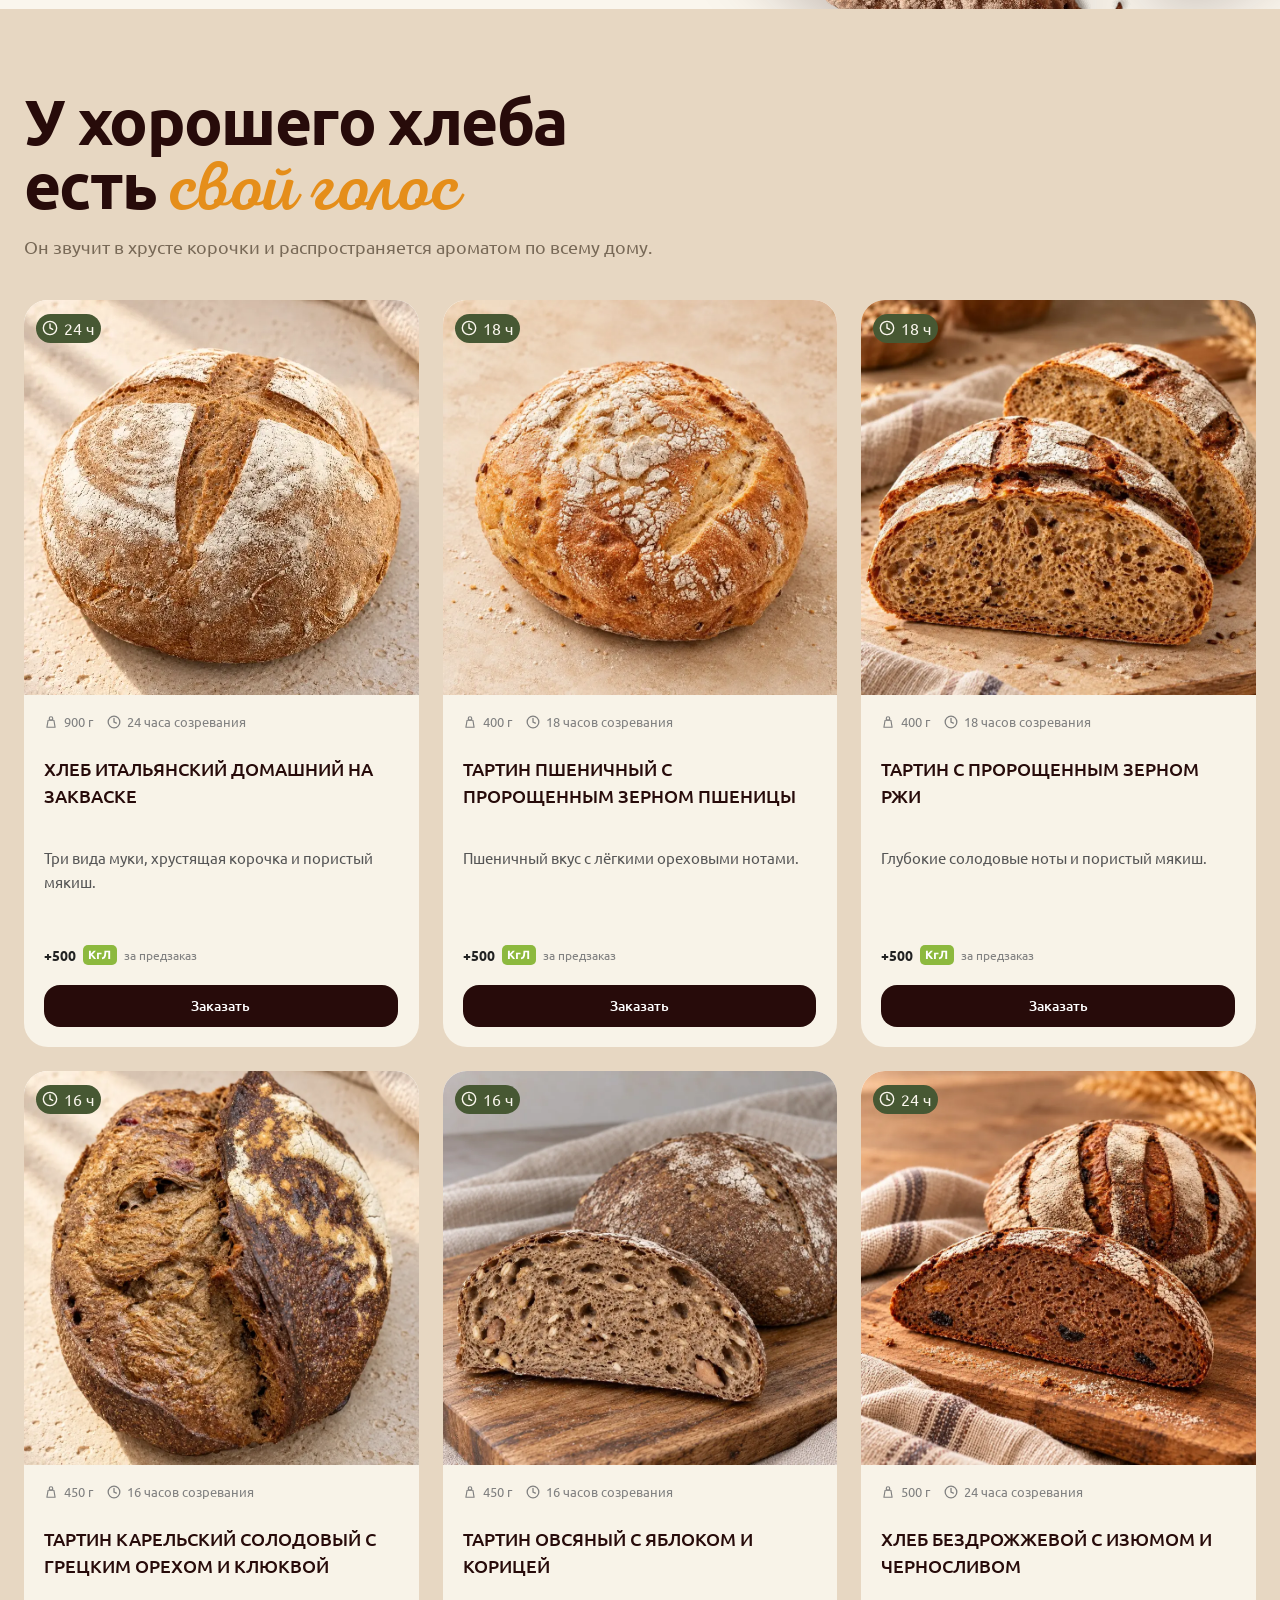
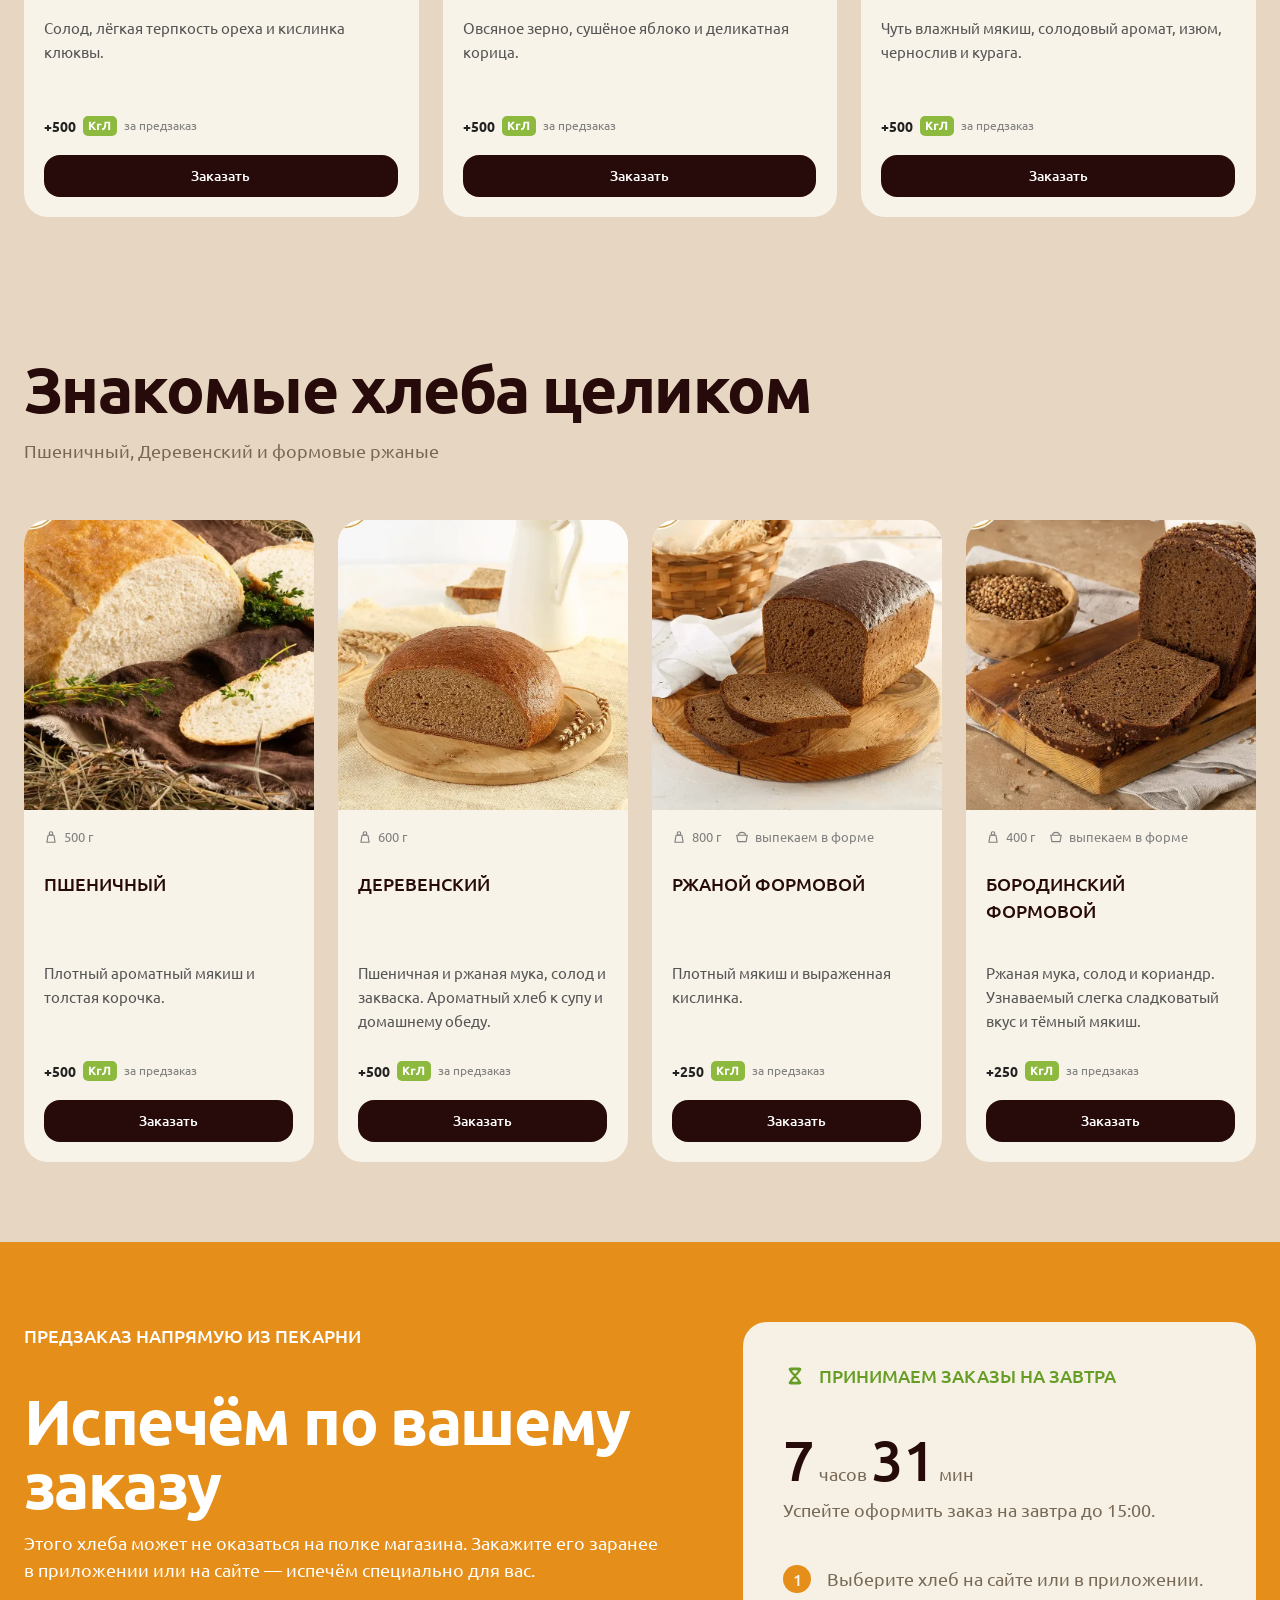
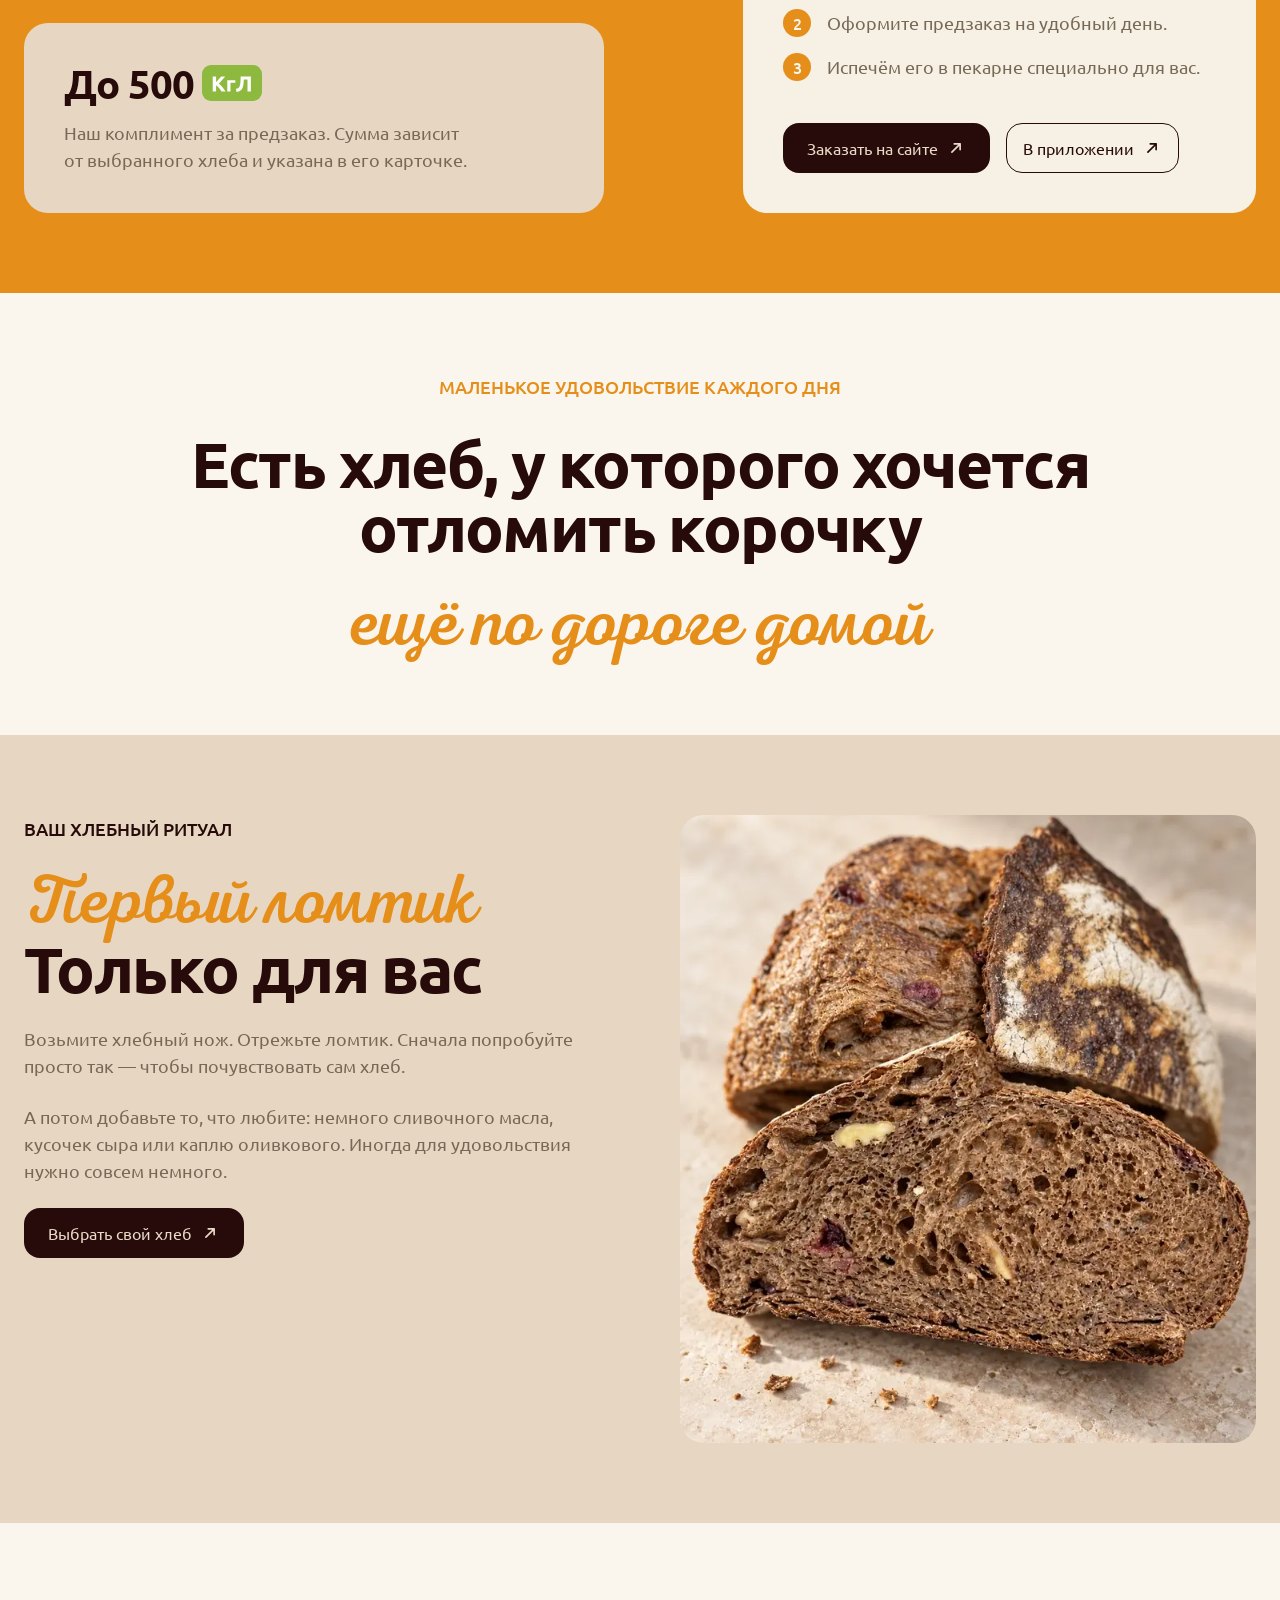
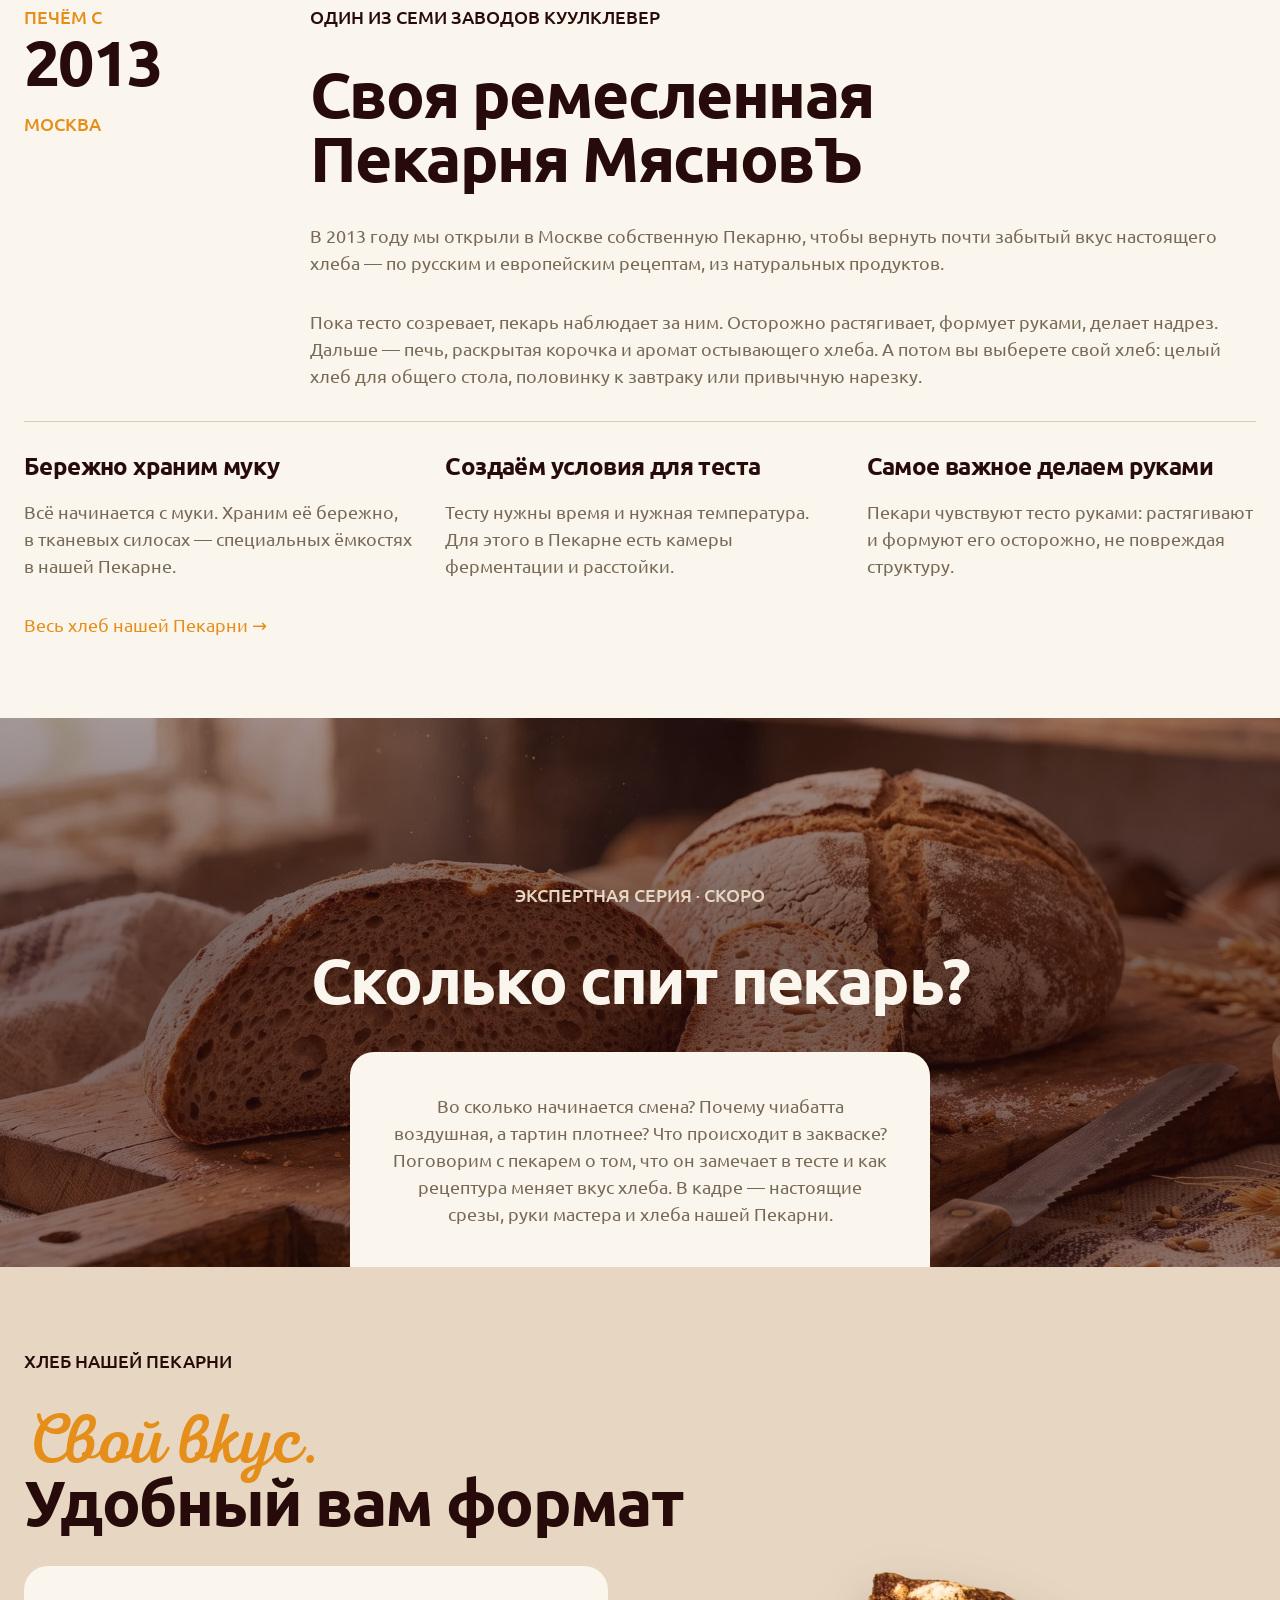
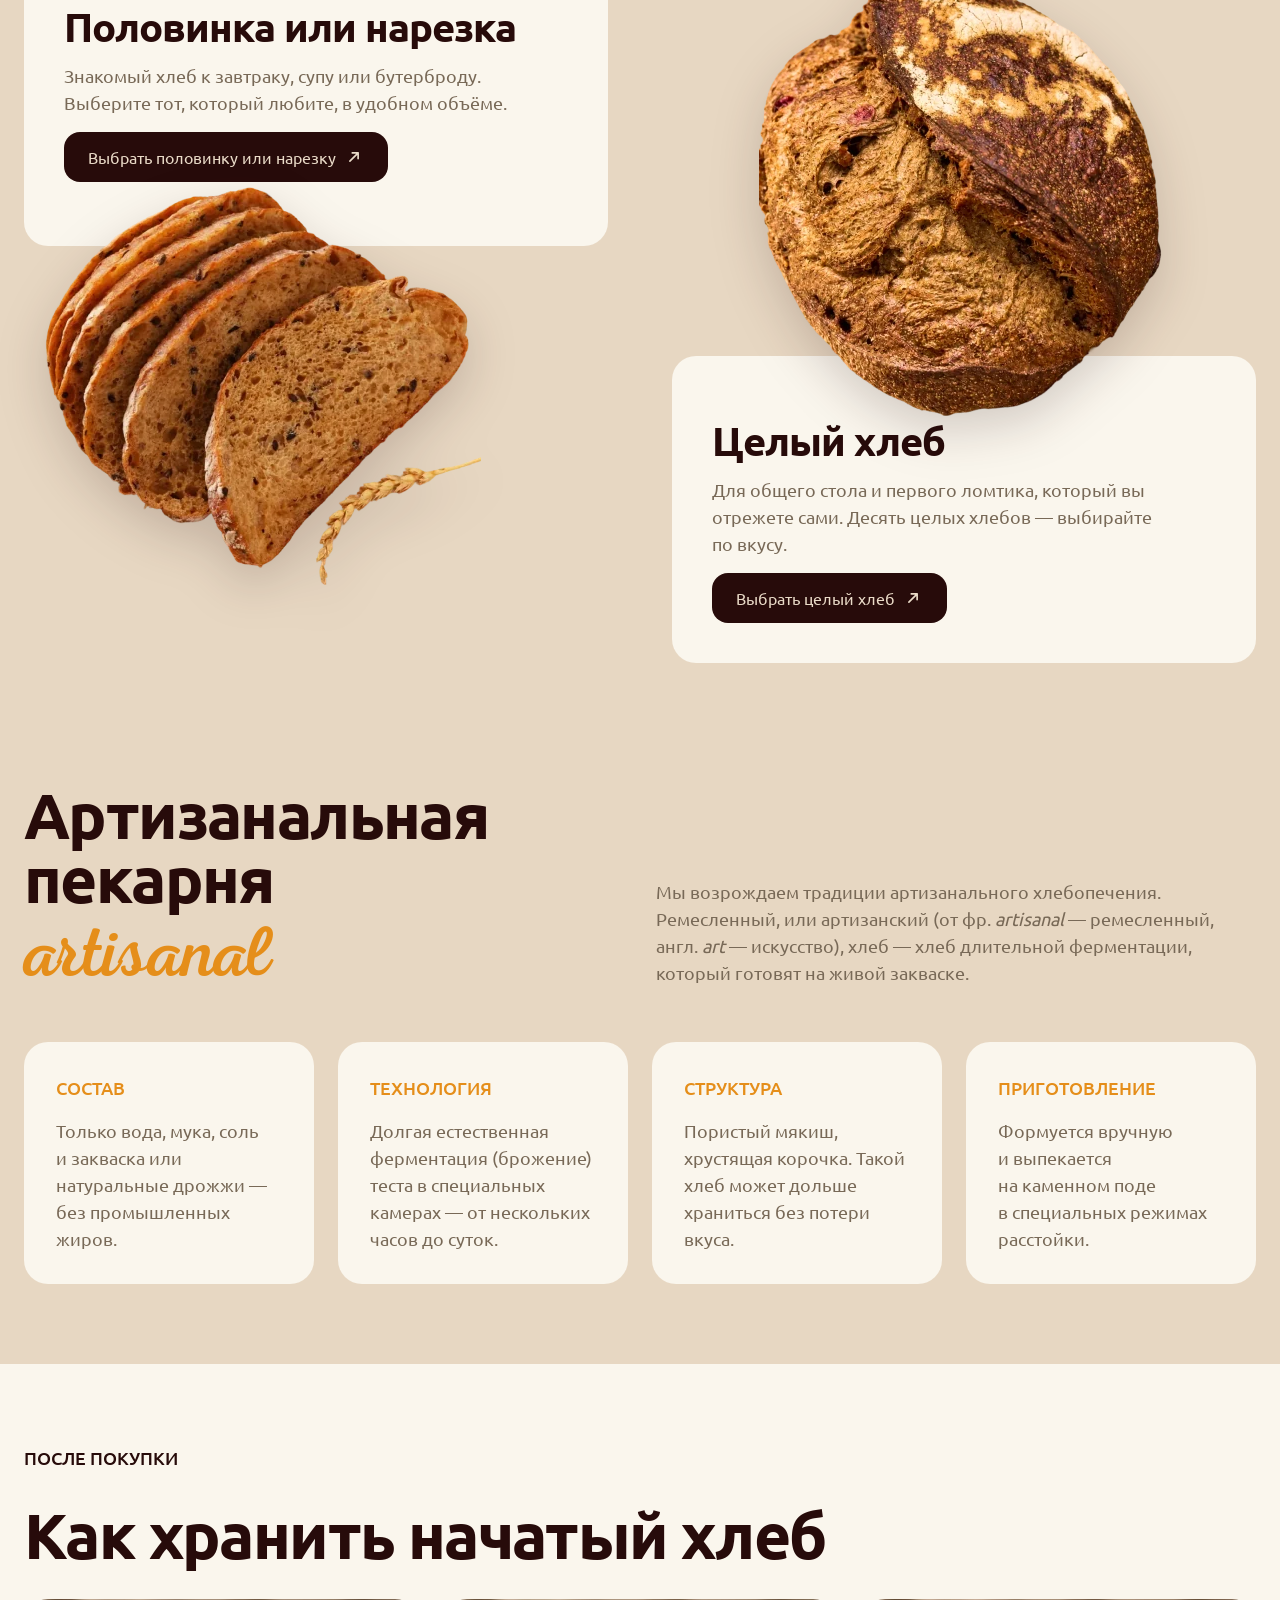
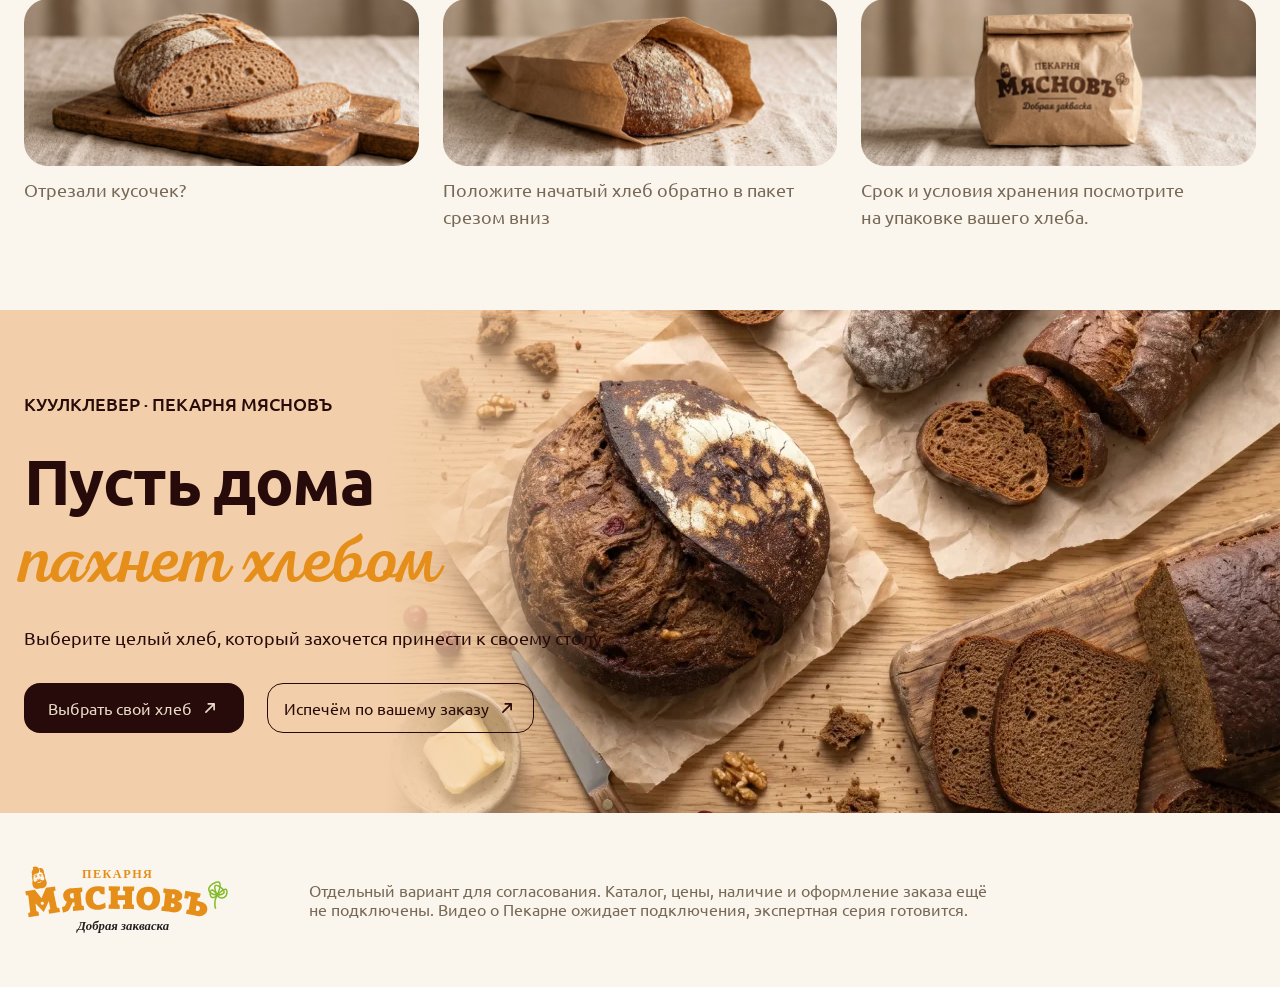
==== commit f5293985: "v2: «в потрескивании корочки» → «в хрусте корочки» Co-Authored-By: Claude Opus 5.5 <noreply@anthropi" ====
--- a/v2/index.html
+++ b/v2/index.html
@@ -166,7 +166,7 @@
   <div class="wrap">
     <div class="sec-head reveal">
       <h2 id="h-bread" class="h-xl">У хорошего хлеба <br>есть <em class="script">свой голос</em></h2>
-      <p class="lead">Он звучит в&nbsp;потрескивании корочки и&nbsp;распространяется ароматом по&nbsp;всему дому.</p>
+      <p class="lead">Он звучит в&nbsp;хрусте корочки и&nbsp;распространяется ароматом по&nbsp;всему дому.</p>
     </div>
     <div class="grid grid--3 grp" data-grp="long" id="gLong" aria-live="polite"></div>
   </div>
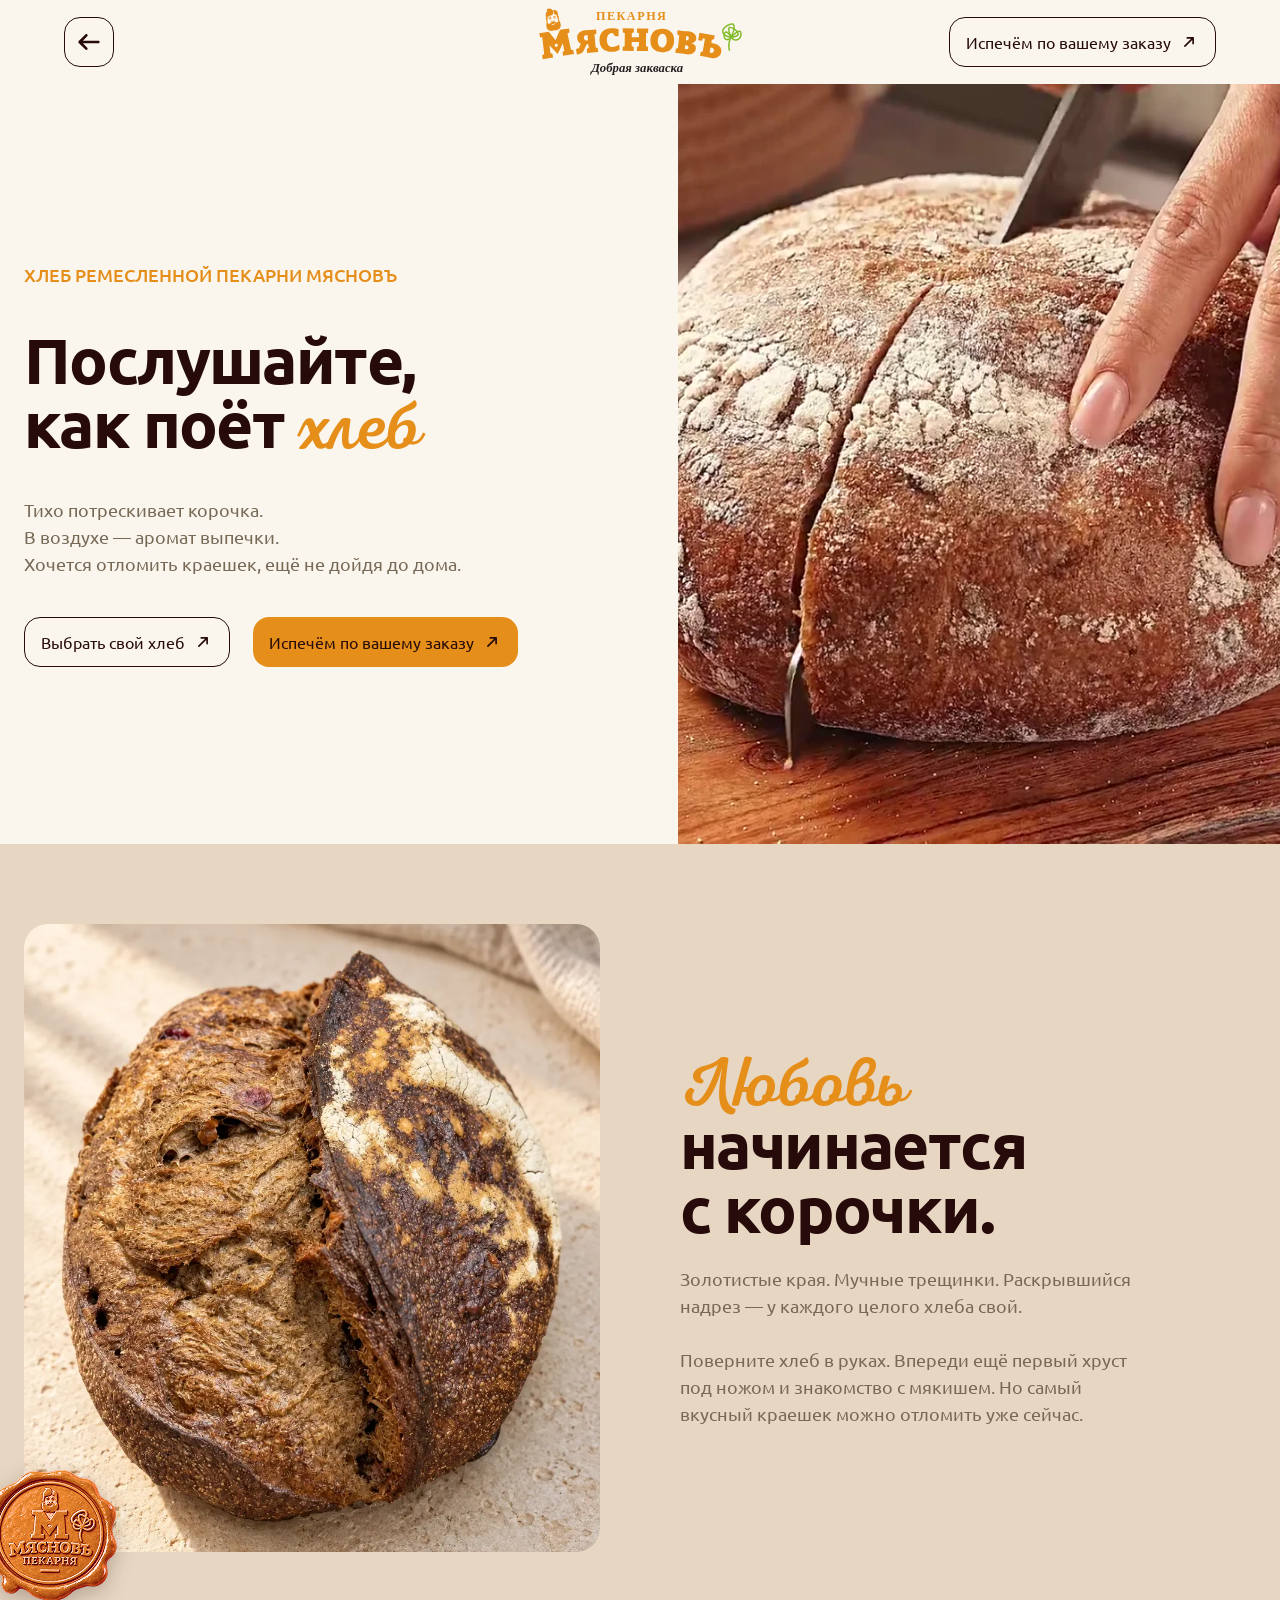
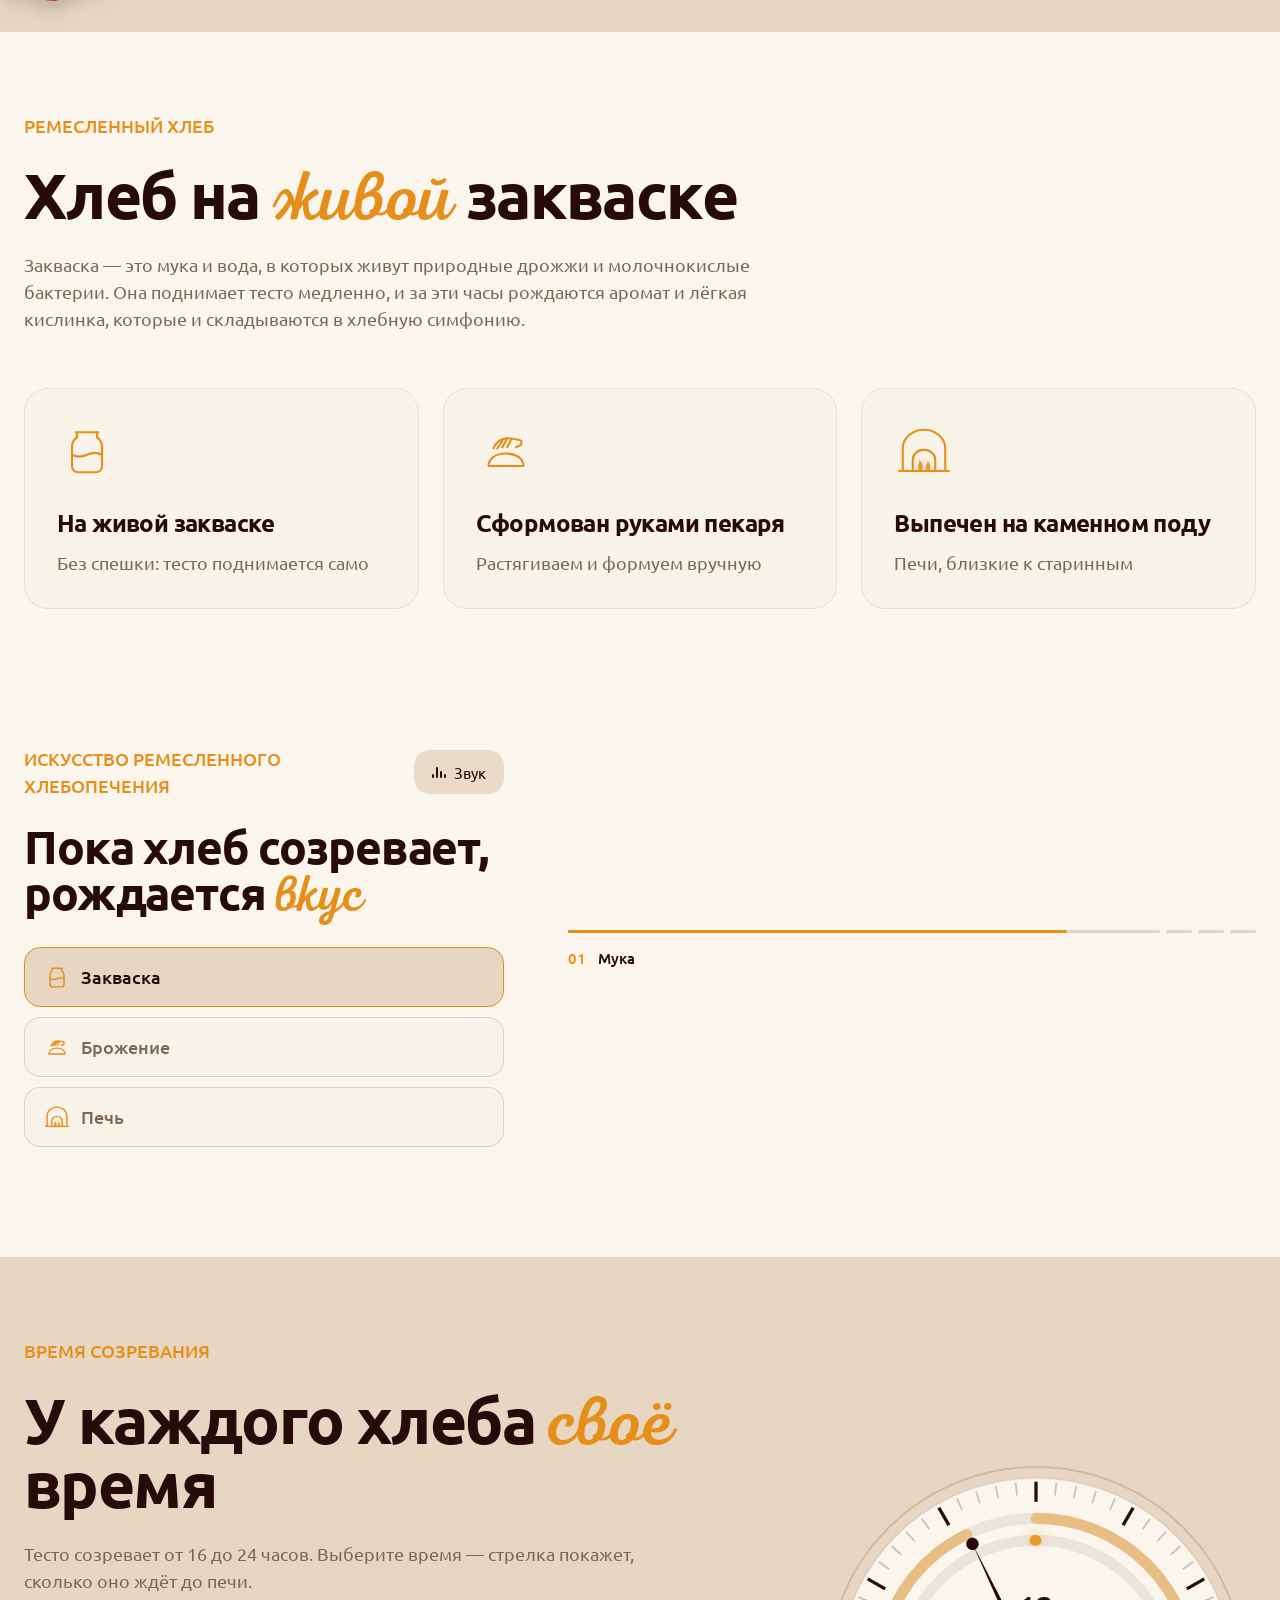
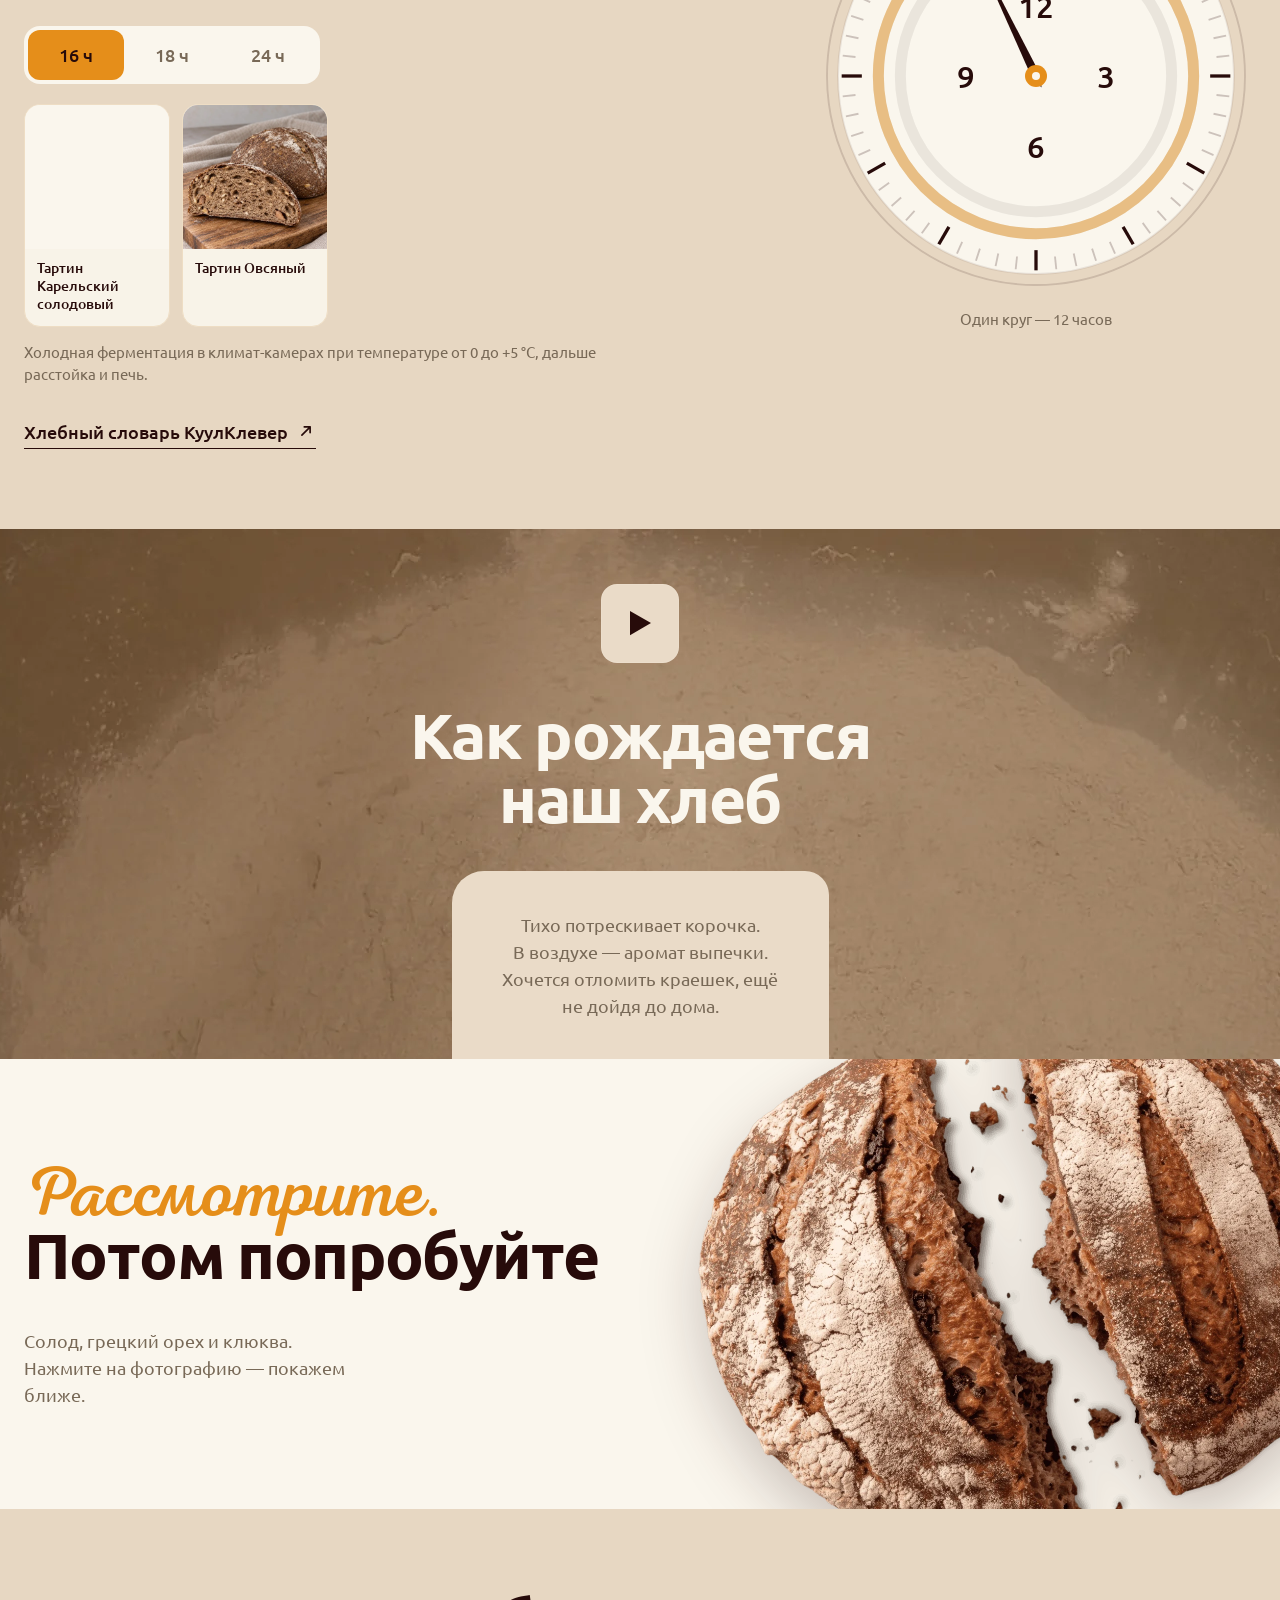
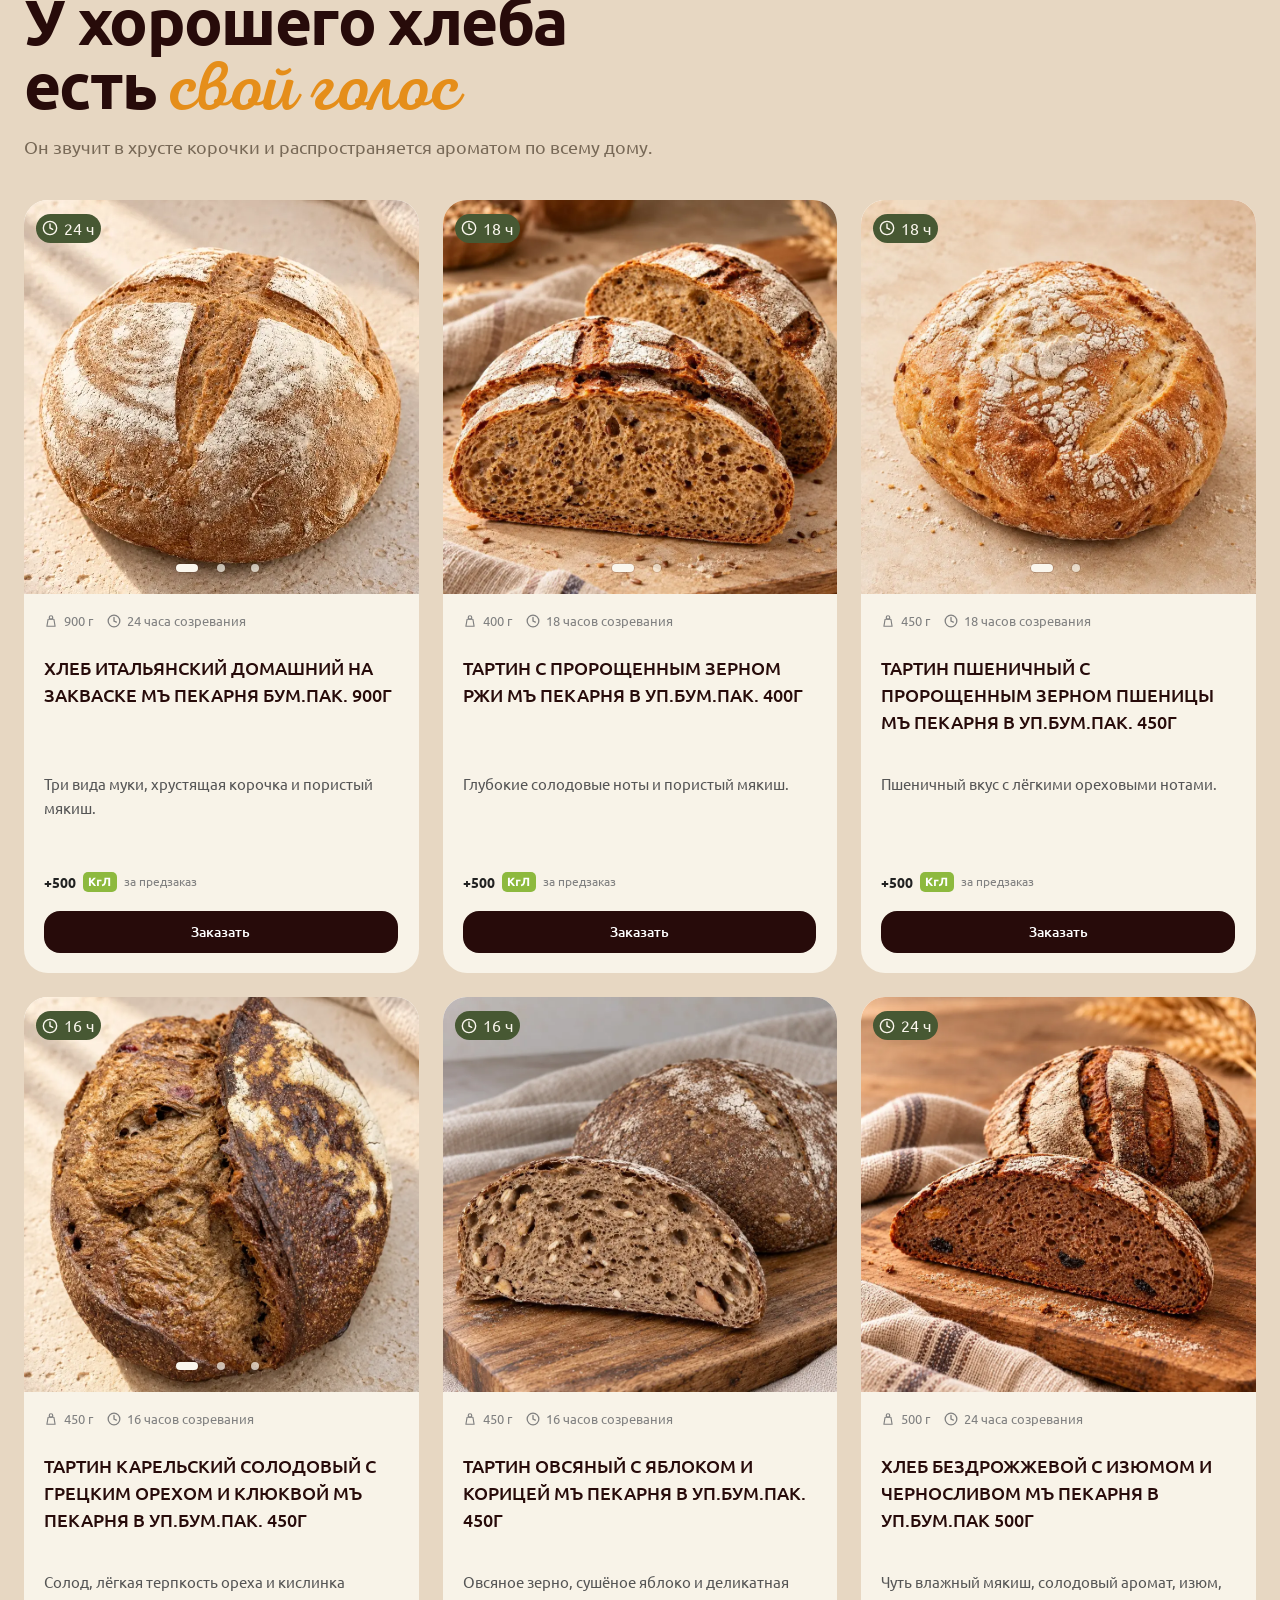
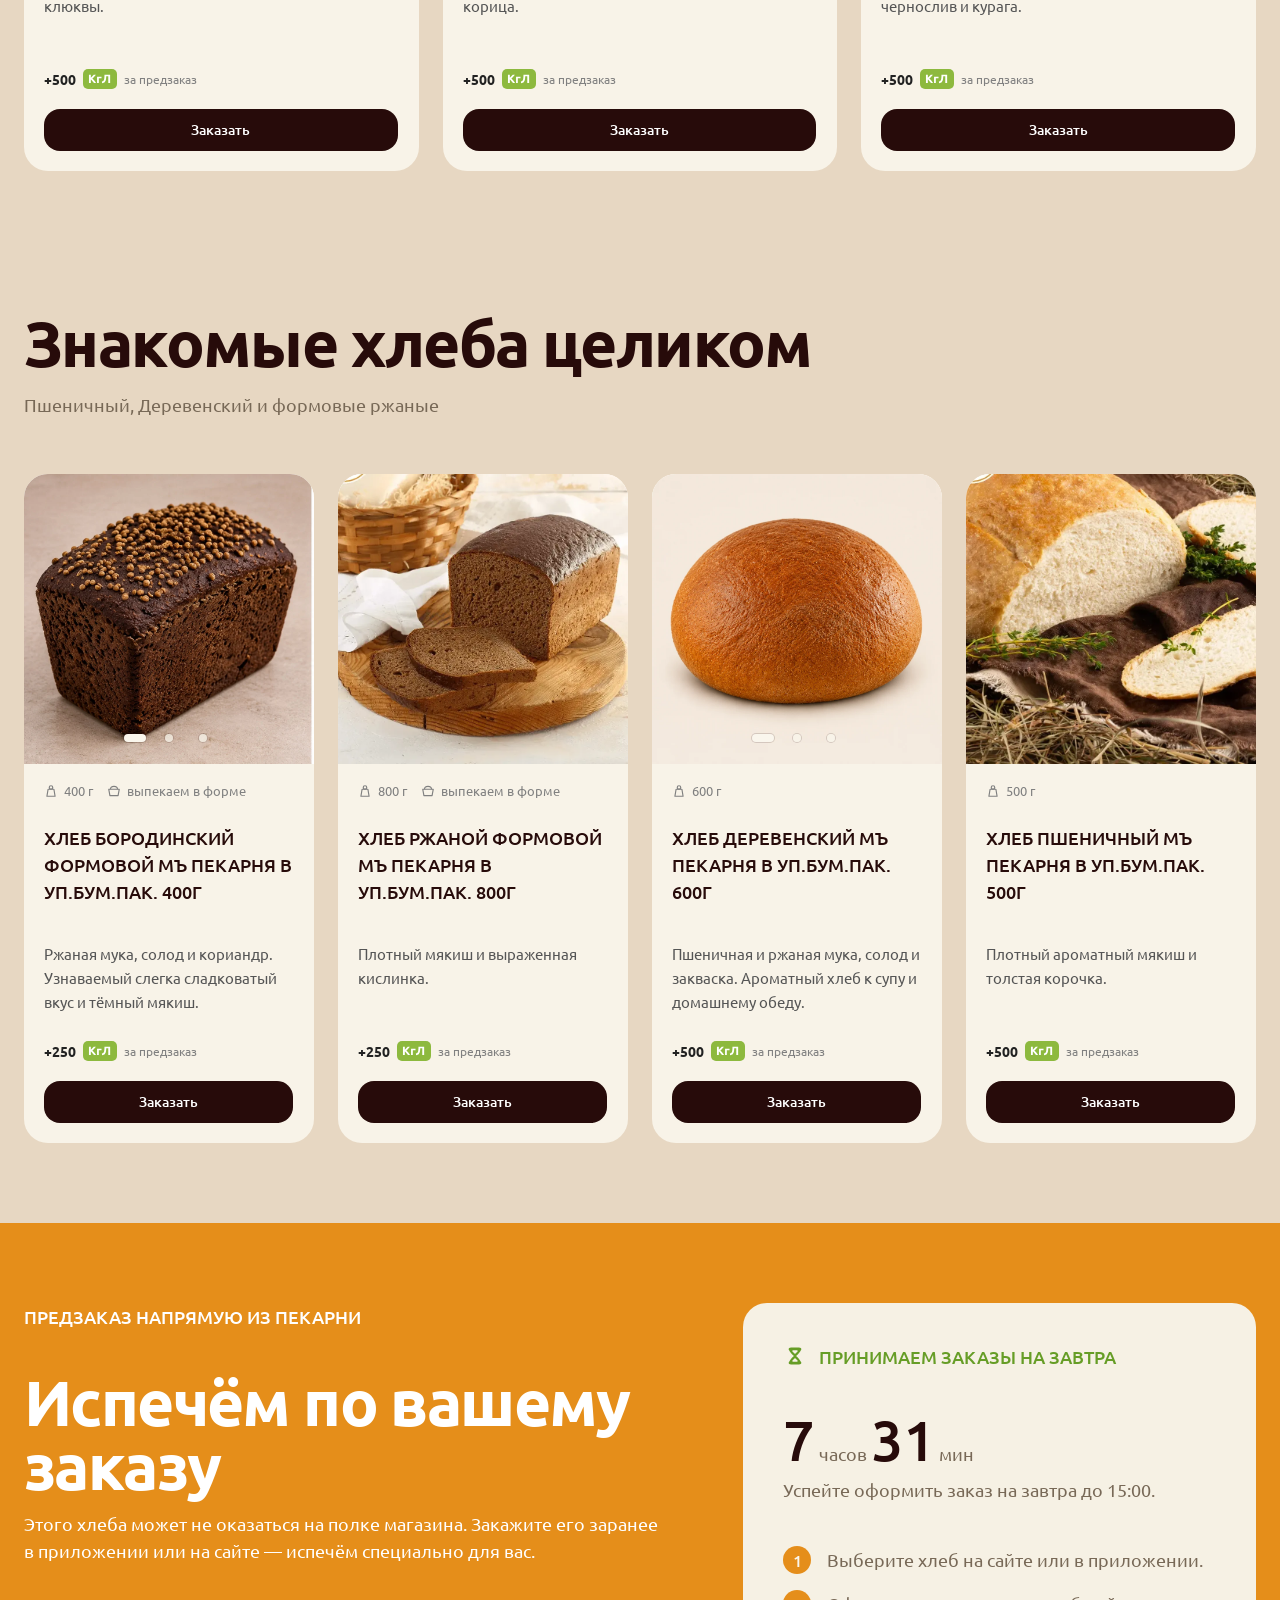
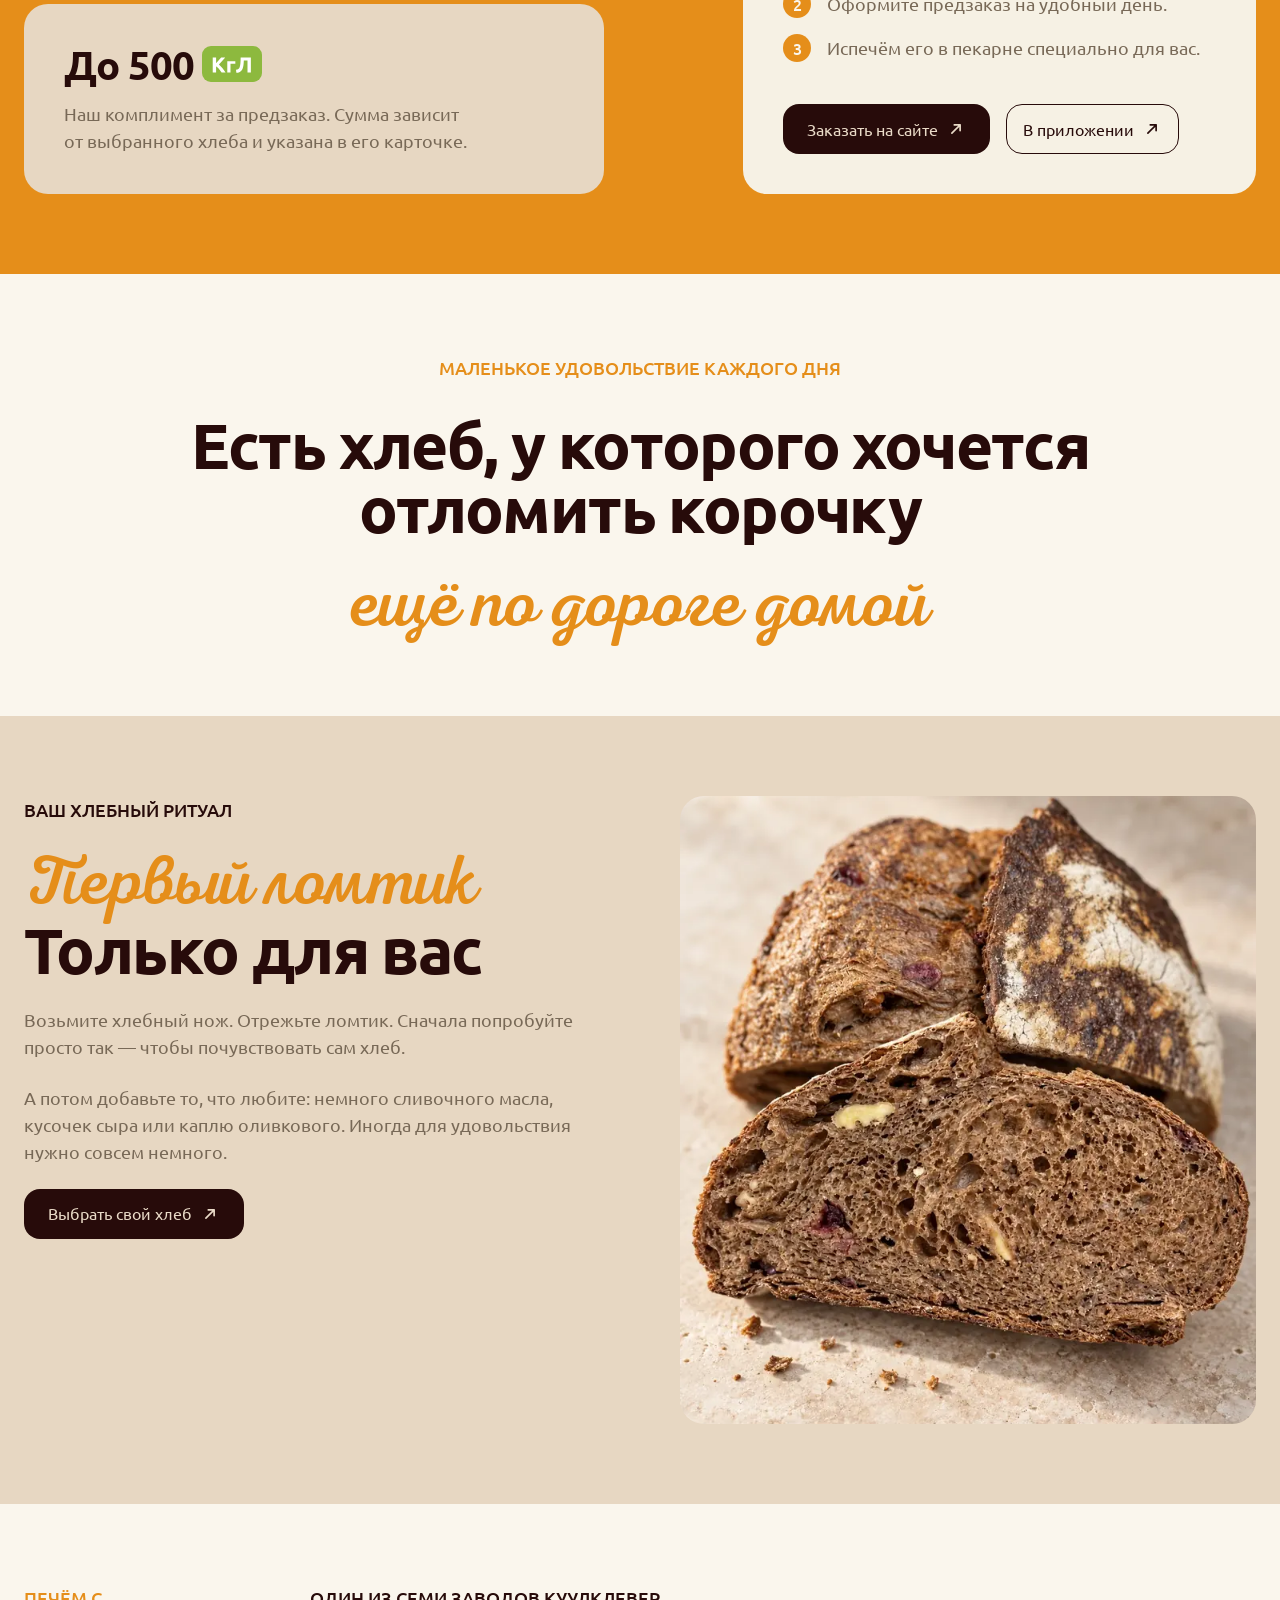
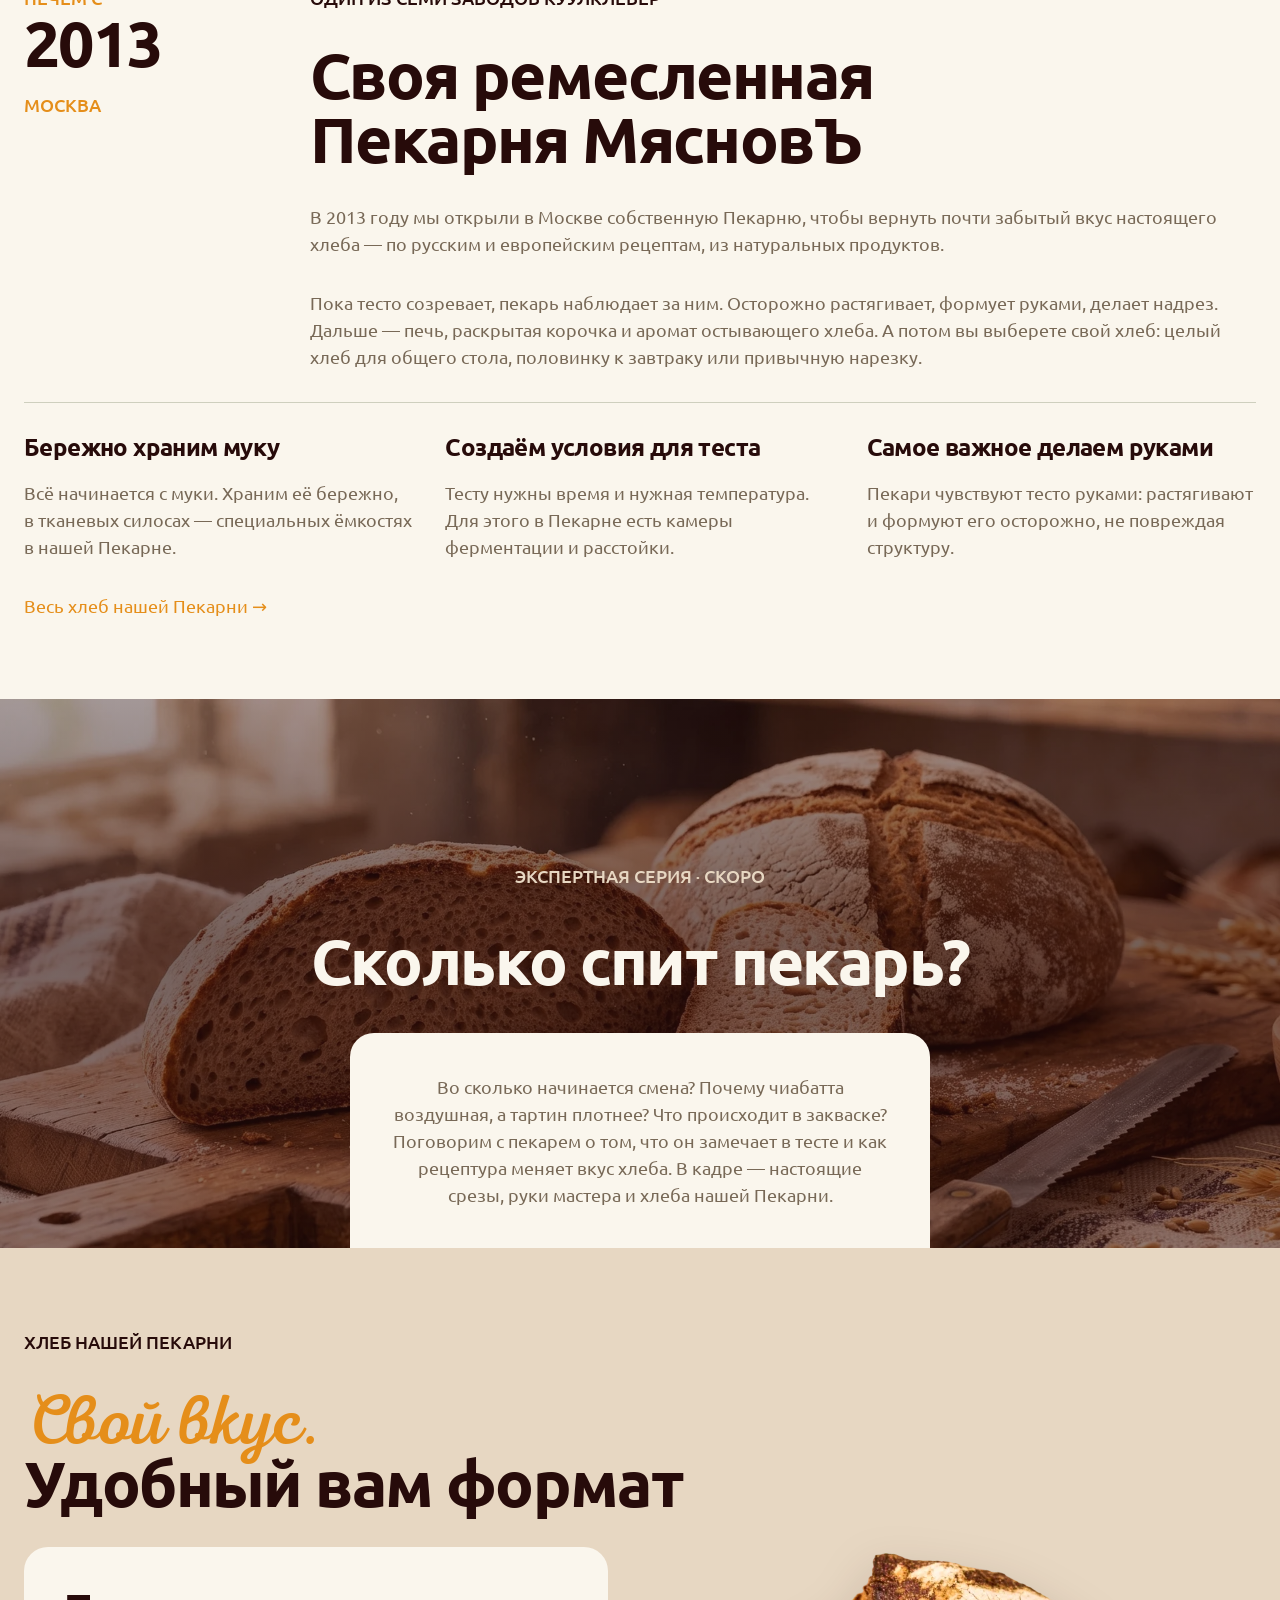
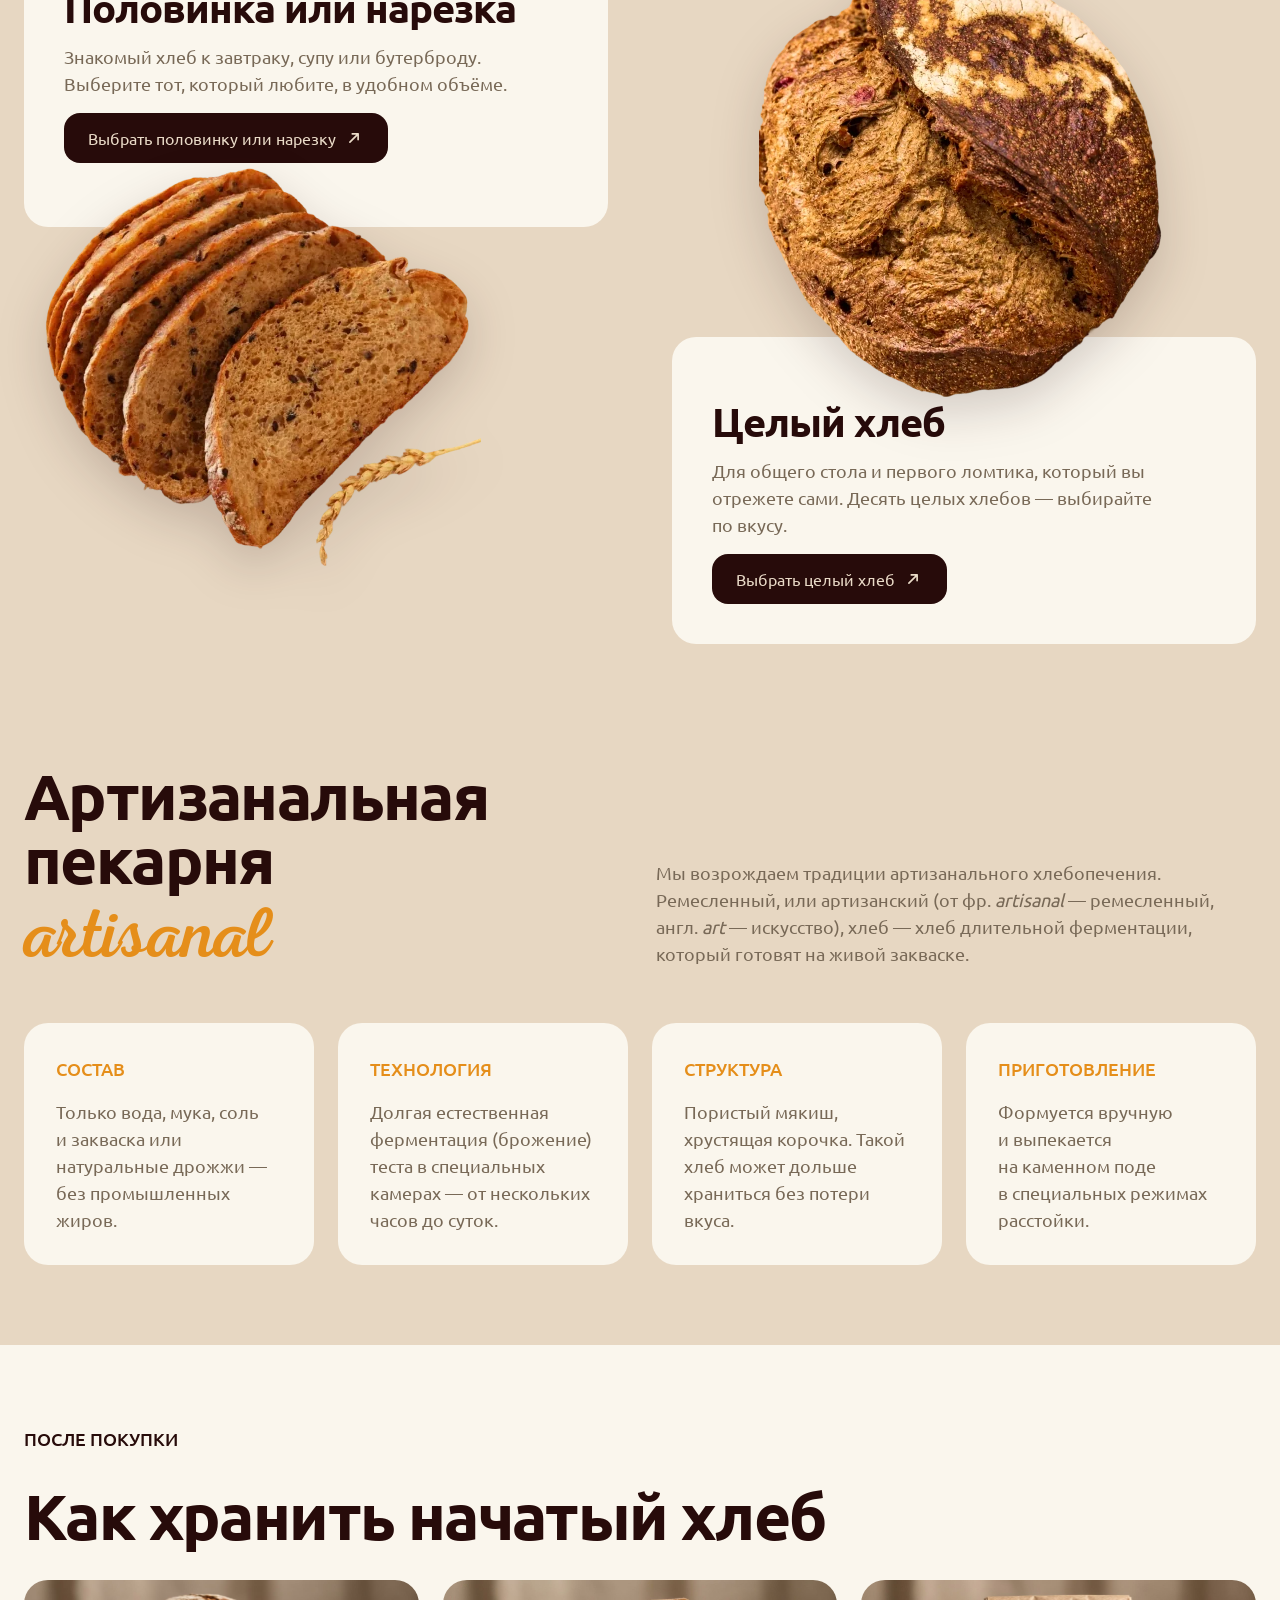
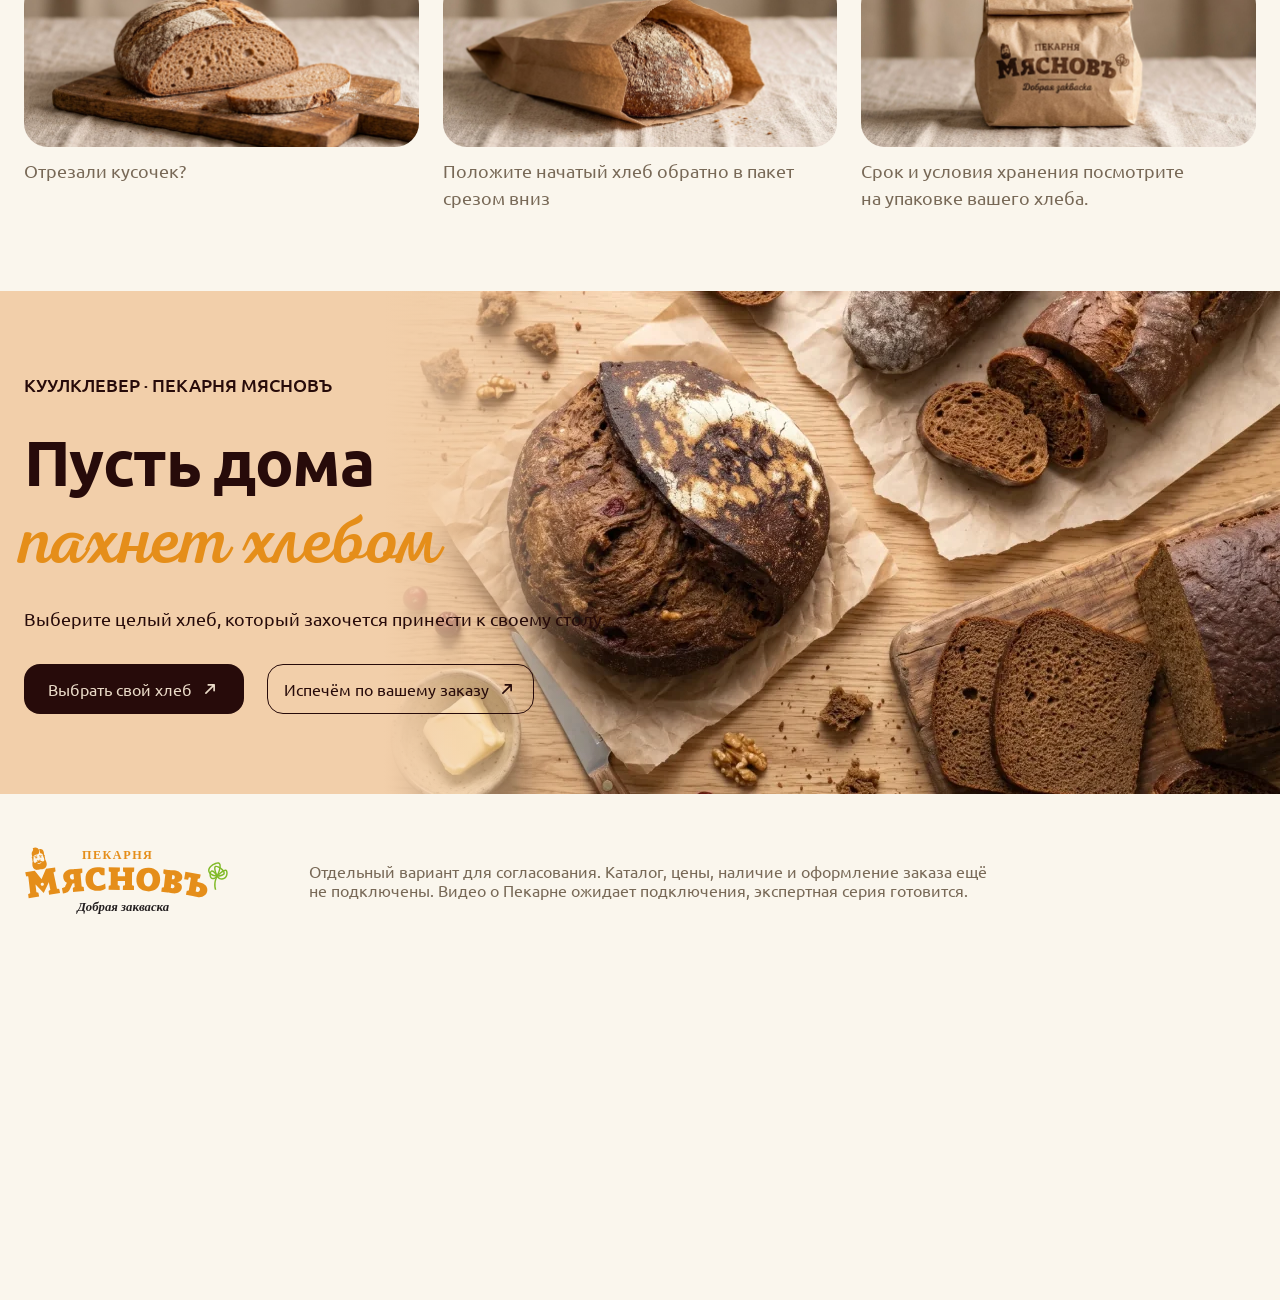
==== commit 1c6aedb4: "v2: хлеба для каждого времени созревания — маленькие карточки 16, 18 и 24 часа: карточки с фото и на" ====
--- a/v2/index.html
+++ b/v2/index.html
@@ -126,7 +126,7 @@
         <button type="button" data-h="18" data-eg="Тартины с&nbsp;пророщенным зерном · Багет ржаной · Мини-багет с&nbsp;сыром" aria-pressed="false">18 ч</button>
         <button type="button" data-h="24" data-eg="Итальянский домашний · С&nbsp;изюмом и&nbsp;черносливом · Французский багет · Чиабатта" aria-pressed="false">24 ч</button>
       </div>
-      <p class="dial-eg" aria-live="polite">Выберите время</p>
+      <div class="ripen-items" aria-live="polite"></div>
       <a class="ripen-link" href="https://www.coolclever.ru/blog/hlebnyj-kuulklever-slovar" target="_blank" rel="noopener"><span>Хлебный словарь КуулКлевер</span><svg class="ic" width="20" height="20" viewBox="0 0 20 20" aria-hidden="true"><path d="M14.1248 12.6011C13.6645 12.6011 13.2915 12.228 13.2915 11.7678L13.2914 7.8871L6.46446 14.7141C6.13902 15.0395 5.61138 15.0395 5.28595 14.7141C4.96051 14.3887 4.96051 13.861 5.28595 13.5356L12.1129 6.70859L8.23223 6.70859C7.77199 6.70859 7.39889 6.33549 7.39889 5.87526C7.39889 5.41502 7.77199 5.04192 8.23223 5.04192L14.1248 5.04192C14.3458 5.04192 14.5578 5.12972 14.714 5.286C14.8703 5.44228 14.9581 5.65424 14.9581 5.87525L14.9581 11.7678C14.9581 12.228 14.585 12.6011 14.1248 12.6011Z" fill="currentColor"/></svg></a>
     </div>
   </div>
--- a/v2/styles.css
+++ b/v2/styles.css
@@ -193,7 +193,19 @@
 .seg button{display:flex;align-items:center;justify-content:center;min-width:96px;min-height:50px;padding:0 20px;border:0;border-radius:12px;background:none;color:var(--muted);font:500 18px/1 var(--sans);cursor:pointer;transition:background .25s,color .25s}
 .seg button:hover{color:var(--ink)}
 .seg button[aria-pressed=true]{background:var(--orange);color:var(--ink)}
-.dial-eg{margin-top:16px;min-height:54px;color:var(--ink)}
+.ripen-items{margin-top:20px;min-height:200px}
+.mini-cards{display:grid;grid-template-columns:repeat(4,minmax(0,1fr));gap:12px;max-width:620px}
+.mini{display:flex;flex-direction:column;height:100%;border-radius:16px;overflow:hidden;background:var(--card);border:1px solid var(--chip-line);transition:transform .25s var(--ease),box-shadow .25s}
+.mini:hover{transform:translateY(-3px);box-shadow:0 10px 20px -12px rgba(39,11,10,.35)}
+.mini-media{position:relative;display:block;aspect-ratio:1/1;background:var(--paper)}
+.mini-media img{position:absolute;inset:0;width:100%;height:100%;object-fit:cover}
+.mini-ph{position:absolute;inset:0;display:grid;place-items:center;color:#c9a77c}
+.mini-ph svg{width:44%;height:auto}
+.mini-name{display:block;padding:10px 12px 12px;font:500 14px/1.3 var(--sans);color:var(--ink)}
+.ripen-note{margin-top:14px;max-width:620px;font-size:15px;line-height:1.5;color:var(--muted)}
+.mini-cards li{animation:mini-in .45s var(--ease) both}
+.mini-cards li:nth-child(2){animation-delay:.06s}.mini-cards li:nth-child(3){animation-delay:.12s}.mini-cards li:nth-child(4){animation-delay:.18s}
+@keyframes mini-in{from{opacity:0;transform:translateY(8px)}}
 .dial-dict{display:grid;gap:16px;margin:32px 0 0;max-width:560px}
 .dial-dict dt{font:500 15px/1.4 var(--sans);text-transform:uppercase;color:var(--orange);margin-bottom:2px}
 .dial-dict dd{margin:0;color:var(--muted)}
@@ -241,11 +253,16 @@
 .grid{display:grid;gap:24px}
 .grid--3{grid-template-columns:repeat(3,1fr);margin-top:40px}
 .grid--4{grid-template-columns:repeat(4,1fr);margin-top:56px}
-.grp[hidden],.card[hidden]{display:none}
+.grp[hidden],.card[hidden],.ripen[hidden]{display:none}
 .carousel-dots{display:none}
 .card{display:flex;flex-direction:column;background:var(--card);border-radius:24px;overflow:hidden;view-transition-name:var(--vt)}
 .card-media{position:relative;flex:none;aspect-ratio:1/1;overflow:hidden;background:var(--paper)}   /* единый шаблон: квадратное фото во всех карточках */
-.card-media img{position:absolute;inset:0;width:100%;height:100%;object-fit:cover}
+.card-media img{position:absolute;inset:0;width:100%;height:100%;object-fit:cover;opacity:0;transition:opacity .35s}
+.card-media img.on{opacity:1}
+.views{position:absolute;left:0;right:0;bottom:12px;z-index:1;display:flex;justify-content:center;gap:6px}
+.views button{display:grid;place-items:center;width:28px;height:28px;padding:0;border:0;background:none;cursor:pointer}
+.views button span{display:block;width:8px;height:8px;border-radius:4px;background:rgba(250,246,237,.7);box-shadow:0 0 0 1px rgba(39,11,10,.15);font-size:0;color:transparent;overflow:hidden;transition:width .25s,background .25s}
+.views button[aria-pressed=true] span{width:22px;background:var(--paper)}
 .card-media .badge{z-index:1}
 .badge{position:absolute;left:12px;top:14px;display:inline-flex;align-items:center;gap:6px;height:29px;padding:0 6px;border-radius:39px;background:#475833;color:var(--paper);font:400 16px/27px var(--sans)}
 .badge svg{width:16px;height:16px}
@@ -254,7 +271,7 @@
 .meta span{display:inline-flex;align-items:center;gap:6px}
 .meta svg{width:14px;height:14px;flex:none}
 .card-text{display:flex;flex-direction:column;gap:10px}
-.card h3{font:500 18px/27px var(--sans);text-transform:uppercase;color:var(--ink);display:-webkit-box;-webkit-box-orient:vertical;-webkit-line-clamp:3;overflow:hidden;min-height:calc(3*27px)}
+.card h3{font:500 18px/27px var(--sans);text-transform:uppercase;color:var(--ink);display:-webkit-box;-webkit-box-orient:vertical;-webkit-line-clamp:4;overflow:hidden;min-height:calc(4*27px)}
 .card-text p{font:400 15px/24px var(--sans);color:#555;display:-webkit-box;-webkit-box-orient:vertical;-webkit-line-clamp:3;overflow:hidden;min-height:calc(3*24px)}
 .card-foot{display:flex;flex-direction:column;align-items:stretch;gap:16px;margin-top:auto}
 .kegl{display:inline-flex;align-items:center;gap:7px;font-size:12px;color:#808080;white-space:nowrap}
@@ -284,7 +301,7 @@
 .how{display:flex;flex-direction:column;gap:16px;counter-reset:how}
 .how li{position:relative;min-height:28px;padding-left:44px;color:var(--muted);counter-increment:how}
 .how li::before{content:counter(how);position:absolute;left:0;top:0;width:28px;height:28px;border-radius:50%;background:var(--orange);color:var(--paper);font:500 16px/28px var(--sans);text-align:center}
-.clock.late .state{color:var(--orange)}
+.clock.late .state{color:#669D26}
 
 /* 08 · Маленькое удовольствие */
 .band{text-align:center}
@@ -481,6 +498,11 @@
   .store-steps{grid-template-columns:1fr}
   .seg{display:grid;grid-template-columns:repeat(3,minmax(0,1fr));grid-auto-flow:row;width:100%}
   .seg button{min-width:0;font-size:16px}
+  .mini-cards{grid-template-columns:1fr;gap:8px}
+  .mini{flex-direction:row;align-items:center}
+  .mini-media{flex:0 0 64px;width:64px}
+  .mini-name{padding:8px 14px;font-size:15px}
+  .ripen-items{min-height:0}
   .dial{width:min(76vw,300px)}
   .dial-dict{margin-top:24px}
   .final{--final-photo-height:304px;min-height:0;padding:0 0 48px;background:#F2CFAA}
@@ -557,6 +579,7 @@
   .foot-brand{padding:8px 0}
 }
 @media (prefers-reduced-motion:reduce){
+  .mini-cards li{animation:none}
   .pillars .ico *{animation:none!important}
   html{scroll-behavior:auto}
   .reveal{opacity:1;transform:none;transition:none}
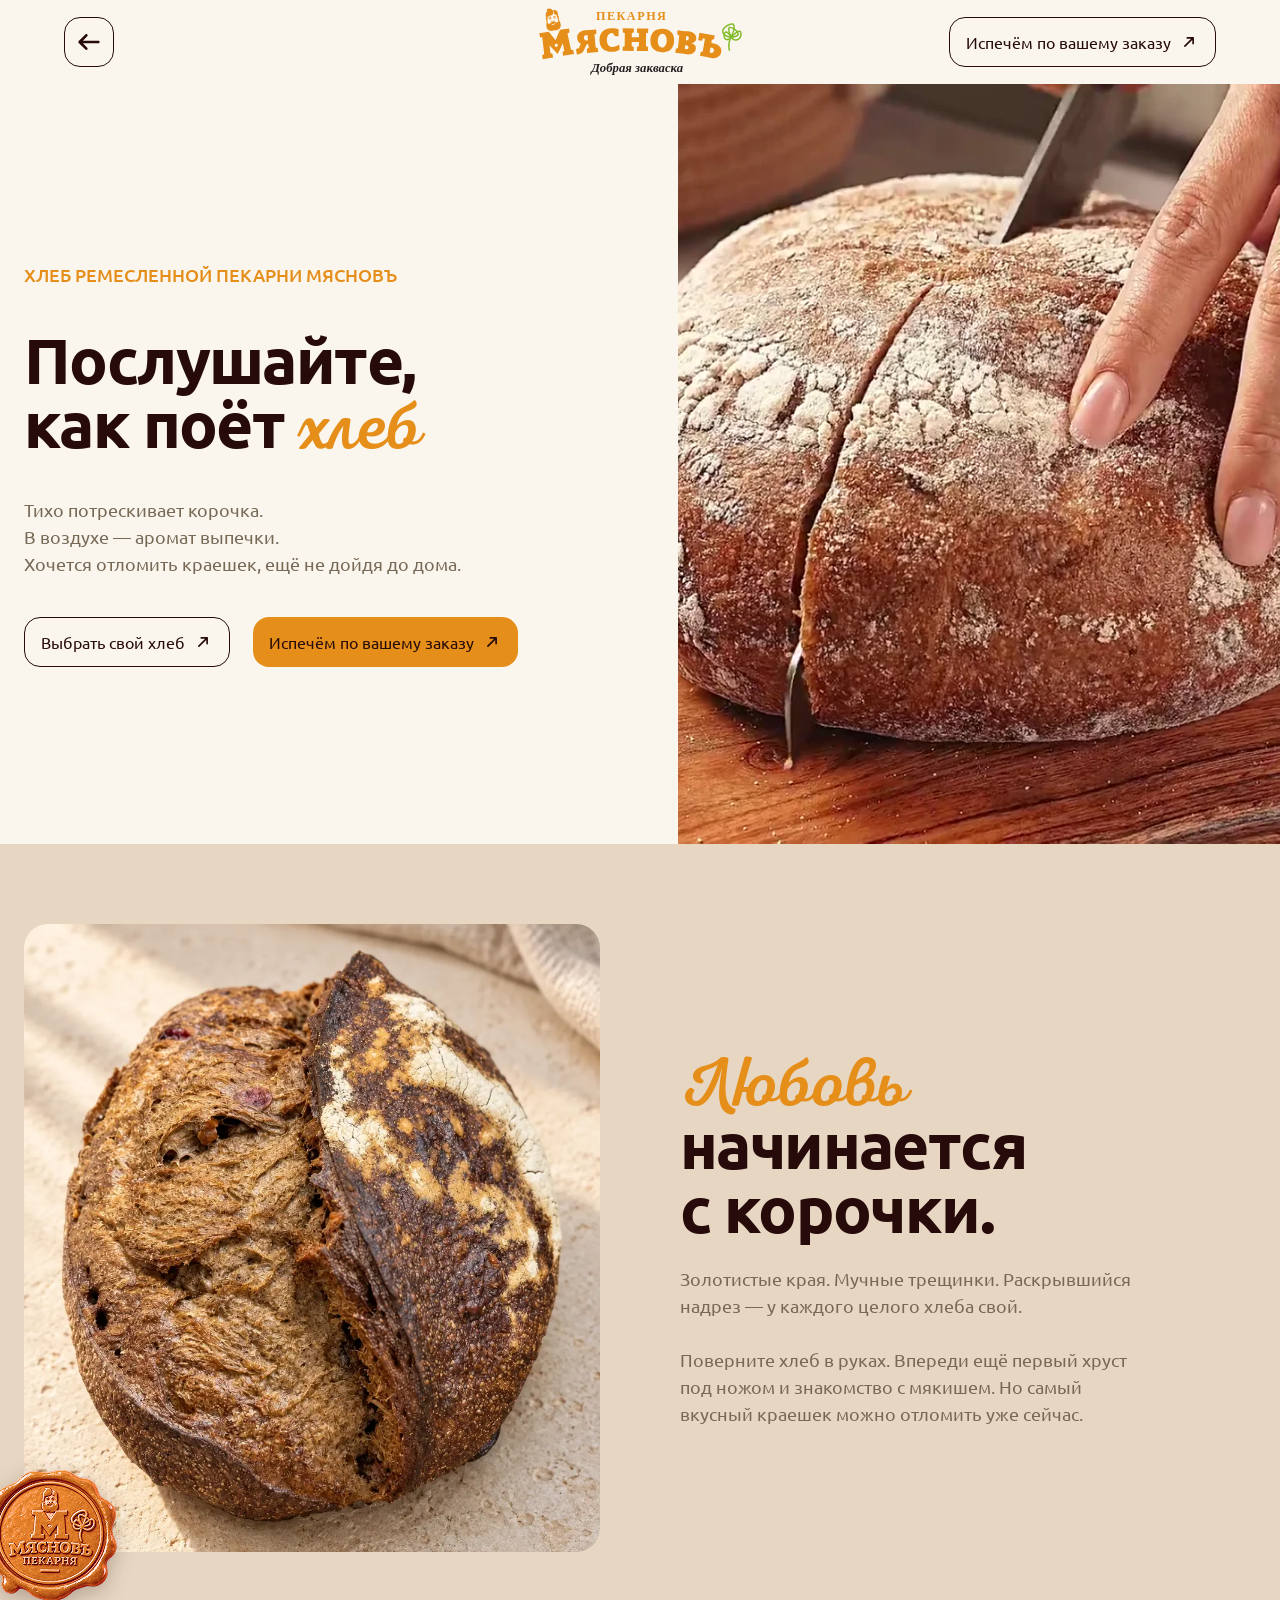
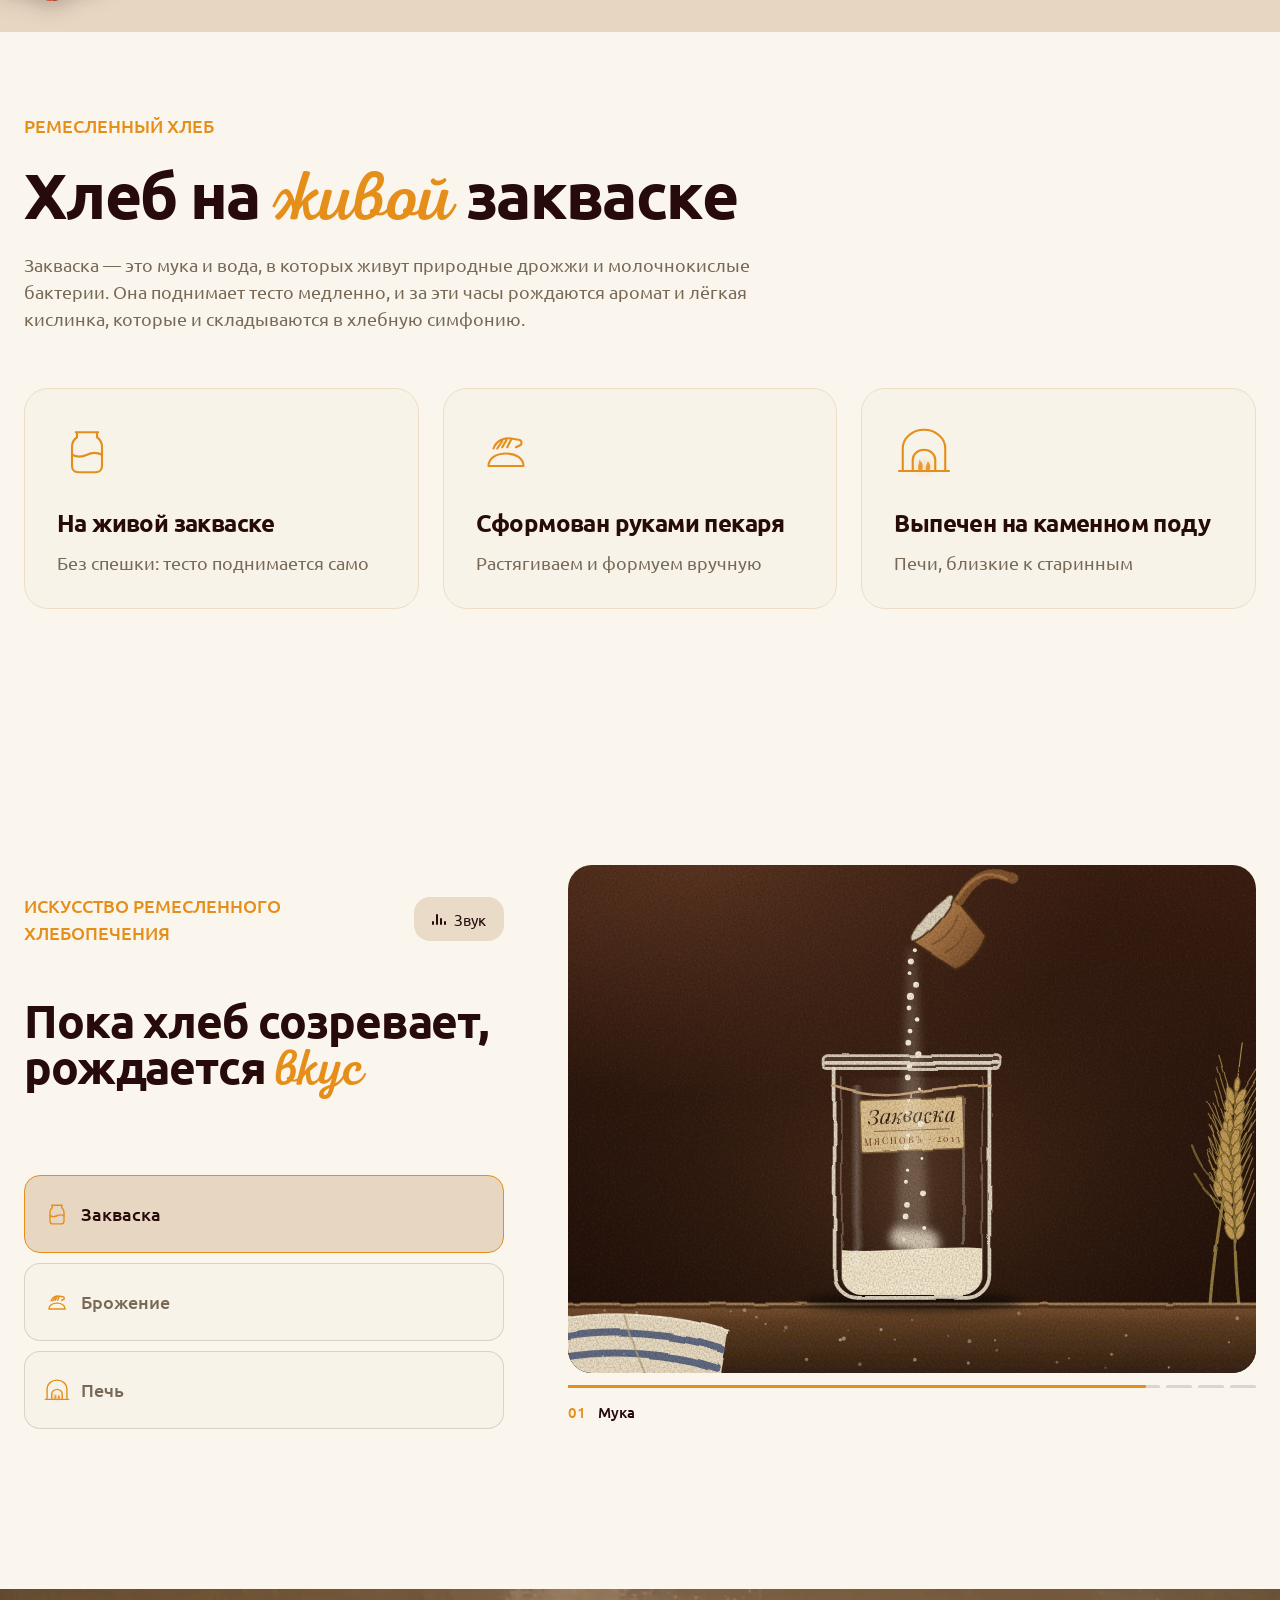
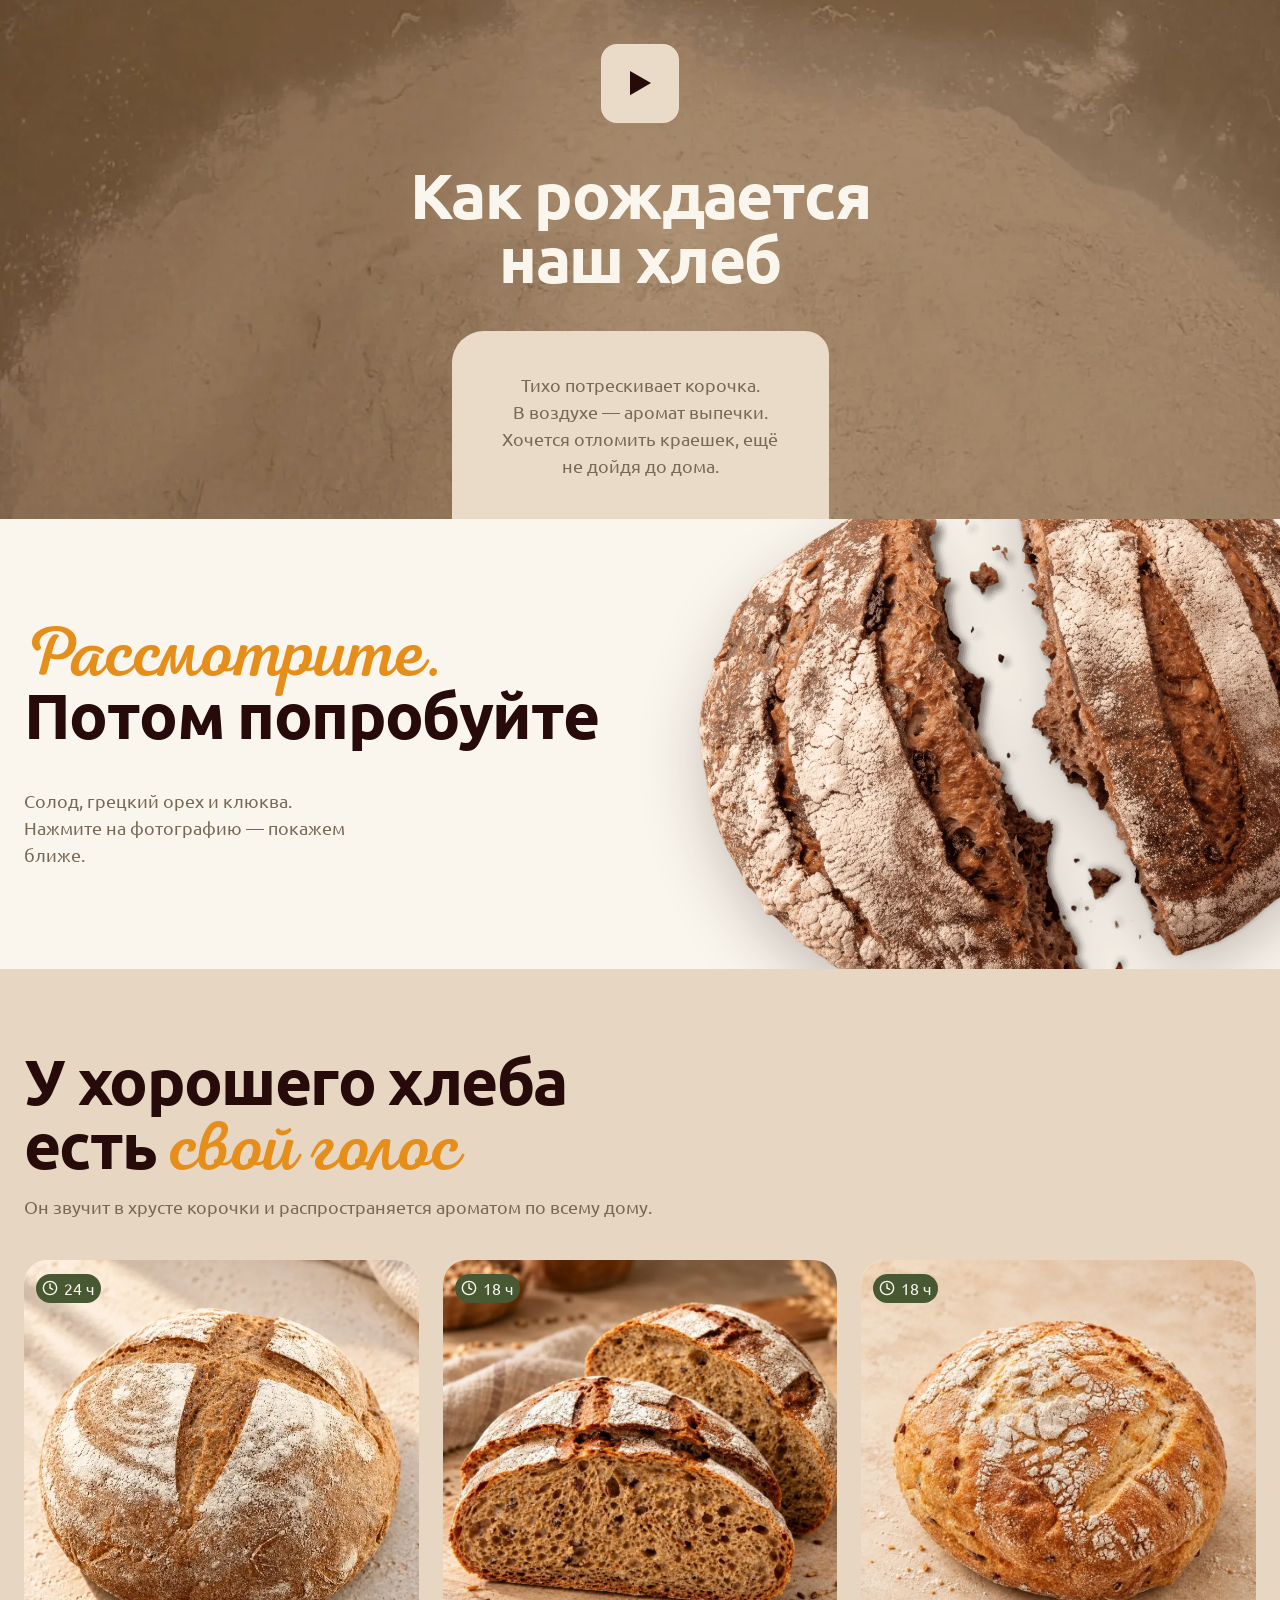
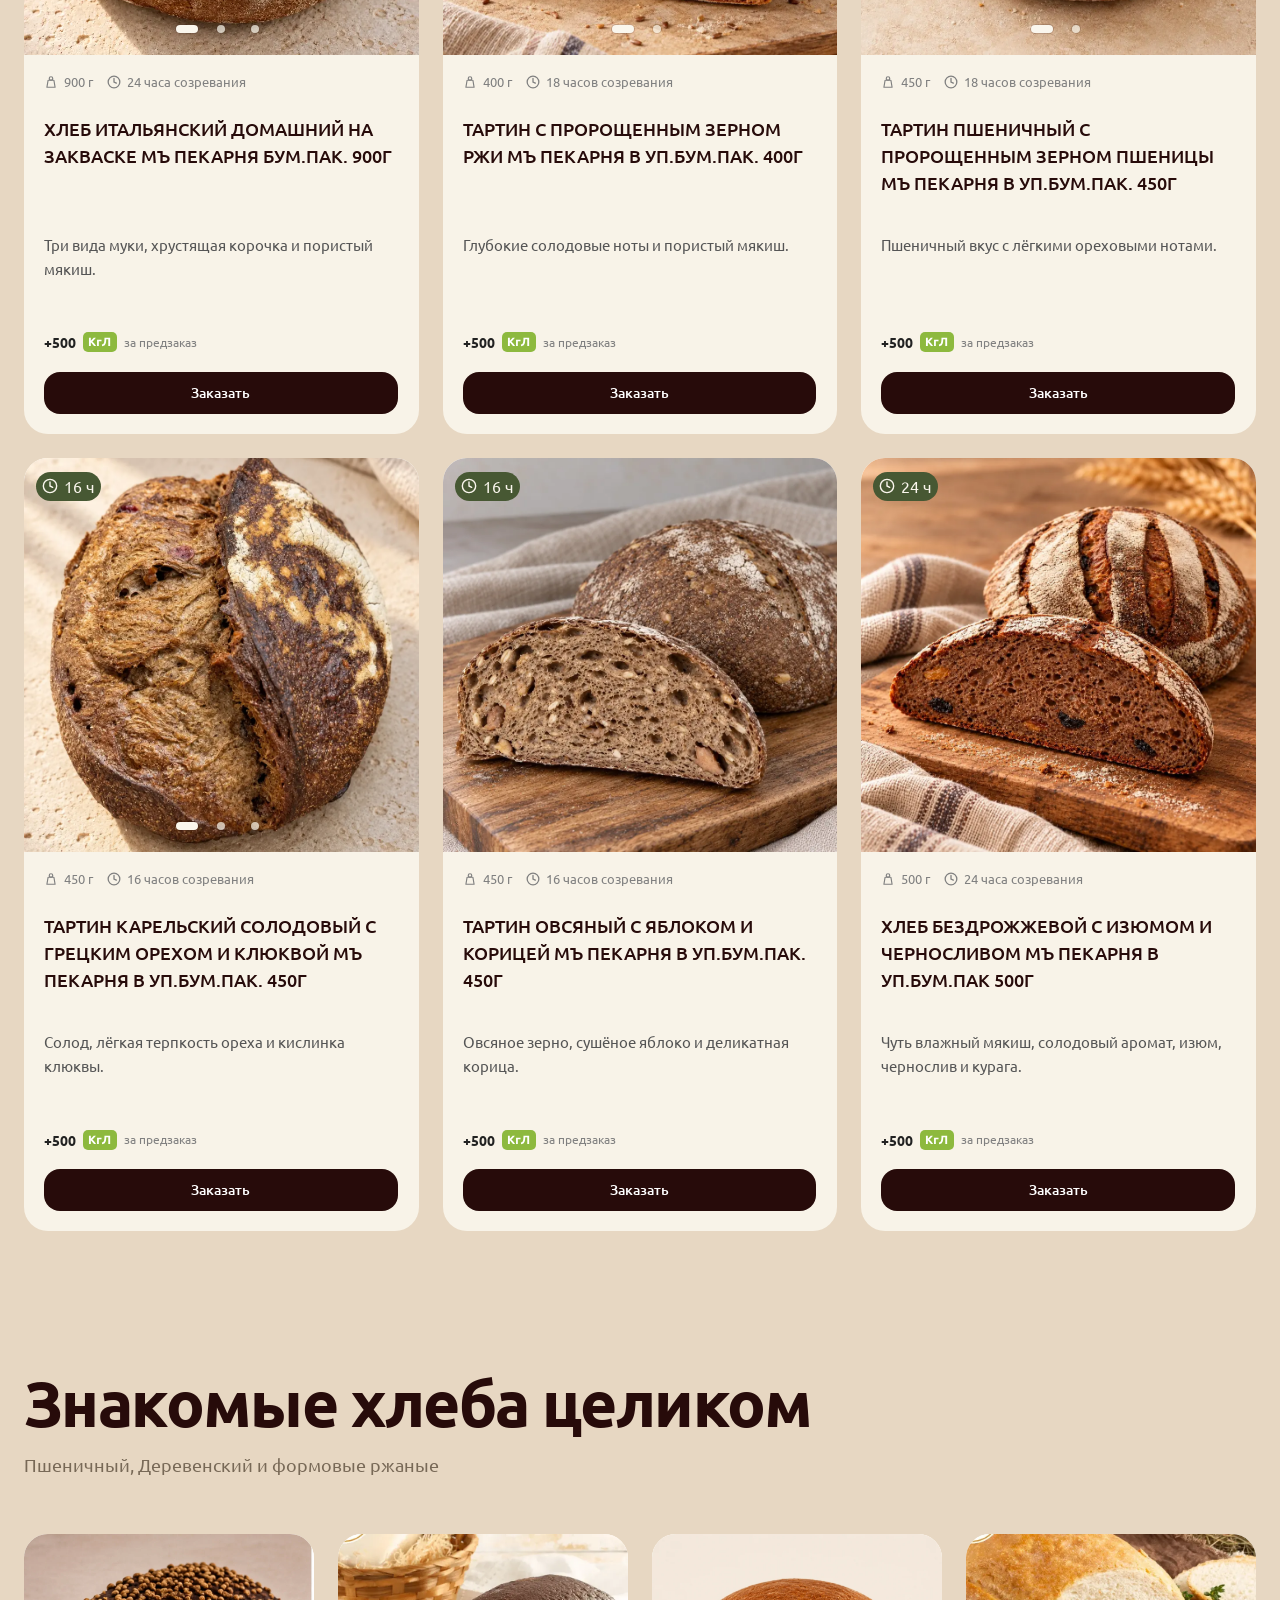
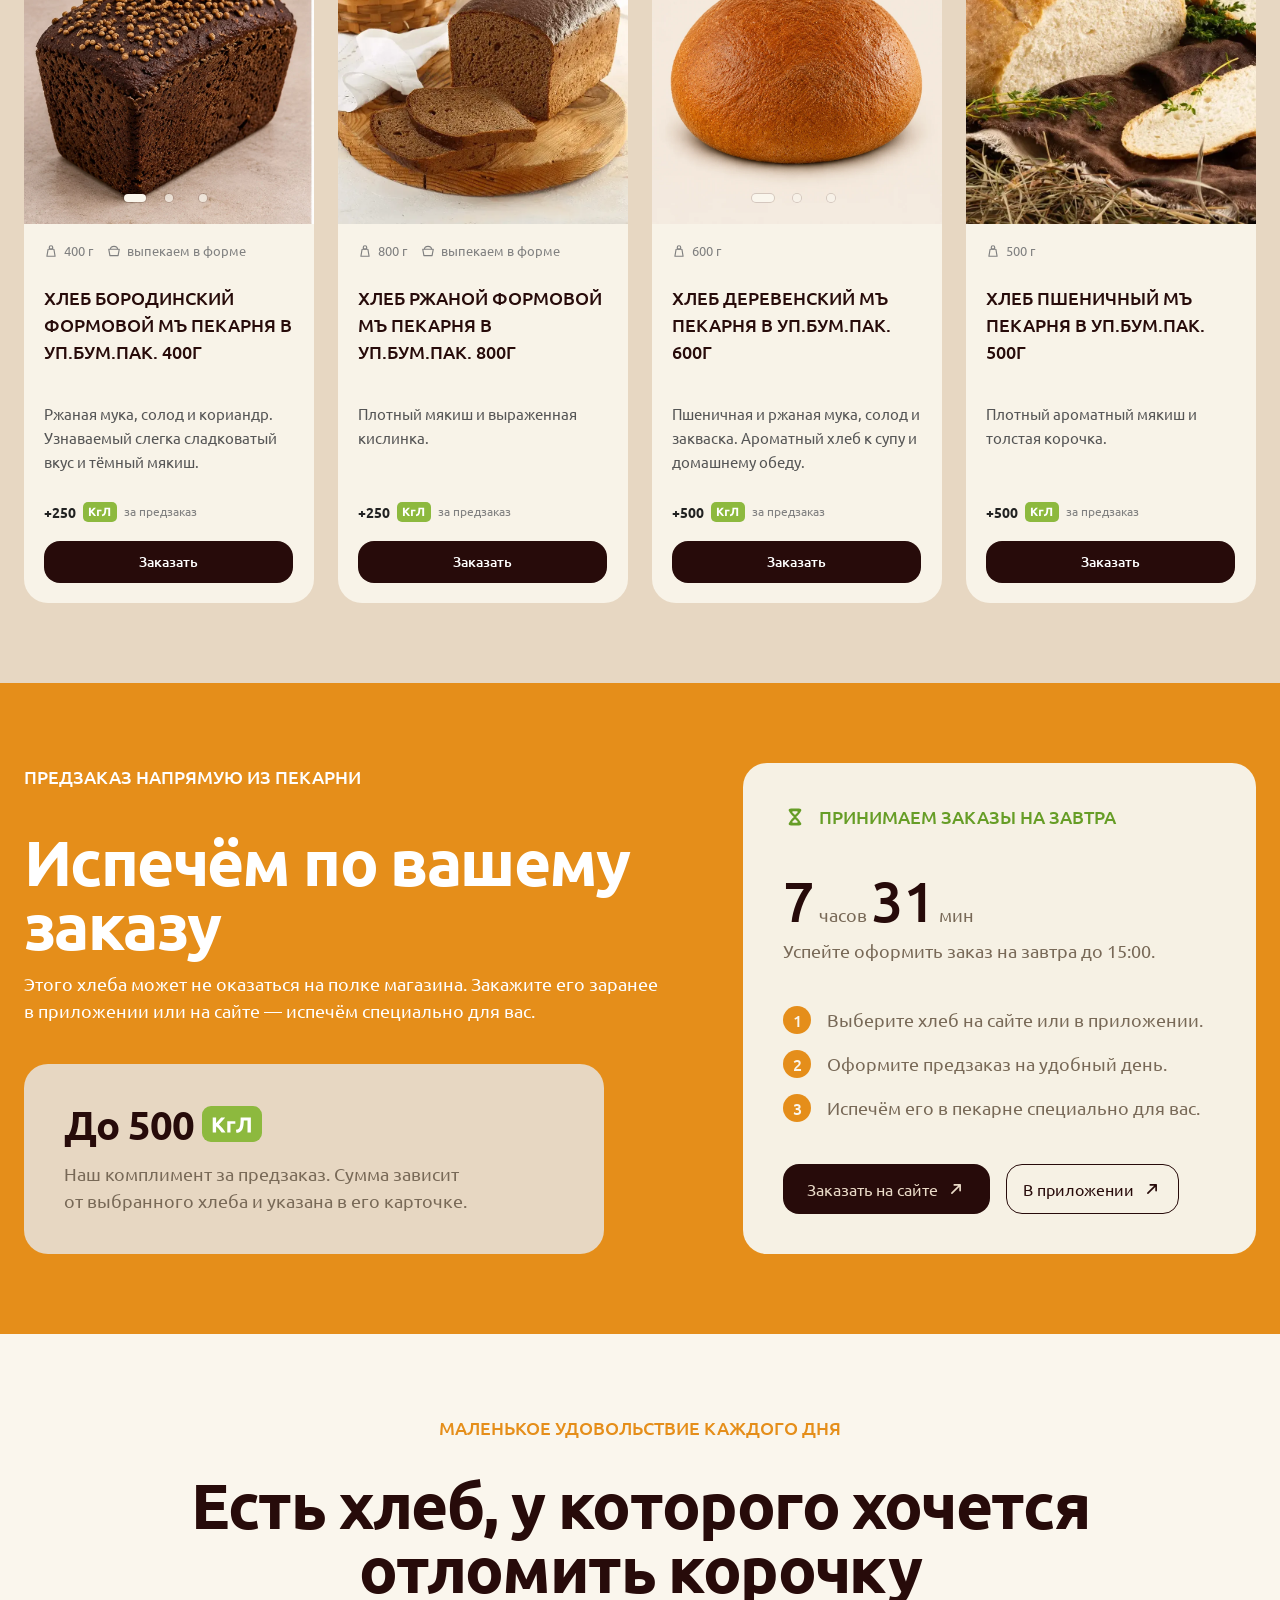
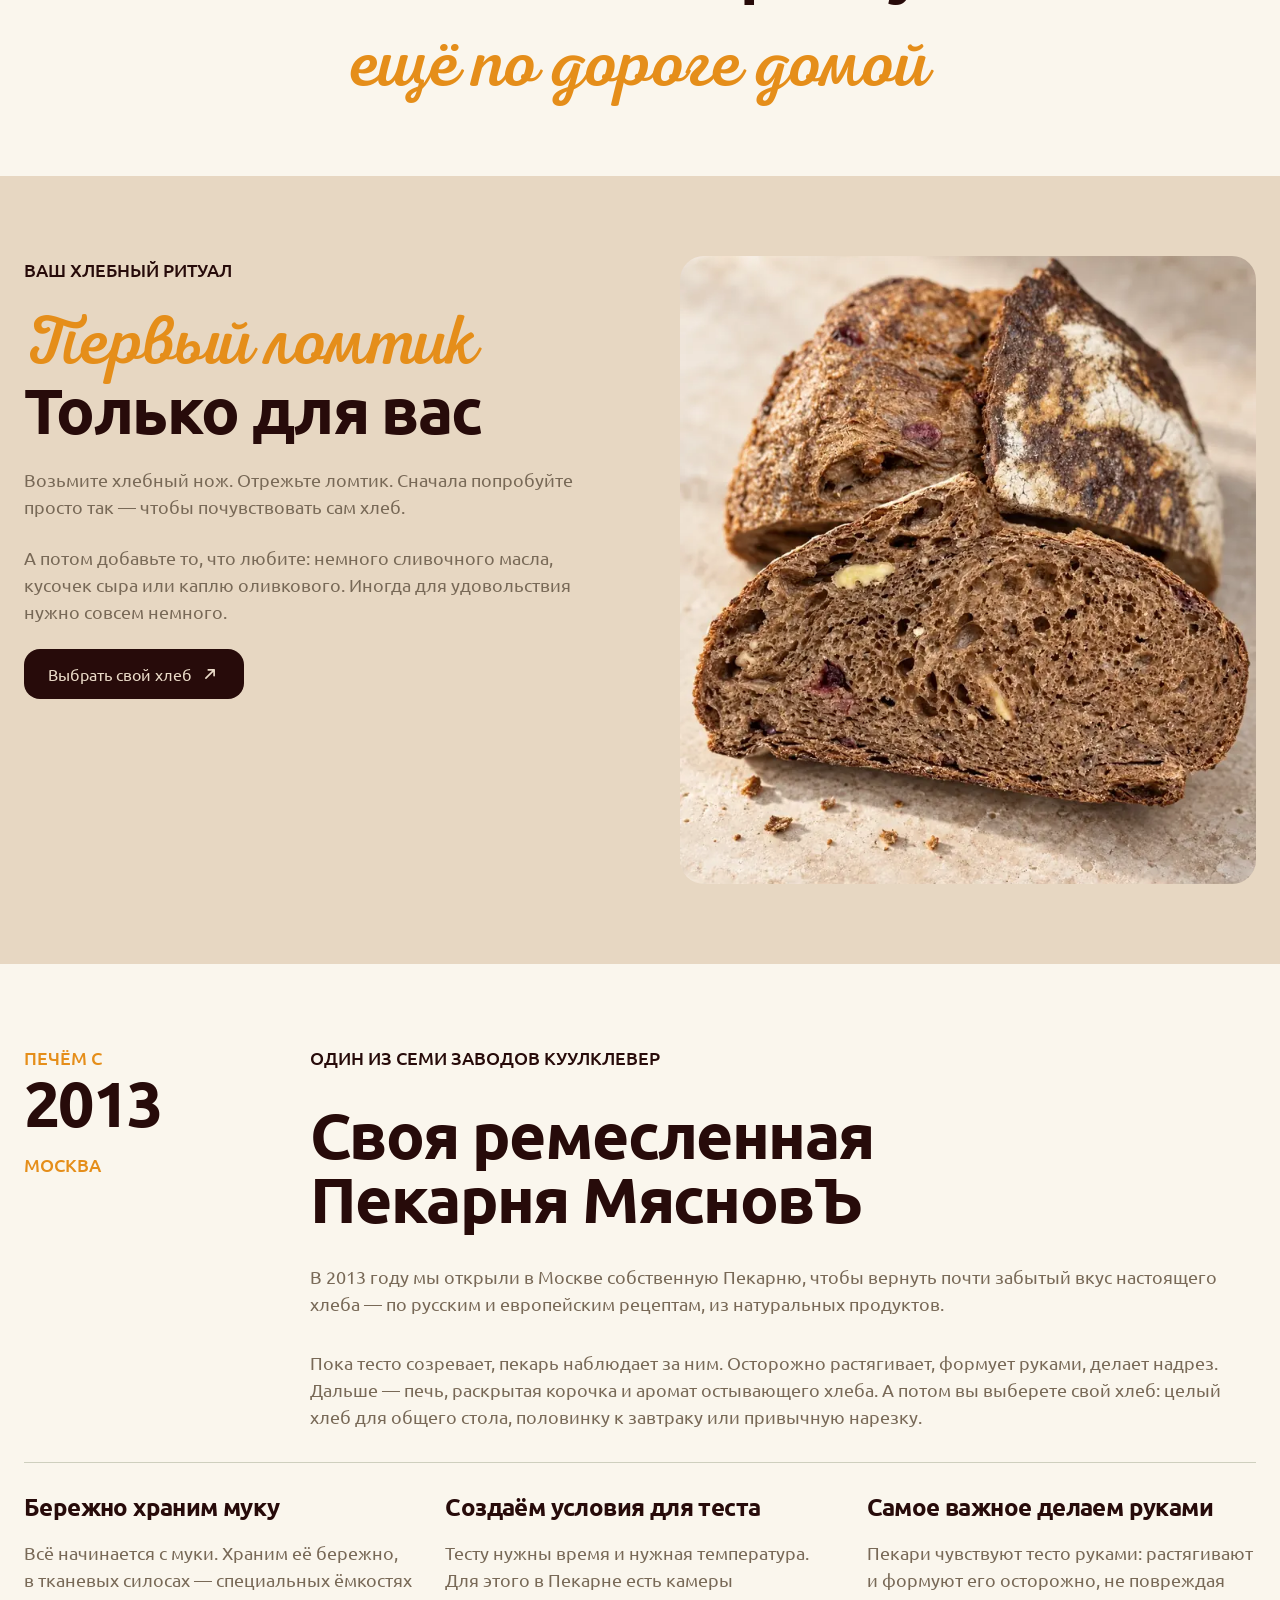
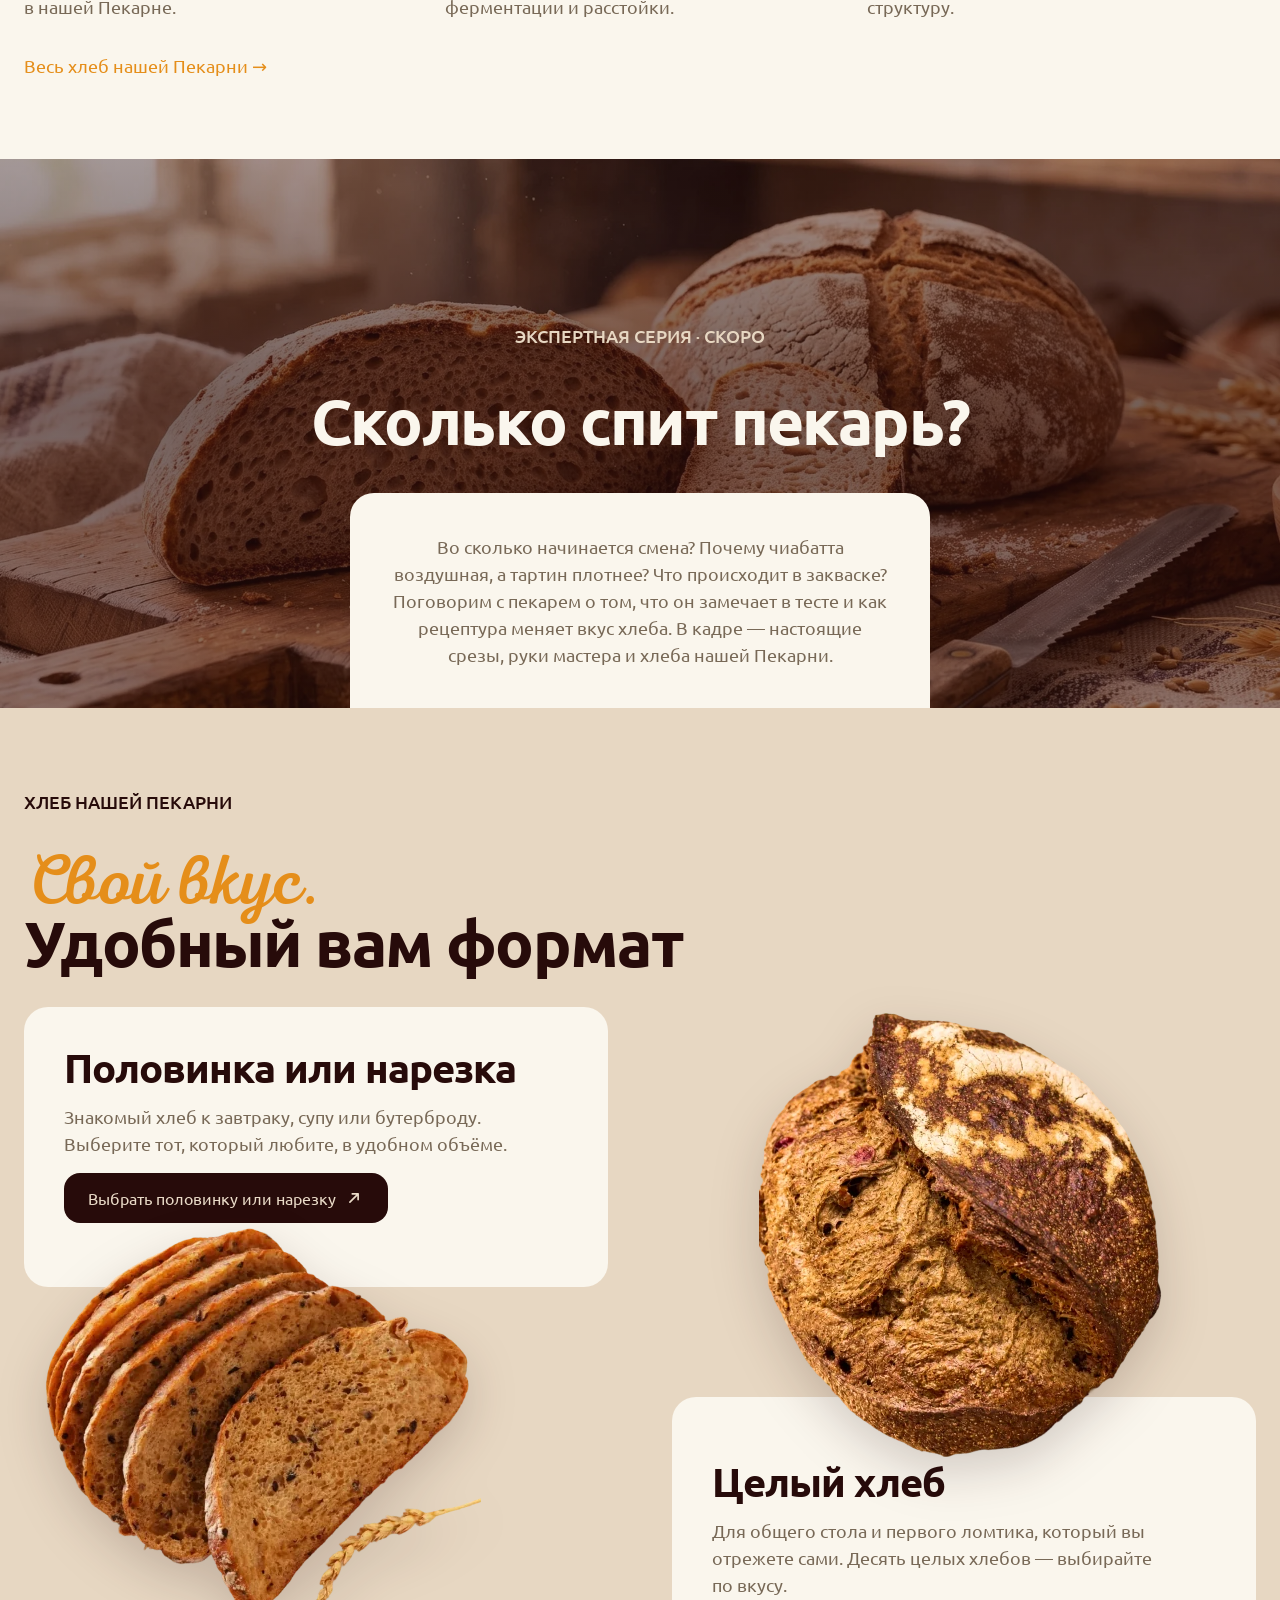
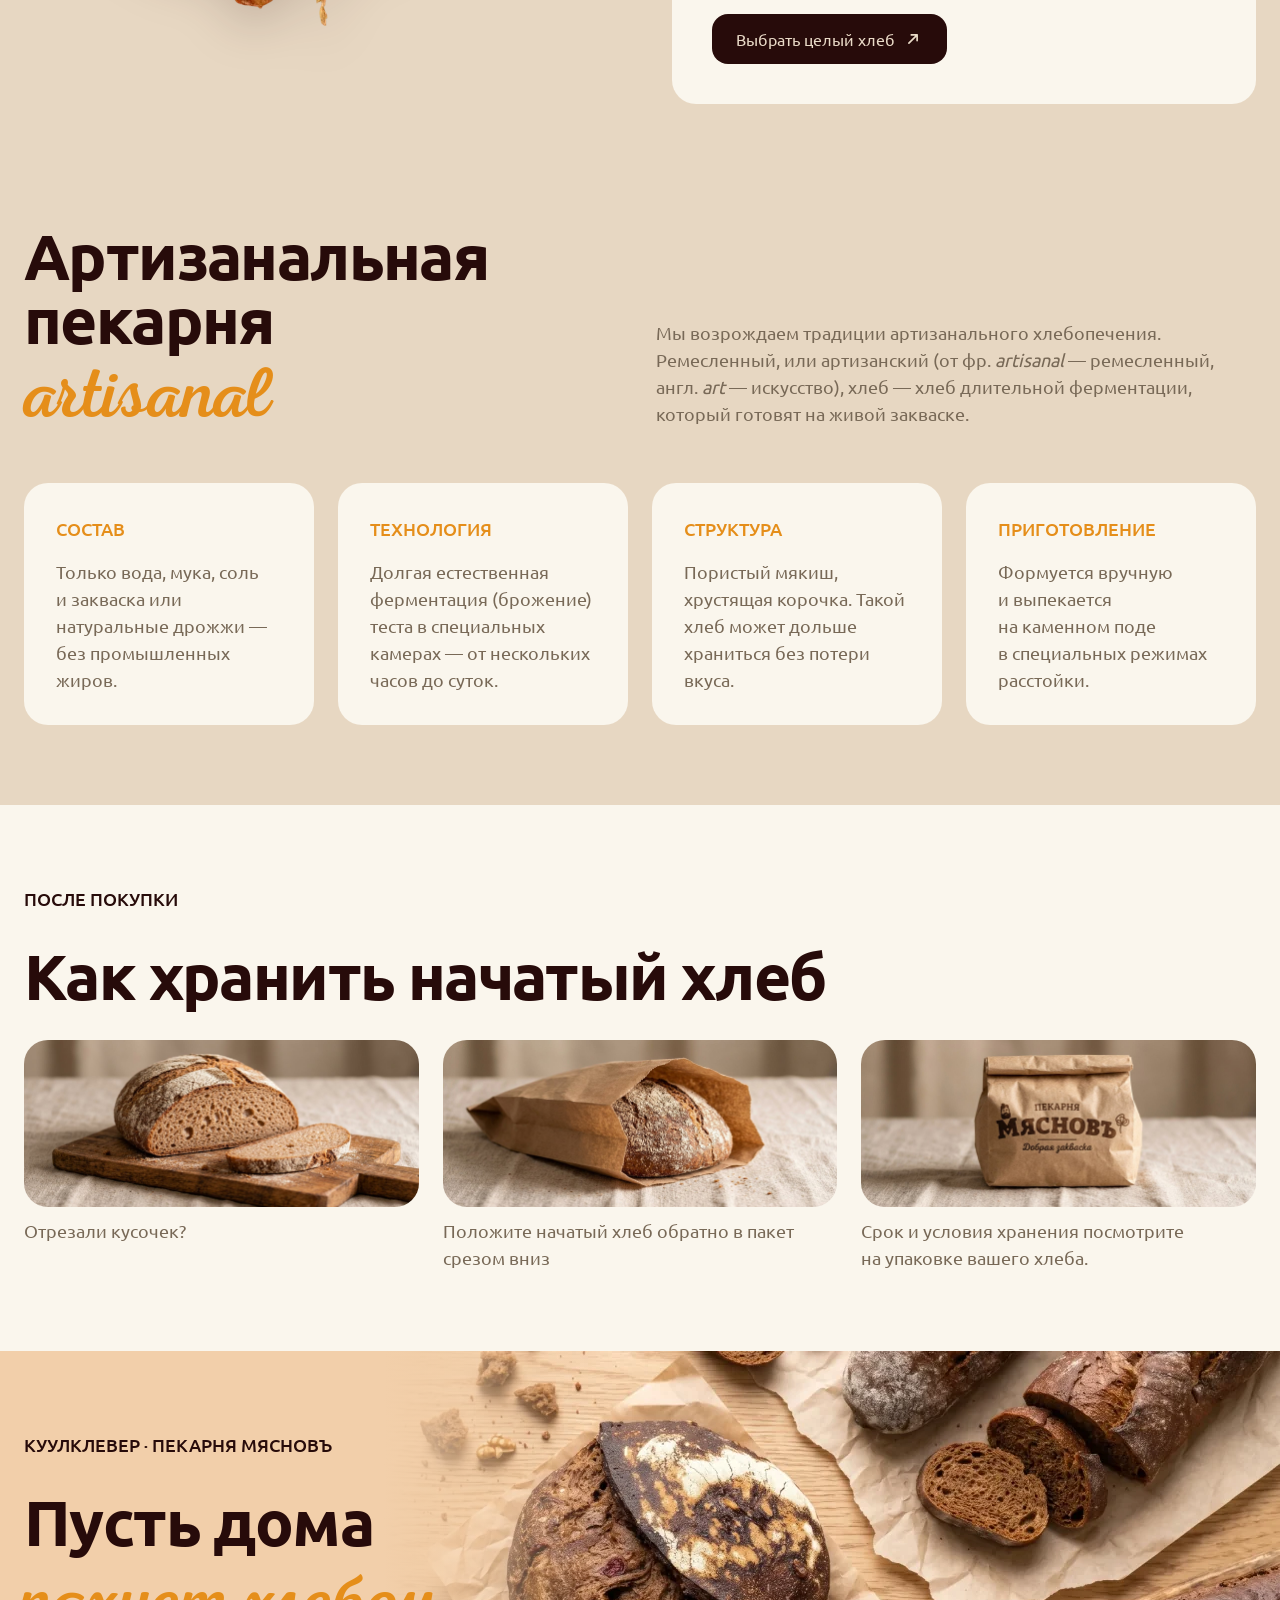
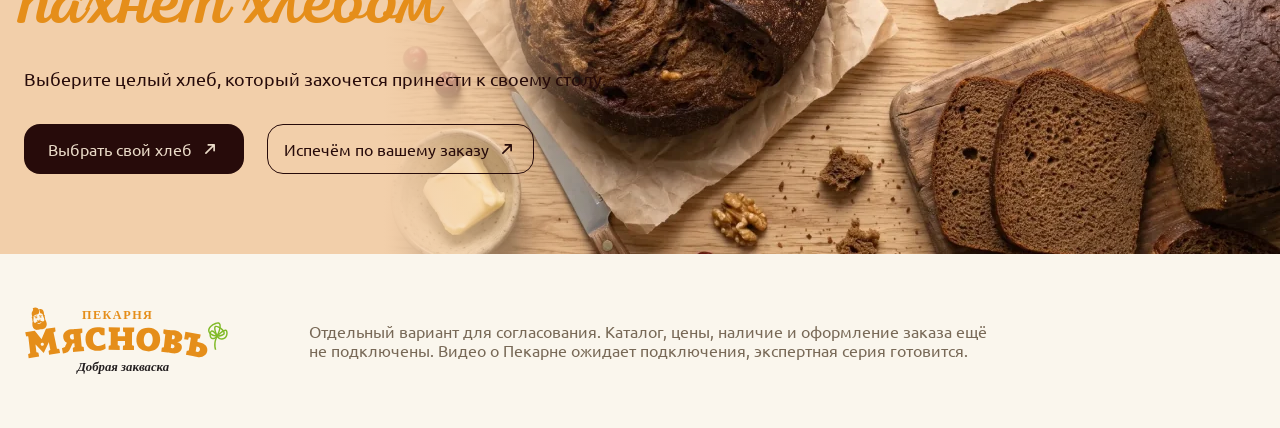
==== commit de664ed5: "v2: блок «У каждого хлеба своё время» по умолчанию скрыт Показать можно галочкой в Dev Mod; выбор за" ====
--- a/v2/index.html
+++ b/v2/index.html
@@ -97,7 +97,7 @@
 </section>
 
 <!-- 03a · У каждого хлеба своё время (часы созревания) -->
-<section class="sec sec--beige ripen" id="ripen" aria-labelledby="h-ripen">
+<section class="sec sec--beige ripen" id="ripen" aria-labelledby="h-ripen" hidden>
   <div class="wrap ripen-grid">
     <div class="ripen-copy reveal">
       <div class="eyebrow eyebrow--orange">Время созревания</div>
